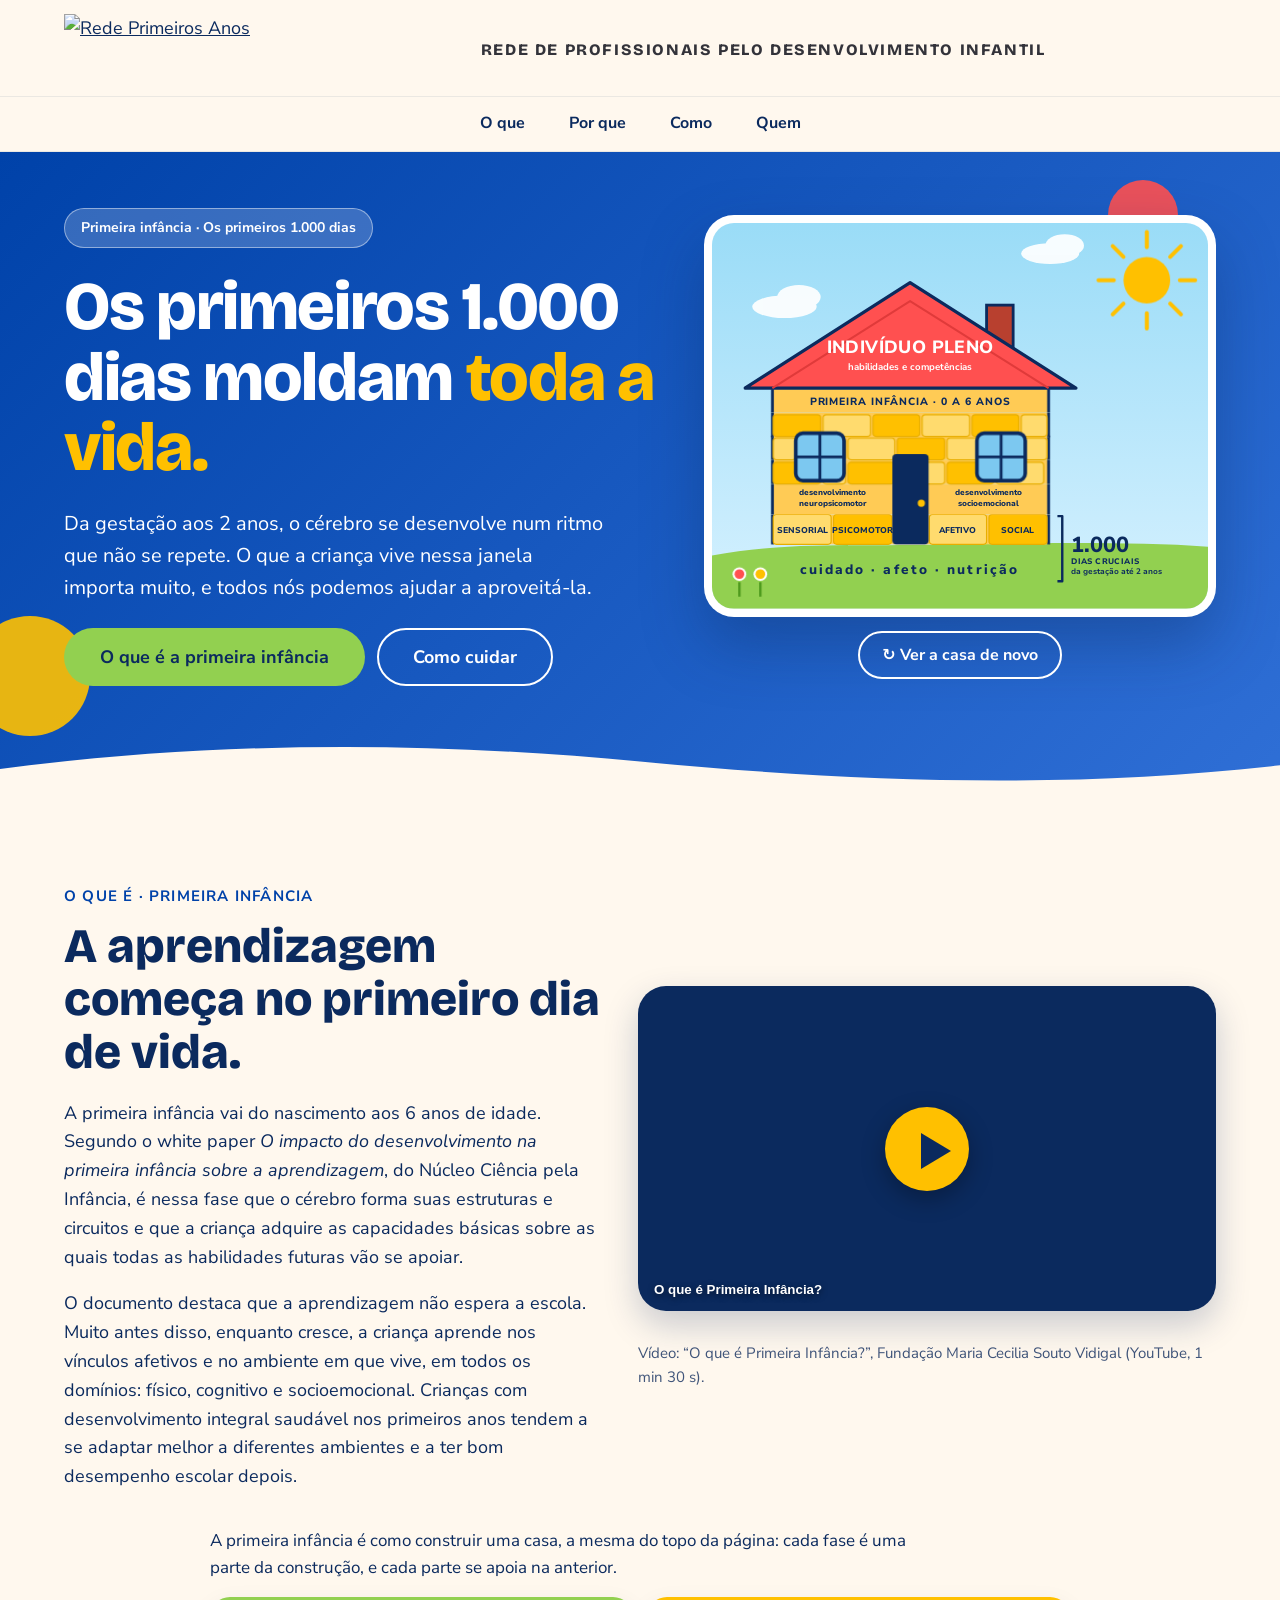
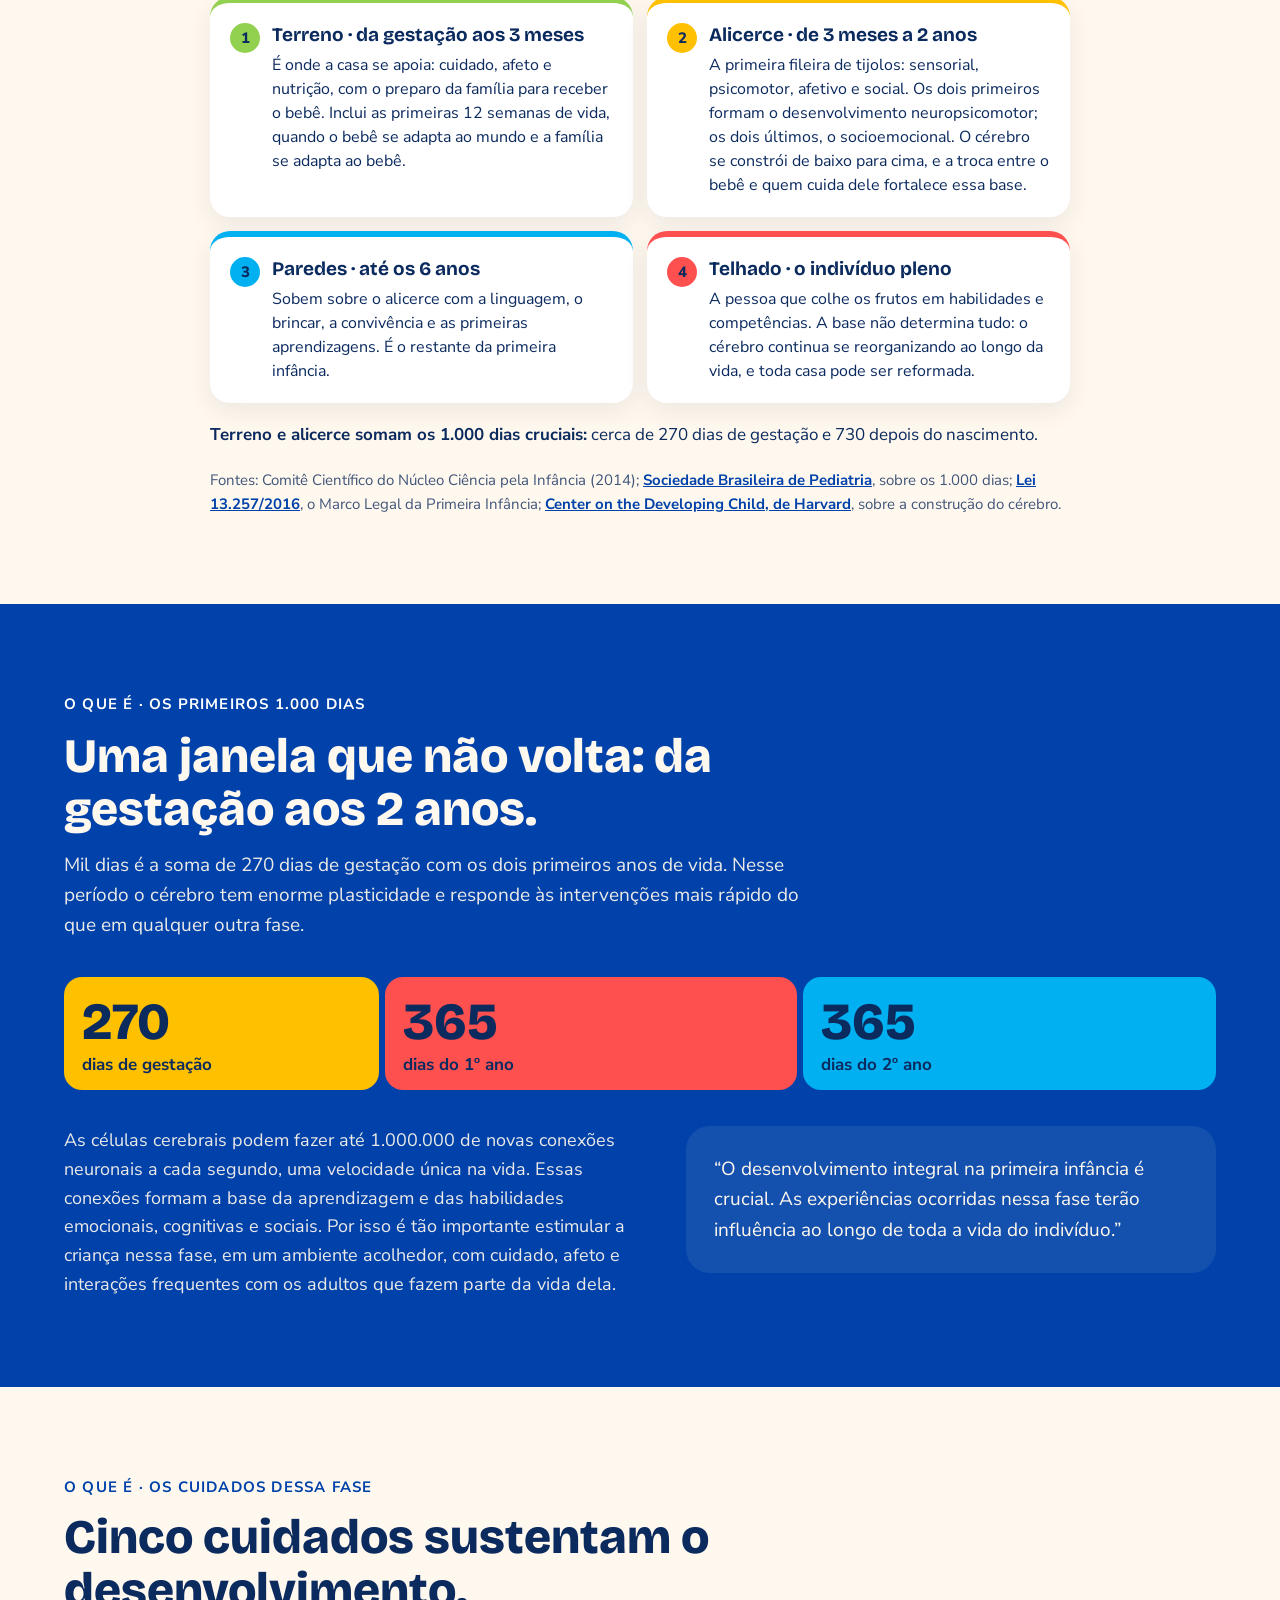
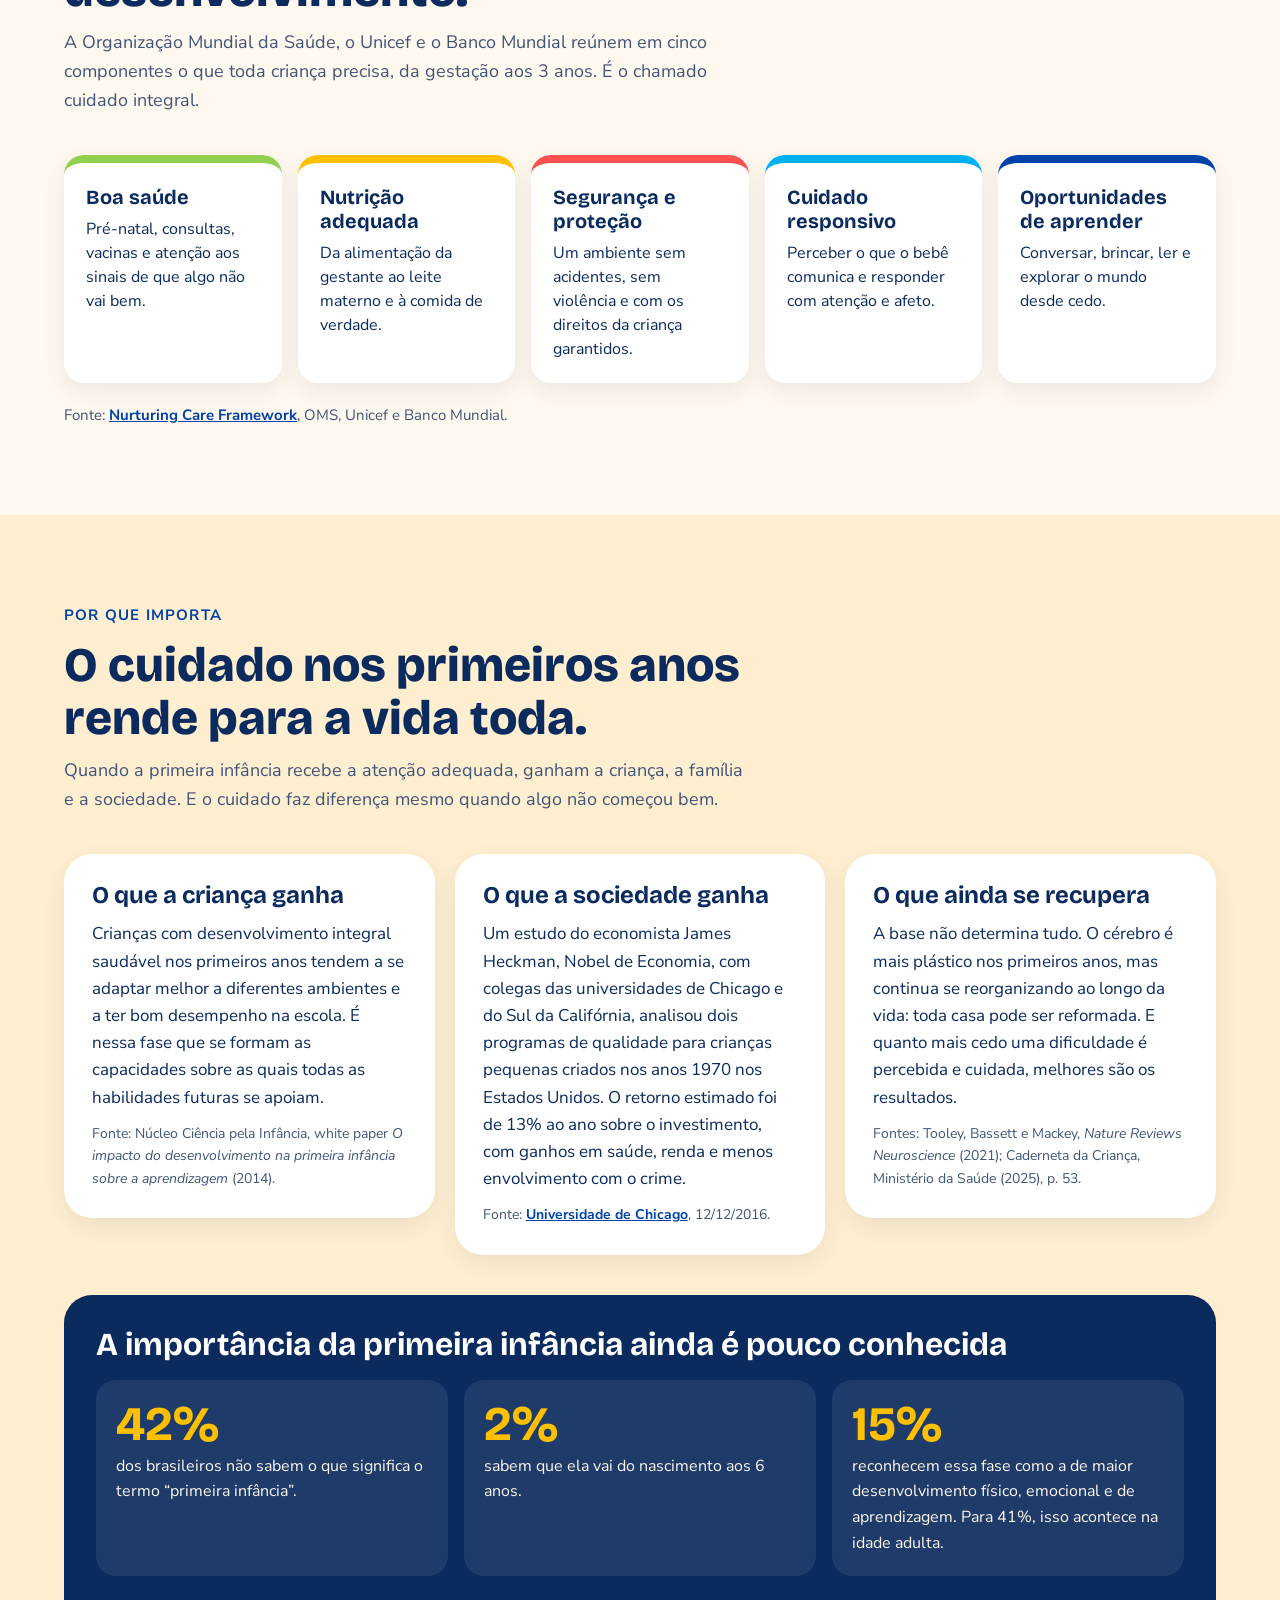
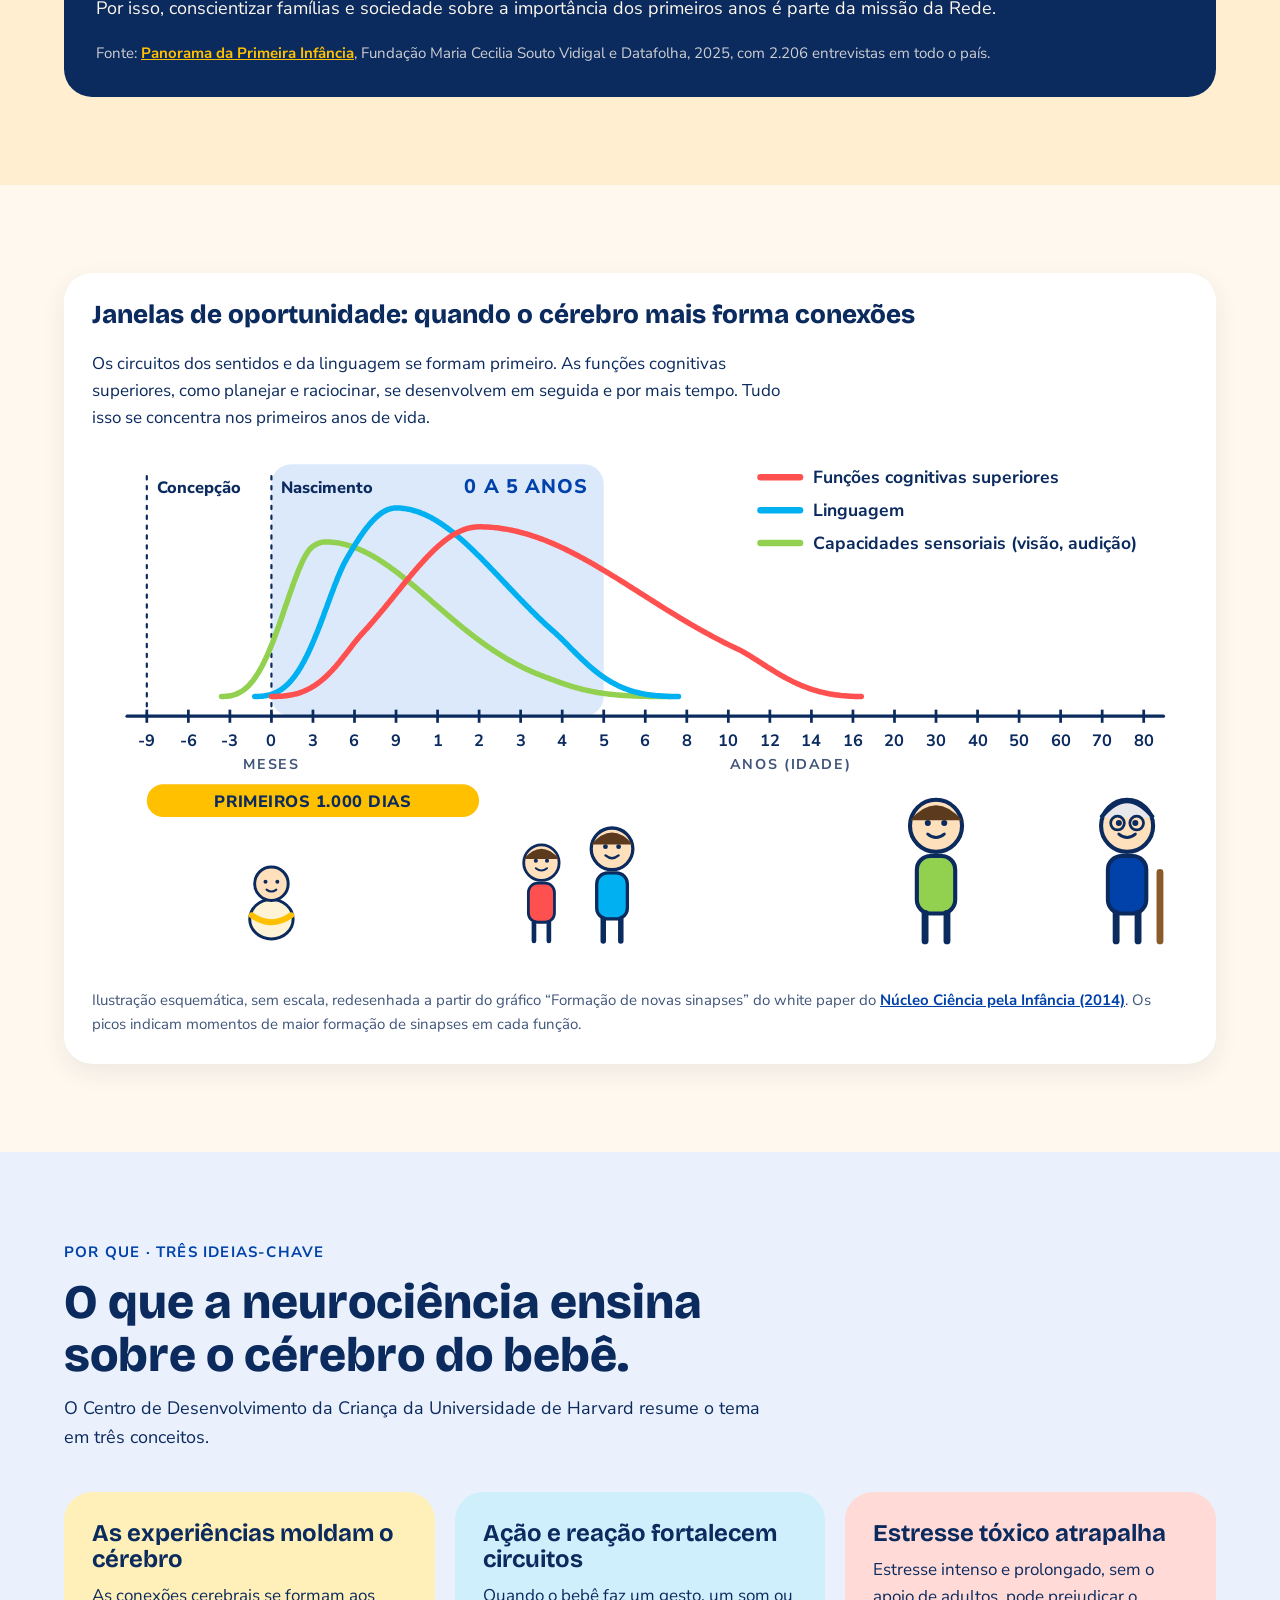
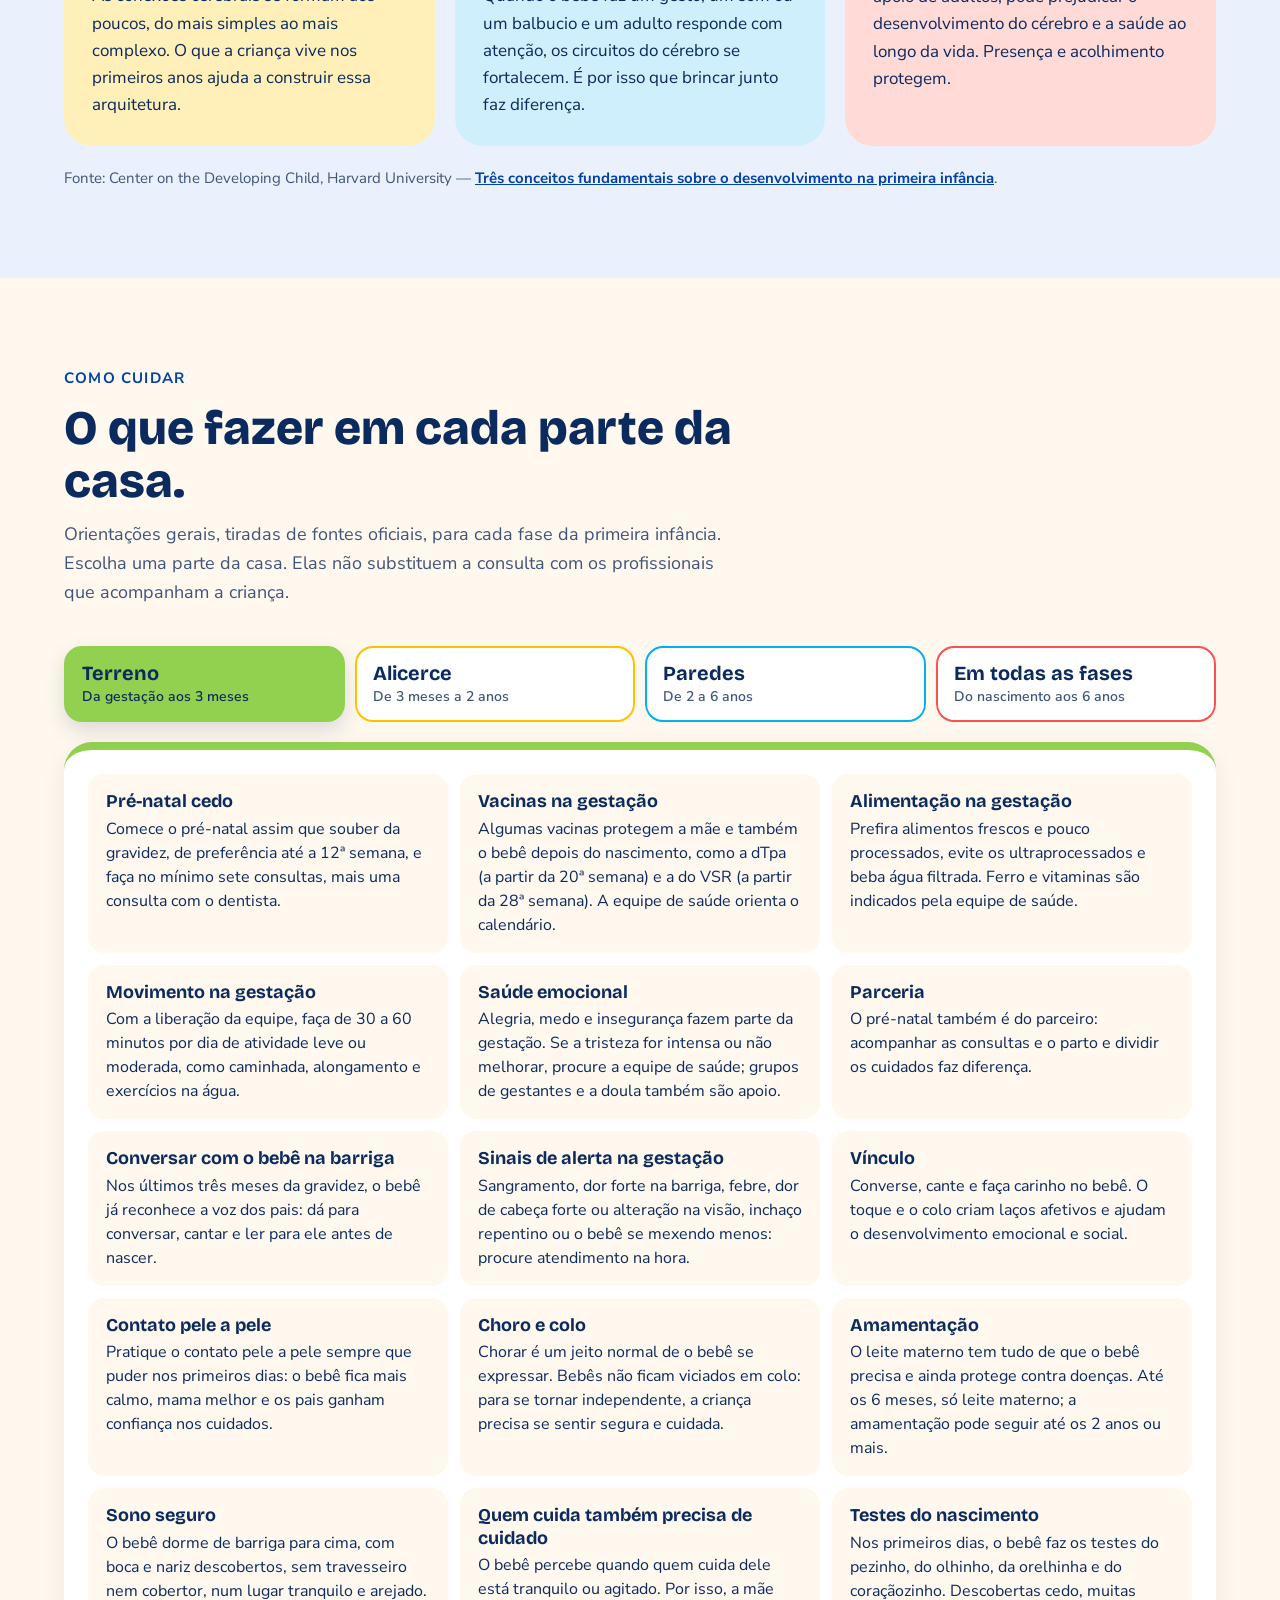
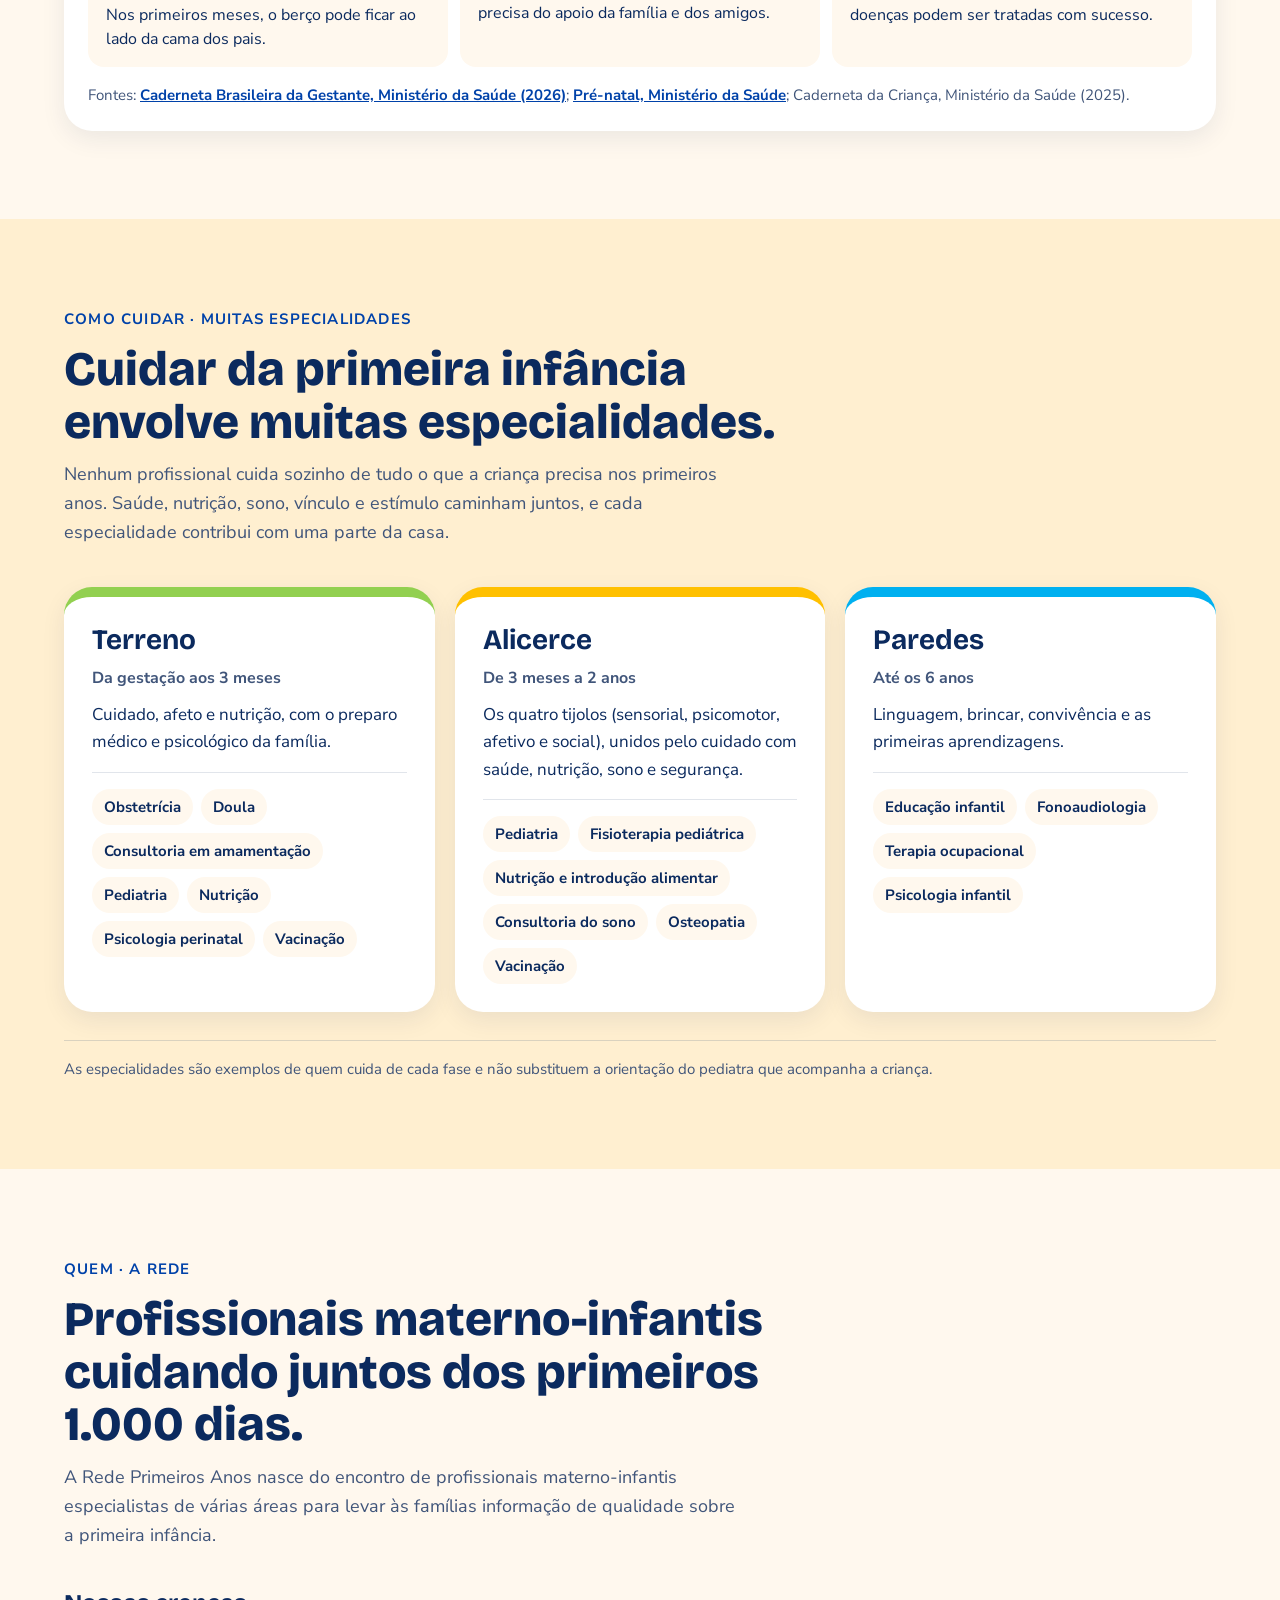
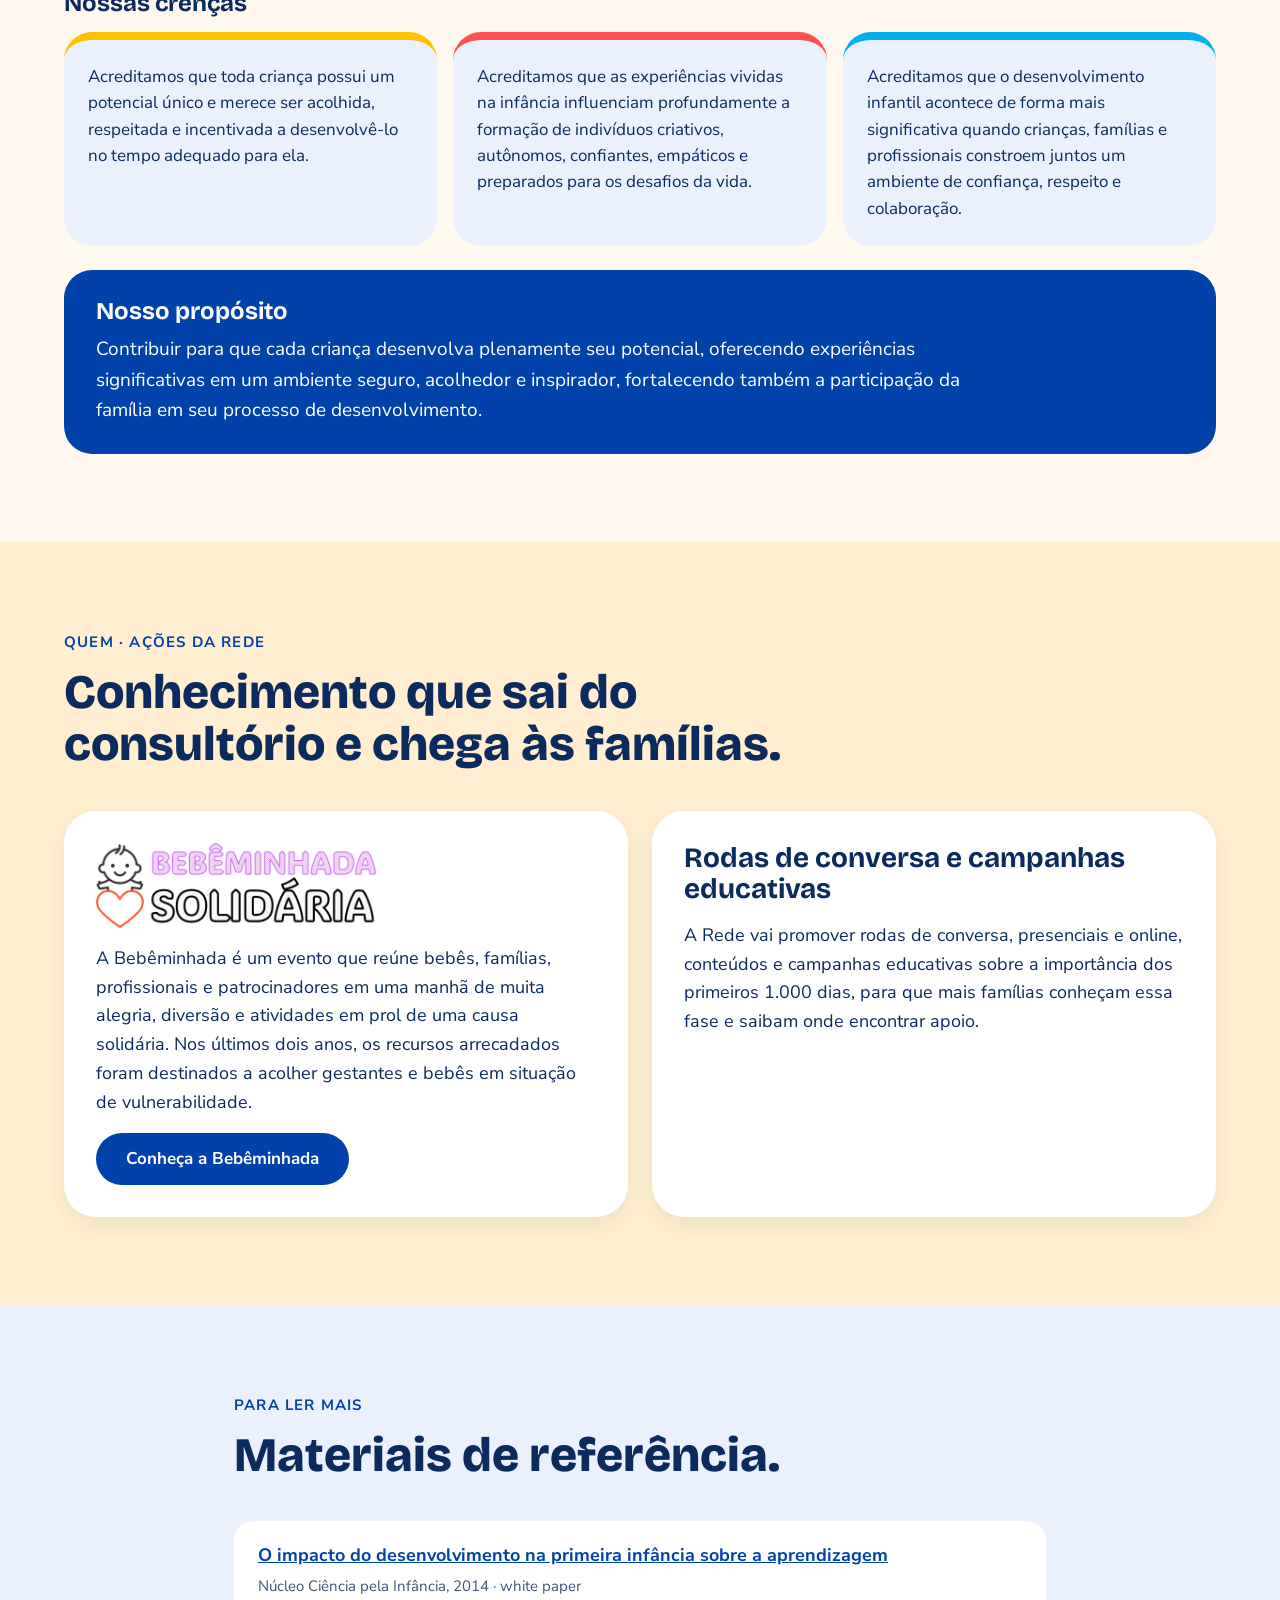
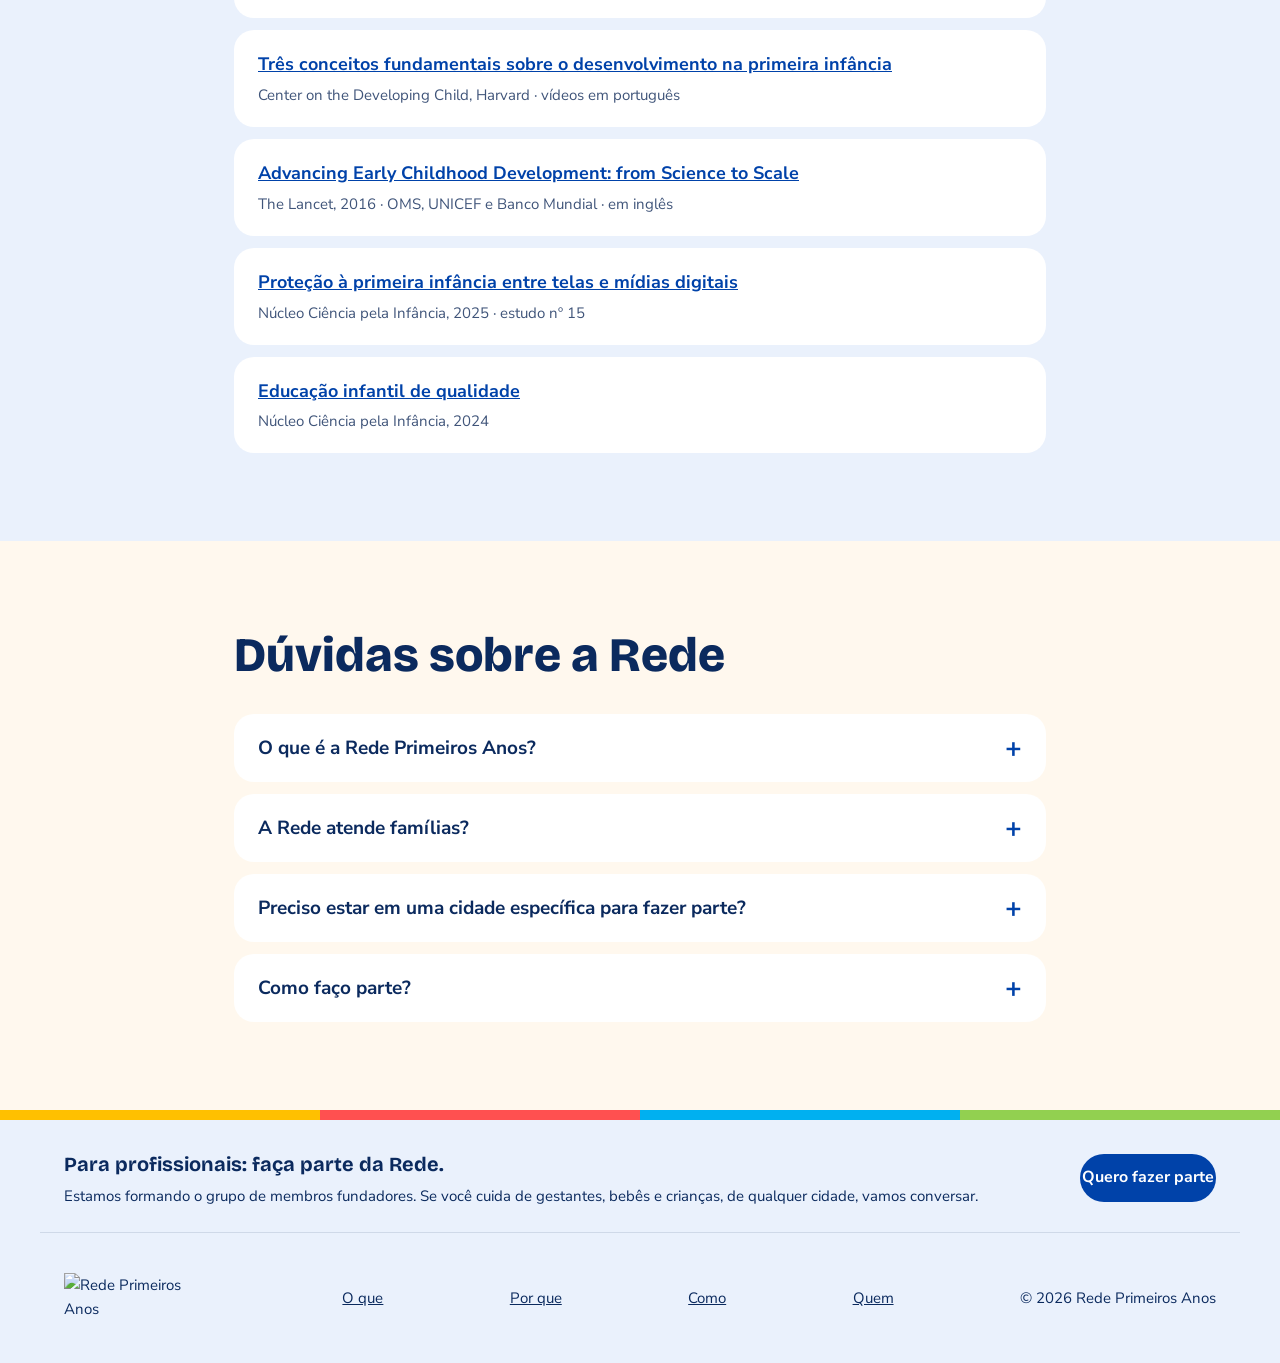
==== index.html @ 76047f55 "Prévia: A Rede sem origem na Bebêminhada nem nomes, crenças lado a lado e propósito abaixo, sem comp" ====
<!doctype html>
<html lang="pt-BR">
<head>
<meta charset="utf-8">
<meta name="viewport" content="width=device-width, initial-scale=1">
<title>Rede Primeiros Anos · Primeira infância e os primeiros 1.000 dias</title>
<meta name="description" content="O que acontece nos primeiros 1.000 dias, da gestação aos 2 anos, muda a vida inteira. A Rede Primeiros Anos reúne profissionais materno-infantis para levar esse conhecimento às famílias.">
<meta name="theme-color" content="#0042A9">
<meta property="og:type" content="website">
<meta property="og:title" content="Rede Primeiros Anos · Primeira infância e os primeiros 1.000 dias">
<meta property="og:description" content="Os primeiros 1.000 dias moldam toda a vida. Entenda por quê e conheça quem cuida de cada fase.">
<meta property="og:image" content="assets/img/favicon-512.png">
<link rel="icon" type="image/png" sizes="32x32" href="assets/img/favicon-32.png">
<link rel="icon" type="image/png" sizes="64x64" href="assets/img/favicon-64.png">
<link rel="apple-touch-icon" href="assets/img/apple-touch-icon.png">
<link rel="preconnect" href="https://fonts.googleapis.com">
<link rel="preconnect" href="https://fonts.gstatic.com" crossorigin>
<link href="https://fonts.googleapis.com/css2?family=Bricolage+Grotesque:opsz,wght@12..96,500;12..96,700;12..96,800&family=Nunito+Sans:wght@400;600;700&display=swap" rel="stylesheet">
<link rel="stylesheet" href="assets/css/style.css?v=4">
<script type="application/ld+json">
{"@context":"https://schema.org","@type":"Organization","name":"Rede Primeiros Anos","url":"https://redeprimeirosanos.com.br","logo":"https://redeprimeirosanos.com.br/assets/img/favicon-512.png"}
</script>
</head>
<body>
<a class="skip" href="#conteudo">Pular para o conteúdo</a>

<header class="site-header">
  <div class="wrap">
    <a class="brand" href="#" aria-label="Rede Primeiros Anos — início"><img src="assets/img/logo-rede.png" width="197" height="65" alt="Rede Primeiros Anos"></a>
    <p class="tagline">Rede de profissionais pelo <br class="tl-br">desenvolvimento infantil</p>
    <button class="menu-toggle" type="button" id="menu-toggle" aria-label="Abrir menu" aria-expanded="false" aria-controls="menu-bar"><span></span><span></span><span></span></button>
  </div>
</header>
<div class="site-bar" id="menu-bar">
  <div class="wrap">
    <nav class="nav" aria-label="Principal">
      <a href="#o-que">O que</a>
      <a href="#por-que">Por que</a>
      <a href="#como">Como</a>
      <a href="#quem">Quem</a>
    </nav>
  </div>
</div>

<main id="conteudo">

<!-- TOPO -->
<section class="hero-top" id="topo">
  <span class="blob b1" aria-hidden="true"></span><span class="blob b2" aria-hidden="true"></span><span class="blob b3" aria-hidden="true"></span>
  <div class="wrap">
    <div class="ht-text">
      <span class="chip-w">Primeira infância · Os primeiros 1.000 dias</span>
      <h1>Os primeiros 1.000 dias moldam <em>toda a vida.</em></h1>
      <p class="lead">Da gestação aos 2 anos, o cérebro se desenvolve num ritmo que não se repete. O que a criança vive nessa janela importa muito, e todos nós podemos ajudar a aproveitá-la.</p>
      <div class="ht-cta">
        <a class="btn btn-green btn-lg" href="#o-que" data-evento="hero_o_que">O que é a primeira infância</a>
        <a class="btn btn-ghost btn-lg" href="#como" data-evento="hero_como">Como cuidar</a>
      </div>
    </div>
    <div class="ht-art">
      <figure class="ht-casa casa-anim" id="casa-anim" aria-label="Animação: a primeira infância como a construção de uma casa">
        <div class="casa-art"><svg viewBox="0 0 616 479" role="img" aria-labelledby="casa-t casa-d"><title id="casa-t">Casa sendo construída sobre um terreno verde</title><desc id="casa-d">Animação: o terreno verde é o alicerce de cuidado, afeto e nutrição. As paredes amarelas são a primeira infância, de 0 a 6 anos, construída pelas experiências sensoriais, psicomotoras, afetivas e sociais, que formam o desenvolvimento neuropsicomotor e socioemocional. O telhado é o indivíduo pleno, com habilidades e competências. Os primeiros 1.000 dias, da gestação até 2 anos, são cruciais.</desc><defs><linearGradient id="ceu" x1="0" y1="0" x2="0" y2="1"><stop offset="0" stop-color="#9ADCF7"/><stop offset="1" stop-color="#D6F1FF"/></linearGradient><clipPath id="casa-clip"><rect width="616" height="479" rx="22"/></clipPath></defs><g clip-path="url(#casa-clip)"><rect width="616" height="479" fill="url(#ceu)"/><g fill="#fff" opacity=".92"><ellipse cx="90" cy="104" rx="40" ry="14"/><ellipse cx="108" cy="92" rx="27" ry="15"/><ellipse cx="420" cy="38" rx="36" ry="13"/><ellipse cx="438" cy="28" rx="24" ry="14"/></g><g class="st sol" style="--d:7.6s"><circle cx="540" cy="71" r="29" fill="#FFC000"/><line x1="581.0" y1="71.0" x2="600.0" y2="71.0" stroke="#FFC000" stroke-width="5" stroke-linecap="round"/><line x1="569.0" y1="100.0" x2="582.4" y2="113.4" stroke="#FFC000" stroke-width="5" stroke-linecap="round"/><line x1="540.0" y1="112.0" x2="540.0" y2="131.0" stroke="#FFC000" stroke-width="5" stroke-linecap="round"/><line x1="511.0" y1="100.0" x2="497.6" y2="113.4" stroke="#FFC000" stroke-width="5" stroke-linecap="round"/><line x1="499.0" y1="71.0" x2="480.0" y2="71.0" stroke="#FFC000" stroke-width="5" stroke-linecap="round"/><line x1="511.0" y1="42.0" x2="497.6" y2="28.6" stroke="#FFC000" stroke-width="5" stroke-linecap="round"/><line x1="540.0" y1="30.0" x2="540.0" y2="11.0" stroke="#FFC000" stroke-width="5" stroke-linecap="round"/><line x1="569.0" y1="42.0" x2="582.4" y2="28.6" stroke="#FFC000" stroke-width="5" stroke-linecap="round"/></g><g class="st fund" style="--d:0.2s"><path d="M0 413C90 397 160 401 250 400S500 394 616 402V479H0z" fill="#92D050"/><text x="245" y="436" text-anchor="middle" font-size="17" font-weight="800" fill="#0B2A5E" letter-spacing="2.6">cuidado · afeto · nutrição</text></g><g class="st tij" style="--d:0.90s"><rect x="75" y="362" width="343" height="37" fill="#FFCB55"/><path d="M75 362 V399 M418 362 V399" stroke="#0B2A5E" stroke-width="3.5" fill="none"/></g><g class="st tij" style="--d:1.00s"><rect x="76" y="362" width="72" height="37" rx="4" fill="#FFDB6E" stroke="#E8AE00" stroke-width="1.5"/><text x="112.0" y="385" text-anchor="middle" font-size="10.5" font-weight="800" fill="#0B2A5E">SENSORIAL</text></g><g class="st tij" style="--d:1.12s"><rect x="151" y="362" width="72" height="37" rx="4" fill="#FFC000" stroke="#E8AE00" stroke-width="1.5"/><text x="187.0" y="385" text-anchor="middle" font-size="10.5" font-weight="800" fill="#0B2A5E">PSICOMOTOR</text></g><g class="st tij" style="--d:1.24s"><rect x="270" y="362" width="71" height="37" rx="4" fill="#FFDB6E" stroke="#E8AE00" stroke-width="1.5"/><text x="305.5" y="385" text-anchor="middle" font-size="10.5" font-weight="800" fill="#0B2A5E">AFETIVO</text></g><g class="st tij" style="--d:1.36s"><rect x="344" y="362" width="72" height="37" rx="4" fill="#FFC000" stroke="#E8AE00" stroke-width="1.5"/><text x="380.0" y="385" text-anchor="middle" font-size="10.5" font-weight="800" fill="#0B2A5E">SOCIAL</text></g><g class="st tij" style="--d:1.80s"><rect x="75" y="324" width="343" height="38" fill="#FFCB55"/><path d="M75 324 V362 M418 324 V362" stroke="#0B2A5E" stroke-width="3.5" fill="none"/></g><g class="st tij" style="--d:2.30s"><rect x="75" y="294" width="343" height="30" fill="#FFCB55"/><path d="M75 294 V324 M418 294 V324" stroke="#0B2A5E" stroke-width="3.5" fill="none"/></g><g class="st tij" style="--d:2.35s"><rect x="76" y="297" width="59" height="27" rx="4" fill="#FFC000" stroke="#E8AE00" stroke-width="1.5"/></g><g class="st tij" style="--d:2.42s"><rect x="138" y="297" width="28" height="27" rx="4" fill="#FFDB6E" stroke="#E8AE00" stroke-width="1.5"/></g><g class="st tij" style="--d:2.49s"><rect x="169" y="297" width="58" height="27" rx="4" fill="#FFC000" stroke="#E8AE00" stroke-width="1.5"/></g><g class="st tij" style="--d:2.56s"><rect x="230" y="297" width="59" height="27" rx="4" fill="#FFDB6E" stroke="#E8AE00" stroke-width="1.5"/></g><g class="st tij" style="--d:2.63s"><rect x="292" y="297" width="58" height="27" rx="4" fill="#FFC000" stroke="#E8AE00" stroke-width="1.5"/></g><g class="st tij" style="--d:2.70s"><rect x="353" y="297" width="59" height="27" rx="4" fill="#FFDB6E" stroke="#E8AE00" stroke-width="1.5"/></g><g class="st tij" style="--d:3.05s"><rect x="75" y="264" width="343" height="30" fill="#FFCB55"/><path d="M75 264 V294 M418 264 V294" stroke="#0B2A5E" stroke-width="3.5" fill="none"/></g><g class="st tij" style="--d:3.10s"><rect x="76" y="267" width="28" height="27" rx="4" fill="#FFDB6E" stroke="#E8AE00" stroke-width="1.5"/></g><g class="st tij" style="--d:3.17s"><rect x="107" y="267" width="59" height="27" rx="4" fill="#FFC000" stroke="#E8AE00" stroke-width="1.5"/></g><g class="st tij" style="--d:3.24s"><rect x="169" y="267" width="58" height="27" rx="4" fill="#FFDB6E" stroke="#E8AE00" stroke-width="1.5"/></g><g class="st tij" style="--d:3.31s"><rect x="230" y="267" width="59" height="27" rx="4" fill="#FFC000" stroke="#E8AE00" stroke-width="1.5"/></g><g class="st tij" style="--d:3.38s"><rect x="292" y="267" width="58" height="27" rx="4" fill="#FFDB6E" stroke="#E8AE00" stroke-width="1.5"/></g><g class="st tij" style="--d:3.45s"><rect x="353" y="267" width="32" height="27" rx="4" fill="#FFC000" stroke="#E8AE00" stroke-width="1.5"/></g><g class="st tij" style="--d:3.52s"><rect x="388" y="267" width="28" height="27" rx="4" fill="#FFDB6E" stroke="#E8AE00" stroke-width="1.5"/></g><g class="st tij" style="--d:3.80s"><rect x="75" y="235" width="343" height="31" fill="#FFCB55"/><path d="M75 235 V266 M418 235 V266" stroke="#0B2A5E" stroke-width="3.5" fill="none"/></g><g class="st tij" style="--d:3.85s"><rect x="76" y="238" width="59" height="27" rx="4" fill="#FFC000" stroke="#E8AE00" stroke-width="1.5"/></g><g class="st tij" style="--d:3.92s"><rect x="138" y="238" width="59" height="27" rx="4" fill="#FFDB6E" stroke="#E8AE00" stroke-width="1.5"/></g><g class="st tij" style="--d:3.99s"><rect x="200" y="238" width="58" height="27" rx="4" fill="#FFC000" stroke="#E8AE00" stroke-width="1.5"/></g><g class="st tij" style="--d:4.06s"><rect x="261" y="238" width="59" height="27" rx="4" fill="#FFDB6E" stroke="#E8AE00" stroke-width="1.5"/></g><g class="st tij" style="--d:4.13s"><rect x="323" y="238" width="58" height="27" rx="4" fill="#FFC000" stroke="#E8AE00" stroke-width="1.5"/></g><g class="st tij" style="--d:4.20s"><rect x="384" y="238" width="32" height="27" rx="4" fill="#FFDB6E" stroke="#E8AE00" stroke-width="1.5"/></g><g class="st tij" style="--d:4.55s"><rect x="75" y="206" width="343" height="29" fill="#FFCB55"/><path d="M75 206 V235 M418 206 V235" stroke="#0B2A5E" stroke-width="3.5" fill="none"/></g><g class="st pop" style="--d:4.7s"><text x="246" y="226" text-anchor="middle" font-size="13" font-weight="800" fill="#0B2A5E" letter-spacing="1.2">PRIMEIRA INFÂNCIA · 0 A 6 ANOS</text></g><g class="st pop" style="--d:5.0s"><rect x="224" y="287" width="45" height="112" rx="5" fill="#0B2A5E"/><circle cx="260" cy="348" r="4.5" fill="#FFC000"/></g><g class="st pop" style="--d:5.3s"><rect x="104" y="261" width="60" height="59" rx="9" fill="#7CC8F0" stroke="#0B2A5E" stroke-width="4.5"/><path d="M134 261v59M104 290.5h60" stroke="#0B2A5E" stroke-width="3.5"/></g><g class="st pop" style="--d:5.5s"><rect x="329" y="261" width="60" height="59" rx="9" fill="#7CC8F0" stroke="#0B2A5E" stroke-width="4.5"/><path d="M359 261v59M329 290.5h60" stroke="#0B2A5E" stroke-width="3.5"/></g><g class="st pop" style="--d:5.7s"><text x="150" y="338" text-anchor="middle" font-size="10" font-weight="800" fill="#0B2A5E">desenvolvimento</text><text x="150" y="352" text-anchor="middle" font-size="10" font-weight="800" fill="#0B2A5E">neuropsicomotor</text></g><g class="st pop" style="--d:5.7s"><text x="343" y="338" text-anchor="middle" font-size="10" font-weight="800" fill="#0B2A5E">desenvolvimento</text><text x="343" y="352" text-anchor="middle" font-size="10" font-weight="800" fill="#0B2A5E">socioemocional</text></g><g class="st telhado" style="--d:6.4s"><rect x="341" y="102" width="33" height="52" fill="#B8402F" stroke="#0B2A5E" stroke-width="3.5"/><path d="M41 205L246 74L452 205z" fill="#FF5050" stroke="#0B2A5E" stroke-width="4" stroke-linejoin="round"/><path d="M75 205L246 97L418 205" fill="none" stroke="#E03A3A" stroke-width="2.5" stroke-linejoin="round"/><text x="246" y="162" text-anchor="middle" font-size="22" font-weight="800" fill="#fff" letter-spacing=".5">INDIVÍDUO PLENO</text><text x="246" y="182" text-anchor="middle" font-size="12" font-weight="700" fill="#fff">habilidades e competências</text></g><g class="st pop" style="--d:7.9s"><path d="M429 364h6v81h-6" fill="none" stroke="#0B2A5E" stroke-width="3" stroke-linejoin="round"/><text x="446" y="409" font-size="27" font-weight="800" fill="#0B2A5E">1.000</text><text x="446" y="423" font-size="10" font-weight="800" fill="#0B2A5E" letter-spacing=".5">DIAS CRUCIAIS</text><text x="446" y="436" font-size="10" font-weight="700" fill="#0B2A5E">da gestação até 2 anos</text></g><g class="st cresce" style="--d:8.4s"><line x1="34" y1="446" x2="34" y2="464" stroke="#4E9A1E" stroke-width="3"/><circle cx="34" cy="436" r="8.5" fill="#fff"/><circle cx="34" cy="436" r="6" fill="#FF5050"/></g><g class="st cresce" style="--d:8.7s"><line x1="60" y1="446" x2="60" y2="464" stroke="#4E9A1E" stroke-width="3"/><circle cx="60" cy="436" r="8.5" fill="#fff"/><circle cx="60" cy="436" r="6" fill="#FFC000"/></g></g></svg></div>
        <button type="button" class="btn btn-ghost btn-sm casa-replay" id="casa-replay">↻ Ver a casa de novo</button>
      </figure>
    </div>
  </div>
  <svg class="ht-wave" viewBox="0 0 1440 60" preserveAspectRatio="none" aria-hidden="true"><path d="M0 60V30C240 0 480 0 720 22s480 30 720 4v34z" fill="#FFF8EE"/></svg>
</section>

<!-- ===== O QUE: conceituar ===== -->
<!-- PRIMEIRA INFÂNCIA -->
<section class="section" id="o-que">
  <div class="wrap">
    <div class="pi-top">
      <div class="pi-text">
        <div class="section-head">
      <span class="eyebrow">O que é · Primeira infância</span>
      <h2>A aprendizagem começa no primeiro dia de vida.</h2>
    </div>
        <div class="prose">
      <p>A primeira infância vai do nascimento aos 6 anos de idade. Segundo o white paper <em>O impacto do desenvolvimento na primeira infância sobre a aprendizagem</em>, do Núcleo Ciência pela Infância, é nessa fase que o cérebro forma suas estruturas e circuitos e que a criança adquire as capacidades básicas sobre as quais todas as habilidades futuras vão se apoiar.</p>
      <p>O documento destaca que a aprendizagem não espera a escola. Muito antes disso, enquanto cresce, a criança aprende nos vínculos afetivos e no ambiente em que vive, em todos os domínios: físico, cognitivo e socioemocional. Crianças com desenvolvimento integral saudável nos primeiros anos tendem a se adaptar melhor a diferentes ambientes e a ter bom desempenho escolar depois.</p>
    </div>
      </div>
      <div class="pi-video">
        <div class="video-box" id="video-pi-box" data-video="primeiraInfancia"></div>
        <p class="fonte">Vídeo: “O que é Primeira Infância?”, Fundação Maria Cecilia Souto Vidigal (YouTube, 1 min 30 s).</p>
      </div>
    </div>
    <div class="pi-more">
    <figure class="foto-banner" data-foto="primeiraInfancia" hidden></figure>
<p class="info-lead casa-intro">A primeira infância é como construir uma casa, a mesma do topo da página: cada fase é uma parte da construção, e cada parte se apoia na anterior.</p>
    <ol class="casa-partes">
      <li style="--c:#92D050"><span class="n" aria-hidden="true">1</span><div><b>Terreno · da gestação aos 3 meses</b><span>É onde a casa se apoia: cuidado, afeto e nutrição, com o preparo da família para receber o bebê. Inclui as primeiras 12 semanas de vida, quando o bebê se adapta ao mundo e a família se adapta ao bebê.</span></div></li>
      <li style="--c:#FFC000"><span class="n" aria-hidden="true">2</span><div><b>Alicerce · de 3 meses a 2 anos</b><span>A primeira fileira de tijolos: sensorial, psicomotor, afetivo e social. Os dois primeiros formam o desenvolvimento neuropsicomotor; os dois últimos, o socioemocional. O cérebro se constrói de baixo para cima, e a troca entre o bebê e quem cuida dele fortalece essa base.</span></div></li>
      <li style="--c:#00B0F0"><span class="n" aria-hidden="true">3</span><div><b>Paredes · até os 6 anos</b><span>Sobem sobre o alicerce com a linguagem, o brincar, a convivência e as primeiras aprendizagens. É o restante da primeira infância.</span></div></li>
      <li style="--c:#FF5050"><span class="n" aria-hidden="true">4</span><div><b>Telhado · o indivíduo pleno</b><span>A pessoa que colhe os frutos em habilidades e competências. A base não determina tudo: o cérebro continua se reorganizando ao longo da vida, e toda casa pode ser reformada.</span></div></li>
    </ol>
    <p class="casa-mil"><strong>Terreno e alicerce somam os 1.000 dias cruciais:</strong> cerca de 270 dias de gestação e 730 depois do nascimento.</p>
    <p class="fonte">Fontes: Comitê Científico do Núcleo Ciência pela Infância (2014); <a href="https://www.sbp.com.br/pediatria-para-familias/primeira-infancia/" target="_blank" rel="noopener">Sociedade Brasileira de Pediatria</a>, sobre os 1.000 dias; <a href="https://www2.camara.leg.br/legin/fed/lei/2016/lei-13257-8-marco-2016-782483-normaatualizada-pl.html" target="_blank" rel="noopener">Lei 13.257/2016</a>, o Marco Legal da Primeira Infância; <a href="https://developingchild.harvard.edu/key-concept/brain-architecture" target="_blank" rel="noopener">Center on the Developing Child, de Harvard</a>, sobre a construção do cérebro.</p>
    </div>
  </div>
</section>

<!-- ATO 1: OS PRIMEIROS 1.000 DIAS -->
<section class="mil on-dark" id="mil-dias">
  <div class="wrap">
    <div class="mil-head">
      <span class="eyebrow">O que é · Os primeiros 1.000 dias</span>
      <h2>Uma janela que não volta: da gestação aos 2 anos.</h2>
      <p>Mil dias é a soma de 270 dias de gestação com os dois primeiros anos de vida. Nesse período o cérebro tem enorme plasticidade e responde às intervenções mais rápido do que em qualquer outra fase.</p>
    </div>
    <div class="timeline" role="img" aria-label="Linha do tempo dos 1.000 dias: 270 dias de gestação, 365 dias do primeiro ano e 365 dias do segundo ano.">
      <div class="seg seg-1" style="flex:270"><strong>270</strong><span>dias de gestação</span></div>
      <div class="seg seg-2" style="flex:365"><strong>365</strong><span>dias do 1º ano</span></div>
      <div class="seg seg-3" style="flex:365"><strong>365</strong><span>dias do 2º ano</span></div>
    </div>
    <div class="mil-body">
      <p>As células cerebrais podem fazer até 1.000.000 de novas conexões neuronais a cada segundo, uma velocidade única na vida. Essas conexões formam a base da aprendizagem e das habilidades emocionais, cognitivas e sociais. Por isso é tão importante estimular a criança nessa fase, em um ambiente acolhedor, com cuidado, afeto e interações frequentes com os adultos que fazem parte da vida dela.</p>
      <blockquote>“O desenvolvimento integral na primeira infância é crucial. As experiências ocorridas nessa fase terão influência ao longo de toda a vida do indivíduo.”</blockquote>
    </div>
  </div>
</section>

<!-- OS CUIDADOS DESSA FASE -->
<section class="section" id="cuidados">
  <div class="wrap">
    <div class="section-head">
      <span class="eyebrow">O que é · Os cuidados dessa fase</span>
      <h2>Cinco cuidados sustentam o desenvolvimento.</h2>
      <p class="sec-intro">A Organização Mundial da Saúde, o Unicef e o Banco Mundial reúnem em cinco componentes o que toda criança precisa, da gestação aos 3 anos. É o chamado cuidado integral.</p>
    </div>
    <ul class="cuidados">
      <li style="--c:#92D050"><b>Boa saúde</b><span>Pré-natal, consultas, vacinas e atenção aos sinais de que algo não vai bem.</span></li>
      <li style="--c:#FFC000"><b>Nutrição adequada</b><span>Da alimentação da gestante ao leite materno e à comida de verdade.</span></li>
      <li style="--c:#FF5050"><b>Segurança e proteção</b><span>Um ambiente sem acidentes, sem violência e com os direitos da criança garantidos.</span></li>
      <li style="--c:#00B0F0"><b>Cuidado responsivo</b><span>Perceber o que o bebê comunica e responder com atenção e afeto.</span></li>
      <li style="--c:#0042A9"><b>Oportunidades de aprender</b><span>Conversar, brincar, ler e explorar o mundo desde cedo.</span></li>
    </ul>
    <p class="fonte">Fonte: <a href="https://nurturing-care.org/about/what-is-the-nurturing-care-framework/" target="_blank" rel="noopener">Nurturing Care Framework</a>, OMS, Unicef e Banco Mundial.</p>
  </div>
</section>

<!-- ===== POR QUE: conscientizar ===== -->
<section class="section bg-sand" id="por-que">
  <div class="wrap">
    <div class="section-head">
      <span class="eyebrow">Por que importa</span>
      <h2>O cuidado nos primeiros anos rende para a vida toda.</h2>
      <p class="sec-intro">Quando a primeira infância recebe a atenção adequada, ganham a criança, a família e a sociedade. E o cuidado faz diferença mesmo quando algo não começou bem.</p>
    </div>
    <div class="ganhos">
      <article class="ganho">
        <h3>O que a criança ganha</h3>
        <p>Crianças com desenvolvimento integral saudável nos primeiros anos tendem a se adaptar melhor a diferentes ambientes e a ter bom desempenho na escola. É nessa fase que se formam as capacidades sobre as quais todas as habilidades futuras se apoiam.</p>
        <p class="fonte">Fonte: Núcleo Ciência pela Infância, white paper <em>O impacto do desenvolvimento na primeira infância sobre a aprendizagem</em> (2014).</p>
      </article>
      <article class="ganho">
        <h3>O que a sociedade ganha</h3>
        <p>Um estudo do economista James Heckman, Nobel de Economia, com colegas das universidades de Chicago e do Sul da Califórnia, analisou dois programas de qualidade para crianças pequenas criados nos anos 1970 nos Estados Unidos. O retorno estimado foi de 13% ao ano sobre o investimento, com ganhos em saúde, renda e menos envolvimento com o crime.</p>
        <p class="fonte">Fonte: <a href="https://news.uchicago.edu/story/investment-early-childhood-programs-yields-robust-returns" target="_blank" rel="noopener">Universidade de Chicago</a>, 12/12/2016.</p>
      </article>
      <article class="ganho">
        <h3>O que ainda se recupera</h3>
        <p>A base não determina tudo. O cérebro é mais plástico nos primeiros anos, mas continua se reorganizando ao longo da vida: toda casa pode ser reformada. E quanto mais cedo uma dificuldade é percebida e cuidada, melhores são os resultados.</p>
        <p class="fonte">Fontes: Tooley, Bassett e Mackey, <em>Nature Reviews Neuroscience</em> (2021); Caderneta da Criança, Ministério da Saúde (2025), p. 53.</p>
      </article>
    </div>
    <div class="por-que">
      <h3>A importância da primeira infância ainda é pouco conhecida</h3>
      <div class="dados">
        <div class="dado"><strong>42%</strong><span>dos brasileiros não sabem o que significa o termo “primeira infância”.</span></div>
        <div class="dado"><strong>2%</strong><span>sabem que ela vai do nascimento aos 6 anos.</span></div>
        <div class="dado"><strong>15%</strong><span>reconhecem essa fase como a de maior desenvolvimento físico, emocional e de aprendizagem. Para 41%, isso acontece na idade adulta.</span></div>
      </div>
      <p>Por isso, conscientizar famílias e sociedade sobre a importância dos primeiros anos é parte da missão da Rede.</p>
      <p class="fonte">Fonte: <a href="https://primeirainfancia.org.br/noticias/panorama-da-primeira-infancia-pesquisa-mostra-o-que-o-brasil-sabe-vive-e-pensa-sobre-os-primeiros-seis-anos-de-vida/" target="_blank" rel="noopener">Panorama da Primeira Infância</a>, Fundação Maria Cecilia Souto Vidigal e Datafolha, 2025, com 2.206 entrevistas em todo o país.</p>
    </div>
  </div>
</section>

<!-- JANELAS DE OPORTUNIDADE -->
<section class="section" id="janelas">
  <div class="wrap">
    <div class="infografico" role="group" aria-label="Formação de novas sinapses ao longo da vida">
      <h3>Janelas de oportunidade: quando o cérebro mais forma conexões</h3>
      <p class="info-lead">Os circuitos dos sentidos e da linguagem se formam primeiro. As funções cognitivas superiores, como planejar e raciocinar, se desenvolvem em seguida e por mais tempo. Tudo isso se concentra nos primeiros anos de vida.</p>
      <div class="chart-scroll">
      <svg class="sinapses-svg" viewBox="0 88 1000 472" role="img" aria-labelledby="sin-t sin-d" xmlns="http://www.w3.org/2000/svg">
<title id="sin-t">Formação de novas sinapses ao longo da vida</title>
<desc id="sin-d">Gráfico esquemático da idade, da concepção aos 80 anos. As capacidades sensoriais atingem o pico logo nos primeiros meses, a linguagem em torno dos 9 meses e as funções cognitivas superiores por volta de 1 a 2 anos, mantendo-se ativas por mais tempo. A faixa destacada vai do nascimento aos 5 anos.</desc>
<rect x="163.7" y="100" width="303.2" height="230" rx="18" fill="#DCE9FB"/>
<text x="452.9" y="126" text-anchor="end" font-size="18" font-weight="800" fill="#0042A9" letter-spacing="1">0 A 5 ANOS</text>
<line x1="50.0" y1="330" x2="50.0" y2="110" stroke="#0B2A5E" stroke-width="2" stroke-dasharray="3 6" stroke-linecap="round"/>
<text x="59.0" y="126" font-size="15" font-weight="800" fill="#0B2A5E">Concepção</text>
<line x1="163.7" y1="330" x2="163.7" y2="110" stroke="#0B2A5E" stroke-width="2" stroke-dasharray="3 6" stroke-linecap="round"/>
<text x="172.7" y="126" font-size="15" font-weight="800" fill="#0B2A5E">Nascimento</text>
<path d="M118.2 312.0 L119.2 312.0 L120.3 312.0 L121.3 311.9 L122.3 311.8 L123.3 311.7 L124.4 311.6 L125.4 311.5 L126.4 311.3 L127.4 311.1 L128.5 310.8 L129.5 310.5 L130.5 310.2 L131.5 309.8 L132.5 309.4 L133.6 308.9 L134.6 308.4 L135.6 307.8 L136.6 307.2 L137.7 306.5 L138.7 305.8 L139.7 305.0 L140.7 304.1 L141.8 303.2 L142.8 302.2 L143.8 301.1 L144.8 299.9 L145.8 298.7 L146.9 297.4 L147.9 296.1 L148.9 294.6 L149.9 293.1 L151.0 291.5 L152.0 289.9 L153.0 288.1 L154.0 286.3 L155.1 284.4 L156.1 282.4 L157.1 280.4 L158.1 278.2 L159.2 276.0 L160.2 273.7 L161.2 271.4 L162.2 269.0 L163.2 266.5 L164.3 263.9 L165.3 261.3 L166.3 258.6 L167.3 255.9 L168.4 253.2 L169.4 250.3 L170.4 247.5 L171.4 244.6 L172.5 241.7 L173.5 238.7 L174.5 235.7 L175.5 232.8 L176.5 229.8 L177.6 226.8 L178.6 223.8 L179.6 220.8 L180.6 217.9 L181.7 215.0 L182.7 212.1 L183.7 209.2 L184.7 206.5 L185.8 203.7 L186.8 201.1 L187.8 198.5 L188.8 196.0 L189.9 193.6 L190.9 191.2 L191.9 189.0 L192.9 186.9 L193.9 185.0 L195.0 183.1 L196.0 181.4 L197.0 179.9 L198.0 178.5 L199.1 177.3 L200.1 176.2 L201.1 175.3 L202.1 174.6 L203.2 174.0 L204.2 173.4 L205.2 172.8 L206.2 172.4 L207.2 172.0 L208.3 171.7 L209.3 171.4 L210.3 171.2 L211.3 171.0 L212.4 171.0 L213.4 171.0 L214.4 171.0 L215.4 171.0 L216.5 171.0 L217.5 171.1 L218.5 171.2 L219.5 171.3 L220.5 171.4 L221.6 171.5 L222.6 171.6 L223.6 171.8 L224.6 171.9 L225.7 172.1 L226.7 172.3 L227.7 172.5 L228.7 172.8 L229.8 173.0 L230.8 173.2 L231.8 173.5 L232.8 173.8 L233.9 174.1 L234.9 174.4 L235.9 174.7 L236.9 175.1 L237.9 175.4 L239.0 175.8 L240.0 176.2 L241.0 176.6 L242.0 177.0 L243.1 177.4 L244.1 177.8 L245.1 178.3 L246.1 178.7 L247.2 179.2 L248.2 179.7 L249.2 180.2 L250.2 180.7 L251.2 181.2 L252.3 181.7 L253.3 182.3 L254.3 182.8 L255.3 183.4 L256.4 184.0 L257.4 184.6 L258.4 185.2 L259.4 185.8 L260.5 186.4 L261.5 187.1 L262.5 187.7 L263.5 188.4 L264.6 189.0 L265.6 189.7 L266.6 190.4 L267.6 191.1 L268.6 191.8 L269.7 192.5 L270.7 193.2 L271.7 193.9 L272.7 194.7 L273.8 195.4 L274.8 196.2 L275.8 196.9 L276.8 197.7 L277.9 198.4 L278.9 199.2 L279.9 200.0 L280.9 200.8 L281.9 201.6 L283.0 202.4 L284.0 203.2 L285.0 204.0 L286.0 204.9 L287.1 205.7 L288.1 206.5 L289.1 207.4 L290.1 208.2 L291.2 209.0 L292.2 209.9 L293.2 210.8 L294.2 211.6 L295.3 212.5 L296.3 213.3 L297.3 214.2 L298.3 215.1 L299.3 215.9 L300.4 216.8 L301.4 217.7 L302.4 218.6 L303.4 219.5 L304.5 220.3 L305.5 221.2 L306.5 222.1 L307.5 223.0 L308.6 223.9 L309.6 224.8 L310.6 225.7 L311.6 226.6 L312.6 227.4 L313.7 228.3 L314.7 229.2 L315.7 230.1 L316.7 231.0 L317.8 231.9 L318.8 232.8 L319.8 233.6 L320.8 234.5 L321.9 235.4 L322.9 236.3 L323.9 237.2 L324.9 238.0 L325.9 238.9 L327.0 239.8 L328.0 240.6 L329.0 241.5 L330.0 242.4 L331.1 243.2 L332.1 244.1 L333.1 244.9 L334.1 245.8 L335.2 246.6 L336.2 247.5 L337.2 248.3 L338.2 249.1 L339.3 250.0 L340.3 250.8 L341.3 251.6 L342.3 252.4 L343.3 253.2 L344.4 254.0 L345.4 254.8 L346.4 255.6 L347.4 256.4 L348.5 257.2 L349.5 258.0 L350.5 258.8 L351.5 259.5 L352.6 260.3 L353.6 261.0 L354.6 261.8 L355.6 262.5 L356.6 263.3 L357.7 264.0 L358.7 264.7 L359.7 265.5 L360.7 266.2 L361.8 266.9 L362.8 267.6 L363.8 268.3 L364.8 269.0 L365.9 269.7 L366.9 270.4 L367.9 271.0 L368.9 271.7 L370.0 272.3 L371.0 273.0 L372.0 273.6 L373.0 274.3 L374.0 274.9 L375.1 275.5 L376.1 276.2 L377.1 276.8 L378.1 277.4 L379.2 278.0 L380.2 278.6 L381.2 279.2 L382.2 279.7 L383.3 280.3 L384.3 280.9 L385.3 281.4 L386.3 282.0 L387.3 282.5 L388.4 283.1 L389.4 283.6 L390.4 284.1 L391.4 284.6 L392.5 285.2 L393.5 285.7 L394.5 286.2 L395.5 286.6 L396.6 287.1 L397.6 287.6 L398.6 288.1 L399.6 288.5 L400.7 289.0 L401.7 289.5 L402.7 289.9 L403.7 290.3 L404.7 290.8 L405.8 291.2 L406.8 291.6 L407.8 292.0 L408.8 292.4 L409.9 292.8 L410.9 293.2 L411.9 293.6 L412.9 294.0 L414.0 294.4 L415.0 294.8 L416.0 295.1 L417.0 295.5 L418.0 295.9 L419.1 296.3 L420.1 296.6 L421.1 297.0 L422.1 297.4 L423.2 297.8 L424.2 298.2 L425.2 298.5 L426.2 298.9 L427.3 299.3 L428.3 299.6 L429.3 300.0 L430.3 300.3 L431.3 300.7 L432.4 301.0 L433.4 301.4 L434.4 301.7 L435.4 302.0 L436.5 302.3 L437.5 302.7 L438.5 303.0 L439.5 303.3 L440.6 303.6 L441.6 303.9 L442.6 304.2 L443.6 304.4 L444.7 304.7 L445.7 305.0 L446.7 305.2 L447.7 305.5 L448.7 305.8 L449.8 306.0 L450.8 306.2 L451.8 306.5 L452.8 306.7 L453.9 306.9 L454.9 307.1 L455.9 307.3 L456.9 307.5 L458.0 307.7 L459.0 307.9 L460.0 308.1 L461.0 308.3 L462.0 308.5 L463.1 308.6 L464.1 308.8 L465.1 308.9 L466.1 309.1 L467.2 309.2 L468.2 309.4 L469.2 309.5 L470.2 309.6 L471.3 309.8 L472.3 309.9 L473.3 310.0 L474.3 310.1 L475.4 310.2 L476.4 310.3 L477.4 310.4 L478.4 310.5 L479.4 310.6 L480.5 310.7 L481.5 310.8 L482.5 310.8 L483.5 310.9 L484.6 311.0 L485.6 311.1 L486.6 311.1 L487.6 311.2 L488.7 311.2 L489.7 311.3 L490.7 311.3 L491.7 311.4 L492.7 311.4 L493.8 311.5 L494.8 311.5 L495.8 311.6 L496.8 311.6 L497.9 311.6 L498.9 311.7 L499.9 311.7 L500.9 311.7 L502.0 311.8 L503.0 311.8 L504.0 311.8 L505.0 311.8 L506.1 311.8 L507.1 311.9 L508.1 311.9 L509.1 311.9 L510.1 311.9 L511.2 311.9 L512.2 311.9 L513.2 311.9 L514.2 312.0 L515.3 312.0 L516.3 312.0 L517.3 312.0 L518.3 312.0 L519.4 312.0 L520.4 312.0 L521.4 312.0 L522.4 312.0 L523.4 312.0 L524.5 312.0 L525.5 312.0 L526.5 312.0 L527.5 312.0" fill="none" stroke="#92D050" stroke-width="5" stroke-linecap="round" stroke-linejoin="round"/>
<path d="M148.5 312.0 L149.5 312.0 L150.5 312.0 L151.4 311.9 L152.4 311.9 L153.4 311.8 L154.3 311.8 L155.3 311.7 L156.3 311.6 L157.2 311.4 L158.2 311.3 L159.2 311.1 L160.1 310.9 L161.1 310.7 L162.1 310.5 L163.0 310.2 L164.0 309.9 L165.0 309.5 L165.9 309.2 L166.9 308.8 L167.9 308.3 L168.8 307.9 L169.8 307.4 L170.8 306.8 L171.7 306.2 L172.7 305.6 L173.7 304.9 L174.6 304.2 L175.6 303.4 L176.6 302.6 L177.5 301.8 L178.5 300.8 L179.5 299.9 L180.4 298.9 L181.4 297.8 L182.4 296.7 L183.3 295.5 L184.3 294.3 L185.3 293.0 L186.2 291.6 L187.2 290.2 L188.2 288.8 L189.1 287.3 L190.1 285.7 L191.1 284.0 L192.0 282.3 L193.0 280.6 L194.0 278.8 L194.9 276.9 L195.9 275.0 L196.9 273.0 L197.8 271.0 L198.8 268.9 L199.8 266.7 L200.7 264.6 L201.7 262.3 L202.7 260.0 L203.6 257.7 L204.6 255.3 L205.6 252.9 L206.5 250.5 L207.5 248.0 L208.5 245.5 L209.4 242.9 L210.4 240.3 L211.4 237.8 L212.3 235.1 L213.3 232.5 L214.3 229.9 L215.2 227.3 L216.2 224.7 L217.2 222.0 L218.1 219.4 L219.1 216.8 L220.1 214.3 L221.0 211.7 L222.0 209.2 L223.0 206.8 L223.9 204.3 L224.9 202.0 L225.9 199.7 L226.8 197.5 L227.8 195.3 L228.8 193.2 L229.7 191.2 L230.7 189.4 L231.7 187.6 L232.6 185.9 L233.6 184.2 L234.6 182.5 L235.5 180.9 L236.5 179.2 L237.5 177.6 L238.4 176.0 L239.4 174.5 L240.4 172.9 L241.3 171.4 L242.3 169.9 L243.3 168.4 L244.2 166.9 L245.2 165.5 L246.2 164.1 L247.1 162.7 L248.1 161.4 L249.1 160.1 L250.0 158.8 L251.0 157.6 L252.0 156.4 L252.9 155.2 L253.9 154.1 L254.8 153.0 L255.8 152.0 L256.8 150.9 L257.7 150.0 L258.7 149.0 L259.7 148.2 L260.6 147.3 L261.6 146.5 L262.6 145.7 L263.5 145.0 L264.5 144.4 L265.5 143.7 L266.4 143.2 L267.4 142.6 L268.4 142.2 L269.3 141.7 L270.3 141.3 L271.3 141.0 L272.2 140.7 L273.2 140.5 L274.2 140.3 L275.1 140.1 L276.1 140.0 L277.1 140.0 L278.0 140.0 L279.0 140.0 L280.0 140.1 L280.9 140.1 L281.9 140.2 L282.9 140.3 L283.8 140.4 L284.8 140.5 L285.8 140.6 L286.7 140.8 L287.7 140.9 L288.7 141.1 L289.6 141.3 L290.6 141.5 L291.6 141.8 L292.5 142.0 L293.5 142.3 L294.5 142.6 L295.4 142.9 L296.4 143.2 L297.4 143.5 L298.3 143.8 L299.3 144.2 L300.3 144.6 L301.2 145.0 L302.2 145.4 L303.2 145.8 L304.1 146.2 L305.1 146.7 L306.1 147.1 L307.0 147.6 L308.0 148.1 L309.0 148.6 L309.9 149.1 L310.9 149.7 L311.9 150.2 L312.8 150.8 L313.8 151.3 L314.8 151.9 L315.7 152.5 L316.7 153.2 L317.7 153.8 L318.6 154.4 L319.6 155.1 L320.6 155.7 L321.5 156.4 L322.5 157.1 L323.5 157.8 L324.4 158.5 L325.4 159.2 L326.4 160.0 L327.3 160.7 L328.3 161.5 L329.3 162.2 L330.2 163.0 L331.2 163.8 L332.2 164.6 L333.1 165.4 L334.1 166.2 L335.1 167.1 L336.0 167.9 L337.0 168.7 L338.0 169.6 L338.9 170.5 L339.9 171.3 L340.9 172.2 L341.8 173.1 L342.8 174.0 L343.8 174.9 L344.7 175.8 L345.7 176.7 L346.7 177.6 L347.6 178.6 L348.6 179.5 L349.6 180.5 L350.5 181.4 L351.5 182.4 L352.5 183.3 L353.4 184.3 L354.4 185.2 L355.4 186.2 L356.3 187.2 L357.3 188.2 L358.3 189.2 L359.2 190.2 L360.2 191.2 L361.2 192.1 L362.1 193.2 L363.1 194.2 L364.1 195.2 L365.0 196.2 L366.0 197.2 L367.0 198.2 L367.9 199.2 L368.9 200.2 L369.9 201.2 L370.8 202.3 L371.8 203.3 L372.8 204.3 L373.7 205.3 L374.7 206.4 L375.7 207.4 L376.6 208.4 L377.6 209.4 L378.6 210.4 L379.5 211.5 L380.5 212.5 L381.5 213.5 L382.4 214.5 L383.4 215.5 L384.4 216.6 L385.3 217.6 L386.3 218.6 L387.3 219.6 L388.2 220.6 L389.2 221.6 L390.2 222.6 L391.1 223.6 L392.1 224.6 L393.1 225.6 L394.0 226.6 L395.0 227.6 L396.0 228.6 L396.9 229.6 L397.9 230.5 L398.9 231.5 L399.8 232.5 L400.8 233.5 L401.7 234.4 L402.7 235.4 L403.7 236.3 L404.6 237.3 L405.6 238.2 L406.6 239.2 L407.5 240.1 L408.5 241.0 L409.5 242.0 L410.4 242.9 L411.4 243.8 L412.4 244.7 L413.3 245.6 L414.3 246.5 L415.3 247.4 L416.2 248.3 L417.2 249.1 L418.2 250.0 L419.1 250.9 L420.1 251.7 L421.1 252.6 L422.0 253.4 L423.0 254.3 L424.0 255.2 L424.9 256.1 L425.9 257.0 L426.9 257.9 L427.8 258.9 L428.8 259.8 L429.8 260.8 L430.7 261.7 L431.7 262.7 L432.7 263.7 L433.6 264.6 L434.6 265.6 L435.6 266.6 L436.5 267.6 L437.5 268.6 L438.5 269.5 L439.4 270.5 L440.4 271.5 L441.4 272.4 L442.3 273.4 L443.3 274.4 L444.3 275.3 L445.2 276.2 L446.2 277.2 L447.2 278.1 L448.1 279.0 L449.1 279.9 L450.1 280.8 L451.0 281.7 L452.0 282.6 L453.0 283.5 L453.9 284.3 L454.9 285.1 L455.9 286.0 L456.8 286.8 L457.8 287.6 L458.8 288.4 L459.7 289.2 L460.7 289.9 L461.7 290.7 L462.6 291.4 L463.6 292.1 L464.6 292.8 L465.5 293.5 L466.5 294.2 L467.5 294.8 L468.4 295.5 L469.4 296.1 L470.4 296.7 L471.3 297.3 L472.3 297.9 L473.3 298.5 L474.2 299.1 L475.2 299.6 L476.2 300.1 L477.1 300.6 L478.1 301.1 L479.1 301.6 L480.0 302.1 L481.0 302.6 L482.0 303.0 L482.9 303.4 L483.9 303.8 L484.9 304.2 L485.8 304.6 L486.8 305.0 L487.8 305.4 L488.7 305.7 L489.7 306.1 L490.7 306.4 L491.6 306.7 L492.6 307.0 L493.6 307.3 L494.5 307.6 L495.5 307.8 L496.5 308.1 L497.4 308.3 L498.4 308.6 L499.4 308.8 L500.3 309.0 L501.3 309.2 L502.3 309.4 L503.2 309.6 L504.2 309.8 L505.2 310.0 L506.1 310.1 L507.1 310.3 L508.1 310.4 L509.0 310.5 L510.0 310.7 L511.0 310.8 L511.9 310.9 L512.9 311.0 L513.9 311.1 L514.8 311.2 L515.8 311.3 L516.8 311.4 L517.7 311.4 L518.7 311.5 L519.7 311.6 L520.6 311.6 L521.6 311.7 L522.6 311.7 L523.5 311.8 L524.5 311.8 L525.5 311.9 L526.4 311.9 L527.4 311.9 L528.4 311.9 L529.3 312.0 L530.3 312.0 L531.3 312.0 L532.2 312.0 L533.2 312.0 L534.2 312.0 L535.1 312.0" fill="none" stroke="#00B0F0" stroke-width="5" stroke-linecap="round" stroke-linejoin="round"/>
<path d="M163.7 312.0 L165.0 312.0 L166.4 312.0 L167.7 311.9 L169.1 311.9 L170.4 311.8 L171.8 311.8 L173.1 311.7 L174.5 311.6 L175.8 311.4 L177.2 311.3 L178.5 311.1 L179.8 310.9 L181.2 310.7 L182.5 310.4 L183.9 310.1 L185.2 309.8 L186.6 309.5 L187.9 309.1 L189.3 308.7 L190.6 308.2 L192.0 307.7 L193.3 307.2 L194.6 306.6 L196.0 306.0 L197.3 305.3 L198.7 304.6 L200.0 303.9 L201.4 303.1 L202.7 302.2 L204.1 301.4 L205.4 300.4 L206.8 299.4 L208.1 298.4 L209.4 297.3 L210.8 296.2 L212.1 295.0 L213.5 293.8 L214.8 292.5 L216.2 291.2 L217.5 289.8 L218.9 288.4 L220.2 286.9 L221.6 285.4 L222.9 283.9 L224.2 282.3 L225.6 280.7 L226.9 279.0 L228.3 277.3 L229.6 275.6 L231.0 273.9 L232.3 272.2 L233.7 270.5 L235.0 268.7 L236.4 267.0 L237.7 265.2 L239.0 263.5 L240.4 261.8 L241.7 260.1 L243.1 258.5 L244.4 256.9 L245.8 255.3 L247.1 253.9 L248.5 252.4 L249.8 250.9 L251.2 249.5 L252.5 247.9 L253.8 246.4 L255.2 244.9 L256.5 243.4 L257.9 241.8 L259.2 240.2 L260.6 238.6 L261.9 237.0 L263.3 235.4 L264.6 233.8 L266.0 232.2 L267.3 230.5 L268.6 228.9 L270.0 227.3 L271.3 225.6 L272.7 223.9 L274.0 222.3 L275.4 220.6 L276.7 219.0 L278.1 217.3 L279.4 215.6 L280.8 214.0 L282.1 212.3 L283.4 210.6 L284.8 209.0 L286.1 207.3 L287.5 205.7 L288.8 204.1 L290.2 202.4 L291.5 200.8 L292.9 199.2 L294.2 197.6 L295.6 196.1 L296.9 194.5 L298.2 193.0 L299.6 191.5 L300.9 190.0 L302.3 188.5 L303.6 187.0 L305.0 185.6 L306.3 184.1 L307.7 182.8 L309.0 181.4 L310.4 180.1 L311.7 178.7 L313.0 177.5 L314.4 176.2 L315.7 175.0 L317.1 173.8 L318.4 172.7 L319.8 171.5 L321.1 170.5 L322.5 169.4 L323.8 168.4 L325.2 167.4 L326.5 166.5 L327.8 165.6 L329.2 164.8 L330.5 164.0 L331.9 163.2 L333.2 162.5 L334.6 161.8 L335.9 161.2 L337.3 160.6 L338.6 160.0 L340.0 159.5 L341.3 159.1 L342.6 158.7 L344.0 158.3 L345.3 158.0 L346.7 157.8 L348.0 157.6 L349.4 157.4 L350.7 157.3 L352.1 157.2 L353.4 157.2 L354.8 157.2 L356.1 157.2 L357.4 157.3 L358.8 157.3 L360.1 157.4 L361.5 157.4 L362.8 157.5 L364.2 157.6 L365.5 157.7 L366.9 157.9 L368.2 158.0 L369.6 158.1 L370.9 158.3 L372.2 158.5 L373.6 158.7 L374.9 158.9 L376.3 159.1 L377.6 159.3 L379.0 159.5 L380.3 159.8 L381.7 160.0 L383.0 160.3 L384.4 160.6 L385.7 160.9 L387.0 161.2 L388.4 161.5 L389.7 161.9 L391.1 162.2 L392.4 162.6 L393.8 162.9 L395.1 163.3 L396.5 163.7 L397.8 164.1 L399.2 164.5 L400.5 164.9 L401.8 165.4 L403.2 165.8 L404.5 166.3 L405.9 166.7 L407.2 167.2 L408.6 167.7 L409.9 168.2 L411.3 168.7 L412.6 169.2 L414.0 169.7 L415.3 170.3 L416.6 170.8 L418.0 171.4 L419.3 171.9 L420.7 172.5 L422.0 173.1 L423.4 173.7 L424.7 174.3 L426.1 174.9 L427.4 175.5 L428.8 176.2 L430.1 176.8 L431.4 177.4 L432.8 178.1 L434.1 178.8 L435.5 179.4 L436.8 180.1 L438.2 180.8 L439.5 181.5 L440.9 182.2 L442.2 182.9 L443.6 183.6 L444.9 184.3 L446.2 185.0 L447.6 185.8 L448.9 186.5 L450.3 187.2 L451.6 188.0 L453.0 188.7 L454.3 189.5 L455.7 190.3 L457.0 191.0 L458.4 191.8 L459.7 192.6 L461.0 193.4 L462.4 194.2 L463.7 195.0 L465.1 195.8 L466.4 196.6 L467.8 197.4 L469.1 198.2 L470.5 199.0 L471.8 199.8 L473.2 200.6 L474.5 201.5 L475.8 202.3 L477.2 203.1 L478.5 203.9 L479.9 204.8 L481.2 205.6 L482.6 206.5 L483.9 207.3 L485.3 208.1 L486.6 209.0 L488.0 209.8 L489.3 210.7 L490.6 211.5 L492.0 212.4 L493.3 213.2 L494.7 214.1 L496.0 214.9 L497.4 215.8 L498.7 216.7 L500.1 217.5 L501.4 218.4 L502.8 219.2 L504.1 220.1 L505.4 220.9 L506.8 221.8 L508.1 222.6 L509.5 223.5 L510.8 224.3 L512.2 225.2 L513.5 226.0 L514.9 226.9 L516.2 227.7 L517.6 228.6 L518.9 229.4 L520.2 230.3 L521.6 231.1 L522.9 231.9 L524.3 232.8 L525.6 233.6 L527.0 234.4 L528.3 235.3 L529.7 236.1 L531.0 236.9 L532.4 237.7 L533.7 238.6 L535.0 239.4 L536.4 240.2 L537.7 241.0 L539.1 241.8 L540.4 242.6 L541.8 243.4 L543.1 244.2 L544.5 245.0 L545.8 245.8 L547.2 246.6 L548.5 247.3 L549.8 248.1 L551.2 248.9 L552.5 249.6 L553.9 250.4 L555.2 251.2 L556.6 251.9 L557.9 252.7 L559.3 253.4 L560.6 254.2 L562.0 254.9 L563.3 255.6 L564.6 256.4 L566.0 257.1 L567.3 257.8 L568.7 258.5 L570.0 259.2 L571.4 259.9 L572.7 260.6 L574.1 261.3 L575.4 262.0 L576.8 262.7 L578.1 263.4 L579.4 264.0 L580.8 264.7 L582.1 265.4 L583.5 266.0 L584.8 266.7 L586.2 267.3 L587.5 267.9 L588.9 268.6 L590.2 269.2 L591.6 269.9 L592.9 270.6 L594.2 271.4 L595.6 272.1 L596.9 272.9 L598.3 273.7 L599.6 274.5 L601.0 275.3 L602.3 276.2 L603.7 277.0 L605.0 277.9 L606.4 278.7 L607.7 279.6 L609.0 280.5 L610.4 281.3 L611.7 282.2 L613.1 283.1 L614.4 283.9 L615.8 284.8 L617.1 285.6 L618.5 286.5 L619.8 287.3 L621.2 288.2 L622.5 289.0 L623.8 289.8 L625.2 290.6 L626.5 291.4 L627.9 292.2 L629.2 293.0 L630.6 293.7 L631.9 294.5 L633.3 295.2 L634.6 295.9 L636.0 296.6 L637.3 297.3 L638.6 298.0 L640.0 298.7 L641.3 299.3 L642.7 299.9 L644.0 300.5 L645.4 301.1 L646.7 301.7 L648.1 302.3 L649.4 302.8 L650.8 303.3 L652.1 303.8 L653.4 304.3 L654.8 304.8 L656.1 305.3 L657.5 305.7 L658.8 306.1 L660.2 306.5 L661.5 306.9 L662.9 307.3 L664.2 307.7 L665.6 308.0 L666.9 308.3 L668.2 308.6 L669.6 308.9 L670.9 309.2 L672.3 309.5 L673.6 309.7 L675.0 310.0 L676.3 310.2 L677.7 310.4 L679.0 310.6 L680.4 310.7 L681.7 310.9 L683.0 311.1 L684.4 311.2 L685.7 311.3 L687.1 311.4 L688.4 311.5 L689.8 311.6 L691.1 311.7 L692.5 311.8 L693.8 311.8 L695.2 311.9 L696.5 311.9 L697.8 312.0 L699.2 312.0 L700.5 312.0 L701.9 312.0" fill="none" stroke="#FF5050" stroke-width="5" stroke-linecap="round" stroke-linejoin="round"/>
<line x1="32.0" y1="330" x2="977.6" y2="330" stroke="#0B2A5E" stroke-width="3" stroke-linecap="round"/>
<line x1="50.0" y1="324" x2="50.0" y2="336" stroke="#0B2A5E" stroke-width="2.5"/>
<text x="50.0" y="357" text-anchor="middle" font-size="15" font-weight="700" fill="#0B2A5E">-9</text>
<line x1="87.9" y1="324" x2="87.9" y2="336" stroke="#0B2A5E" stroke-width="2.5"/>
<text x="87.9" y="357" text-anchor="middle" font-size="15" font-weight="700" fill="#0B2A5E">-6</text>
<line x1="125.8" y1="324" x2="125.8" y2="336" stroke="#0B2A5E" stroke-width="2.5"/>
<text x="125.8" y="357" text-anchor="middle" font-size="15" font-weight="700" fill="#0B2A5E">-3</text>
<line x1="163.7" y1="324" x2="163.7" y2="336" stroke="#0B2A5E" stroke-width="2.5"/>
<text x="163.7" y="357" text-anchor="middle" font-size="15" font-weight="700" fill="#0B2A5E">0</text>
<line x1="201.6" y1="324" x2="201.6" y2="336" stroke="#0B2A5E" stroke-width="2.5"/>
<text x="201.6" y="357" text-anchor="middle" font-size="15" font-weight="700" fill="#0B2A5E">3</text>
<line x1="239.5" y1="324" x2="239.5" y2="336" stroke="#0B2A5E" stroke-width="2.5"/>
<text x="239.5" y="357" text-anchor="middle" font-size="15" font-weight="700" fill="#0B2A5E">6</text>
<line x1="277.4" y1="324" x2="277.4" y2="336" stroke="#0B2A5E" stroke-width="2.5"/>
<text x="277.4" y="357" text-anchor="middle" font-size="15" font-weight="700" fill="#0B2A5E">9</text>
<line x1="315.3" y1="324" x2="315.3" y2="336" stroke="#0B2A5E" stroke-width="2.5"/>
<text x="315.3" y="357" text-anchor="middle" font-size="15" font-weight="700" fill="#0B2A5E">1</text>
<line x1="353.2" y1="324" x2="353.2" y2="336" stroke="#0B2A5E" stroke-width="2.5"/>
<text x="353.2" y="357" text-anchor="middle" font-size="15" font-weight="700" fill="#0B2A5E">2</text>
<line x1="391.1" y1="324" x2="391.1" y2="336" stroke="#0B2A5E" stroke-width="2.5"/>
<text x="391.1" y="357" text-anchor="middle" font-size="15" font-weight="700" fill="#0B2A5E">3</text>
<line x1="429.0" y1="324" x2="429.0" y2="336" stroke="#0B2A5E" stroke-width="2.5"/>
<text x="429.0" y="357" text-anchor="middle" font-size="15" font-weight="700" fill="#0B2A5E">4</text>
<line x1="466.9" y1="324" x2="466.9" y2="336" stroke="#0B2A5E" stroke-width="2.5"/>
<text x="466.9" y="357" text-anchor="middle" font-size="15" font-weight="700" fill="#0B2A5E">5</text>
<line x1="504.8" y1="324" x2="504.8" y2="336" stroke="#0B2A5E" stroke-width="2.5"/>
<text x="504.8" y="357" text-anchor="middle" font-size="15" font-weight="700" fill="#0B2A5E">6</text>
<line x1="542.7" y1="324" x2="542.7" y2="336" stroke="#0B2A5E" stroke-width="2.5"/>
<text x="542.7" y="357" text-anchor="middle" font-size="15" font-weight="700" fill="#0B2A5E">8</text>
<line x1="580.6" y1="324" x2="580.6" y2="336" stroke="#0B2A5E" stroke-width="2.5"/>
<text x="580.6" y="357" text-anchor="middle" font-size="15" font-weight="700" fill="#0B2A5E">10</text>
<line x1="618.5" y1="324" x2="618.5" y2="336" stroke="#0B2A5E" stroke-width="2.5"/>
<text x="618.5" y="357" text-anchor="middle" font-size="15" font-weight="700" fill="#0B2A5E">12</text>
<line x1="656.4" y1="324" x2="656.4" y2="336" stroke="#0B2A5E" stroke-width="2.5"/>
<text x="656.4" y="357" text-anchor="middle" font-size="15" font-weight="700" fill="#0B2A5E">14</text>
<line x1="694.3" y1="324" x2="694.3" y2="336" stroke="#0B2A5E" stroke-width="2.5"/>
<text x="694.3" y="357" text-anchor="middle" font-size="15" font-weight="700" fill="#0B2A5E">16</text>
<line x1="732.2" y1="324" x2="732.2" y2="336" stroke="#0B2A5E" stroke-width="2.5"/>
<text x="732.2" y="357" text-anchor="middle" font-size="15" font-weight="700" fill="#0B2A5E">20</text>
<line x1="770.1" y1="324" x2="770.1" y2="336" stroke="#0B2A5E" stroke-width="2.5"/>
<text x="770.1" y="357" text-anchor="middle" font-size="15" font-weight="700" fill="#0B2A5E">30</text>
<line x1="808.0" y1="324" x2="808.0" y2="336" stroke="#0B2A5E" stroke-width="2.5"/>
<text x="808.0" y="357" text-anchor="middle" font-size="15" font-weight="700" fill="#0B2A5E">40</text>
<line x1="845.9" y1="324" x2="845.9" y2="336" stroke="#0B2A5E" stroke-width="2.5"/>
<text x="845.9" y="357" text-anchor="middle" font-size="15" font-weight="700" fill="#0B2A5E">50</text>
<line x1="883.8" y1="324" x2="883.8" y2="336" stroke="#0B2A5E" stroke-width="2.5"/>
<text x="883.8" y="357" text-anchor="middle" font-size="15" font-weight="700" fill="#0B2A5E">60</text>
<line x1="921.7" y1="324" x2="921.7" y2="336" stroke="#0B2A5E" stroke-width="2.5"/>
<text x="921.7" y="357" text-anchor="middle" font-size="15" font-weight="700" fill="#0B2A5E">70</text>
<line x1="959.6" y1="324" x2="959.6" y2="336" stroke="#0B2A5E" stroke-width="2.5"/>
<text x="959.6" y="357" text-anchor="middle" font-size="15" font-weight="700" fill="#0B2A5E">80</text>
<text x="163.7" y="378" text-anchor="middle" font-size="13" font-weight="700" fill="#40557A" letter-spacing="1.5">MESES</text>
<text x="637.4" y="378" text-anchor="middle" font-size="13" font-weight="700" fill="#40557A" letter-spacing="1.5">ANOS (IDADE)</text>
<rect x="50.0" y="392" width="303.2" height="30" rx="15" fill="#FFC000"/><text x="201.6" y="413" text-anchor="middle" font-size="15" font-weight="800" fill="#0B2A5E" letter-spacing=".5">PRIMEIROS 1.000 DIAS</text>
<line x1="610" y1="112" x2="646" y2="112" stroke="#FF5050" stroke-width="6" stroke-linecap="round"/><text x="658" y="117" font-size="16" font-weight="700" fill="#0B2A5E">Funções cognitivas superiores</text>
<line x1="610" y1="142" x2="646" y2="142" stroke="#00B0F0" stroke-width="6" stroke-linecap="round"/><text x="658" y="147" font-size="16" font-weight="700" fill="#0B2A5E">Linguagem</text>
<line x1="610" y1="172" x2="646" y2="172" stroke="#92D050" stroke-width="6" stroke-linecap="round"/><text x="658" y="177" font-size="16" font-weight="700" fill="#0B2A5E">Capacidades sensoriais (visão, audição)</text>
<g transform="translate(163.7 535) scale(0.9)"><ellipse cx="0" cy="-22" rx="22" ry="20" fill="#FFF3D6" stroke="#0B2A5E" stroke-width="3"/><circle cx="0" cy="-58" r="17" fill="#FFE0BD" stroke="#0B2A5E" stroke-width="3"/><circle cx="-6" cy="-60" r="2" fill="#0B2A5E"/><circle cx="6" cy="-60" r="2" fill="#0B2A5E"/><path d="M-5 -52q5 4 10 0" stroke="#0B2A5E" stroke-width="2" fill="none" stroke-linecap="round"/><path d="M-20 -26q20 14 40 0" stroke="#FFC000" stroke-width="6" fill="none" stroke-linecap="round"/></g>
<g transform="translate(410.05 535) scale(0.85)"><rect x="-14" y="-62" width="28" height="42" rx="10" fill="#FF5050" stroke="#0B2A5E" stroke-width="3"/><path d="M-8 -20v20M8 -20v20" stroke="#0B2A5E" stroke-width="5" stroke-linecap="round"/><circle cx="0" cy="-84" r="19" fill="#FFE0BD" stroke="#0B2A5E" stroke-width="3"/><circle cx="-6" cy="-86" r="2.2" fill="#0B2A5E"/><circle cx="6" cy="-86" r="2.2" fill="#0B2A5E"/><path d="M-6 -78q6 5 12 0" stroke="#0B2A5E" stroke-width="2.2" fill="none" stroke-linecap="round"/><path d="M-19 -88q19 -22 38 0" fill="#5B3A1E"/></g>
<g transform="translate(474.47999999999996 535) scale(1.0)"><rect x="-14" y="-62" width="28" height="42" rx="10" fill="#00B0F0" stroke="#0B2A5E" stroke-width="3"/><path d="M-8 -20v20M8 -20v20" stroke="#0B2A5E" stroke-width="5" stroke-linecap="round"/><circle cx="0" cy="-84" r="19" fill="#FFE0BD" stroke="#0B2A5E" stroke-width="3"/><circle cx="-6" cy="-86" r="2.2" fill="#0B2A5E"/><circle cx="6" cy="-86" r="2.2" fill="#0B2A5E"/><path d="M-6 -78q6 5 12 0" stroke="#0B2A5E" stroke-width="2.2" fill="none" stroke-linecap="round"/><path d="M-19 -88q19 -22 38 0" fill="#5B3A1E"/></g>
<g transform="translate(770.1 535) scale(1.25)"><rect x="-14" y="-62" width="28" height="42" rx="10" fill="#92D050" stroke="#0B2A5E" stroke-width="3"/><path d="M-8 -20v20M8 -20v20" stroke="#0B2A5E" stroke-width="5" stroke-linecap="round"/><circle cx="0" cy="-84" r="19" fill="#FFE0BD" stroke="#0B2A5E" stroke-width="3"/><circle cx="-6" cy="-86" r="2.2" fill="#0B2A5E"/><circle cx="6" cy="-86" r="2.2" fill="#0B2A5E"/><path d="M-6 -78q6 5 12 0" stroke="#0B2A5E" stroke-width="2.2" fill="none" stroke-linecap="round"/><path d="M-19 -88q19 -22 38 0" fill="#5B3A1E"/></g>
<g transform="translate(944.44 535) scale(1.25)"><rect x="-14" y="-62" width="28" height="42" rx="10" fill="#0042A9" stroke="#0B2A5E" stroke-width="3"/><path d="M-8 -20v20M8 -20v20" stroke="#0B2A5E" stroke-width="5" stroke-linecap="round"/><circle cx="0" cy="-84" r="19" fill="#FFE0BD" stroke="#0B2A5E" stroke-width="3"/><circle cx="-6" cy="-86" r="2.2" fill="#0B2A5E"/><circle cx="6" cy="-86" r="2.2" fill="#0B2A5E"/><path d="M-6 -78q6 5 12 0" stroke="#0B2A5E" stroke-width="2.2" fill="none" stroke-linecap="round"/><path d="M-19 -90q19 -24 38 0" fill="#E7E7EC" stroke="#0B2A5E" stroke-width="3"/><circle cx="-7" cy="-86" r="5" fill="none" stroke="#0B2A5E" stroke-width="2"/><circle cx="7" cy="-86" r="5" fill="none" stroke="#0B2A5E" stroke-width="2"/><path d="M24 -50v50" stroke="#8A5A2B" stroke-width="5" stroke-linecap="round"/></g>
</svg>
      </div>
      <p class="swipe-hint" aria-hidden="true">Deslize para o lado para ver o gráfico completo →</p>
      <p class="fonte">Ilustração esquemática, sem escala, redesenhada a partir do gráfico “Formação de novas sinapses” do white paper do <a href="https://portaldeboaspraticas.iff.fiocruz.br/biblioteca/o-impacto-do-desenvolvimento-na-primeira-infancia-sobre-a-aprendizagem" target="_blank" rel="noopener">Núcleo Ciência pela Infância (2014)</a>. Os picos indicam momentos de maior formação de sinapses em cada função.</p>
    </div>
  </div>
</section>

<section class="section bg-lilac" id="tres-ideias">
  <div class="wrap">
    <div class="section-head">
      <span class="eyebrow">Por que · Três ideias-chave</span>
      <h2>O que a neurociência ensina sobre o cérebro do bebê.</h2>
      <p>O Centro de Desenvolvimento da Criança da Universidade de Harvard resume o tema em três conceitos.</p>
    </div>
    <div class="cards">
      <article class="card-pilar pilar-1">
        <h3>As experiências moldam o cérebro</h3>
        <p>As conexões cerebrais se formam aos poucos, do mais simples ao mais complexo. O que a criança vive nos primeiros anos ajuda a construir essa arquitetura.</p>
      </article>
      <article class="card-pilar pilar-3">
        <h3>Ação e reação fortalecem circuitos</h3>
        <p>Quando o bebê faz um gesto, um som ou um balbucio e um adulto responde com atenção, os circuitos do cérebro se fortalecem. É por isso que brincar junto faz diferença.</p>
      </article>
      <article class="card-pilar pilar-2">
        <h3>Estresse tóxico atrapalha</h3>
        <p>Estresse intenso e prolongado, sem o apoio de adultos, pode prejudicar o desenvolvimento do cérebro e a saúde ao longo da vida. Presença e acolhimento protegem.</p>
      </article>
    </div>
    <p class="fonte">Fonte: Center on the Developing Child, Harvard University — <a href="https://developingchild.harvard.edu/resources/tres-conceitos-fundamentais-sobre-o-desenvolvimento-na-primeira-infancia/" target="_blank" rel="noopener">Três conceitos fundamentais sobre o desenvolvimento na primeira infância</a>.</p>
  </div>
</section>

<!-- ===== COMO: orientar ===== -->
<section class="section" id="como">
  <div class="wrap">
    <div class="section-head">
      <span class="eyebrow">Como cuidar</span>
      <h2>O que fazer em cada parte da casa.</h2>
      <p class="sec-intro">Orientações gerais, tiradas de fontes oficiais, para cada fase da primeira infância. Escolha uma parte da casa. Elas não substituem a consulta com os profissionais que acompanham a criança.</p>
    </div>
    <div class="como" id="como-orientacoes"></div>
  </div>
</section>

<!-- MUITAS ESPECIALIDADES -->
<section class="section bg-sand" id="quem-cuida">
  <div class="wrap">
    <div class="section-head">
      <span class="eyebrow">Como cuidar · Muitas especialidades</span>
      <h2>Cuidar da primeira infância envolve muitas especialidades.</h2>
      <p class="sec-intro">Nenhum profissional cuida sozinho de tudo o que a criança precisa nos primeiros anos. Saúde, nutrição, sono, vínculo e estímulo caminham juntos, e cada especialidade contribui com uma parte da casa.</p>
    </div>
    <div class="quem-grid">
      <article class="quem" style="--c:#92D050">
        <h3>Terreno</h3>
        <p class="quem-fase">Da gestação aos 3 meses</p>
        <p>Cuidado, afeto e nutrição, com o preparo médico e psicológico da família.</p>
        <ul><li>Obstetrícia</li><li>Doula</li><li>Consultoria em amamentação</li><li>Pediatria</li><li>Nutrição</li><li>Psicologia perinatal</li><li>Vacinação</li></ul>
      </article>
      <article class="quem" style="--c:#FFC000">
        <h3>Alicerce</h3>
        <p class="quem-fase">De 3 meses a 2 anos</p>
        <p>Os quatro tijolos (sensorial, psicomotor, afetivo e social), unidos pelo cuidado com saúde, nutrição, sono e segurança.</p>
        <ul><li>Pediatria</li><li>Fisioterapia pediátrica</li><li>Nutrição e introdução alimentar</li><li>Consultoria do sono</li><li>Osteopatia</li><li>Vacinação</li></ul>
      </article>
      <article class="quem" style="--c:#00B0F0">
        <h3>Paredes</h3>
        <p class="quem-fase">Até os 6 anos</p>
        <p>Linguagem, brincar, convivência e as primeiras aprendizagens.</p>
        <ul><li>Educação infantil</li><li>Fonoaudiologia</li><li>Terapia ocupacional</li><li>Psicologia infantil</li></ul>
      </article>
    </div>
    <p class="aviso">As especialidades são exemplos de quem cuida de cada fase e não substituem a orientação do pediatra que acompanha a criança.</p>
  </div>
</section>

<!-- ===== QUEM: divulgar ===== -->
<span class="ancora" id="quem" aria-hidden="true"></span>
<section class="section bg-lilac" id="noticias" hidden>
  <div class="wrap">
    <div class="section-head">
      <span class="eyebrow">Quem está cuidando · Boas notícias</span>
      <h2>Boas notícias sobre a primeira infância.</h2>
      <p class="sec-intro">Iniciativas de instituições, governos e entidades que estão colocando em prática o cuidado com os primeiros anos.</p>
    </div>
    <div class="mural" id="noticias-lista"></div>
  </div>
</section>

<!-- A REDE: CRENÇAS, PROPÓSITO E COMPROMISSO -->
<section class="section" id="a-rede">
  <div class="wrap">
    <div class="section-head">
      <span class="eyebrow">Quem · A Rede</span>
      <h2>Profissionais materno-infantis cuidando juntos dos primeiros 1.000 dias.</h2>
      <p class="sec-intro">A Rede Primeiros Anos nasce do encontro de profissionais materno-infantis especialistas de várias áreas para levar às famílias informação de qualidade sobre a primeira infância.</p>
    </div>
    <h3 class="ess-tit">Nossas crenças</h3>
    <ul class="crencas">
      <li>Acreditamos que toda criança possui um potencial único e merece ser acolhida, respeitada e incentivada a desenvolvê-lo no tempo adequado para ela.</li>
      <li>Acreditamos que as experiências vividas na infância influenciam profundamente a formação de indivíduos criativos, autônomos, confiantes, empáticos e preparados para os desafios da vida.</li>
      <li>Acreditamos que o desenvolvimento infantil acontece de forma mais significativa quando crianças, famílias e profissionais constroem juntos um ambiente de confiança, respeito e colaboração.</li>
    </ul>
    <div class="proposito">
      <h3>Nosso propósito</h3>
      <p>Contribuir para que cada criança desenvolva plenamente seu potencial, oferecendo experiências significativas em um ambiente seguro, acolhedor e inspirador, fortalecendo também a participação da família em seu processo de desenvolvimento.</p>
    </div>
  </div>
</section>

<!-- AÇÕES DA REDE -->
<section class="section bg-sand" id="acoes">
  <div class="wrap">
    <div class="section-head">
      <span class="eyebrow">Quem · Ações da Rede</span>
      <h2>Conhecimento que sai do consultório e chega às famílias.</h2>
    </div>
    <div class="acoes-grid">
      <article class="acao">
        <img src="assets/img/logo-bebeminhada.png" width="596" height="180" alt="Bebêminhada Solidária" loading="lazy">
        <p>A Bebêminhada é um evento que reúne bebês, famílias, profissionais e patrocinadores em uma manhã de muita alegria, diversão e atividades em prol de uma causa solidária. Nos últimos dois anos, os recursos arrecadados foram destinados a acolher gestantes e bebês em situação de vulnerabilidade.</p>
        <a class="btn btn-primary" href="#" data-bebeminhada hidden target="_blank" rel="noopener" data-evento="cta_bebeminhada">Conheça a Bebêminhada</a>
      </article>
      <article class="acao">
        <h3>Rodas de conversa e campanhas educativas</h3>
        <p>A Rede vai promover rodas de conversa, presenciais e online, conteúdos e campanhas educativas sobre a importância dos primeiros 1.000 dias, para que mais famílias conheçam essa fase e saibam onde encontrar apoio.</p>
      </article>
    </div>
  </div>
</section>


<!-- QUEM FAZ PARTE DA REDE (aparece quando houver membros em config.js) -->
<section class="section" id="diretorio" hidden>
  <div class="wrap">
    <div class="section-head"><span class="eyebrow">Quem · Quem faz parte da Rede</span><h2>Profissionais da Rede Primeiros Anos.</h2></div>
    <div class="partners-list"><div class="names" id="parceiros-lista"></div></div>
  </div>
</section>

<!-- MATERIAIS DE REFERÊNCIA -->
<section class="section bg-lilac" id="leia-mais">
  <div class="wrap article">
    <div class="section-head">
      <span class="eyebrow">Para ler mais</span>
      <h2>Materiais de referência.</h2>
    </div>
    <ul class="refs">
      <li>
        <a href="https://portaldeboaspraticas.iff.fiocruz.br/biblioteca/o-impacto-do-desenvolvimento-na-primeira-infancia-sobre-a-aprendizagem" target="_blank" rel="noopener">O impacto do desenvolvimento na primeira infância sobre a aprendizagem</a>
        <span>Núcleo Ciência pela Infância, 2014 · white paper</span>
      </li>
      <li>
        <a href="https://developingchild.harvard.edu/resources/tres-conceitos-fundamentais-sobre-o-desenvolvimento-na-primeira-infancia/" target="_blank" rel="noopener">Três conceitos fundamentais sobre o desenvolvimento na primeira infância</a>
        <span>Center on the Developing Child, Harvard · vídeos em português</span>
      </li>
      <li>
        <a href="https://www.who.int/publications/m/item/advancing-early-childhood-development-from-science-to-scale" target="_blank" rel="noopener">Advancing Early Childhood Development: from Science to Scale</a>
        <span>The Lancet, 2016 · OMS, UNICEF e Banco Mundial · em inglês</span>
      </li>
      <li>
        <a href="https://ncpi.org.br/wp-content/uploads/2025/12/protecao-a-primeira-infancia-entre-telas-e-midias-digitais-1.pdf" target="_blank" rel="noopener">Proteção à primeira infância entre telas e mídias digitais</a>
        <span>Núcleo Ciência pela Infância, 2025 · estudo nº 15</span>
      </li>
      <li>
        <a href="https://ncpi.org.br/wp-content/uploads/2024/08/Educacao-infantil-de-qualidade.pdf" target="_blank" rel="noopener">Educação infantil de qualidade</a>
        <span>Núcleo Ciência pela Infância, 2024</span>
      </li>
    </ul>
  </div>
</section>

<!-- DÚVIDAS SOBRE A REDE -->
<section class="section" id="duvidas">
  <div class="wrap faq">
    <h2>Dúvidas sobre a Rede</h2>
    <div class="faq-list">
      <details><summary>O que é a Rede Primeiros Anos?</summary><p>É uma rede de profissionais materno-infantis com foco nos primeiros 1.000 dias, da gestação aos 2 anos. Cada membro cuida da sua especialidade, indica os colegas com critério e ajuda a levar às famílias informação de qualidade sobre a primeira infância.</p></details>
      <details><summary>A Rede atende famílias?</summary><p>A Rede não faz atendimentos. Ela informa e reúne profissionais, e cada membro atende no próprio consultório ou serviço. Quando o grupo de membros estiver formado, o site vai ter a página “Quem faz parte da Rede”, com o link de cada profissional.</p></details>
      <details><summary>Preciso estar em uma cidade específica para fazer parte?</summary><p>Não. A Rede não tem limite geográfico, e os encontros podem ser presenciais, online ou híbridos.</p></details>
      <details><summary>Como faço parte?</summary><p>Fale com a gente pelo botão “Quero fazer parte”. Estamos conversando com profissionais para formar o grupo de membros fundadores.</p></details>
    </div>
  </div>
</section>


</main>

<div class="stripe" aria-hidden="true"></div>
<footer class="site-footer">
  <div class="wrap ft-parte" id="faca-parte">
    <div>
      <strong>Para profissionais: faça parte da Rede.</strong>
      <span>Estamos formando o grupo de membros fundadores. Se você cuida de gestantes, bebês e crianças, de qualquer cidade, vamos conversar.</span>
    </div>
    <a class="btn btn-primary btn-sm" id="parceiro-cta" href="#faca-parte" data-evento="cta_parceiro">Quero fazer parte</a>
  </div>
  <div class="wrap">
    <img src="assets/img/logo-rede-sm.png" width="152" height="50" alt="Rede Primeiros Anos">
    <a href="#o-que">O que</a>
    <a href="#por-que">Por que</a>
    <a href="#como">Como</a>
    <a href="#quem">Quem</a>
    <a href="#" data-instagram hidden target="_blank" rel="noopener">Instagram</a>
    <span>© <span id="ano">2026</span> Rede Primeiros Anos</span>
  </div>
</footer>

<script src="assets/js/config.js?v=3"></script>
<script src="assets/js/app.js?v=3"></script>
</body>
</html>
---- assets/css/style.css ----
/* Rede DesenvolVi — estilos */
:root{
  --cream:#FFF8EE;
  --plum:#0B2A5E;
  --purple:#0042A9;       /* azul primário #0042A9 */
  --purple-brand:#0042A9; /* azul da marca */
  --lilac:#EAF1FC;
  --yellow:#FFC000;
  --coral:#FF5050;
  --sky:#00B0F0;
  --green:#92D050;
  --yellow-soft:#FFEFB8;
  --coral-soft:#FFDAD6;
  --sky-soft:#CFEFFC;
  --green-soft:#E1F4C9;
  --muted:#40557A;
  --radius:28px;
  --font-display:'Bricolage Grotesque',system-ui,sans-serif;
  --font-body:'Nunito Sans',system-ui,sans-serif;
}
*,*::before,*::after{box-sizing:border-box}
html{scroll-behavior:smooth;-webkit-text-size-adjust:100%}
body{margin:0;background:var(--cream);color:var(--plum);font-family:var(--font-body);font-size:18px;line-height:1.6;overflow-x:hidden}
img{max-width:100%;height:auto;display:block}
a{color:inherit}
h1,h2,h3{font-family:var(--font-display);margin:0;line-height:1.1}
h2{font-weight:800;font-size:clamp(32px,4vw,48px)}
p{margin:0}
:focus-visible{outline:3px solid var(--sky);outline-offset:3px;border-radius:6px}
section[id]{scroll-margin-top:64px}
.skip{position:absolute;left:-999px;top:8px;background:var(--plum);color:#fff;padding:10px 16px;border-radius:8px;z-index:100}
.skip:focus{left:8px}
.wrap{max-width:1200px;margin:0 auto;padding:0 24px}
.eyebrow{font-weight:700;font-size:15px;letter-spacing:.08em;text-transform:uppercase;color:var(--purple)}
.on-dark .eyebrow{color:var(--yellow)}

/* botões */
.btn{display:inline-flex;align-items:center;justify-content:center;gap:8px;min-height:52px;padding:0 28px;border-radius:999px;font-family:inherit;font-weight:700;font-size:17px;text-decoration:none;border:2px solid transparent;cursor:pointer;transition:transform .15s,box-shadow .15s}
.btn:hover{transform:translateY(-2px);box-shadow:0 8px 20px rgba(11,42,94,.18)}
.btn-primary{background:var(--purple);color:#fff}
.btn-outline{border-color:var(--plum);color:var(--plum);background:transparent}
.btn-light{background:#fff;color:var(--purple)}
.btn-yellow{background:var(--yellow);color:var(--plum)}
.btn-green{background:var(--green);color:var(--plum)}
.btn-dark{background:var(--plum);color:#fff}
.btn-lg{min-height:58px;font-size:18px;padding:0 34px}
.btn-sm{min-height:48px;padding:0 22px;font-size:16px}
.btn-dashed{border:2px dashed var(--purple);color:var(--purple);background:transparent}

/* header */
.site-header{background:var(--cream)}
.site-header .wrap{display:flex;flex-wrap:wrap;align-items:center;gap:8px 28px;padding-top:14px;padding-bottom:10px}
.site-bar{position:sticky;top:0;z-index:50;background:rgba(255,248,238,.94);backdrop-filter:blur(10px);border-top:1px solid rgba(11,42,94,.08);border-bottom:1px solid rgba(11,42,94,.08)}
.site-bar .wrap{display:flex;flex-wrap:wrap;align-items:center;justify-content:space-between;gap:4px 24px;padding-top:4px;padding-bottom:4px}
.brand img{height:72px;width:auto}
.nav{display:flex;flex-wrap:wrap;gap:6px 8px;font-weight:700;font-size:16px}
.nav a{text-decoration:none;padding:10px 18px;border-radius:999px;transition:background .15s,color .15s}
.nav a:hover,.nav a:focus-visible{background:var(--purple);color:#fff}

.tagline{margin:0;flex:1 1 280px;text-align:center;font-family:var(--font-display);font-weight:800;font-size:clamp(13px,1.5vw,16px);line-height:1.3;letter-spacing:.1em;text-transform:uppercase;color:#33333A}
@media (max-width:900px){.head-cta{display:none}.site-bar .nav{gap:4px 6px}.site-bar .nav a{padding:8px 14px}}

/* hero */
.hero{padding:48px 0 80px;overflow-x:clip}
.hero .wrap{display:flex;flex-wrap:wrap;align-items:center;gap:48px}
.hero-text{flex:1 1 480px;min-width:0;display:flex;flex-direction:column;gap:24px}
.chip{align-self:flex-start;background:var(--lilac);color:#3F1C8A;font-weight:700;font-size:15px;padding:8px 16px;border-radius:999px}
.hero h1{font-weight:800;font-size:clamp(38px,5.4vw,64px);letter-spacing:-.02em}
.hero h1 em{font-style:normal;color:var(--purple)}
.hero .lead{font-size:20px;max-width:560px}
.finder{background:#fff;border-radius:24px;padding:20px 24px;box-shadow:0 8px 24px rgba(11,42,94,.08);max-width:580px;display:flex;flex-direction:column;gap:12px}
.finder strong{font-size:16px}
.finder-row{display:flex;flex-wrap:wrap;gap:10px}
.ticks{list-style:none;margin:0;padding:0;display:flex;flex-wrap:wrap;gap:10px 28px;font-weight:700;font-size:16px}
.ticks li{display:flex;align-items:center;gap:8px}
.ticks li::before{content:"";width:12px;height:12px;border-radius:50%;background:var(--c,var(--yellow))}
.hero-art{flex:1 1 380px;min-width:0;position:relative;display:flex;justify-content:center}
.hero-art .disc{width:min(440px,100%);aspect-ratio:1;border-radius:50%;background:var(--purple-brand);position:relative;box-shadow:0 24px 60px rgba(0,66,169,.35)}
.hero-art .disc>img:not(.pill){width:100%;height:100%;object-fit:cover;border-radius:50%}
.pill{position:absolute;width:clamp(140px,38%,190px);filter:drop-shadow(0 8px 14px rgba(11,42,94,.2))}
.pill.p1{left:-4%;top:6%;transform:rotate(-6deg)}
.pill.p2{right:-6%;top:20%;transform:rotate(5deg)}
.pill.p3{left:-10%;top:44%;transform:rotate(4deg)}
.pill.p4{right:-2%;bottom:4%;transform:rotate(-5deg)}

/* faixa neurociência */
.on-dark{background:var(--plum);color:var(--cream)}
.science .wrap{padding-top:80px;padding-bottom:80px;display:flex;flex-wrap:wrap;gap:48px;align-items:center}
.science .col{flex:1 1 420px;min-width:0;display:flex;flex-direction:column;gap:14px}
.science p{font-size:18px;opacity:.92}
.science blockquote{margin:0;background:rgba(255,248,238,.08);border-radius:24px;padding:28px;font-size:19px}
.science a.more{font-weight:700;color:var(--yellow);padding:8px 0}

/* seções */
.section{padding:88px 0}
.section-head{max-width:720px;margin-bottom:40px;display:flex;flex-direction:column;gap:12px}
.bg-lilac{background:var(--lilac)}
.bg-sand{background:#FFEFD0}

/* pilares */
.cards{display:flex;flex-wrap:wrap;gap:20px}
.card-pilar{flex:1 1 250px;min-width:0;border-radius:var(--radius);padding:28px;display:flex;flex-direction:column;gap:10px}
.card-pilar svg{width:44px;height:44px}
.card-pilar h3{font-size:24px}
.card-pilar p{font-size:17px}
.pilar-1{background:var(--yellow-soft)}
.pilar-2{background:var(--coral-soft)}
.pilar-3{background:var(--sky-soft)}
.pilar-4{background:var(--green-soft)}

/* serviços */
.services{display:flex;flex-wrap:wrap;gap:24px}
.service{flex:1 1 420px;min-width:0;border-radius:32px;padding:40px;display:flex;flex-direction:column;gap:16px}
.service h3{font-size:34px}
.service .tag{align-self:flex-start;font-weight:700;font-size:14px;padding:6px 14px;border-radius:999px}
.service .btn{align-self:flex-start;margin-top:8px}
.service-a{background:var(--purple);color:#fff}
.service-a .tag{background:var(--yellow);color:var(--plum)}
.service-b{background:#fff;border:2px solid var(--plum)}
.service-b .tag{background:var(--sky-soft)}

/* passos */
.steps{list-style:none;margin:0;padding:0;display:flex;flex-wrap:wrap;gap:24px}
.steps li{flex:1 1 280px;min-width:0;background:#fff;border-radius:var(--radius);padding:32px;display:flex;flex-direction:column;gap:10px}
.steps .n{width:48px;height:48px;border-radius:50%;background:var(--purple);color:#fff;display:flex;align-items:center;justify-content:center;font-family:var(--font-display);font-weight:800;font-size:22px}
.steps h3{font-size:24px}

/* cidades */
.cities{display:flex;flex-wrap:wrap;gap:24px}
.city{flex:1 1 340px;min-width:0;background:#fff;border-radius:32px;padding:32px;box-shadow:0 8px 24px rgba(11,42,94,.08);display:flex;flex-direction:column;gap:6px;position:relative;overflow:hidden}
.city::before{content:"";position:absolute;left:0;right:0;top:0;height:10px;background:linear-gradient(90deg,var(--yellow) 0 25%,var(--coral) 0 50%,var(--sky) 0 75%,var(--green) 0)}
.city h3{font-size:28px;margin-top:8px}
.city .actions{display:flex;flex-wrap:wrap;gap:10px;margin-top:14px}
.city.soon{background:#FBF6FF;border:2px dashed var(--purple);box-shadow:none;justify-content:center}
.city.soon::before{display:none}

/* equipe */
.team{display:flex;flex-wrap:wrap;gap:24px}
.person{flex:1 1 440px;min-width:0;background:#fff;border-radius:32px;padding:28px;display:flex;flex-wrap:wrap;gap:24px;align-items:center}
.avatar{flex:0 0 140px;width:140px;height:140px;border-radius:50%;background:var(--purple-brand);color:#fff;display:flex;align-items:center;justify-content:center;font-family:var(--font-display);font-weight:800;font-size:44px;overflow:hidden}
.avatar img{width:100%;height:100%;object-fit:cover}
.person .info{flex:1 1 220px;min-width:0;display:flex;flex-direction:column;gap:6px}
.person h3{font-size:26px}
.person .role{font-size:16px;font-weight:700;color:#3F1C8A}
.person p{font-size:16px}

/* depoimentos */
.quotes{display:flex;flex-wrap:wrap;gap:20px}
.quote{flex:1 1 300px;margin:0;background:#fff;border-radius:var(--radius);padding:32px;display:flex;flex-direction:column;gap:16px;box-shadow:0 8px 24px rgba(11,42,94,.08)}
.quote blockquote{margin:0;font-size:18px}
.quote figcaption{font-weight:700;font-size:15px;color:#3F1C8A}

/* parceiros */
.partner .wrap{padding-top:88px;padding-bottom:88px;display:flex;flex-direction:column;gap:36px}
.partner .intro{max-width:780px;display:flex;flex-direction:column;gap:14px}
.partner .intro p{font-size:19px;opacity:.92}
.partners-list{border-top:1px solid rgba(255,248,238,.2);padding-top:28px;display:flex;flex-direction:column;gap:12px}
.partners-list .names{display:flex;flex-wrap:wrap;gap:6px 24px;font-weight:600;font-size:16px}
.partners-list a{padding:8px 0}
.partners-list a:hover{color:var(--yellow)}

/* faq */
.faq{max-width:860px}
.faq h2{margin-bottom:32px}
.faq-list{display:flex;flex-direction:column;gap:12px}
details{background:#fff;border-radius:20px;padding:6px 24px}
summary{cursor:pointer;list-style:none;font-weight:700;font-size:19px;min-height:56px;display:flex;align-items:center;justify-content:space-between;gap:16px}
summary::-webkit-details-marker{display:none}
summary::after{content:"+";font-size:28px;color:var(--purple);line-height:1}
details[open] summary::after{content:"–"}
details p{padding:0 0 18px;font-size:17px}

/* CTA final */
.cta{padding:72px 0}
.cta-box{background:var(--purple);color:#fff;border-radius:40px;padding:56px 40px;display:flex;flex-wrap:wrap;gap:40px;align-items:center}
.cta-box .l{flex:1 1 380px;min-width:0;display:flex;flex-direction:column;gap:12px}
.cta-box .l p{font-size:19px}
.cta-box .r{flex:1 1 380px;min-width:0;background:#fff;color:var(--plum);border-radius:28px;padding:28px;display:flex;flex-direction:column;gap:16px}
.cta-box .r .note{font-size:14px;color:var(--muted)}
.opt{min-height:48px;padding:0 20px;border-radius:999px;border:2px solid #CDB8F2;background:#fff;color:var(--plum);font-weight:700;font-size:16px;font-family:inherit;cursor:pointer}
.opt[aria-pressed="true"]{background:var(--purple);border-color:var(--purple);color:#fff}

/* página de conteúdo (primeira infância) */
.nav a[aria-current="page"]{color:var(--purple);box-shadow:inset 0 -3px 0 var(--yellow)}
.nav a[aria-current="page"]:hover{color:#fff}
.page-hero{padding:56px 0 48px;background:var(--lilac)}
.page-hero .wrap{display:flex;flex-direction:column;gap:20px}
.page-hero h1{font-weight:800;font-size:clamp(36px,5vw,58px);letter-spacing:-.02em;max-width:860px}
.page-hero h1 em{font-style:normal;color:var(--purple)}
.page-hero .lead{font-size:20px;max-width:700px}
.toc{display:flex;flex-wrap:wrap;gap:10px;margin-top:8px}
.toc a{display:inline-flex;align-items:center;min-height:44px;padding:0 18px;border-radius:999px;background:#fff;font-weight:700;font-size:15px;text-decoration:none}
.toc a:hover{background:var(--purple);color:#fff}
.wrap.article{max-width:860px}
.prose{display:flex;flex-direction:column;gap:18px;font-size:19px;max-width:68ch}
.callout{margin:28px 0 8px;background:var(--yellow-soft);border-radius:var(--radius);padding:28px;display:flex;flex-direction:column;gap:8px}
.callout strong{font-family:var(--font-display);font-size:24px}
.fonte{margin-top:20px;font-size:15px;color:var(--muted)}
.fonte a{color:var(--purple);font-weight:700}
.checks{list-style:none;margin:24px 0 0;padding:0;display:flex;flex-direction:column;gap:12px;font-weight:600}
.checks li{display:flex;gap:12px;align-items:flex-start}
.checks li::before{content:"";flex:0 0 14px;height:14px;margin-top:8px;border-radius:50%;background:var(--green)}
.screens{display:flex;flex-wrap:wrap;gap:16px;margin-bottom:28px}
.screen-card{flex:1 1 260px;min-width:0;background:#fff;border-radius:var(--radius);padding:28px;display:flex;flex-direction:column;gap:6px}
.screen-card .age{align-self:flex-start;background:var(--sky-soft);font-weight:700;font-size:14px;padding:6px 14px;border-radius:999px}
.screen-card strong{font-family:var(--font-display);font-size:28px;line-height:1.15}
.cta-row{display:flex;flex-wrap:wrap;gap:12px;margin-top:28px}
.aviso{margin-top:28px;font-size:15px;color:var(--muted);border-top:1px solid rgba(11,42,94,.15);padding-top:16px}
.refs{list-style:none;margin:0;padding:0;display:flex;flex-direction:column;gap:12px}
.refs li{background:#fff;border-radius:20px;padding:20px 24px;display:flex;flex-direction:column;gap:4px}
.refs a{font-weight:700;font-size:18px;color:var(--purple)}
.refs span{font-size:15px;color:var(--muted)}

/* 1.000 dias */
.mil .wrap{padding-top:88px;padding-bottom:88px;display:flex;flex-direction:column;gap:36px}
.mil-head{max-width:760px;display:flex;flex-direction:column;gap:14px}
.mil-head p{font-size:19px;opacity:.92}
.timeline{display:flex;gap:6px;width:100%}
.seg{min-width:0;border-radius:18px;padding:16px 18px;color:var(--plum);display:flex;flex-direction:column;gap:2px;line-height:1.15}
.seg strong{font-family:var(--font-display);font-size:clamp(26px,5vw,52px);font-weight:800}
.seg span{font-weight:700;font-size:clamp(12px,1.6vw,17px)}
.seg-1{background:var(--yellow)}
.seg-2{background:var(--coral)}
.seg-3{background:var(--sky)}
.mil-body{display:flex;flex-wrap:wrap;gap:32px;align-items:flex-start}
.mil-body p{flex:1 1 420px;min-width:0;font-size:18px;opacity:.92}
.mil-body blockquote{flex:1 1 360px;min-width:0;margin:0;background:rgba(255,248,238,.08);border-radius:24px;padding:28px;font-size:19px}
.mil-hook{display:flex;flex-wrap:wrap;align-items:center;gap:12px 20px}
.mil-hook p{flex:1 1 100%;font-size:19px}
.mil-hook .more{font-weight:700;color:var(--yellow);padding:8px 0}
.mil-hook.dark-on-light{margin-top:40px;background:var(--lilac);border-radius:var(--radius);padding:28px}
.tips{list-style:none;margin:6px 0 0;padding:14px 0 0;border-top:1px solid rgba(11,42,94,.2);display:flex;flex-direction:column;gap:8px;font-size:16px}
.tips li{padding-left:18px;position:relative}
.tips li::before{content:"";position:absolute;left:0;top:.65em;width:8px;height:8px;border-radius:50%;background:var(--plum)}
.screens-inline{margin-top:28px;background:var(--sky-soft);border-radius:var(--radius);padding:24px 28px;display:flex;flex-wrap:wrap;align-items:center;justify-content:space-between;gap:16px}
.screens-text{flex:1 1 360px;min-width:0}
.screens-text strong{font-family:var(--font-display);font-size:22px}
.pillars-list{list-style:none;margin:0;padding:0;display:flex;flex-wrap:wrap;gap:8px 18px;font-weight:700;font-size:16px}
.pillars-list li{display:flex;align-items:center;gap:8px}
.pillars-list li::before{content:"";width:12px;height:12px;border-radius:50%;background:var(--c)}
.tasting{margin-top:24px;background:#fff;border:2px dashed var(--purple);border-radius:32px;padding:32px 40px;display:flex;flex-wrap:wrap;gap:20px 32px;align-items:center;justify-content:space-between}
.tasting-text{flex:1 1 380px;min-width:0;display:flex;flex-direction:column;gap:8px}
.tasting h3{font-size:30px}
.tasting .tag{align-self:flex-start;font-weight:700;font-size:14px;padding:6px 14px;border-radius:999px;background:var(--yellow-soft)}
@media (max-width:640px){.tasting{padding:24px 22px}.seg{padding:12px 10px}}

/* footer */
.site-footer{background:var(--lilac)}
.site-footer .wrap{padding-top:40px;padding-bottom:40px;display:flex;flex-wrap:wrap;gap:20px 32px;justify-content:space-between;align-items:center;font-size:15px}
.site-footer img{height:50px;width:auto}
.site-footer a{padding:8px 0}
.stripe{height:10px;background:linear-gradient(90deg,var(--yellow) 0 25%,var(--coral) 0 50%,var(--sky) 0 75%,var(--green) 0)}

@media (max-width:640px){
  body{font-size:17px}
  .section{padding:64px 0}
  .hero{padding:28px 0 56px}
  .service,.cta-box{padding:28px 22px}
  .pill{width:clamp(110px,36%,150px)}
  .pill.p1{left:0}.pill.p2{right:0}.pill.p3{left:0}.pill.p4{right:0}
  .nav{gap:0 18px;font-size:15px}
  .tagline{letter-spacing:.06em}
}
@media (prefers-reduced-motion:reduce){html{scroll-behavior:auto}.btn{transition:none}}
.mil.on-dark{background:#0042A9}
.mil.on-dark .eyebrow{color:#fff}

.telas-bloco{margin-top:36px;background:var(--sky-soft);border-radius:var(--radius);padding:28px;display:flex;flex-direction:column;gap:20px}
.telas-bloco h3{font-size:clamp(22px,3vw,28px);font-weight:800}
.telas-bloco .screens{margin-bottom:0}
.telas-bloco .fonte{margin-top:0}

/* topo */
.hero-top{position:relative;overflow:hidden;color:#fff;background:linear-gradient(135deg,#0042A9 0%,#2F6FD6 100%);padding:56px 0 110px}
.hero-top .wrap{position:relative;z-index:1;display:flex;flex-wrap:wrap;align-items:center;gap:48px}
.ht-text{flex:1 1 460px;min-width:0;display:flex;flex-direction:column;gap:24px}
.chip-w{align-self:flex-start;background:rgba(255,255,255,.2);border:1px solid rgba(255,255,255,.45);border-radius:999px;padding:8px 16px;font-weight:700;font-size:14px}
.hero-top h1{font-weight:800;font-size:clamp(38px,5.6vw,68px);line-height:1.04;letter-spacing:-.02em;color:#fff}
.hero-top h1 em{font-style:normal;color:var(--yellow)}
.hero-top .lead{font-size:20px;max-width:540px;color:#fff}
.ht-cta{display:flex;flex-wrap:wrap;gap:12px}
.btn-ghost{background:transparent;color:#fff;border:2px solid #fff}
.btn-ghost:hover{background:#fff;color:var(--plum)}
.ht-art{flex:1 1 380px;min-width:0;position:relative;display:flex;justify-content:center}
.ht-frame{width:min(460px,100%);aspect-ratio:1;border-radius:46% 54% 50% 50%/52% 46% 54% 48%;background:#fff;overflow:hidden;box-shadow:0 28px 60px rgba(11,42,94,.35);border:8px solid rgba(255,255,255,.55);display:flex;align-items:center;justify-content:center}
.ht-frame img{width:100%;height:100%;object-fit:cover}
.ht-art .pill.p1{left:0;top:4%}.ht-art .pill.p2{right:0;top:16%}.ht-art .pill.p3{left:-2%;top:46%}.ht-art .pill.p4{right:2%;bottom:6%}
.blob{position:absolute;border-radius:50%;opacity:.9}
.blob.b1{width:120px;height:120px;background:var(--yellow);left:-30px;bottom:60px}
.blob.b2{width:70px;height:70px;background:var(--coral);right:8%;top:28px}
.blob.b3{display:none}
.ht-wave{position:absolute;left:0;bottom:-1px;width:100%;height:56px;display:block}
.foto-banner{margin:0 0 32px;border-radius:var(--radius);overflow:hidden;max-height:420px}
.foto-banner img{width:100%;height:100%;max-height:420px;object-fit:cover;display:block}
@media (max-width:700px){.hero-top{padding:36px 0 90px}.ht-art .pill{width:34%}.ht-art .pill.p1{left:0}.ht-art .pill.p3{left:0}}
@media (max-width:700px){.blob.b2{display:none}.blob.b1{width:80px;height:80px;left:-24px;bottom:50px}}

/* infográficos */
.infografico{margin:36px 0 8px;background:#fff;border-radius:var(--radius);padding:28px;display:flex;flex-direction:column;gap:20px;box-shadow:0 8px 24px rgba(11,42,94,.08)}
.infografico h3{font-size:clamp(20px,2.6vw,26px);font-weight:800}
.infografico .fonte{margin-top:0}
.brain-steps{display:flex;flex-wrap:wrap;align-items:center;justify-content:center;gap:12px}
.brain-step{flex:1 1 180px;max-width:240px;margin:0;display:flex;flex-direction:column;gap:10px;align-items:center;text-align:center}
.brain-step svg{width:100%;height:auto;background:var(--lilac);border-radius:20px}
.brain-step figcaption{display:flex;flex-direction:column;gap:2px;font-size:15px}
.brain-step figcaption strong{font-family:var(--font-display);font-size:18px}
.brain-steps .arrow{font-size:32px;font-weight:800;color:var(--purple)}
.loop{list-style:none;margin:0;padding:0;display:grid;grid-template-columns:repeat(auto-fit,minmax(200px,1fr));gap:16px;counter-reset:l}
.loop li{position:relative;background:var(--cream);border-radius:20px;padding:20px;display:flex;flex-direction:column;gap:10px;border-top:6px solid var(--c);color:var(--c)}
.loop li svg{width:48px;height:48px}
.loop li b{color:var(--plum);font-size:17px;line-height:1.3}
.loop .n{position:absolute;top:14px;right:16px;width:30px;height:30px;border-radius:50%;background:var(--c);color:var(--plum);font-weight:800;display:grid;place-items:center;font-size:15px}
.loop-note{margin:0;text-align:center;font-weight:700;color:var(--purple)}
.bases{list-style:none;margin:28px 0 0;padding:0;display:grid;grid-template-columns:repeat(auto-fit,minmax(200px,1fr));gap:16px}
.bases li{background:#fff;border-radius:20px;padding:22px;display:flex;flex-direction:column;gap:12px;align-items:flex-start;color:var(--c);box-shadow:0 8px 24px rgba(11,42,94,.08);border-bottom:6px solid var(--c)}
.bases svg{width:56px;height:56px}
.bases span{color:var(--plum);font-weight:700;font-size:17px;line-height:1.3}
.sc-ico{width:64px;height:64px;margin-bottom:4px}
@media (max-width:700px){.brain-steps .arrow{transform:rotate(90deg)}.infografico{padding:20px}}
.ht-frame img{object-position:58% 50%}
.article .bases{grid-template-columns:repeat(2,1fr)}@media (max-width:520px){.article .bases{grid-template-columns:1fr}}
.site-bar .wrap{justify-content:center}.site-bar .nav{justify-content:center}
.tl-br{display:none}
@media (max-width:700px){
  .site-header .wrap{flex-wrap:nowrap;gap:10px;padding-top:10px;padding-bottom:8px}
  .brand{flex:0 0 auto}
  .brand img{height:46px}
  .tagline{flex:1 1 auto;min-width:0;text-align:center;font-size:clamp(9.5px,2.9vw,12px);letter-spacing:.03em;line-height:1.35}
  .tl-br{display:inline}
}
@media (max-width:400px){.brand img{height:40px}.site-header .wrap{gap:8px}.tagline{font-size:clamp(9px,2.65vw,11px);letter-spacing:.02em}}

.menu-toggle{display:none}
@media (max-width:700px){
  .site-header{position:sticky;top:0;z-index:60;box-shadow:0 1px 0 rgba(11,42,94,.1)}
  .site-header .wrap{padding-left:14px;padding-right:10px}
  .menu-toggle{display:flex;flex:0 0 auto;flex-direction:column;justify-content:center;align-items:center;gap:5px;width:44px;height:44px;border:0;border-radius:12px;background:var(--lilac);cursor:pointer}
  .menu-toggle span{display:block;width:22px;height:3px;border-radius:3px;background:var(--plum);transition:transform .2s,opacity .2s}
  .menu-toggle[aria-expanded="true"] span:nth-child(1){transform:translateY(8px) rotate(45deg)}
  .menu-toggle[aria-expanded="true"] span:nth-child(2){opacity:0}
  .menu-toggle[aria-expanded="true"] span:nth-child(3){transform:translateY(-8px) rotate(-45deg)}
  .site-bar{display:none;position:fixed;left:0;right:0;top:var(--hh,64px);z-index:55;box-shadow:0 12px 24px rgba(11,42,94,.18);border-top:0}
  .site-bar.open{display:block}
  .site-bar .wrap{padding-top:8px;padding-bottom:12px}
  .site-bar .nav{flex-direction:column;align-items:stretch;gap:2px;width:100%}
  .site-bar .nav a{padding:14px 16px;font-size:17px;text-align:left}
  section[id]{scroll-margin-top:84px}
}
@media (max-width:400px){.tagline{font-size:clamp(8.5px,2.5vw,10.5px)}}

/* topo fixo (desktop): logo + frase + menu */
@media (min-width:701px){
  .site-header{position:sticky;top:0;z-index:60}
  .site-bar{top:var(--hh,97px)}
  .site-header.compacto .brand img{height:48px}
  .site-header.compacto .wrap{padding-top:6px;padding-bottom:4px}
  section[id]{scroll-margin-top:120px}
}
.site-bar{background:var(--cream)}

/* gráfico de sinapses */
.info-lead{margin:0;max-width:70ch;font-size:17px}
.chart-scroll{overflow-x:auto;-webkit-overflow-scrolling:touch;margin:0 -8px;padding:0 8px}
.sinapses-svg{display:block;width:100%;height:auto;min-width:760px}
.swipe-hint{display:none;margin:0;font-size:14px;color:var(--muted);text-align:center}
@media (min-width:1100px){.infografico.wide{margin-left:-110px;margin-right:-110px}}
@media (max-width:820px){.swipe-hint{display:block}}

/* vídeo + resumo */
.video-grid{display:flex;flex-wrap:wrap;gap:32px;align-items:flex-start}
.video-col{flex:1 1 460px;min-width:0;display:flex;flex-direction:column;gap:10px}
.video-box{position:relative;aspect-ratio:16/9;border-radius:var(--radius);overflow:hidden;background:var(--plum);box-shadow:0 14px 34px rgba(11,42,94,.22)}
.video-box iframe,.video-box img{position:absolute;inset:0;width:100%;height:100%;border:0;object-fit:cover}
.video-play{position:absolute;inset:0;width:100%;height:100%;border:0;padding:0;background:none;cursor:pointer}
.video-play::after{content:"";position:absolute;left:50%;top:50%;width:84px;height:84px;margin:-42px 0 0 -42px;border-radius:50%;background:var(--yellow);box-shadow:0 8px 24px rgba(0,0,0,.3)}
.video-play::before{content:"";position:absolute;left:50%;top:50%;margin:-16px 0 0 -10px;border-left:30px solid var(--plum);border-top:18px solid transparent;border-bottom:18px solid transparent;z-index:1;transform:translateX(4px)}
.video-play:hover::after{transform:scale(1.07)}
.video-play span{position:absolute;left:16px;bottom:14px;right:16px;color:#fff;font-weight:800;text-align:left;text-shadow:0 2px 6px rgba(0,0,0,.6)}
.video-points{flex:1 1 400px;min-width:0;list-style:none;margin:0;padding:0;display:flex;flex-direction:column;gap:14px}
.video-points li{display:flex;gap:16px;background:#fff;border-radius:20px;padding:18px 20px;border-left:8px solid var(--c);align-items:flex-start}
.vi-ico{flex:0 0 44px;color:var(--c)}
.vi-ico svg{width:44px;height:44px}
.video-points b{display:block;font-family:var(--font-display);font-size:19px;line-height:1.25}
.video-points li span:not(.vi-ico){display:block;font-size:16px;line-height:1.5;margin-top:2px}
.casa-row{margin-top:32px;display:flex;justify-content:center}

/* casa animada */
.casa{margin:0;display:flex;flex-wrap:wrap;gap:28px;align-items:center;background:#fff;border-radius:var(--radius);padding:24px;max-width:980px;width:100%}
.casa-art{flex:1 1 360px;min-width:0;max-width:560px;margin:0 auto}
.casa-art svg{display:block;width:100%;height:auto}
.casa-text{flex:1 1 320px;min-width:0;display:flex;flex-direction:column;gap:14px}
.casa-text h3{font-size:clamp(22px,2.8vw,28px);font-weight:800}
.casa-steps{list-style:none;margin:0;padding:0;display:flex;flex-direction:column;gap:10px}
.casa-steps li{display:flex;gap:12px;align-items:flex-start;padding:12px 14px;border-radius:16px;background:var(--cream);border-left:6px solid var(--c)}
.casa-steps .n{flex:0 0 28px;height:28px;border-radius:50%;background:var(--c);color:var(--plum);font-weight:800;display:grid;place-items:center;font-size:14px}
.casa-steps b{display:block;font-family:var(--font-display);font-size:18px}
.casa-steps div span{font-size:16px;line-height:1.45;display:block}
.casa-replay{align-self:flex-start}
@keyframes c-queda{from{opacity:0;transform:translateY(-70px)}to{opacity:1;transform:none}}
@keyframes c-sobe{from{opacity:0;transform:translateY(40px)}to{opacity:1;transform:none}}
@keyframes c-pop{0%{opacity:0;transform:scale(.4)}70%{transform:scale(1.08)}100%{opacity:1;transform:none}}
@keyframes c-telhado{0%{opacity:0;transform:translateY(-120px)}70%{opacity:1;transform:translateY(6px)}100%{opacity:1;transform:none}}
@keyframes c-luz{from{opacity:.3;transform:translateX(0)}to{opacity:1;transform:none}}
.casa-anim.rodando .tij{animation:c-queda .5s var(--d) cubic-bezier(.3,1.3,.5,1) both}
.casa-anim.rodando .fund{animation:c-sobe .5s var(--d) ease-out both}
.casa-anim.rodando .pop{animation:c-pop .45s var(--d) ease-out both;transform-box:fill-box;transform-origin:center bottom}
.casa-anim.rodando .telhado{animation:c-telhado .9s var(--d) cubic-bezier(.3,1,.4,1) both}
.casa-anim.rodando .sol{animation:c-pop .8s var(--d) ease-out both;transform-box:fill-box;transform-origin:center}
.casa-anim.rodando .st-step{animation:c-luz .5s var(--d) ease-out both}
.casa-anim.rodando .st-step{opacity:.3}
.casa-anim.rodando .st-step{animation-fill-mode:both}
@media (prefers-reduced-motion:reduce){.casa-replay{display:none}.casa-anim.rodando *{animation:none!important}}

@keyframes c-cresce{0%{opacity:0;transform:scaleY(0)}60%{opacity:1;transform:scaleY(1.12)}100%{opacity:1;transform:scaleY(1)}}
@keyframes c-gota{0%{opacity:0;transform:translate(0,0)}15%{opacity:1}85%{opacity:1}100%{opacity:0;transform:translate(var(--dx,0),42px)}}
.gota{opacity:0}
.casa-anim.rodando .cresce{animation:c-cresce .9s var(--d) cubic-bezier(.3,1.2,.5,1) both;transform-box:fill-box;transform-origin:center bottom}
.casa-anim.rodando .gota{animation:c-gota .8s var(--d) linear 6 both}
.casa-anim:not(.rodando) .gota{display:none}
@media (prefers-reduced-motion:reduce){.gota{display:none}}

/* primeira infância: texto + vídeo lado a lado */
.pi-top{display:flex;flex-wrap:wrap;gap:36px;align-items:center}
.pi-text{flex:1 1 420px;min-width:0;display:flex;flex-direction:column;gap:20px}
.pi-text .prose{font-size:18px}
.pi-video{flex:1 1 460px;min-width:0;display:flex;flex-direction:column;gap:10px}
.pi-more{max-width:860px;margin:36px auto 0}
.pi-text .section-head{margin-bottom:0}
.casa-art{display:flex;flex-direction:column;align-items:center;gap:14px}.casa-art .casa-replay{align-self:center}

.loop-pill{width:auto;height:44px;align-self:flex-start;filter:none}
.loop li{color:inherit}
.loop li:not(:last-child)::after{content:"→";position:absolute;right:-14px;top:50%;transform:translateY(-50%);font-size:22px;font-weight:800;color:var(--purple);z-index:1;background:#fff;border-radius:50%;width:26px;height:26px;display:grid;place-items:center;line-height:1}
@media (max-width:760px){.loop li:not(:last-child)::after{content:"↓";right:auto;left:50%;top:auto;bottom:-16px;transform:translateX(-50%)}}
.loop .n{display:none}.loop li{padding-top:22px}
.casa-intro{margin:0 0 16px}.pi-more .casa-row{margin-top:8px}#janelas .infografico{margin:0}

/* armadilhas e riscos */
.riscos{margin-top:40px;background:#fff;border-radius:var(--radius);padding:32px;display:flex;flex-direction:column;gap:22px;border-top:8px solid var(--coral);box-shadow:0 8px 24px rgba(11,42,94,.08)}
.riscos-head{display:flex;flex-direction:column;gap:6px;max-width:70ch}
.eyebrow-risco{color:#D63030}
.riscos h3{font-size:clamp(24px,3vw,32px);font-weight:800}
.riscos-head p{margin:0}
.riscos-grid{display:grid;grid-template-columns:repeat(auto-fit,minmax(260px,1fr));gap:16px}
.card-risco{background:var(--cream);border-radius:20px;padding:22px;display:flex;flex-direction:column;gap:10px}
.risco-ico svg{width:46px;height:46px}
.card-risco h4{font-family:var(--font-display);font-size:21px;line-height:1.2}
.card-risco p{margin:0;font-size:16px;line-height:1.55}
.card-risco .faca{margin-top:auto;padding-top:10px;border-top:2px dashed rgba(11,42,94,.2)}
.riscos .fonte{margin:0}
.hook-cta{margin-top:40px;background:var(--purple);color:#fff;border-radius:var(--radius);padding:36px;display:flex;flex-wrap:wrap;gap:20px 32px;align-items:center;justify-content:space-between}
.hook-text{flex:1 1 420px;min-width:0;display:flex;flex-direction:column;gap:10px}
.hook-text h3{font-size:clamp(24px,3.2vw,34px);font-weight:800;color:#fff}
.hook-text p{margin:0;font-size:18px;color:#fff;max-width:62ch}
.hook-cta .btn{flex:0 1 auto;text-align:center;white-space:normal}
@media (max-width:700px){.riscos{padding:22px}.hook-cta{padding:26px}}
.card-risco h4,.card-risco p{margin:0}.risco-ico{display:block;line-height:0}.card-risco .faca{margin-top:auto}

.sec-intro{font-size:18px;line-height:1.6;color:var(--muted);margin:0;max-width:680px}
.pilar-foto{display:block;width:calc(100% + 56px);max-width:none;margin:-28px -28px 8px;aspect-ratio:16/10;object-fit:cover;border-radius:var(--radius) var(--radius) 0 0}

/* ABERTURA EM VÍDEO: tela cheia -> encolhe até a foto do topo */
.abertura{display:none;position:fixed;inset:0;z-index:9999;background:#000;overflow:hidden}
.intro-on .abertura{display:block}
html.intro-lock{overflow:hidden}
.intro-bg{position:absolute;inset:-6%;background:center/cover no-repeat;filter:blur(26px) brightness(.65);transition:opacity .6s}
.intro-clip{position:fixed;left:0;top:0;width:100vw;height:100vh;height:100dvh;overflow:hidden;box-sizing:border-box;border:0 solid rgba(255,255,255,.55);background:#000}
.intro-video{display:block;width:100%;height:100%;object-fit:cover;object-position:50% 50%}
@media (max-aspect-ratio:1/1){.intro-video{object-fit:contain}.intro-clip{background:transparent}}
.intro-ctrl{position:absolute;right:16px;bottom:16px;display:flex;gap:10px;z-index:2;transition:opacity .3s}
.intro-btn{display:inline-flex;align-items:center;gap:8px;min-height:44px;min-width:44px;justify-content:center;padding:0 18px;border:1px solid rgba(255,255,255,.55);border-radius:999px;background:rgba(0,0,0,.45);color:#fff;font:700 15px var(--font-body,inherit);cursor:pointer;backdrop-filter:blur(6px)}
.intro-btn:hover,.intro-btn:focus-visible{background:rgba(255,255,255,.22)}
#intro-som{padding:0}
#intro-som .som-on{display:none}
#intro-som[aria-pressed="true"] .som-on{display:inline}
#intro-som[aria-pressed="true"] .som-off{display:none}
.abertura.saindo{background:transparent;transition:background .9s ease}
.abertura.saindo .intro-bg{opacity:0}
.abertura.saindo .intro-ctrl{opacity:0;pointer-events:none}
.intro-clip.fade{transition:transform .8s ease,opacity .8s ease;transform:scale(1.06);opacity:0}
/* o site "monta" enquanto a abertura sai */
@keyframes sTop{from{opacity:0;transform:translateY(-24px)}to{opacity:1;transform:none}}
@keyframes sUp{from{opacity:0;transform:translateY(28px)}to{opacity:1;transform:none}}
@keyframes sFade{from{opacity:0}to{opacity:1}}
.site-entra .site-header,.site-entra .site-bar{animation:sTop .8s ease both .15s}
.site-entra .ht-text>*{animation:sUp .8s cubic-bezier(.2,.7,.2,1) both}
.site-entra .ht-text>*:nth-child(1){animation-delay:.3s}.site-entra .ht-text>*:nth-child(2){animation-delay:.42s}.site-entra .ht-text>*:nth-child(3){animation-delay:.54s}.site-entra .ht-text>*:nth-child(4){animation-delay:.66s}
.site-entra .ht-art .pill{animation:sFade .7s ease both 1s}
.site-entra .ht-wave{animation:sFade .8s ease both .5s}
@media (prefers-reduced-motion:reduce){.abertura:not(.manual){display:none!important}}

/* aviso de som na abertura (quando o navegador bloqueia o áudio automático) */
.intro-btn .som-txt{display:none;font-weight:700;font-size:.95rem}
.intro-btn.pede-som .som-txt{display:inline}
#intro-som.pede-som{padding:0 16px 0 12px}
.intro-btn.pede-som{animation:somPulso 1.6s ease-in-out infinite}
@keyframes somPulso{0%,100%{box-shadow:0 0 0 0 rgba(255,192,0,.0)}50%{box-shadow:0 0 0 6px rgba(255,192,0,.45)}}

/* foto do topo: clicar reabre o vídeo em tela cheia */
.ht-frame.ht-play{cursor:pointer}
.ht-frame.ht-play:focus-visible{outline:4px solid var(--yellow,#FFC000);outline-offset:6px}
.abertura.abrindo{transition:background .9s ease}

/* ==========================================================================
   Site da Rede sem o conteúdo da DesenvolVi (proposta dos dois sites, 17 e 18/11/2026)
   ========================================================================== */
/* o atributo hidden sempre esconde, mesmo em elementos com display próprio */
[hidden]{display:none!important}
/* topo: a casa animada no lugar da foto */
.ht-casa{margin:0;width:min(520px,100%);display:flex;flex-direction:column;align-items:center;gap:14px}
.ht-casa .casa-art{flex:none;display:block;width:100%;max-width:none;margin:0;border-radius:30px;border:8px solid rgba(255,255,255,.55);box-shadow:0 28px 60px rgba(11,42,94,.35);overflow:hidden;background:#fff}
.ht-casa .casa-art svg{display:block;width:100%;height:auto}
.ht-casa .casa-replay{align-self:center}

/* primeira infância: a casa, parte por parte */
.casa-partes{list-style:none;margin:0;padding:0;display:grid;grid-template-columns:repeat(2,minmax(0,1fr));gap:14px}
@media (max-width:640px){.casa-partes{grid-template-columns:1fr}}
.casa-partes li{display:flex;gap:12px;align-items:flex-start;padding:20px;border-radius:20px;background:#fff;border-top:6px solid var(--c);box-shadow:0 8px 24px rgba(11,42,94,.08)}
.casa-partes .n{flex:0 0 30px;height:30px;border-radius:50%;background:var(--c);color:var(--plum);font-weight:800;display:grid;place-items:center;font-size:15px}
.casa-partes b{display:block;font-family:var(--font-display);font-size:19px;line-height:1.25;margin-bottom:6px}
.casa-partes li div>span{display:block;font-size:16px;line-height:1.5}
.casa-mil{margin:18px 0 0;font-size:17px}

/* quem cuida de cada parte da casa */
.quem-grid{display:grid;grid-template-columns:repeat(auto-fit,minmax(260px,1fr));gap:20px}
.quem{background:#fff;border-radius:var(--radius);padding:28px;border-top:10px solid var(--c);display:flex;flex-direction:column;gap:10px;box-shadow:0 8px 24px rgba(11,42,94,.08)}
.quem h3{font-size:28px}
.quem p{font-size:17px}
.quem .quem-fase{font-weight:700;color:var(--muted);font-size:16px}
.quem-tag{align-self:flex-start;font-weight:700;font-size:14px;padding:6px 14px;border-radius:999px;background:var(--c);color:var(--plum)}
.quem-tag.indica{background:transparent;box-shadow:inset 0 0 0 2px var(--c)}
.quem ul{list-style:none;margin:6px 0 0;padding:16px 0 0;border-top:1px solid rgba(11,42,94,.12);display:flex;flex-wrap:wrap;gap:8px}
.quem li{font-size:15px;font-weight:700;background:var(--cream);border-radius:999px;padding:6px 12px}

/* a Rede: crenças, propósito e compromisso */
.essencia{display:grid;grid-template-columns:repeat(auto-fit,minmax(280px,1fr));gap:20px;align-items:start}
.ess{background:var(--lilac);border-radius:var(--radius);padding:28px;display:flex;flex-direction:column;gap:12px}
.ess h3{font-size:24px}
.ess ul{margin:0;padding-left:20px;display:flex;flex-direction:column;gap:10px;font-size:17px}
.ess p{font-size:17px}
.por-que{margin-top:40px;background:var(--plum);color:var(--cream);border-radius:var(--radius);padding:32px;display:flex;flex-direction:column;gap:18px}
.por-que h3{font-size:clamp(24px,3vw,32px);color:#fff}
.dados{display:grid;grid-template-columns:repeat(auto-fit,minmax(200px,1fr));gap:16px}
.dado{background:rgba(255,248,238,.08);border-radius:20px;padding:20px;display:flex;flex-direction:column;gap:6px}
.dado strong{font-family:var(--font-display);font-size:48px;line-height:1;color:var(--yellow)}
.dado span{font-size:16px}
.por-que .fonte{margin:0;color:rgba(255,248,238,.8)}
.por-que .fonte a{color:var(--yellow)}

/* ações da Rede */
.acoes-grid{display:grid;grid-template-columns:repeat(auto-fit,minmax(300px,1fr));gap:24px}
.acao{background:#fff;border-radius:32px;padding:32px;display:flex;flex-direction:column;gap:16px;box-shadow:0 8px 24px rgba(11,42,94,.08)}
.acao img{height:auto;width:min(280px,100%);align-self:flex-start}
.acao h3{font-size:28px}
.acao .btn{align-self:flex-start;margin-top:auto}

/* faça parte: o que a Rede oferece */
.beneficios{list-style:none;margin:0;padding:0;display:grid;grid-template-columns:repeat(auto-fit,minmax(240px,1fr));gap:16px}
.beneficios li{background:rgba(255,248,238,.08);border-radius:20px;padding:22px;display:flex;flex-direction:column;gap:6px}
.beneficios strong{font-family:var(--font-display);font-size:22px;color:var(--yellow)}
.beneficios span{font-size:17px;opacity:.92}
@media (max-width:640px){.quem,.ess,.acao,.por-que{padding:22px}.dado strong{font-size:40px}}

/* ==========================================================================
   Página única pelo roteiro: o que, por que, como e quem (26/11/2026)
   ========================================================================== */
.ancora{display:block;height:0;scroll-margin-top:120px}
@media (max-width:700px){.ancora{scroll-margin-top:84px}}

/* o que: os cinco cuidados */
.cuidados{list-style:none;margin:0;padding:0;display:grid;grid-template-columns:repeat(auto-fit,minmax(200px,1fr));gap:16px}
.cuidados li{background:#fff;border-radius:20px;padding:22px;border-top:8px solid var(--c);display:flex;flex-direction:column;gap:8px;box-shadow:0 8px 24px rgba(11,42,94,.08)}
.cuidados b{font-family:var(--font-display);font-size:20px;line-height:1.2}
.cuidados span{font-size:16px;line-height:1.5}

/* por que: ganhos */
.ganhos{display:grid;grid-template-columns:repeat(auto-fit,minmax(280px,1fr));gap:20px;align-items:start}
.ganho{background:#fff;border-radius:var(--radius);padding:28px;display:flex;flex-direction:column;gap:12px;box-shadow:0 8px 24px rgba(11,42,94,.08)}
.ganho h3{font-size:24px}
.ganho p{font-size:17px;margin:0}
.ganho .fonte{font-size:14px}

/* como: abas por parte da casa */
.como-abas{display:grid;grid-template-columns:repeat(4,minmax(0,1fr));gap:10px;margin-bottom:20px}
.como-aba{display:flex;flex-direction:column;align-items:flex-start;gap:2px;text-align:left;padding:14px 16px;border-radius:18px;border:2px solid var(--c);background:#fff;color:var(--plum);font-family:inherit;cursor:pointer;min-height:64px}
.como-aba b{font-family:var(--font-display);font-size:20px;line-height:1.15}
.como-aba span{font-size:14px;font-weight:600;color:var(--muted)}
.como-aba[aria-selected="true"]{background:var(--c);box-shadow:0 8px 20px rgba(11,42,94,.15)}
.como-aba[aria-selected="true"] span{color:var(--plum)}
.como-painel{background:#fff;border-radius:var(--radius);padding:24px;border-top:8px solid var(--c);box-shadow:0 8px 24px rgba(11,42,94,.08)}
.como-lista{list-style:none;margin:0;padding:0;display:grid;grid-template-columns:repeat(auto-fit,minmax(280px,1fr));gap:12px}
.como-lista li{background:var(--cream);border-radius:16px;padding:16px 18px;display:flex;flex-direction:column;gap:4px}
.como-lista b{font-family:var(--font-display);font-size:18px;line-height:1.25}
.como-lista span{font-size:16px;line-height:1.5}
.como-painel .fonte{margin:16px 0 0}
@media (max-width:760px){.como-abas{grid-template-columns:repeat(2,minmax(0,1fr))}.como-painel{padding:16px}}

/* quem: mural de boas notícias */
.mural{display:grid;grid-template-columns:repeat(auto-fit,minmax(280px,1fr));gap:20px}
.noticia{background:#fff;border-radius:24px;padding:24px;display:flex;flex-direction:column;gap:8px;box-shadow:0 8px 24px rgba(11,42,94,.08)}
.noticia time{font-size:14px;font-weight:700;color:var(--muted)}
.noticia h3{font-size:21px;line-height:1.25}
.noticia h3 a{color:var(--purple)}
.noticia p{margin:0;font-size:16px}

/* rodapé: faça parte (para profissionais) */
.site-footer .ft-parte{padding-top:28px;padding-bottom:24px;border-bottom:1px solid rgba(11,42,94,.12);flex-wrap:wrap;gap:12px 24px}
.ft-parte div{flex:1 1 420px;display:flex;flex-direction:column;gap:4px}
.ft-parte strong{font-family:var(--font-display);font-size:20px}
.ft-parte span{font-size:15px}
#diretorio .partners-list{border:0;padding:0}

/* a Rede: crenças lado a lado e o propósito logo abaixo */
.ess-tit{font-size:24px;margin:0 0 16px}
.crencas{list-style:none;margin:0;padding:0;display:grid;grid-template-columns:repeat(3,minmax(0,1fr));gap:16px}
.crencas li{background:var(--lilac);border-radius:var(--radius);padding:24px;font-size:17px;line-height:1.55;border-top:8px solid var(--purple)}
.crencas li:nth-child(1){border-top-color:var(--yellow)}.crencas li:nth-child(2){border-top-color:var(--coral)}.crencas li:nth-child(3){border-top-color:var(--sky)}
.proposito{margin-top:24px;background:var(--purple);color:#fff;border-radius:var(--radius);padding:28px 32px;display:flex;flex-direction:column;gap:10px}
.proposito h3{font-size:24px;color:#fff}
.proposito p{font-size:19px;margin:0;max-width:900px}
@media (max-width:820px){.crencas{grid-template-columns:1fr}.proposito{padding:22px}}
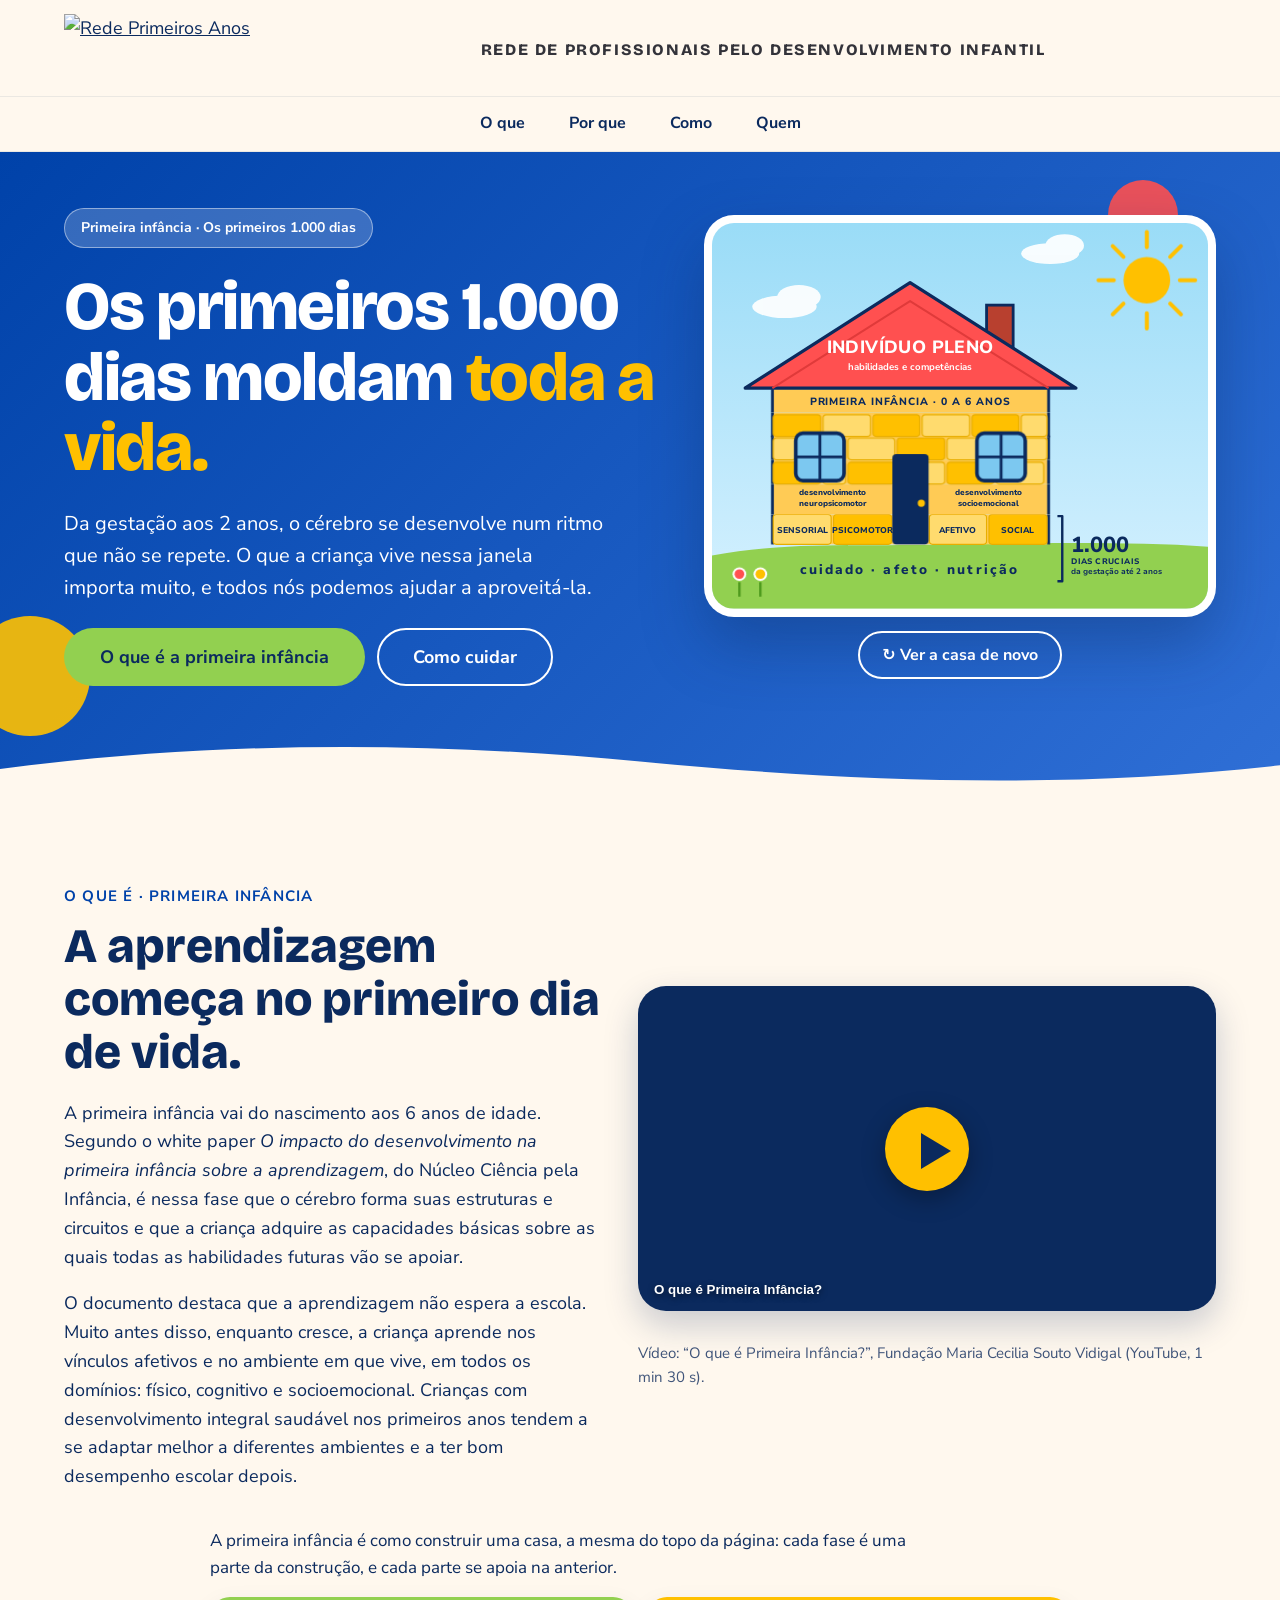
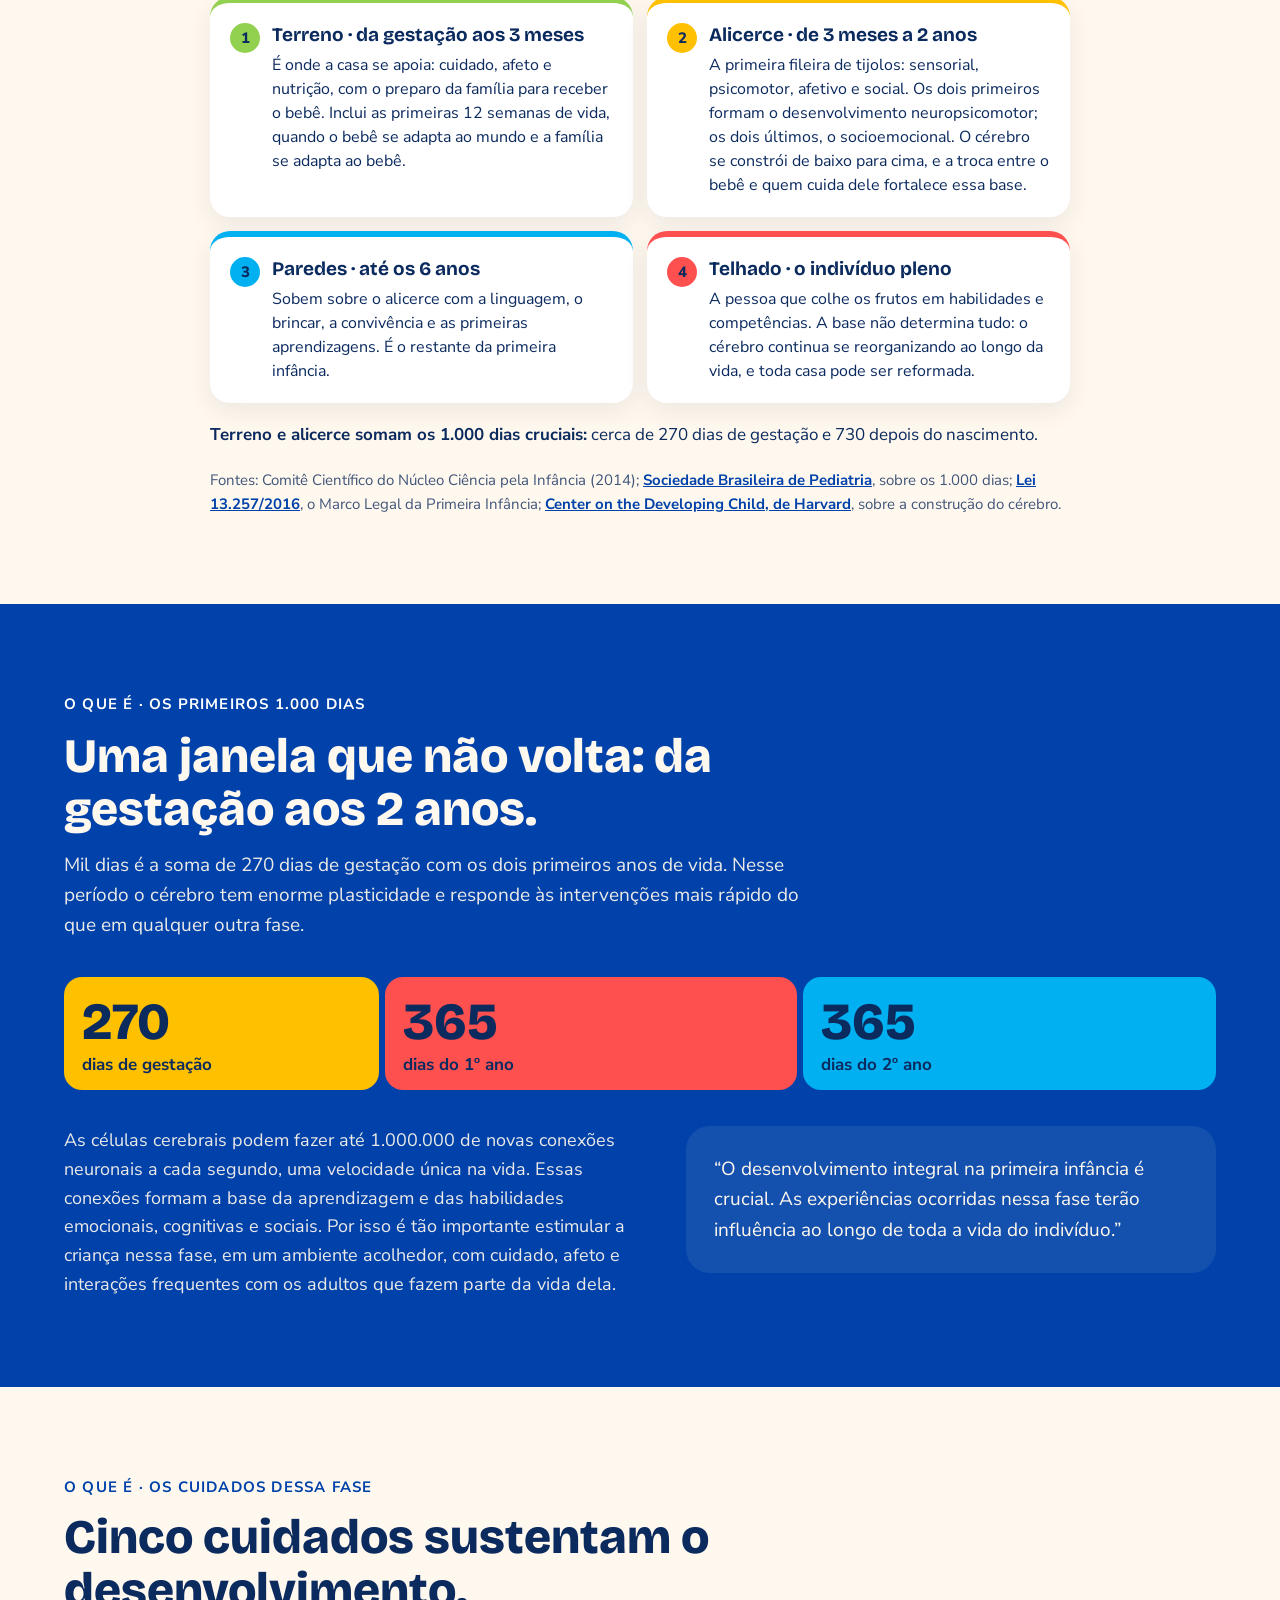
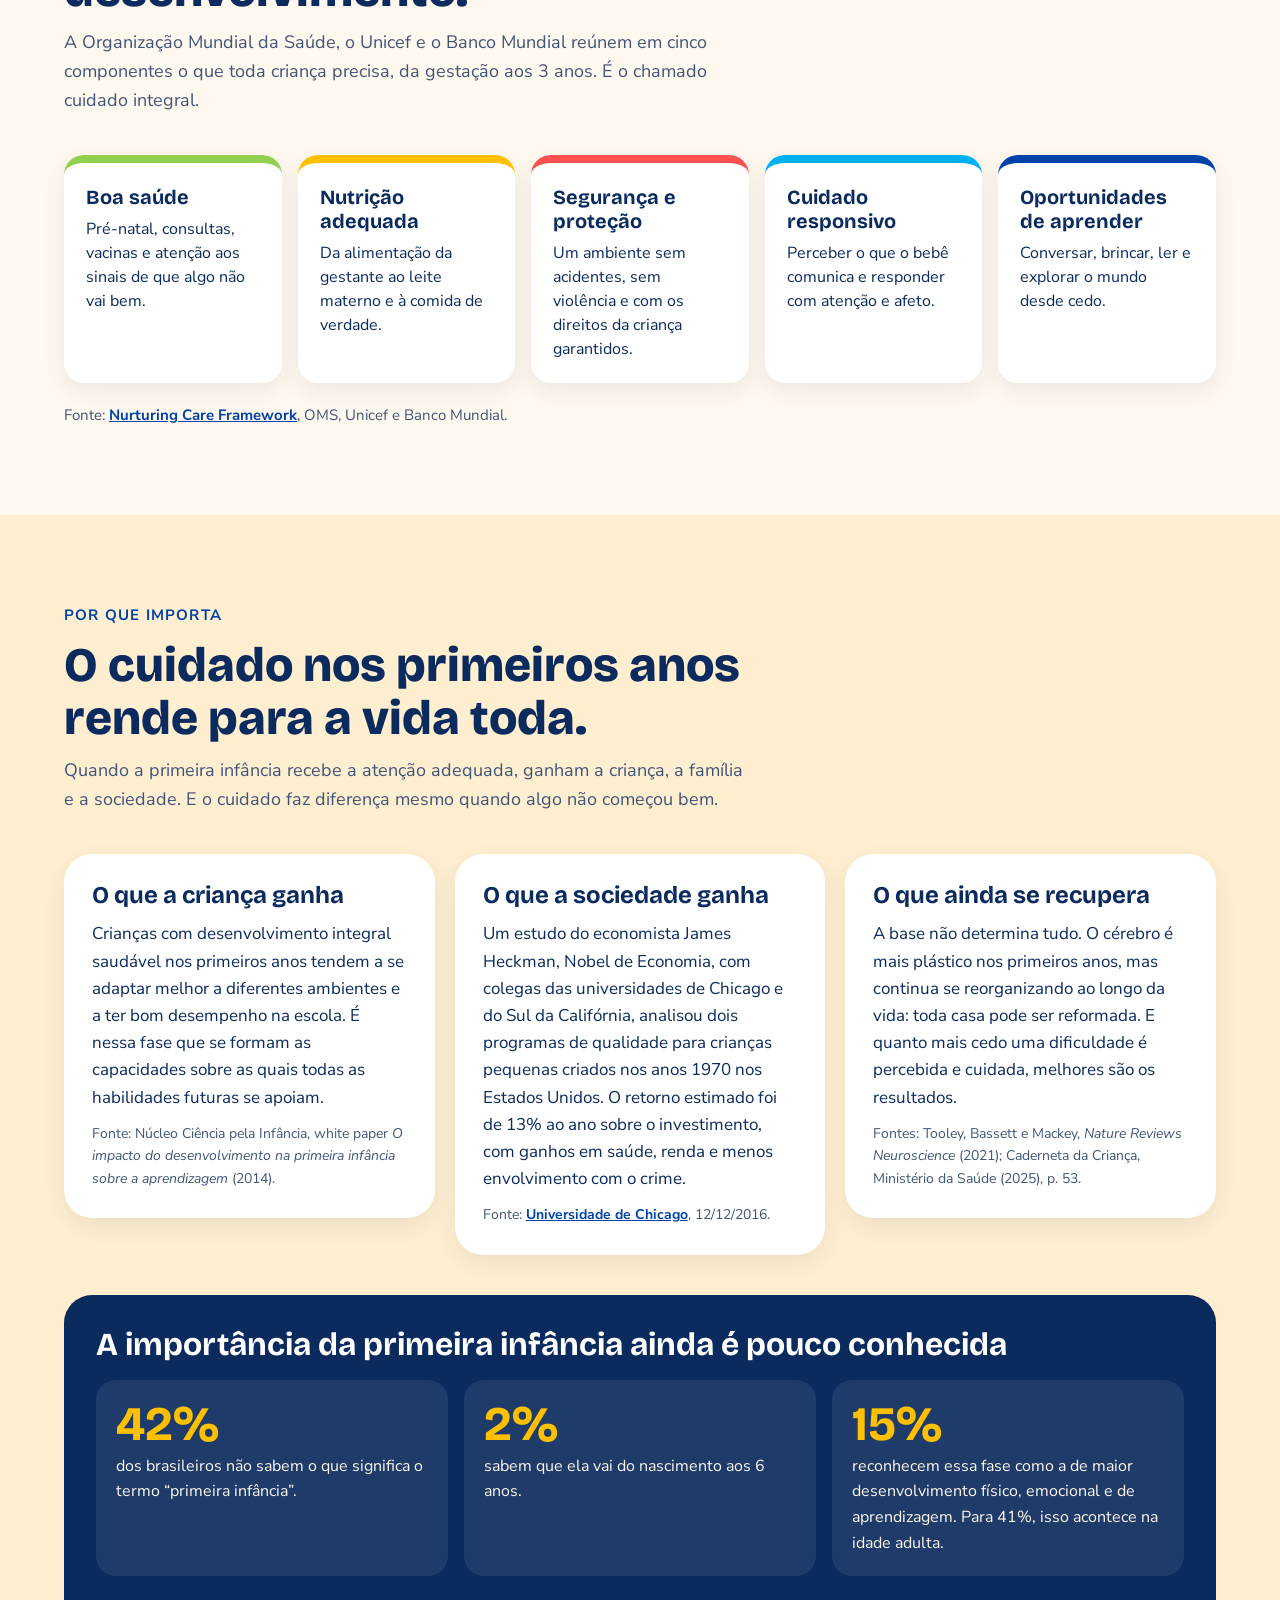
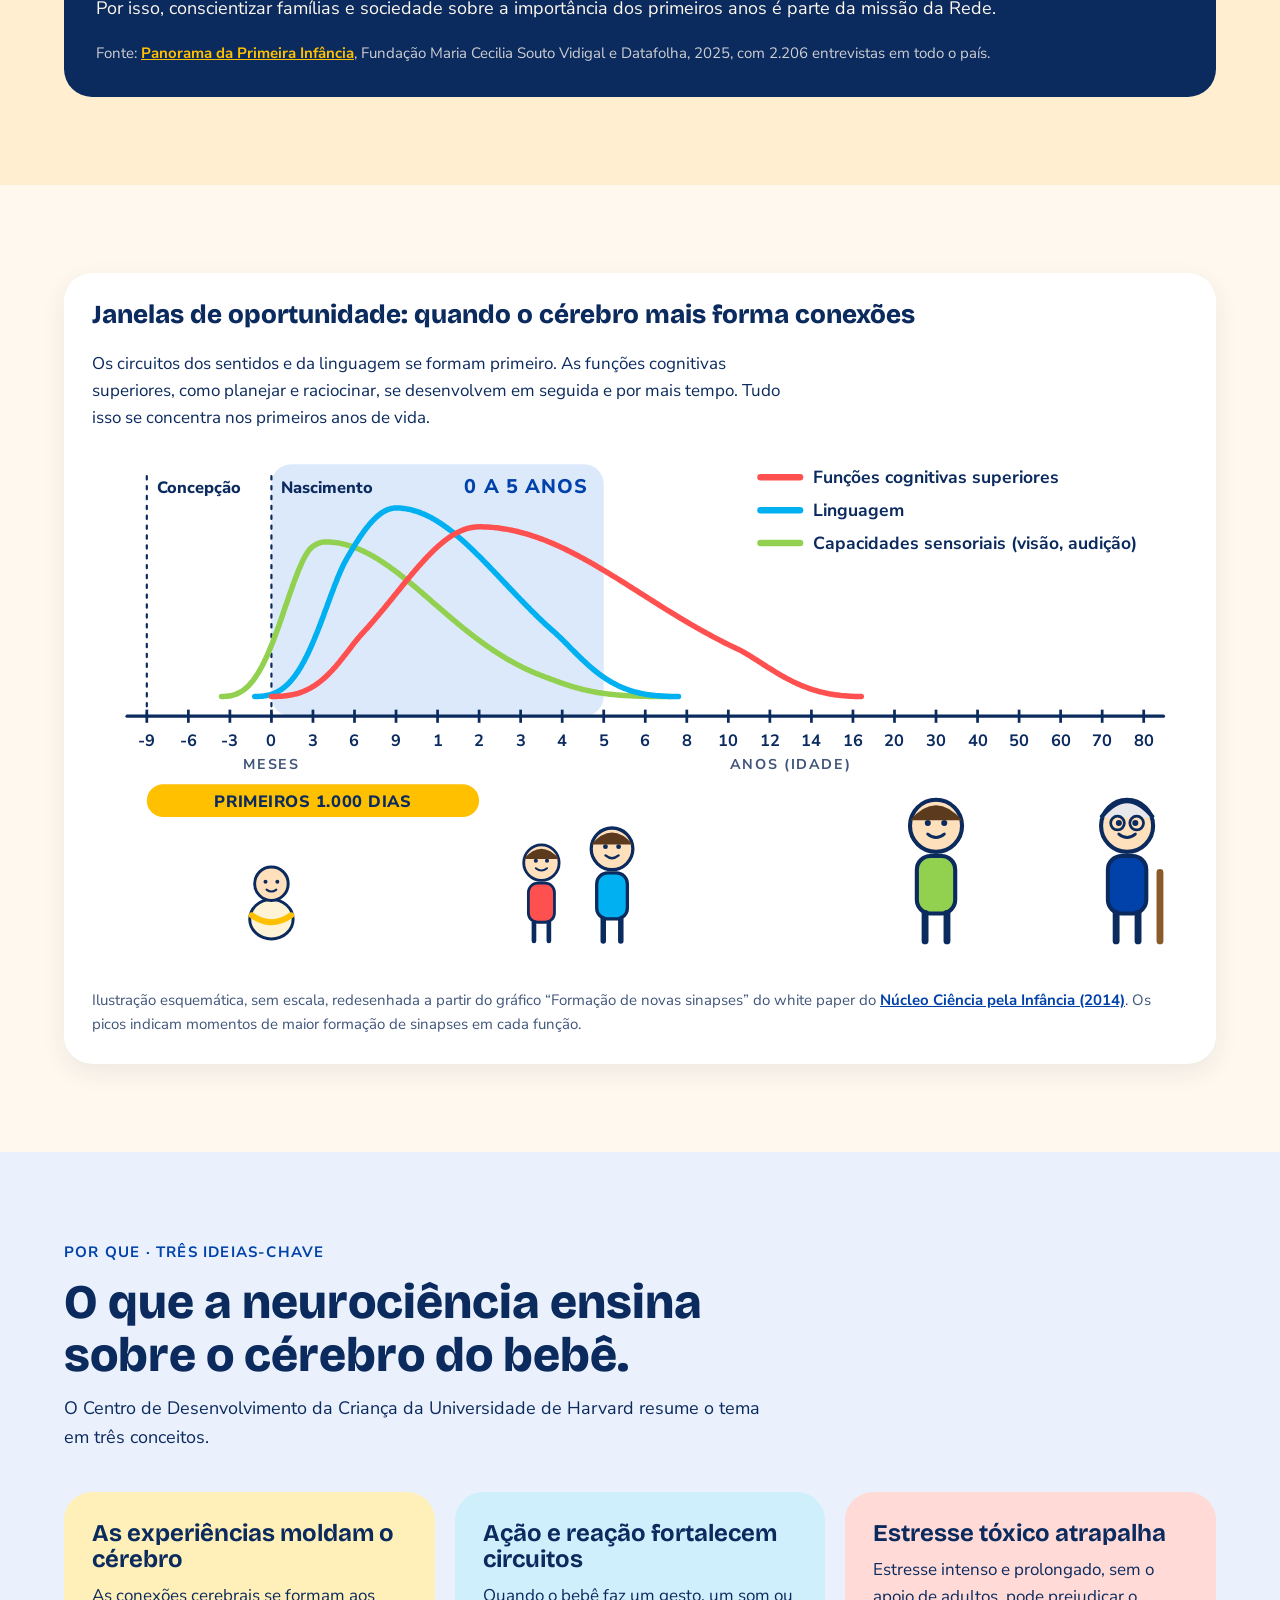
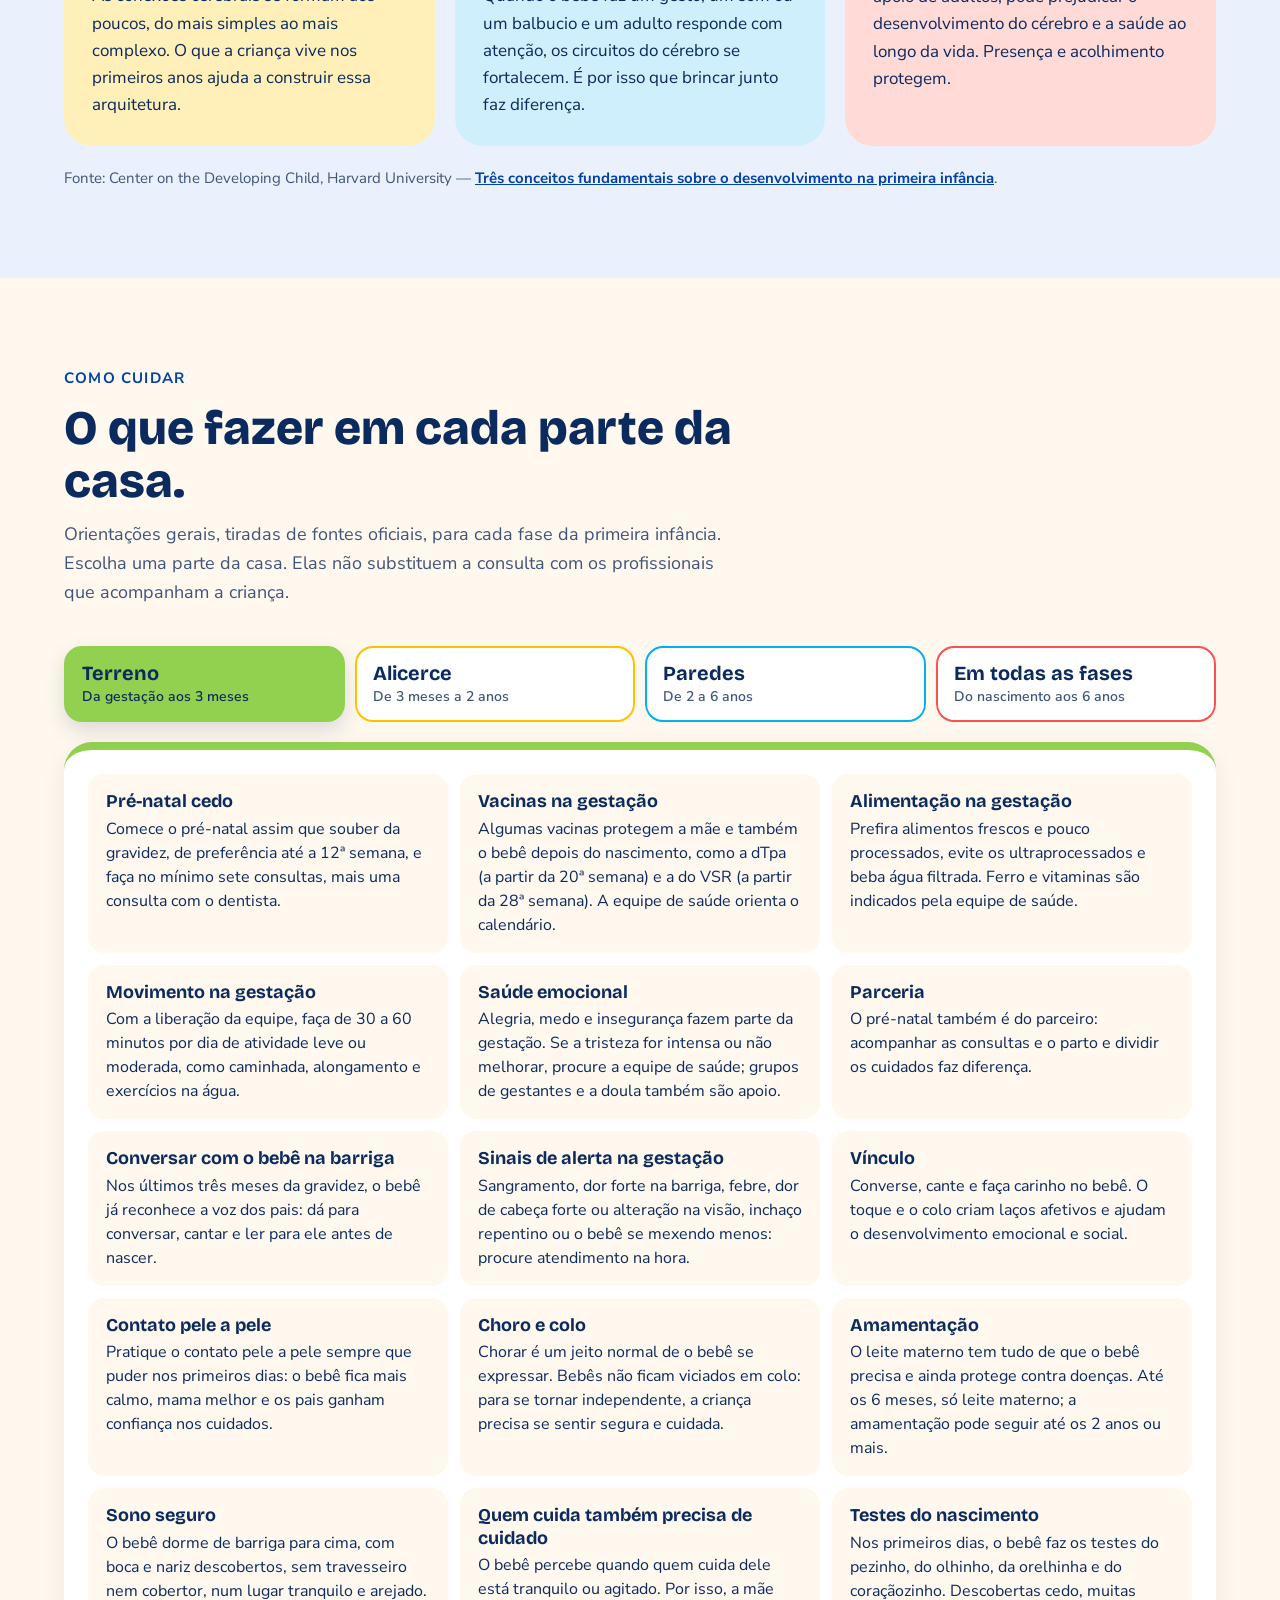
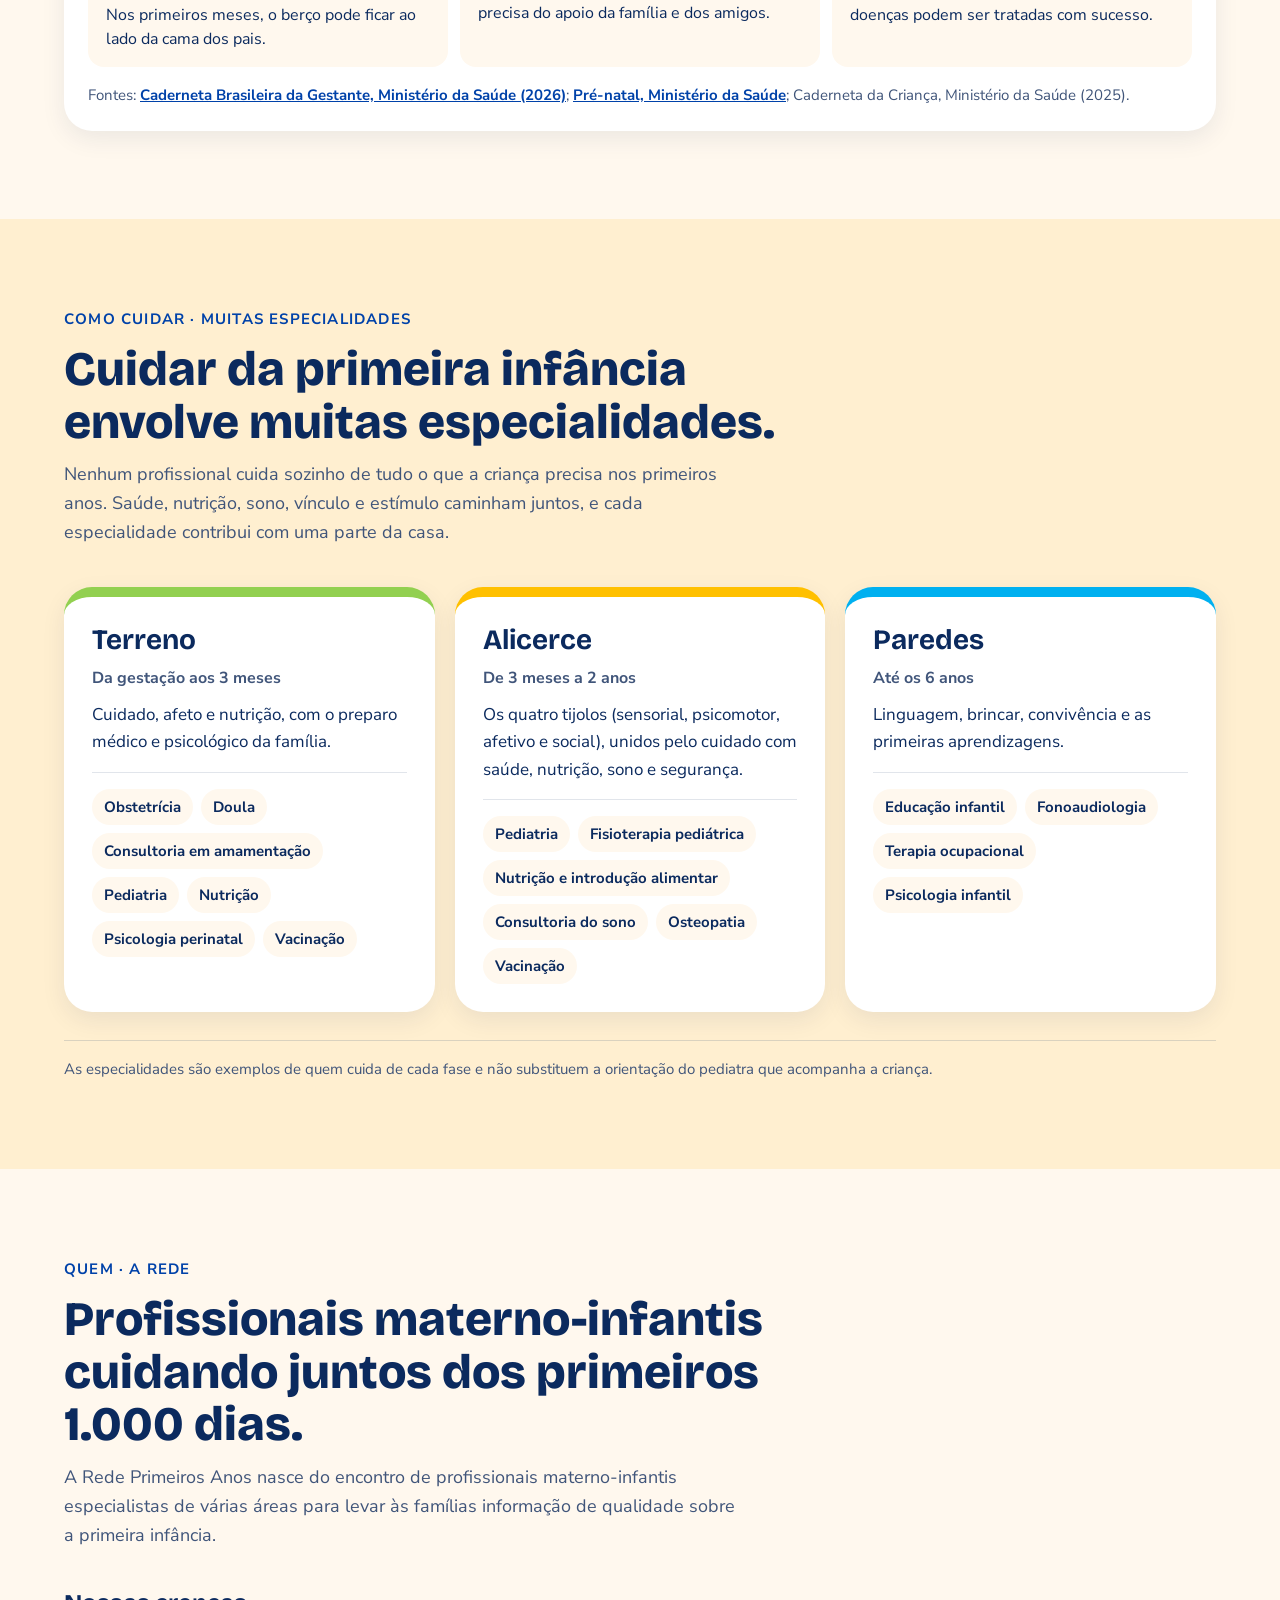
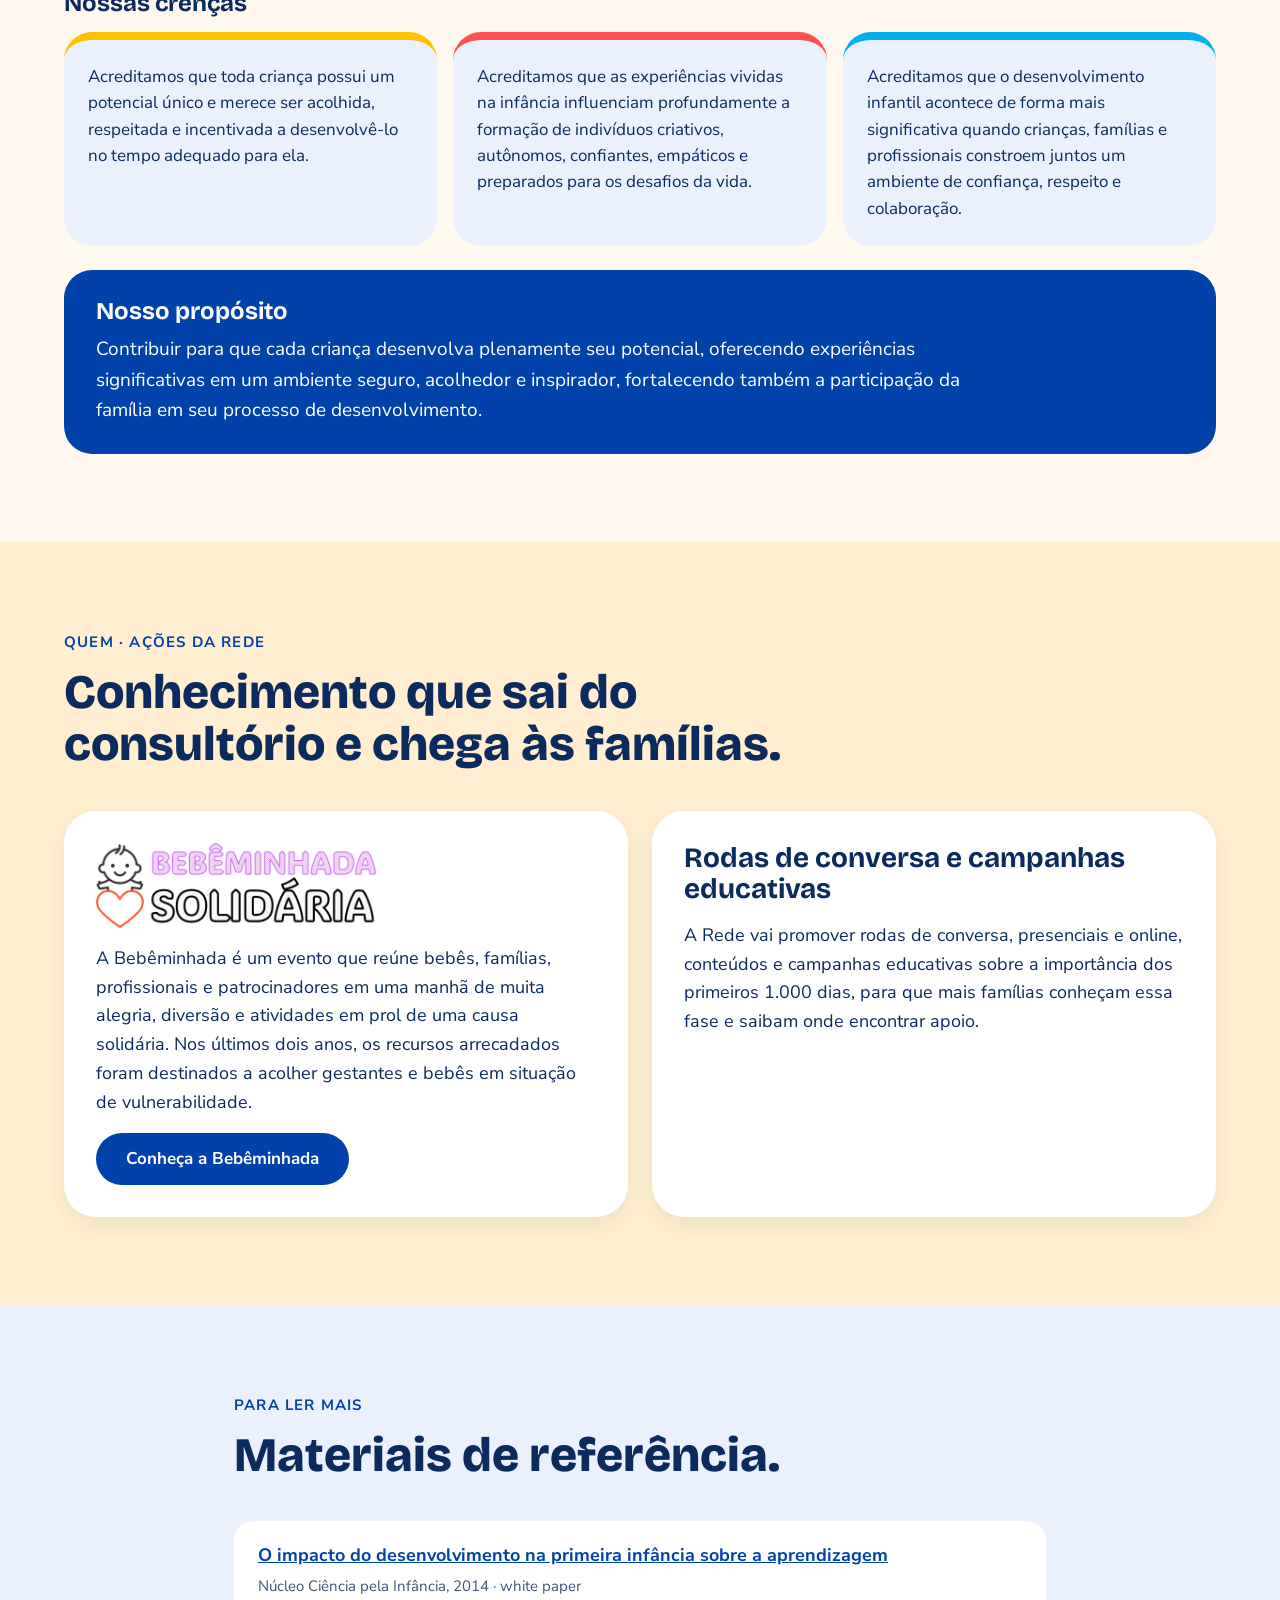
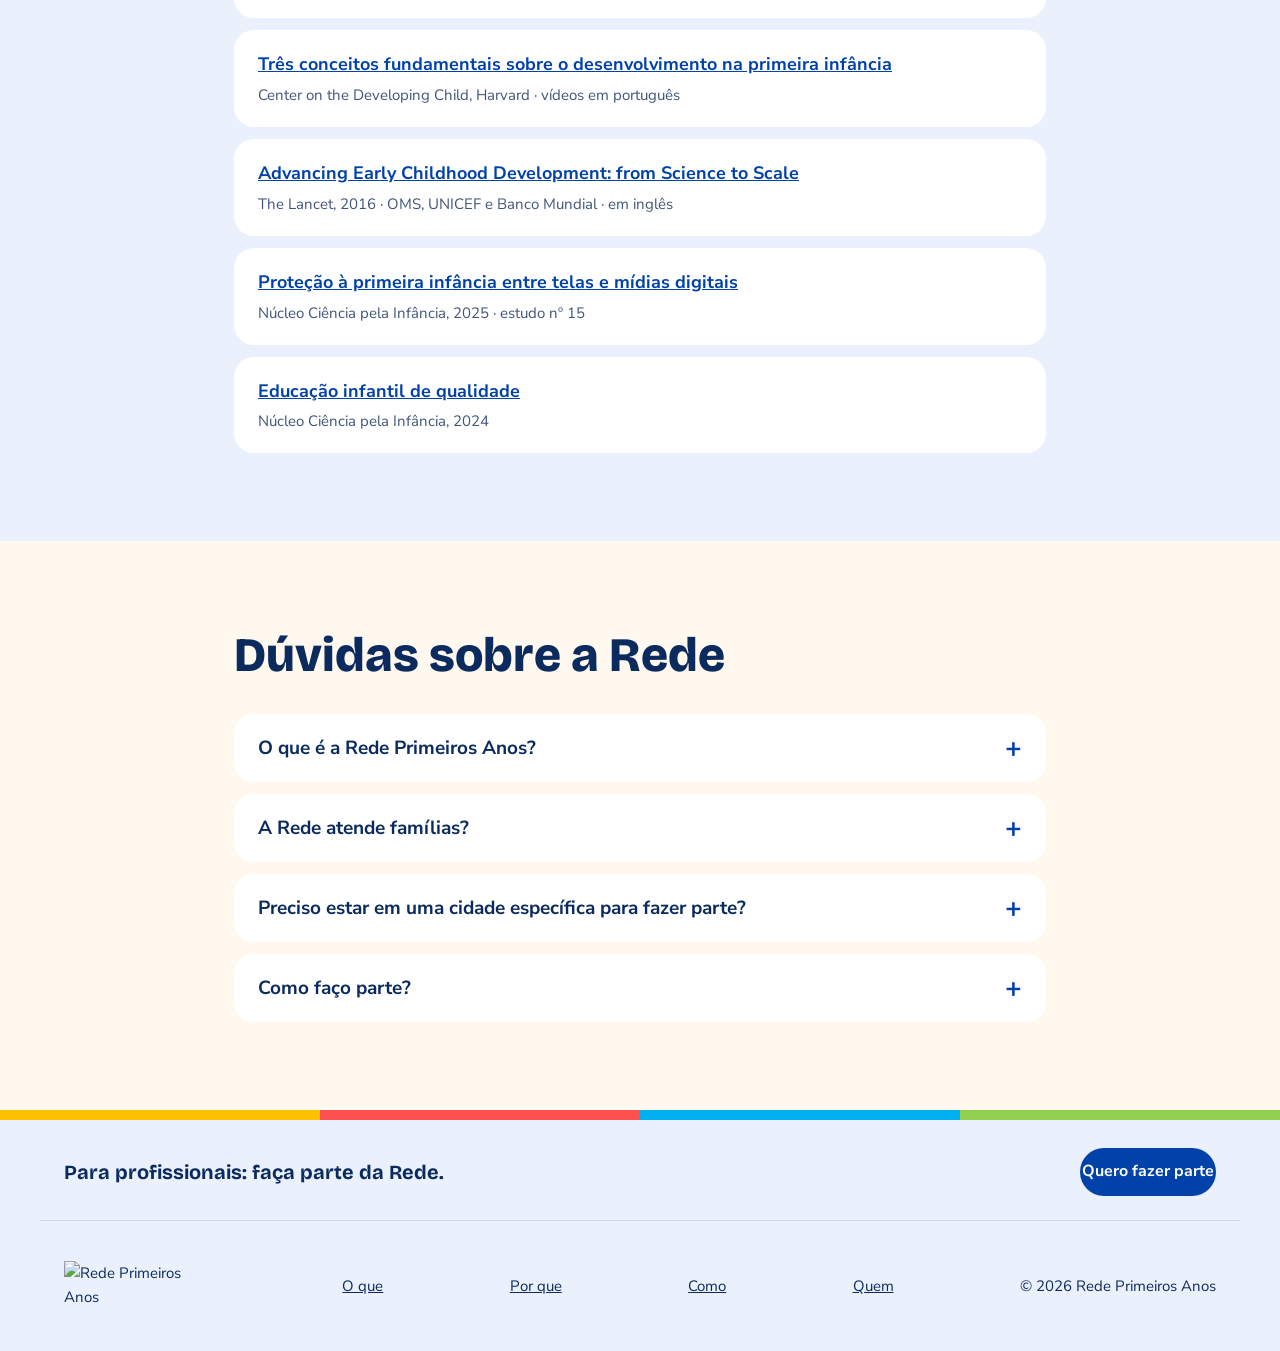
==== commit ea6f00a1: "Prévia: rodapé sem a frase dos membros fundadores (não publicada) Co-Authored-By: Claude Opus 5.5 <n" ====
--- a/index.html
+++ b/index.html
@@ -454,7 +454,6 @@
   <div class="wrap ft-parte" id="faca-parte">
     <div>
       <strong>Para profissionais: faça parte da Rede.</strong>
-      <span>Estamos formando o grupo de membros fundadores. Se você cuida de gestantes, bebês e crianças, de qualquer cidade, vamos conversar.</span>
     </div>
     <a class="btn btn-primary btn-sm" id="parceiro-cta" href="#faca-parte" data-evento="cta_parceiro">Quero fazer parte</a>
   </div>
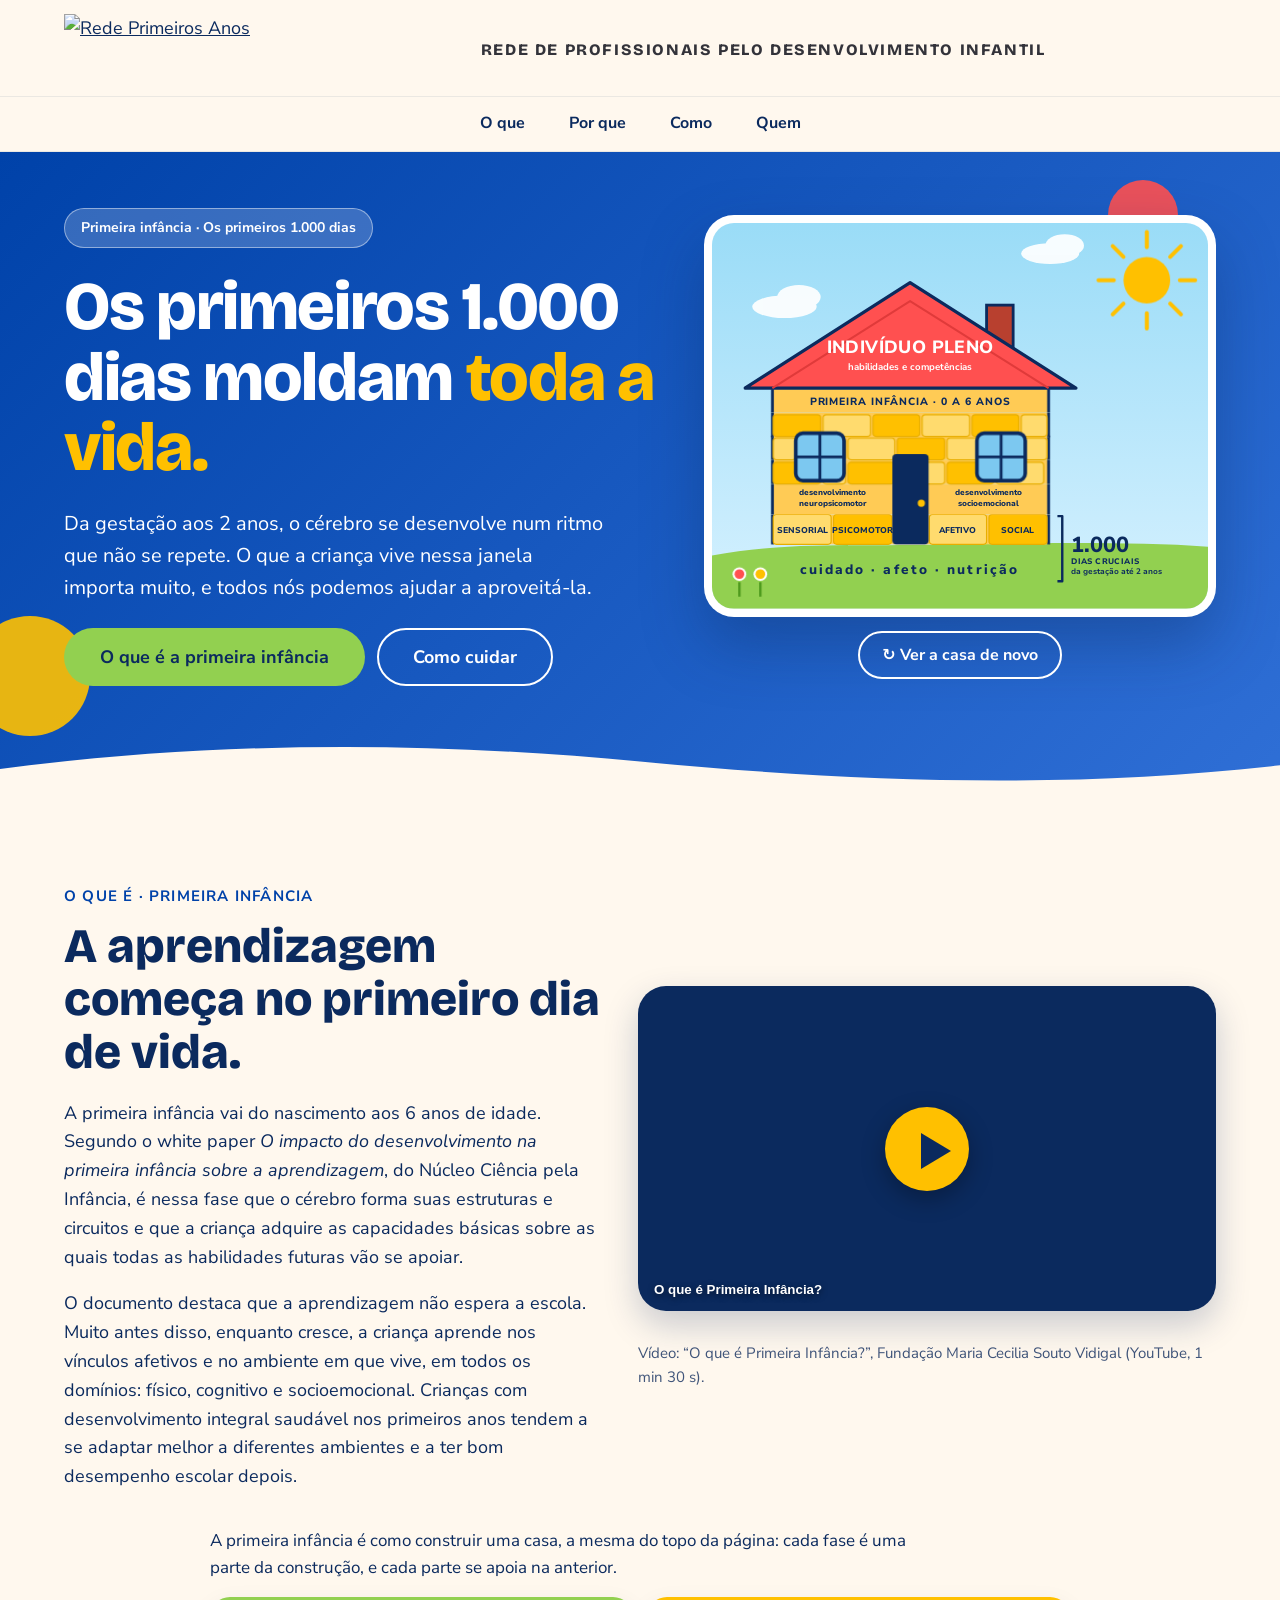
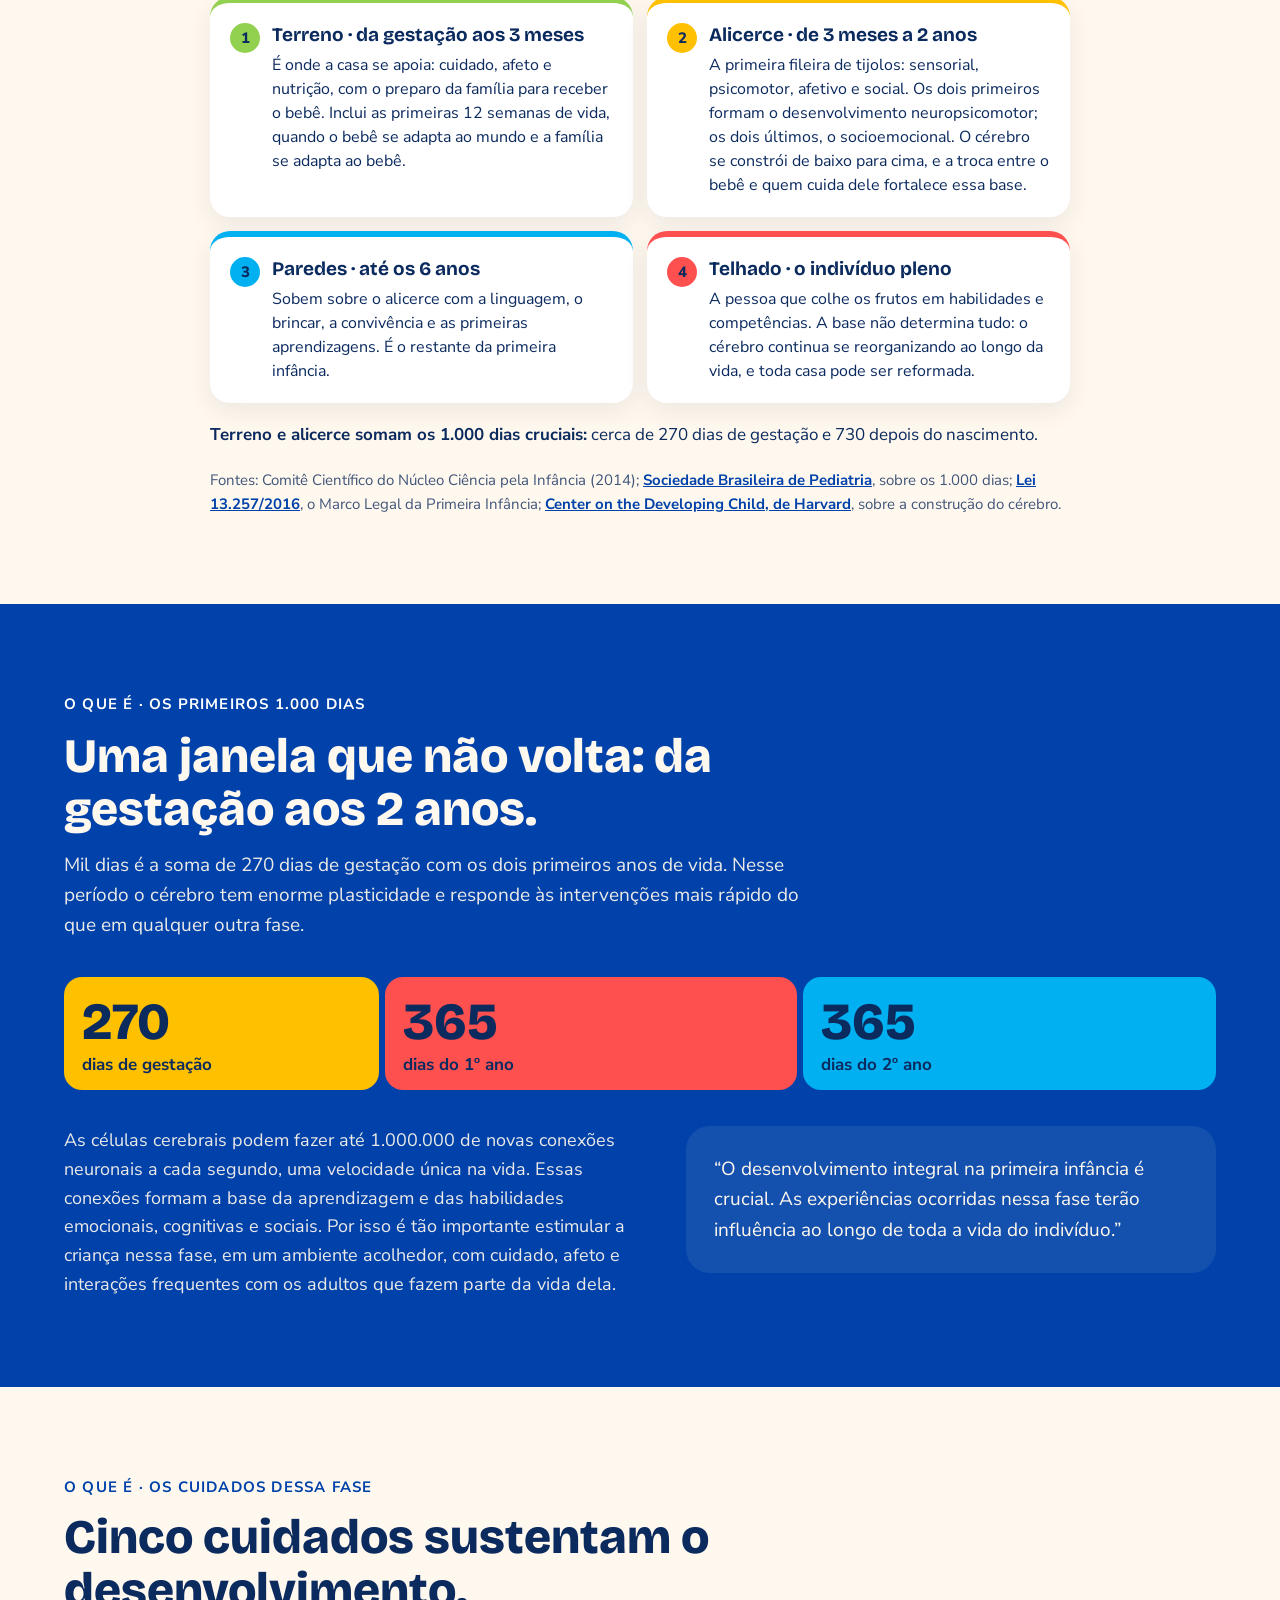
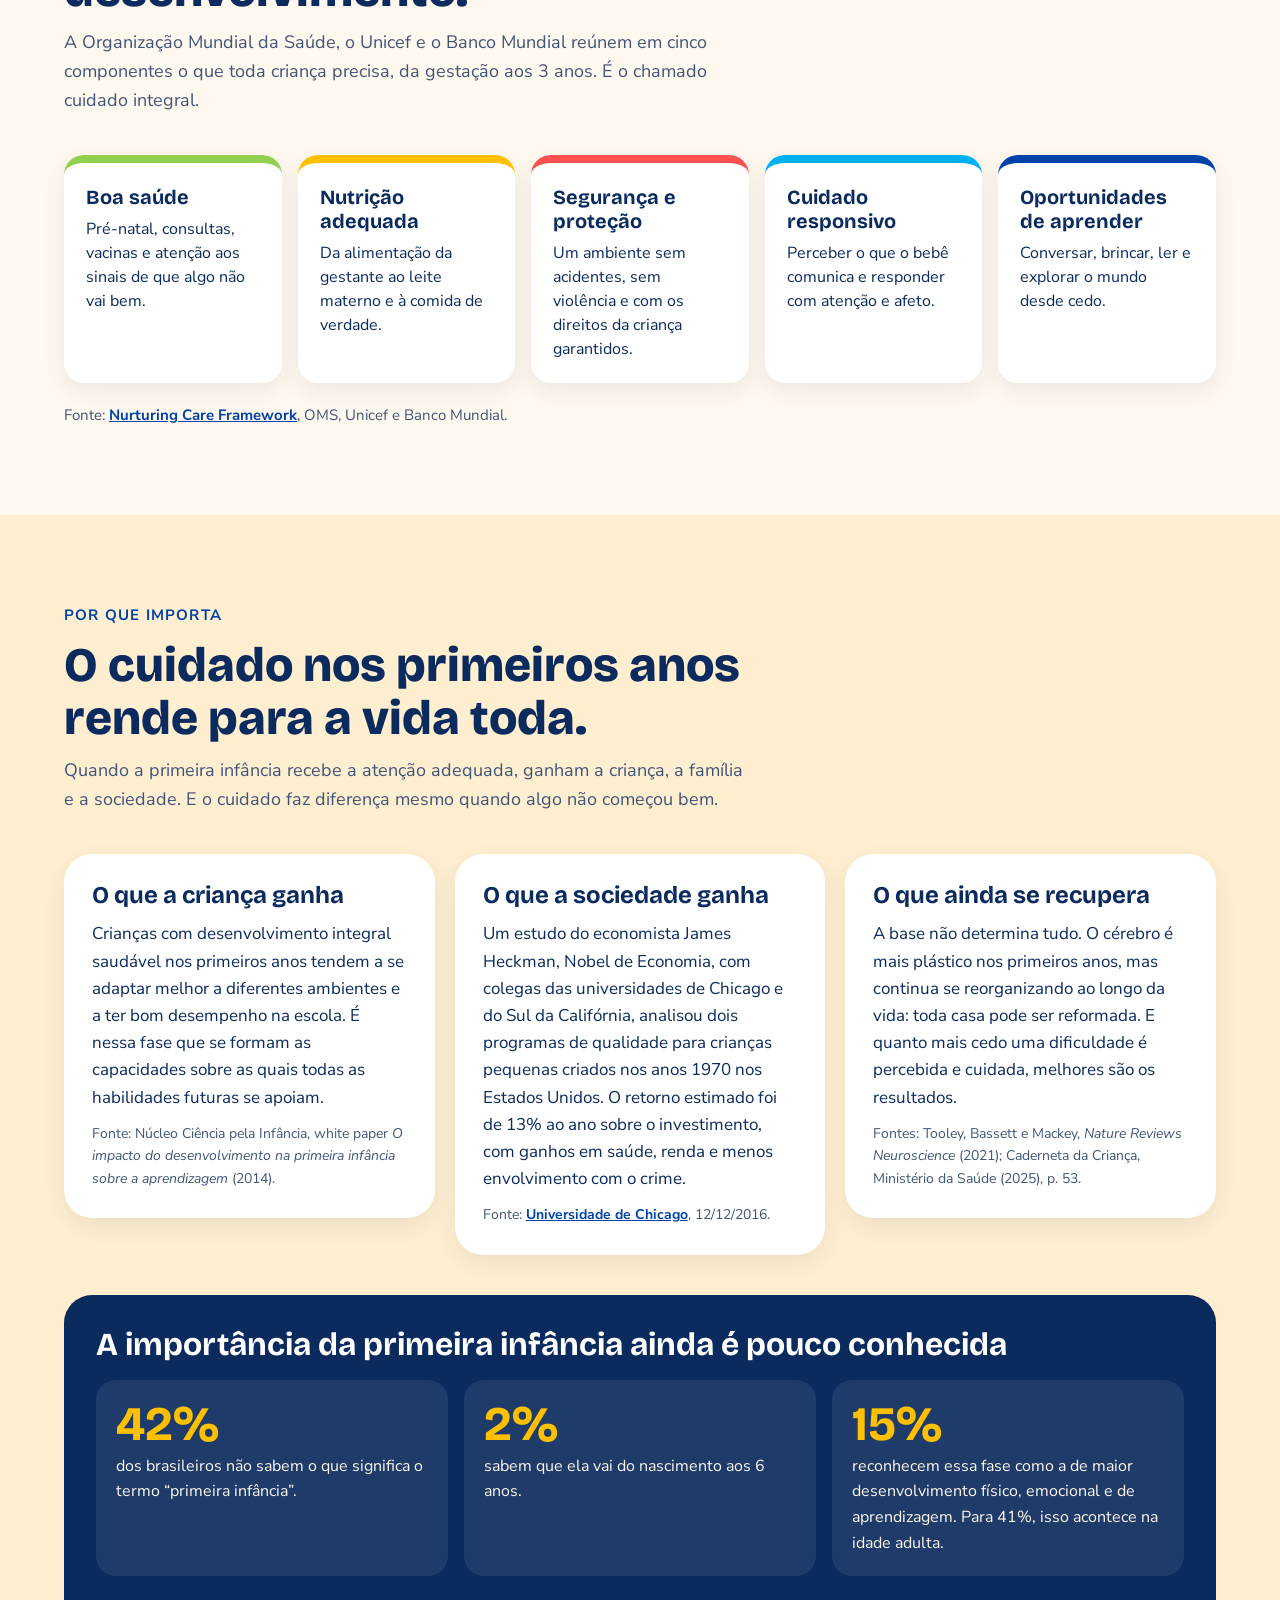
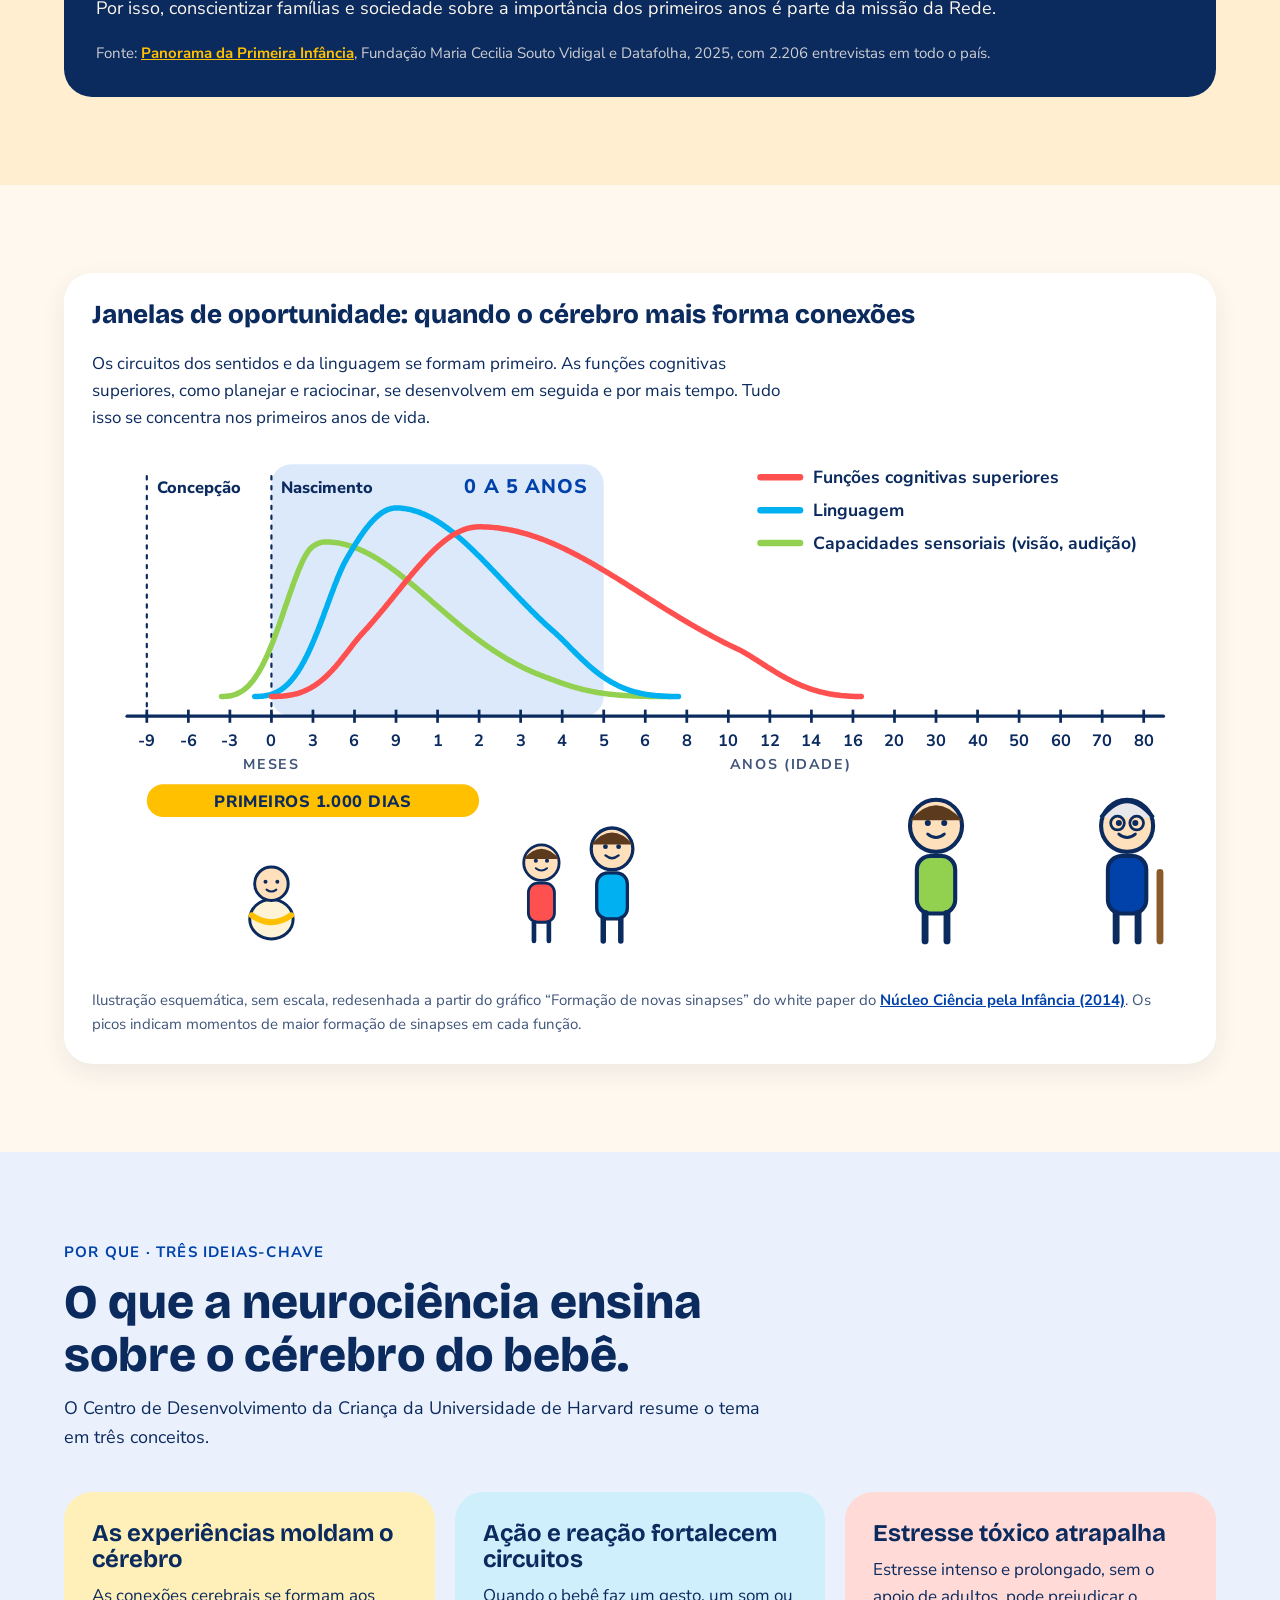
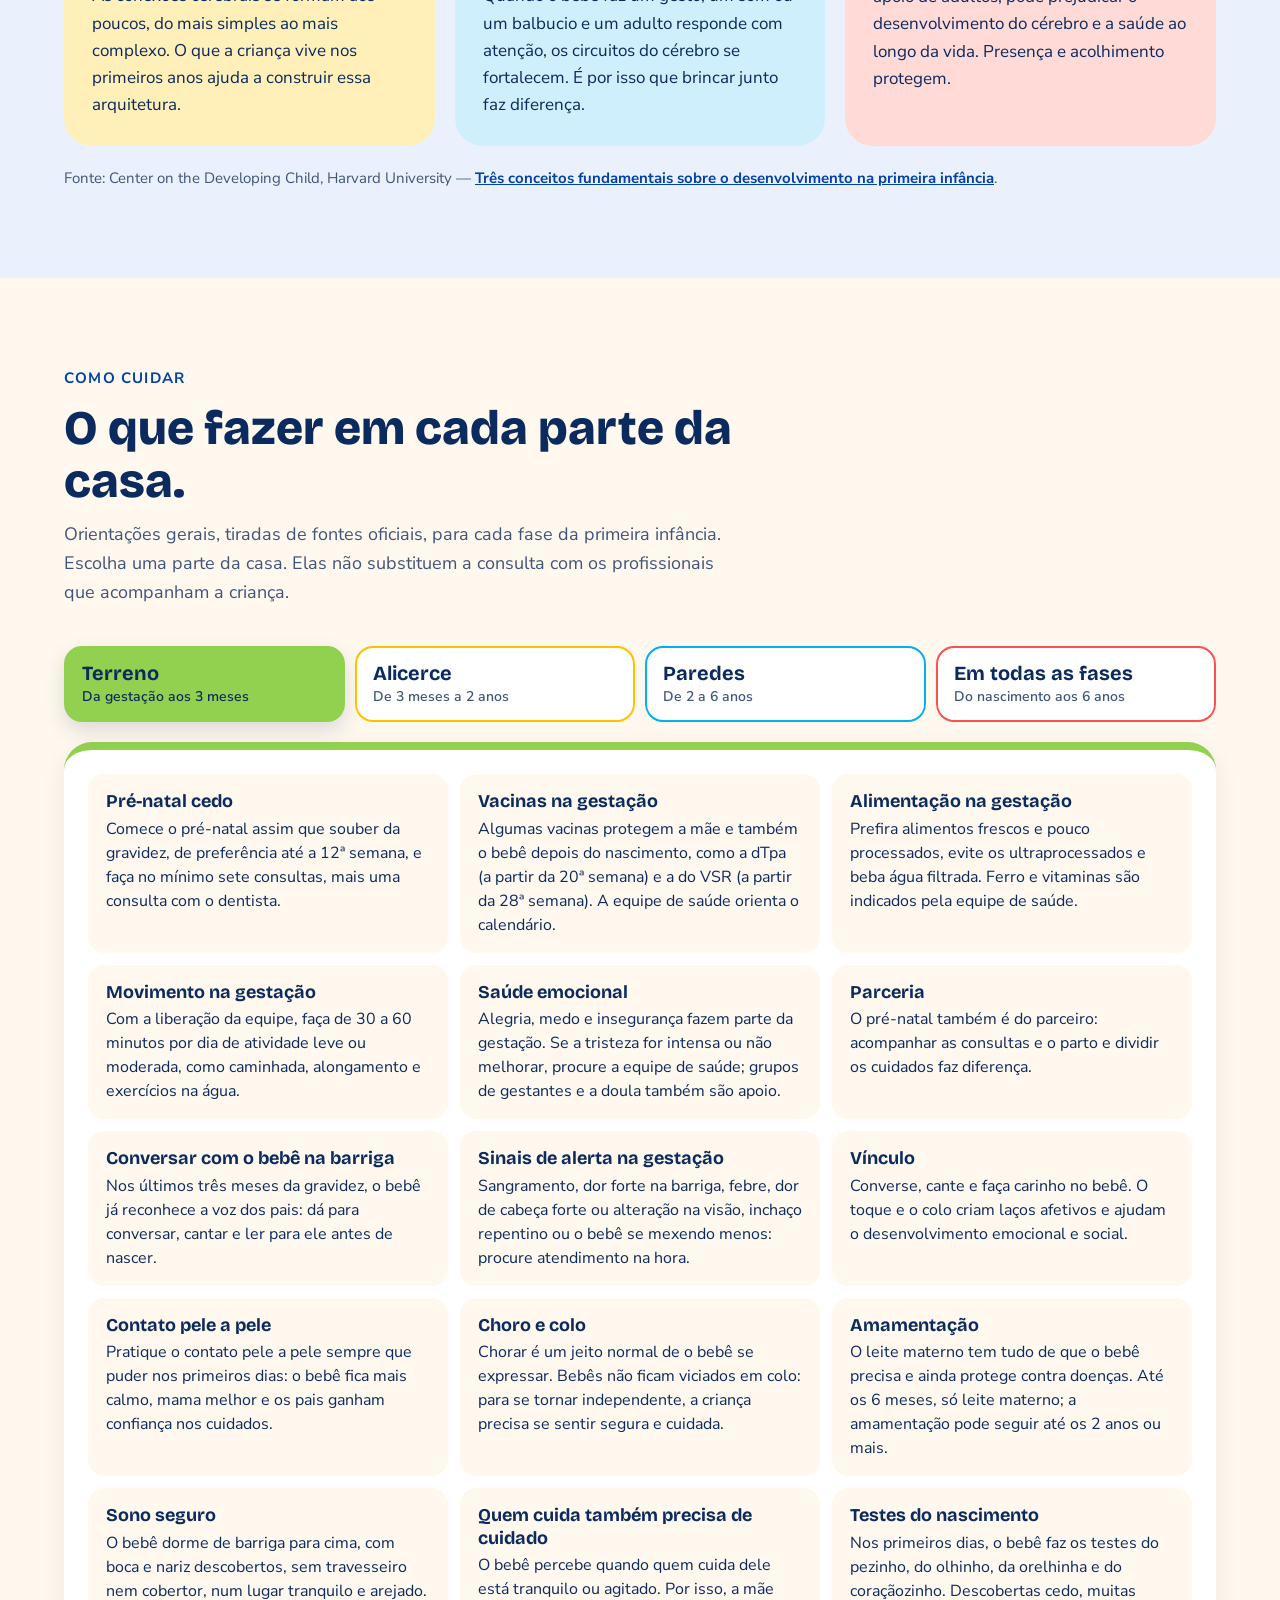
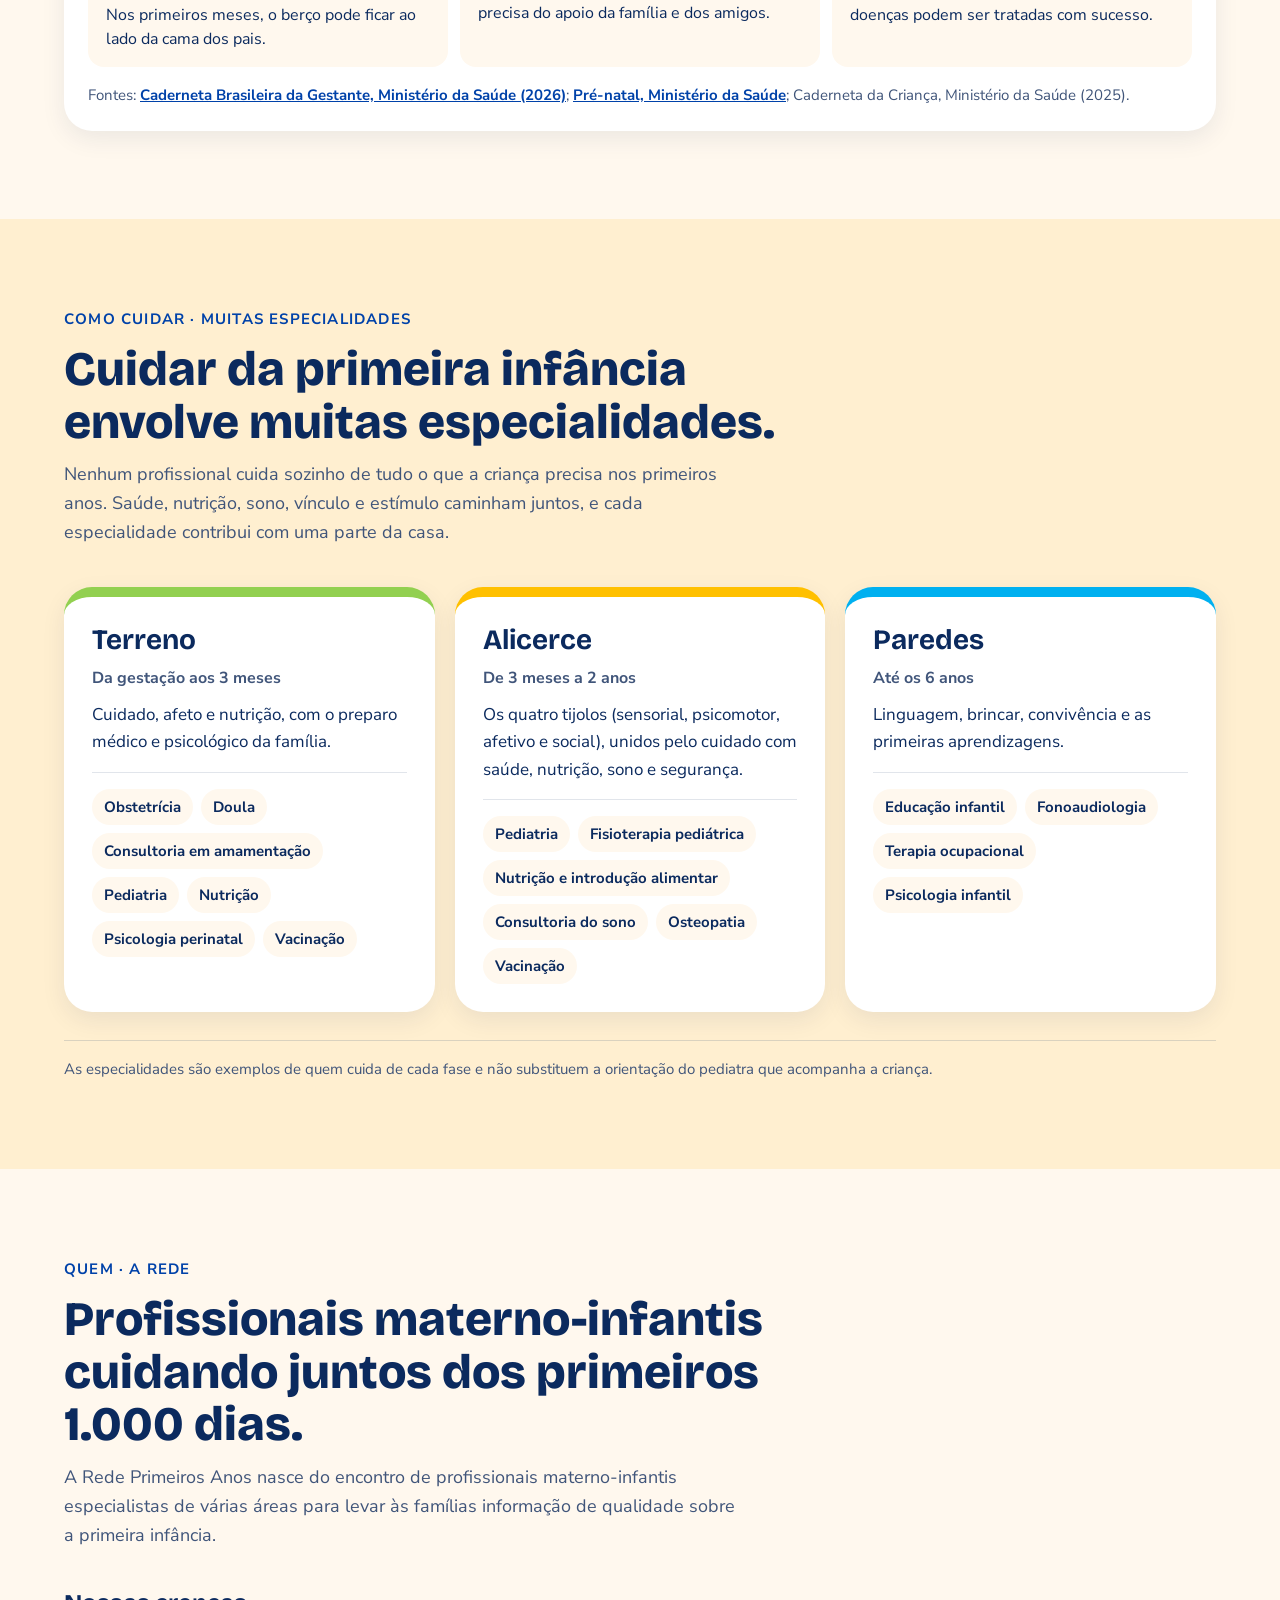
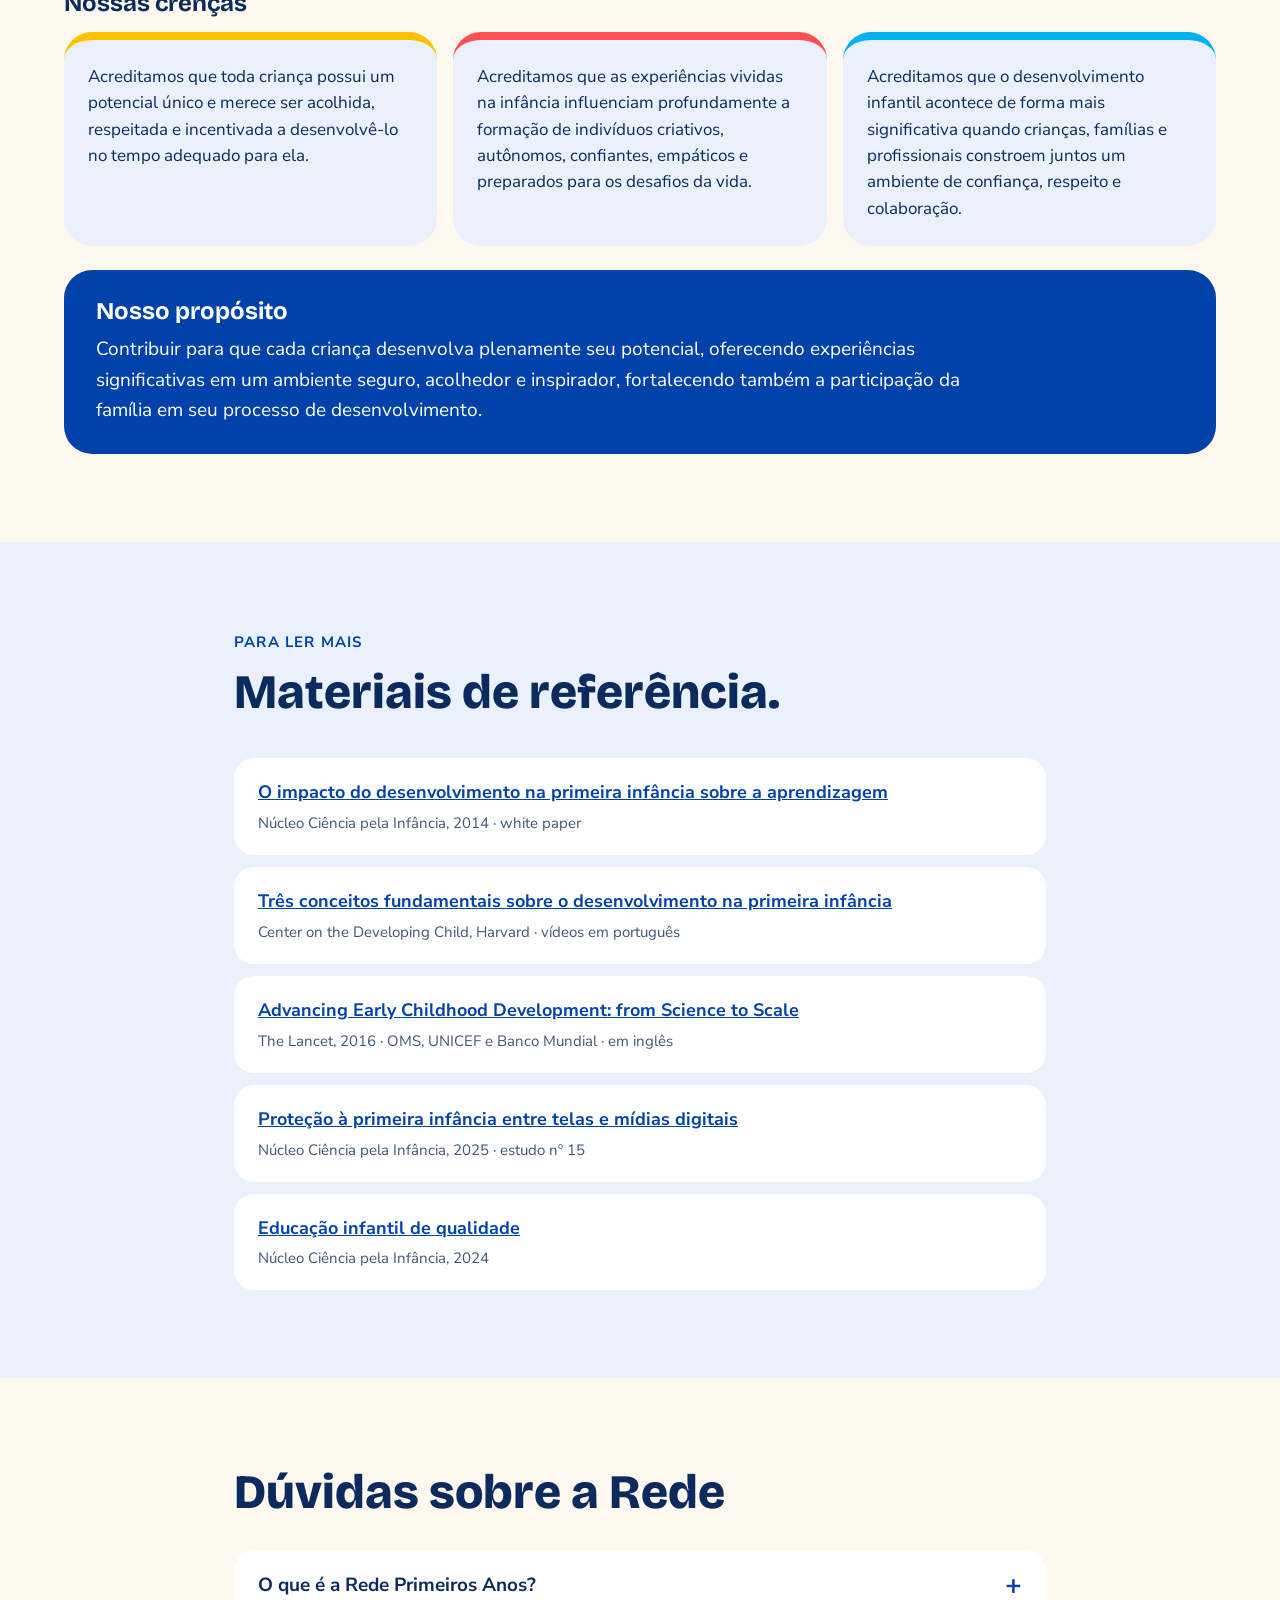
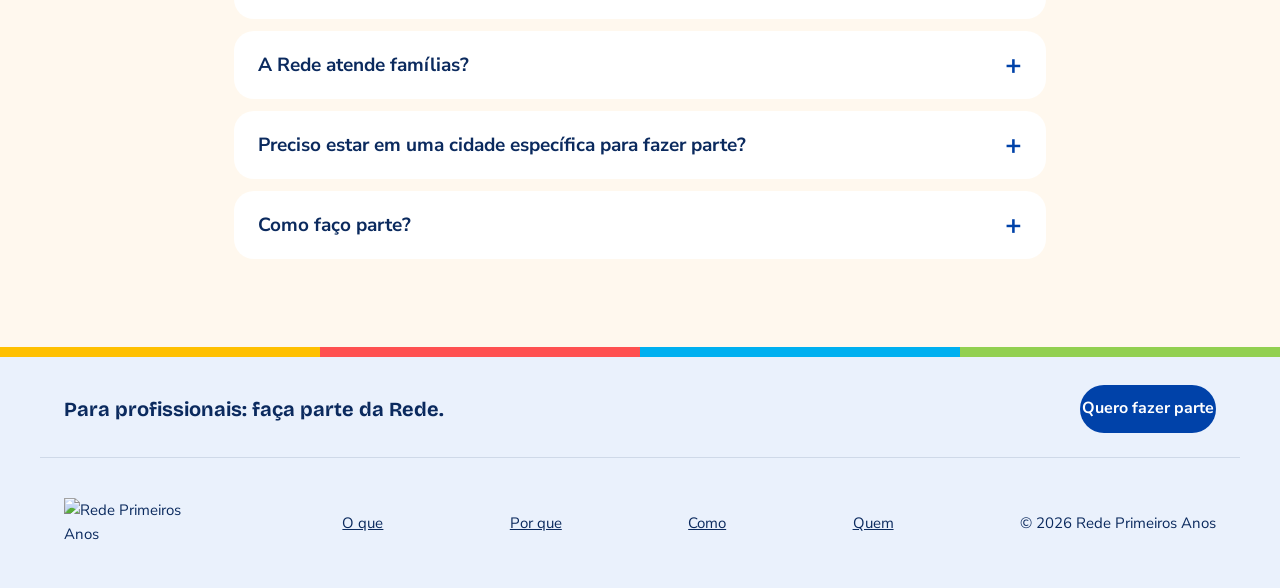
==== commit 36605ed4: "Prévia: sem a seção Ações da Rede por enquanto (não publicada) Co-Authored-By: Claude Opus 5.5 <nore" ====
--- a/index.html
+++ b/index.html
@@ -371,28 +371,6 @@
   </div>
 </section>
 
-<!-- AÇÕES DA REDE -->
-<section class="section bg-sand" id="acoes">
-  <div class="wrap">
-    <div class="section-head">
-      <span class="eyebrow">Quem · Ações da Rede</span>
-      <h2>Conhecimento que sai do consultório e chega às famílias.</h2>
-    </div>
-    <div class="acoes-grid">
-      <article class="acao">
-        <img src="assets/img/logo-bebeminhada.png" width="596" height="180" alt="Bebêminhada Solidária" loading="lazy">
-        <p>A Bebêminhada é um evento que reúne bebês, famílias, profissionais e patrocinadores em uma manhã de muita alegria, diversão e atividades em prol de uma causa solidária. Nos últimos dois anos, os recursos arrecadados foram destinados a acolher gestantes e bebês em situação de vulnerabilidade.</p>
-        <a class="btn btn-primary" href="#" data-bebeminhada hidden target="_blank" rel="noopener" data-evento="cta_bebeminhada">Conheça a Bebêminhada</a>
-      </article>
-      <article class="acao">
-        <h3>Rodas de conversa e campanhas educativas</h3>
-        <p>A Rede vai promover rodas de conversa, presenciais e online, conteúdos e campanhas educativas sobre a importância dos primeiros 1.000 dias, para que mais famílias conheçam essa fase e saibam onde encontrar apoio.</p>
-      </article>
-    </div>
-  </div>
-</section>
-
-
 <!-- QUEM FAZ PARTE DA REDE (aparece quando houver membros em config.js) -->
 <section class="section" id="diretorio" hidden>
   <div class="wrap">
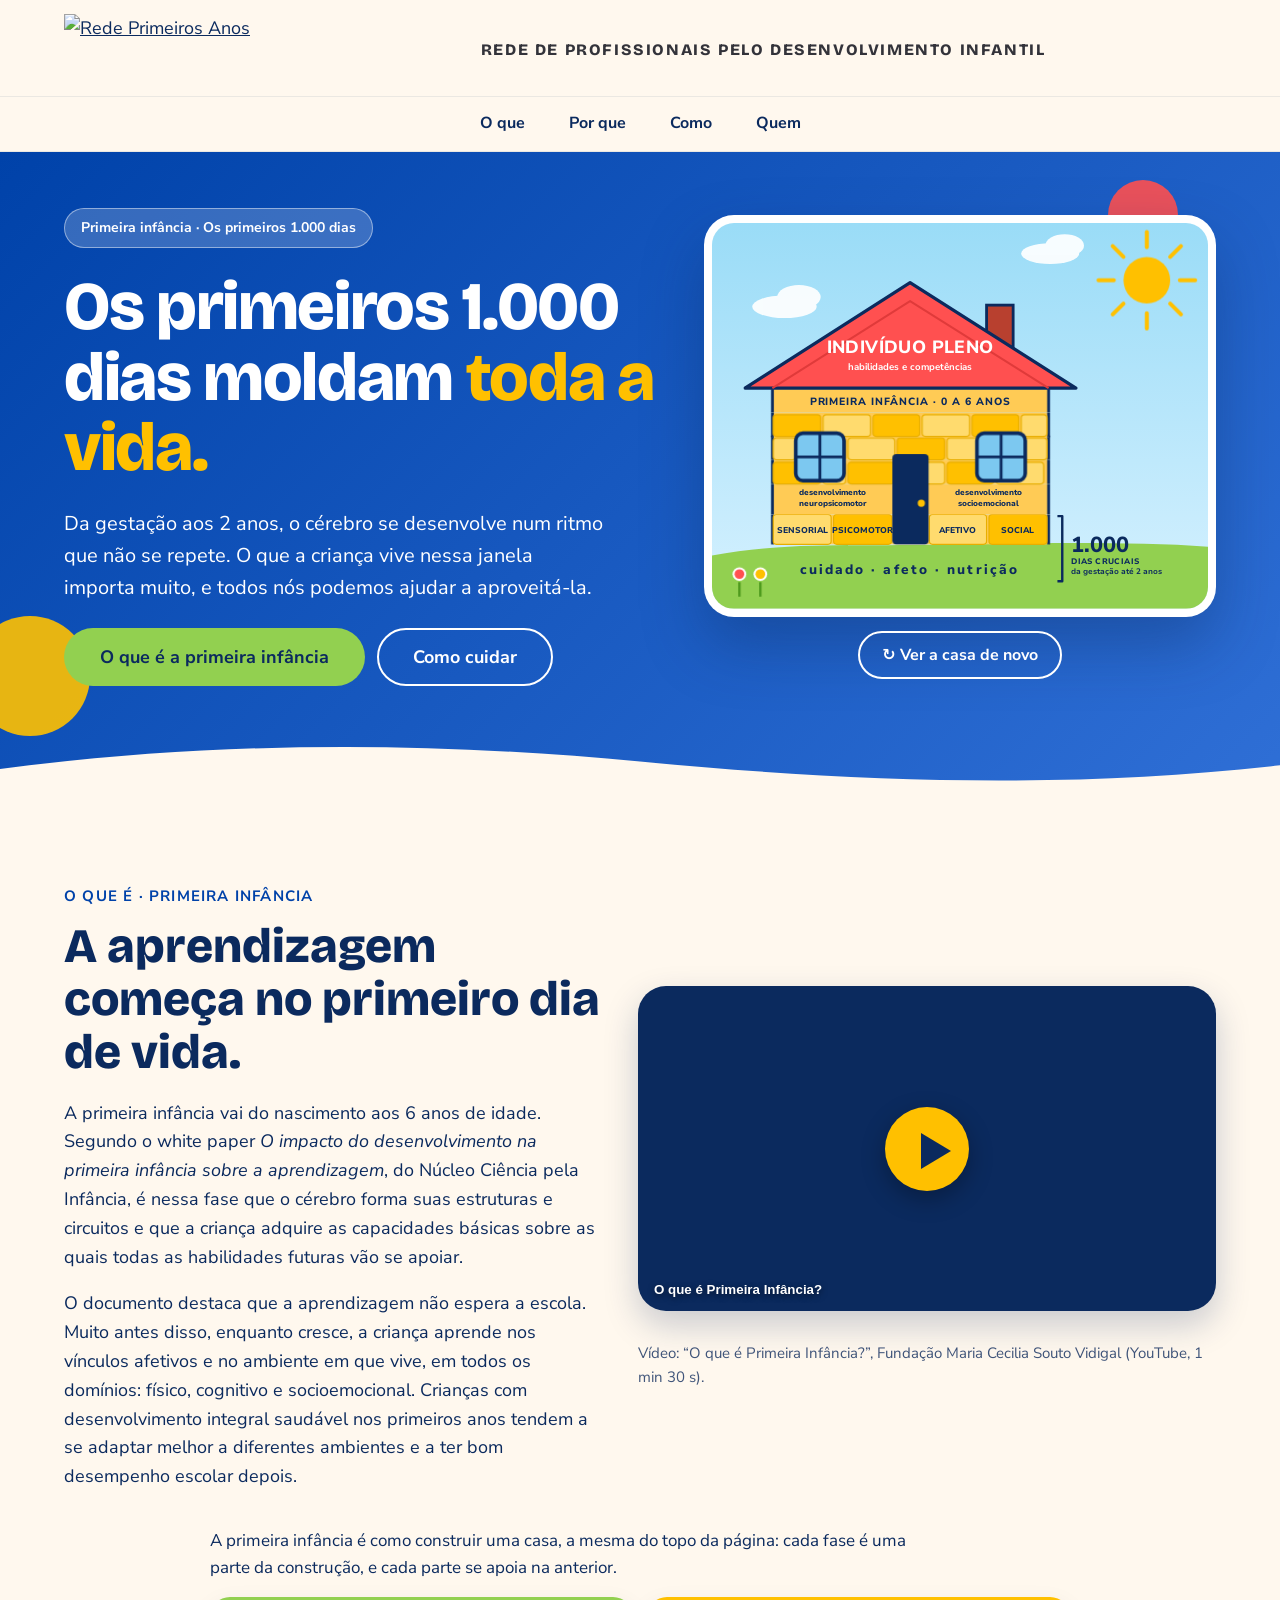
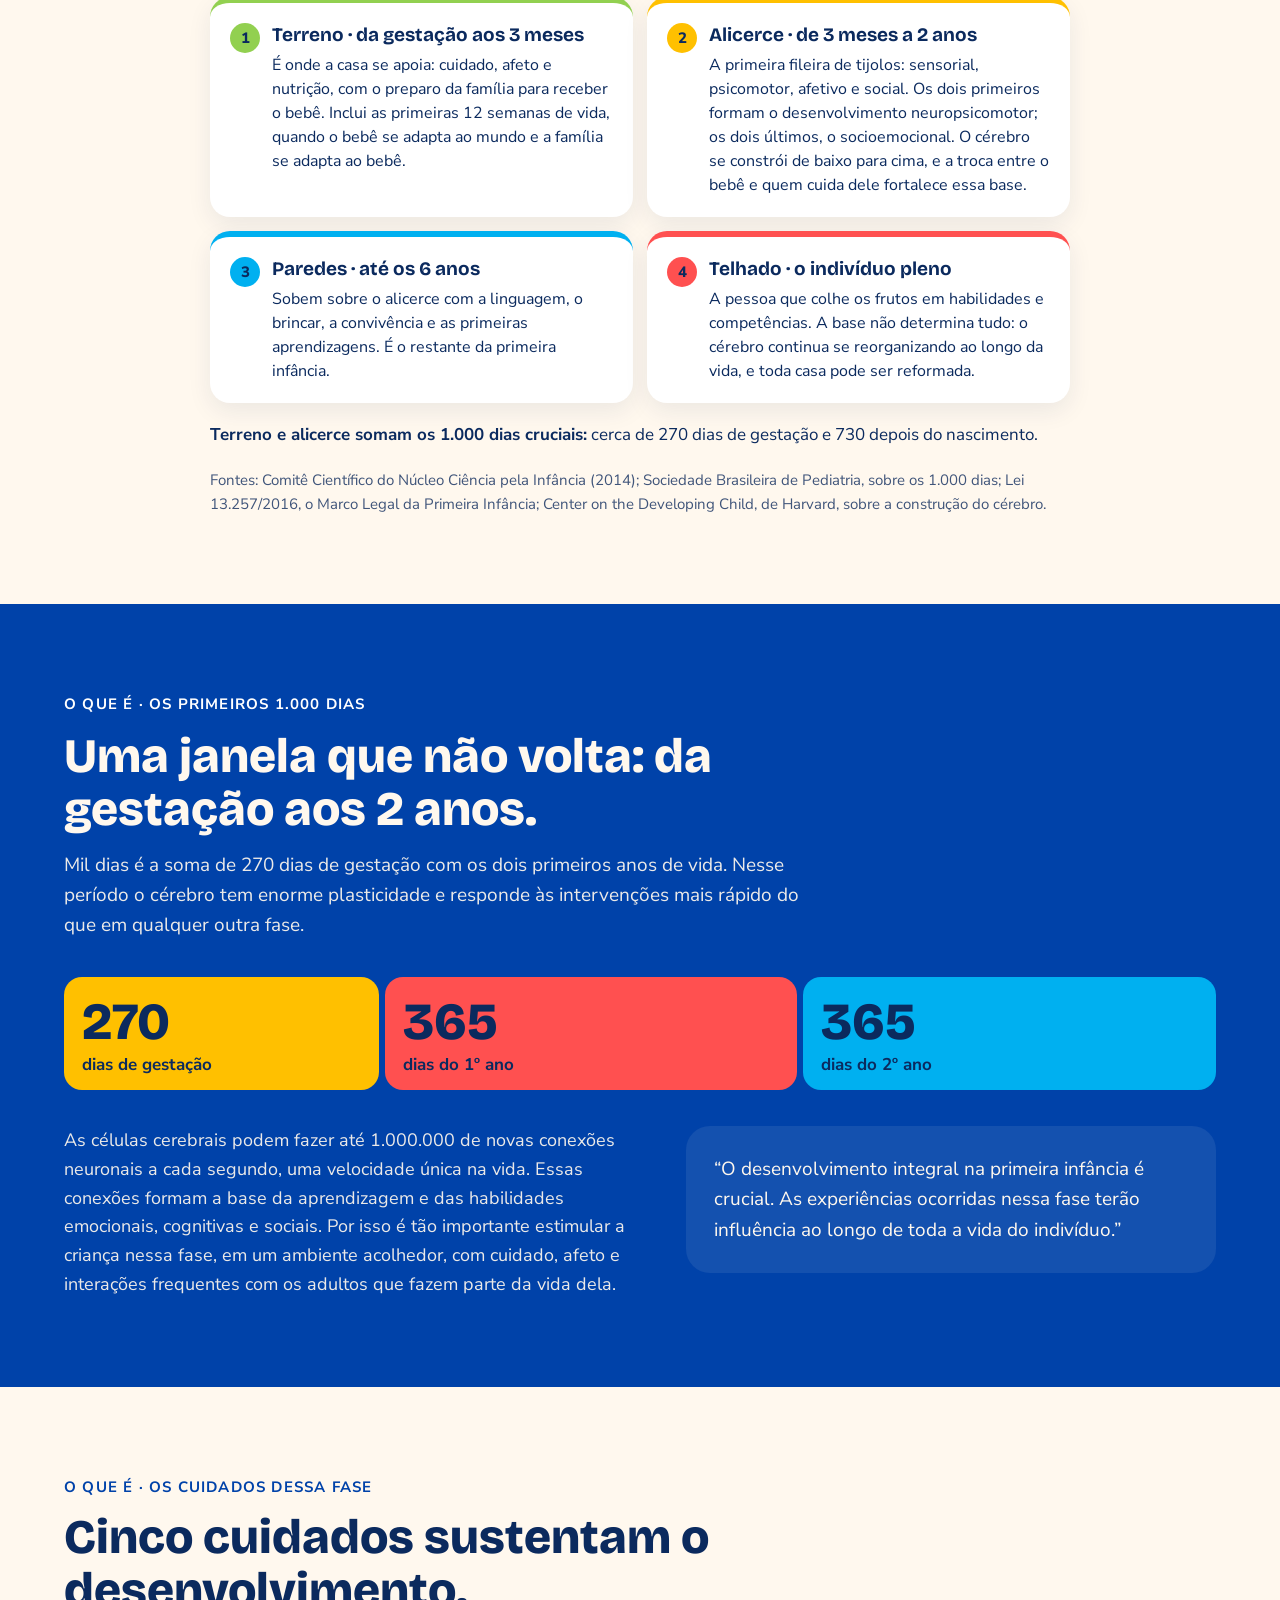
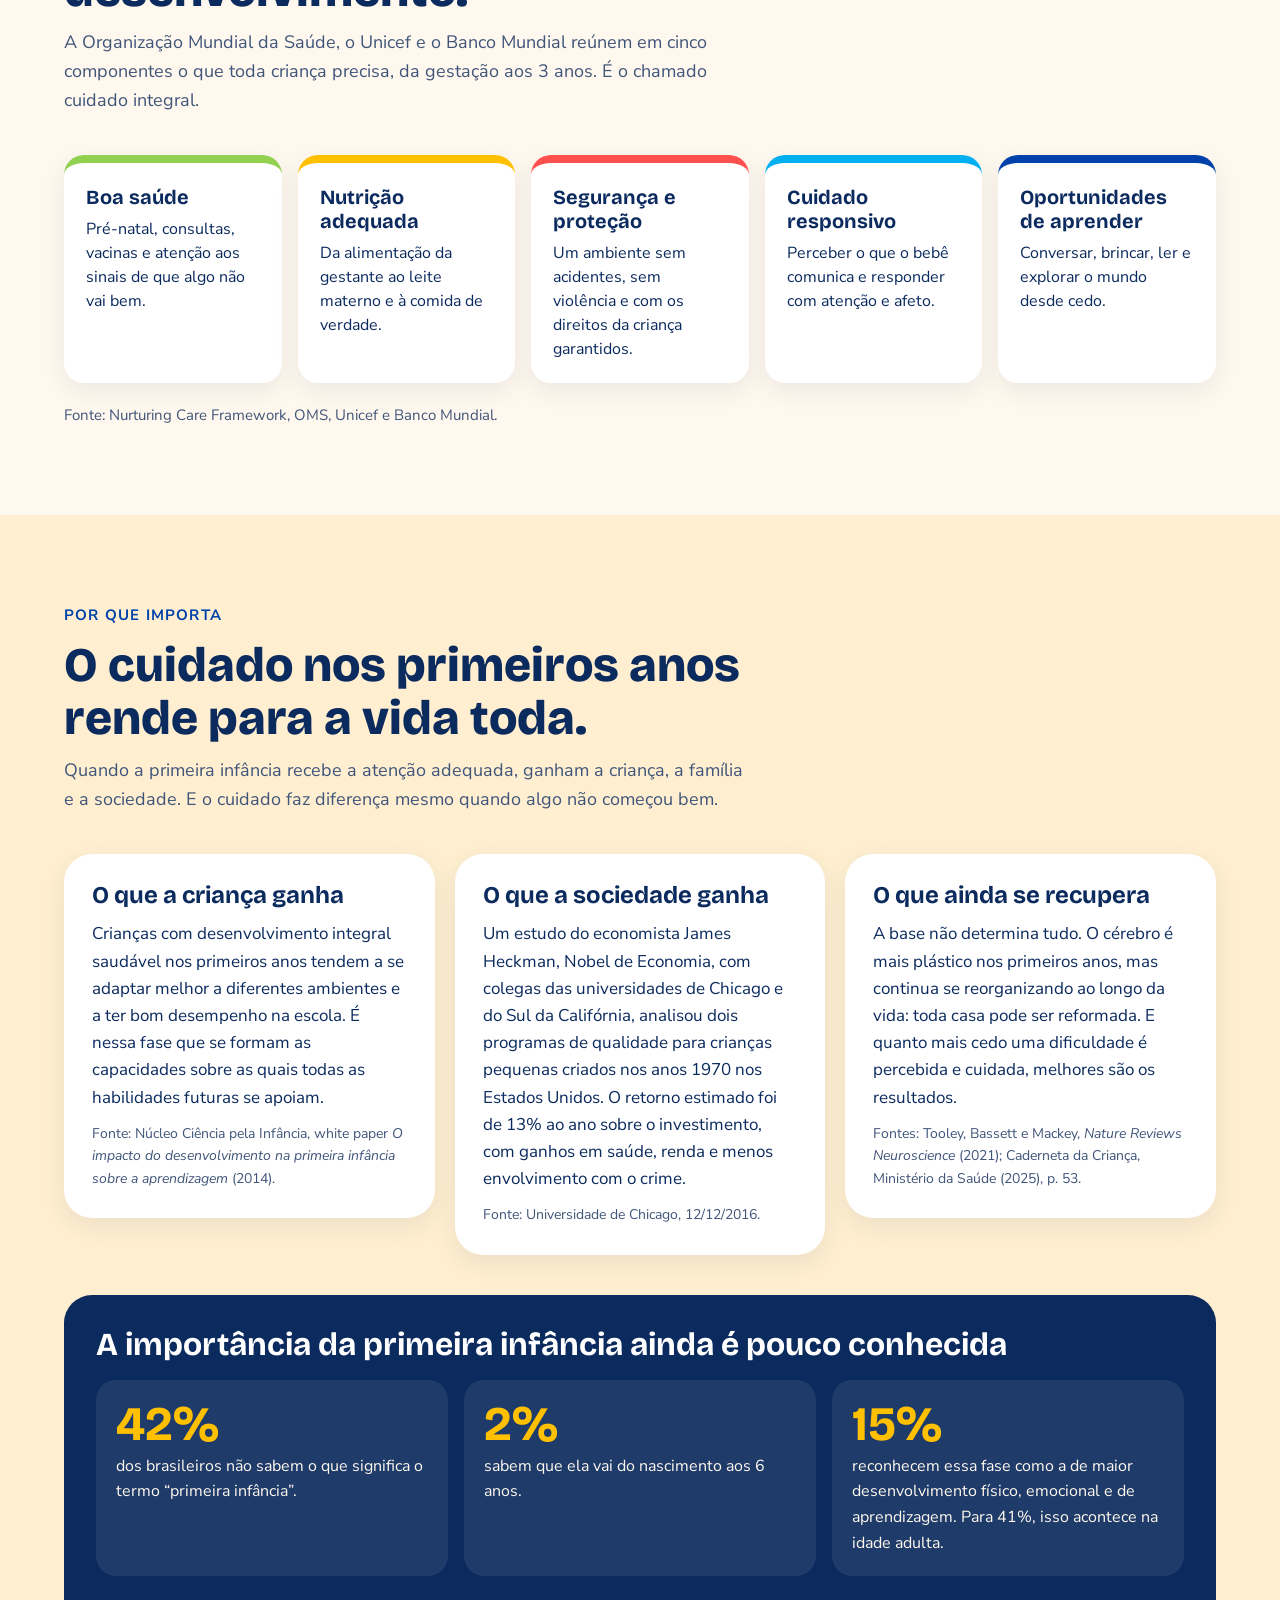
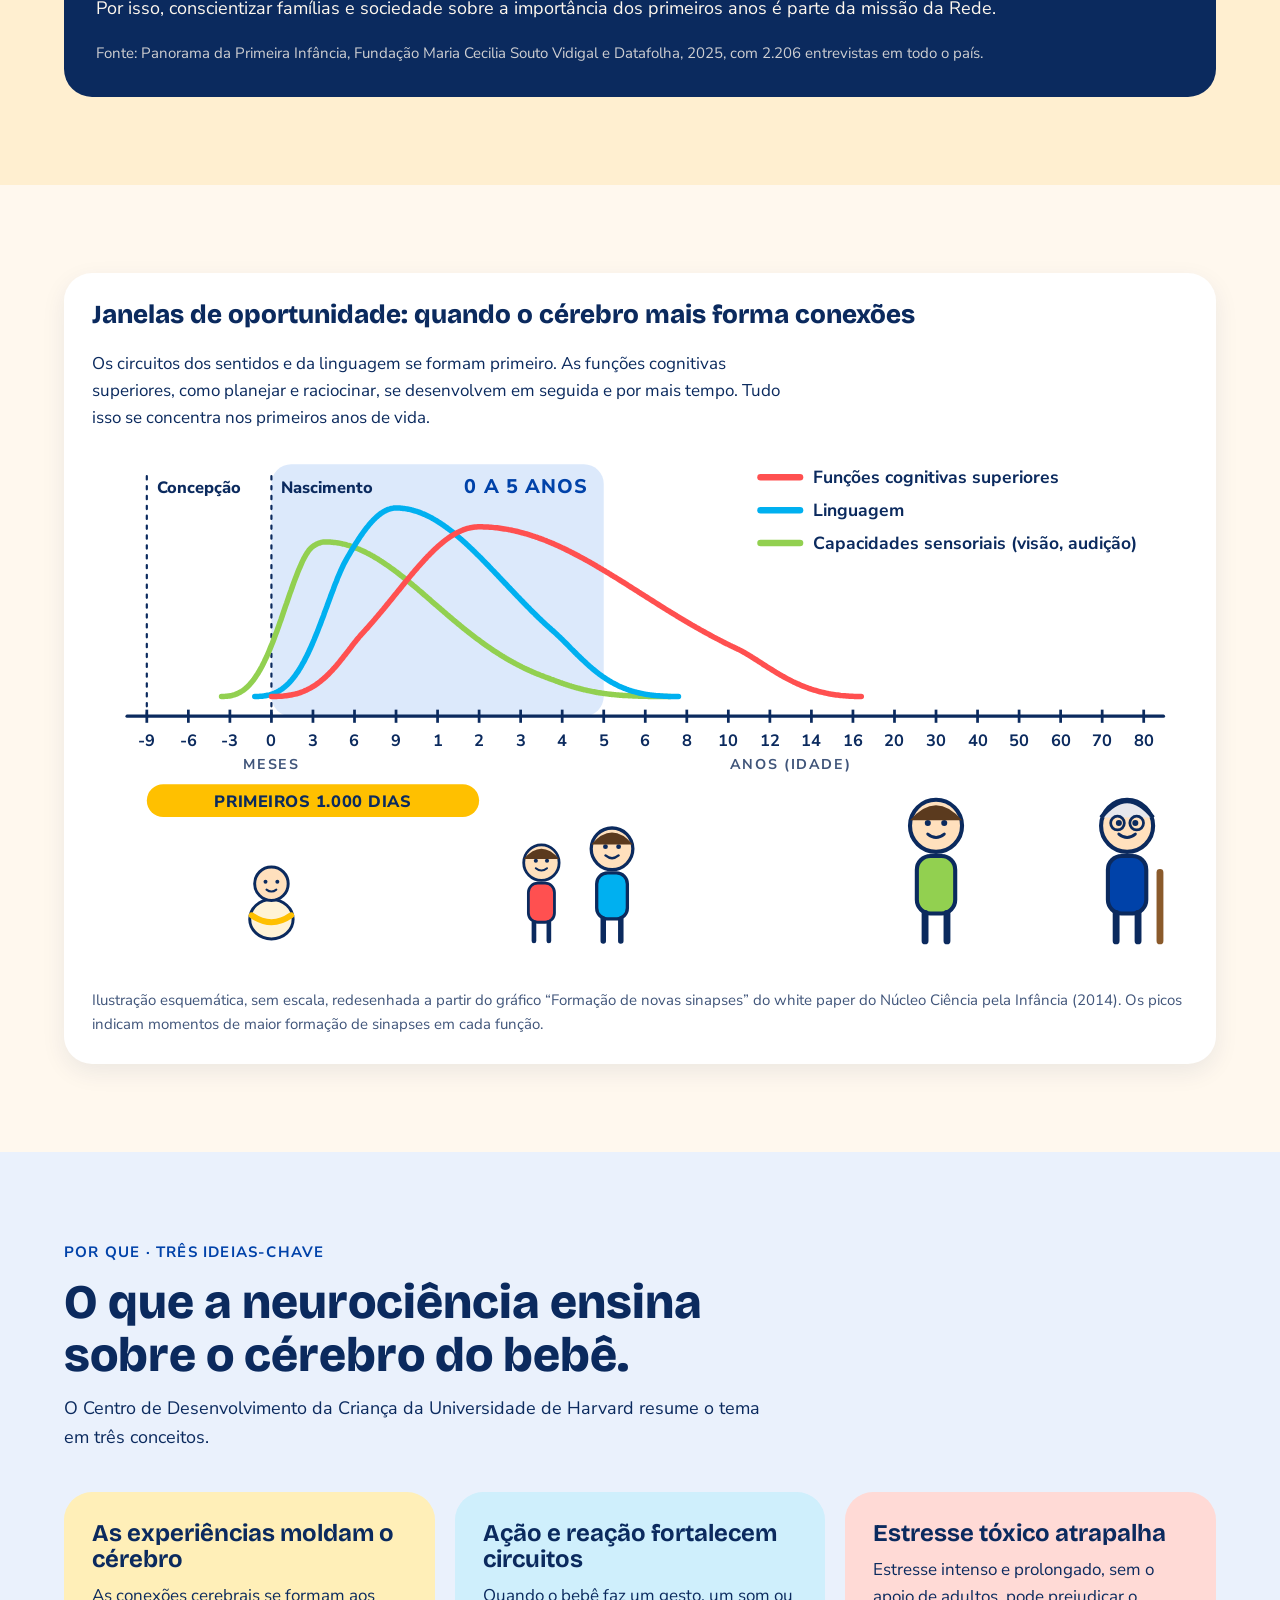
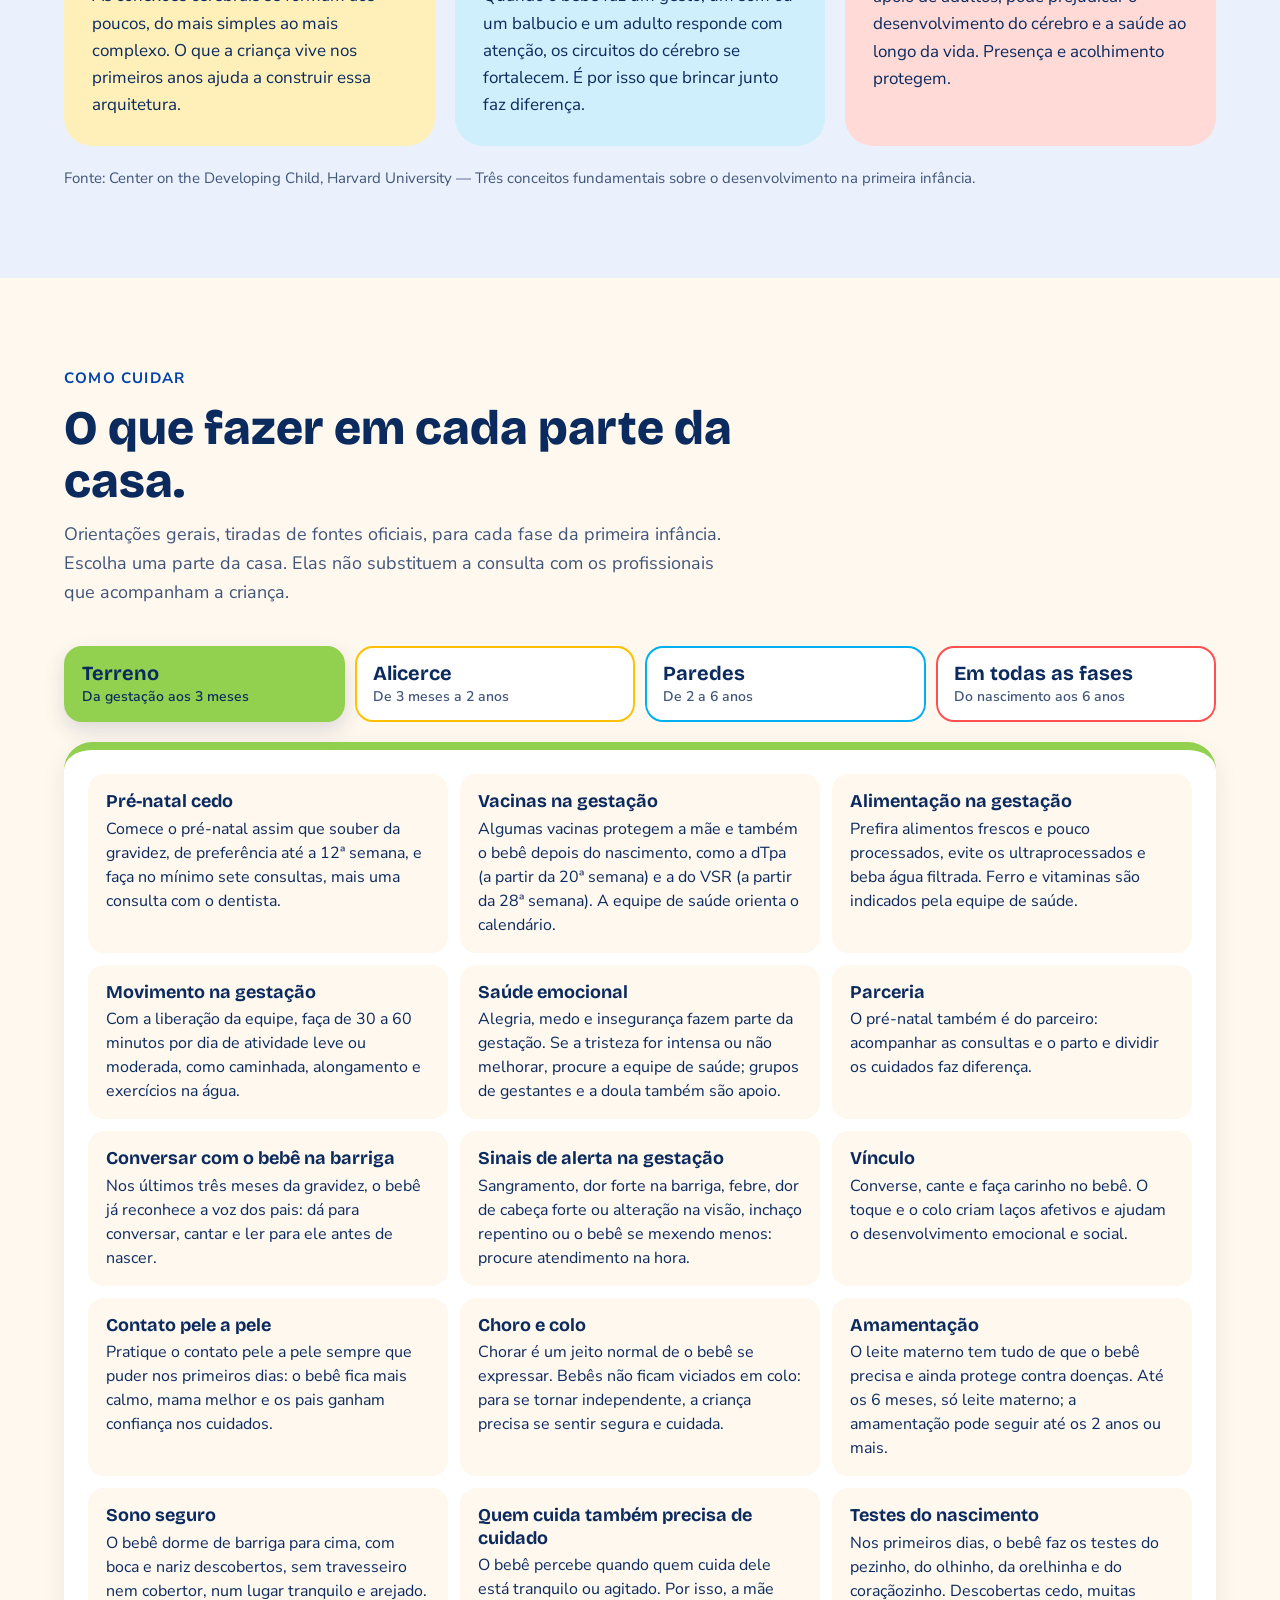
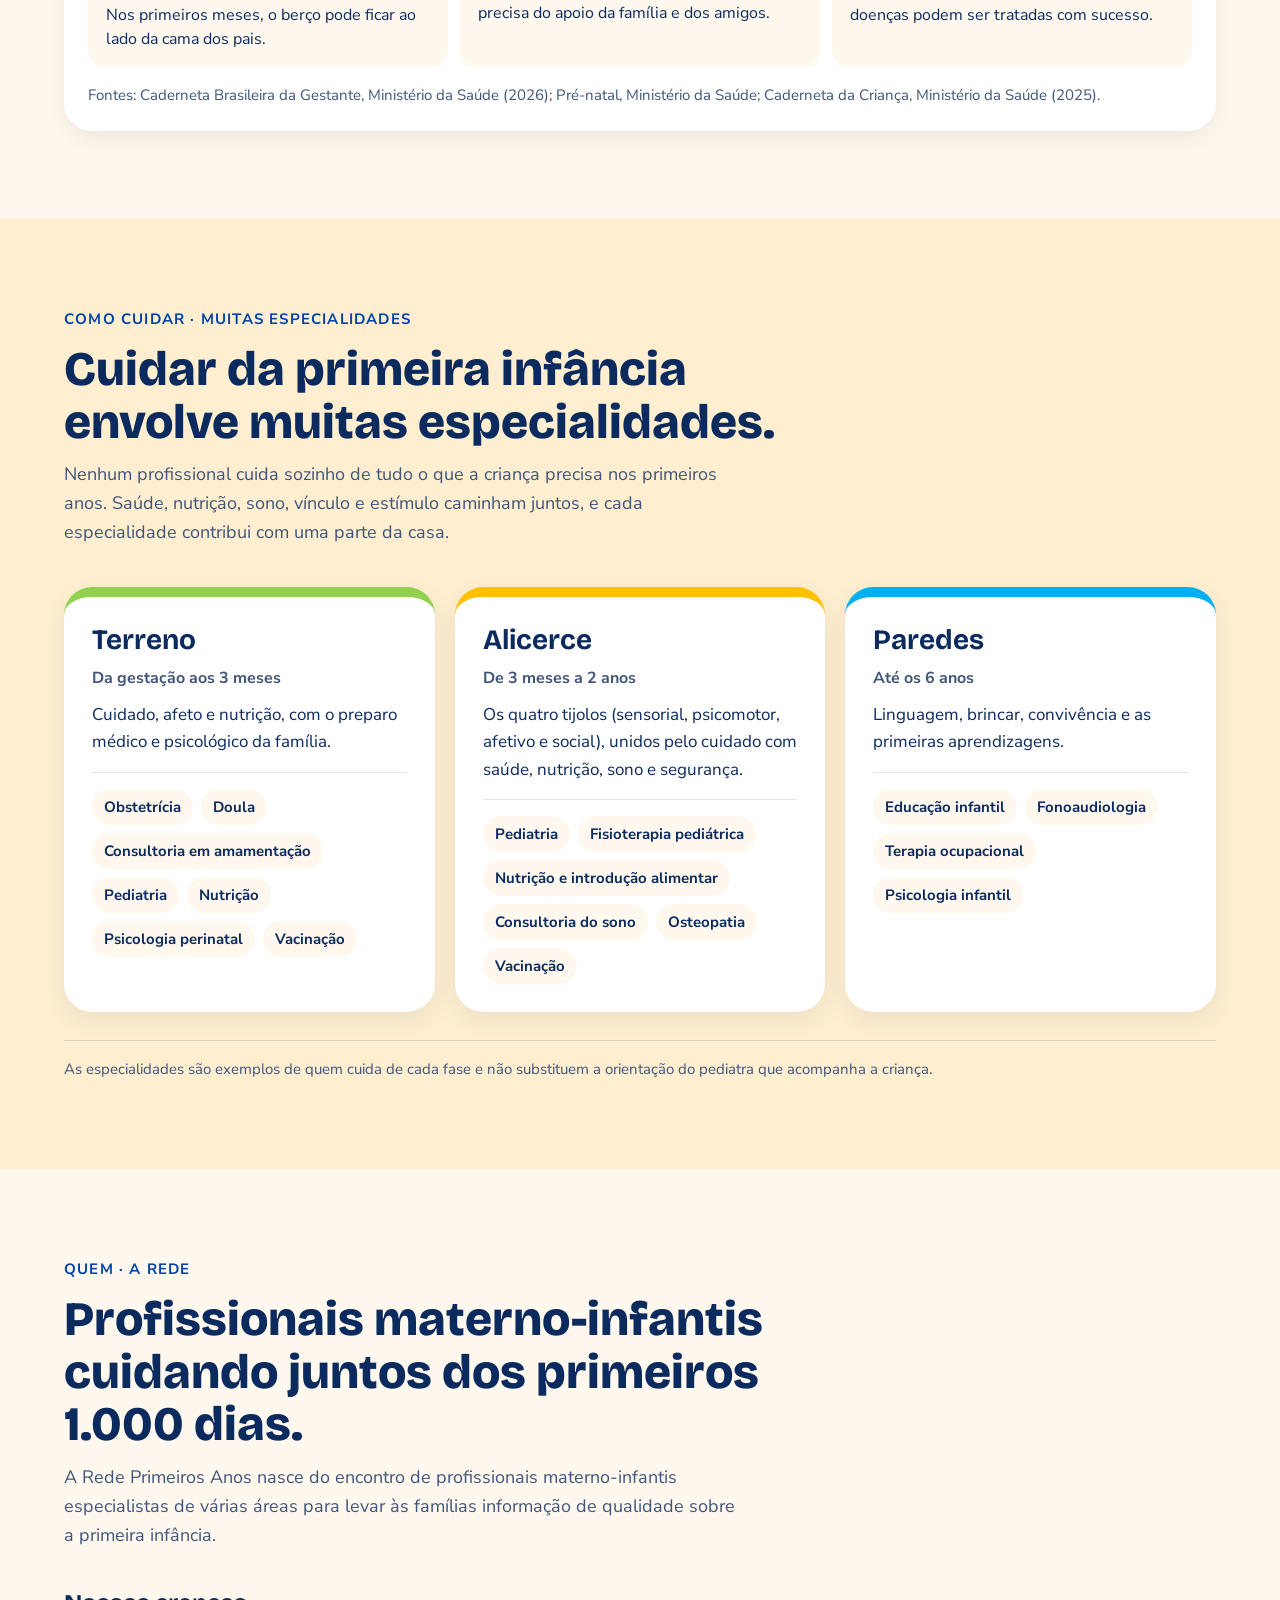
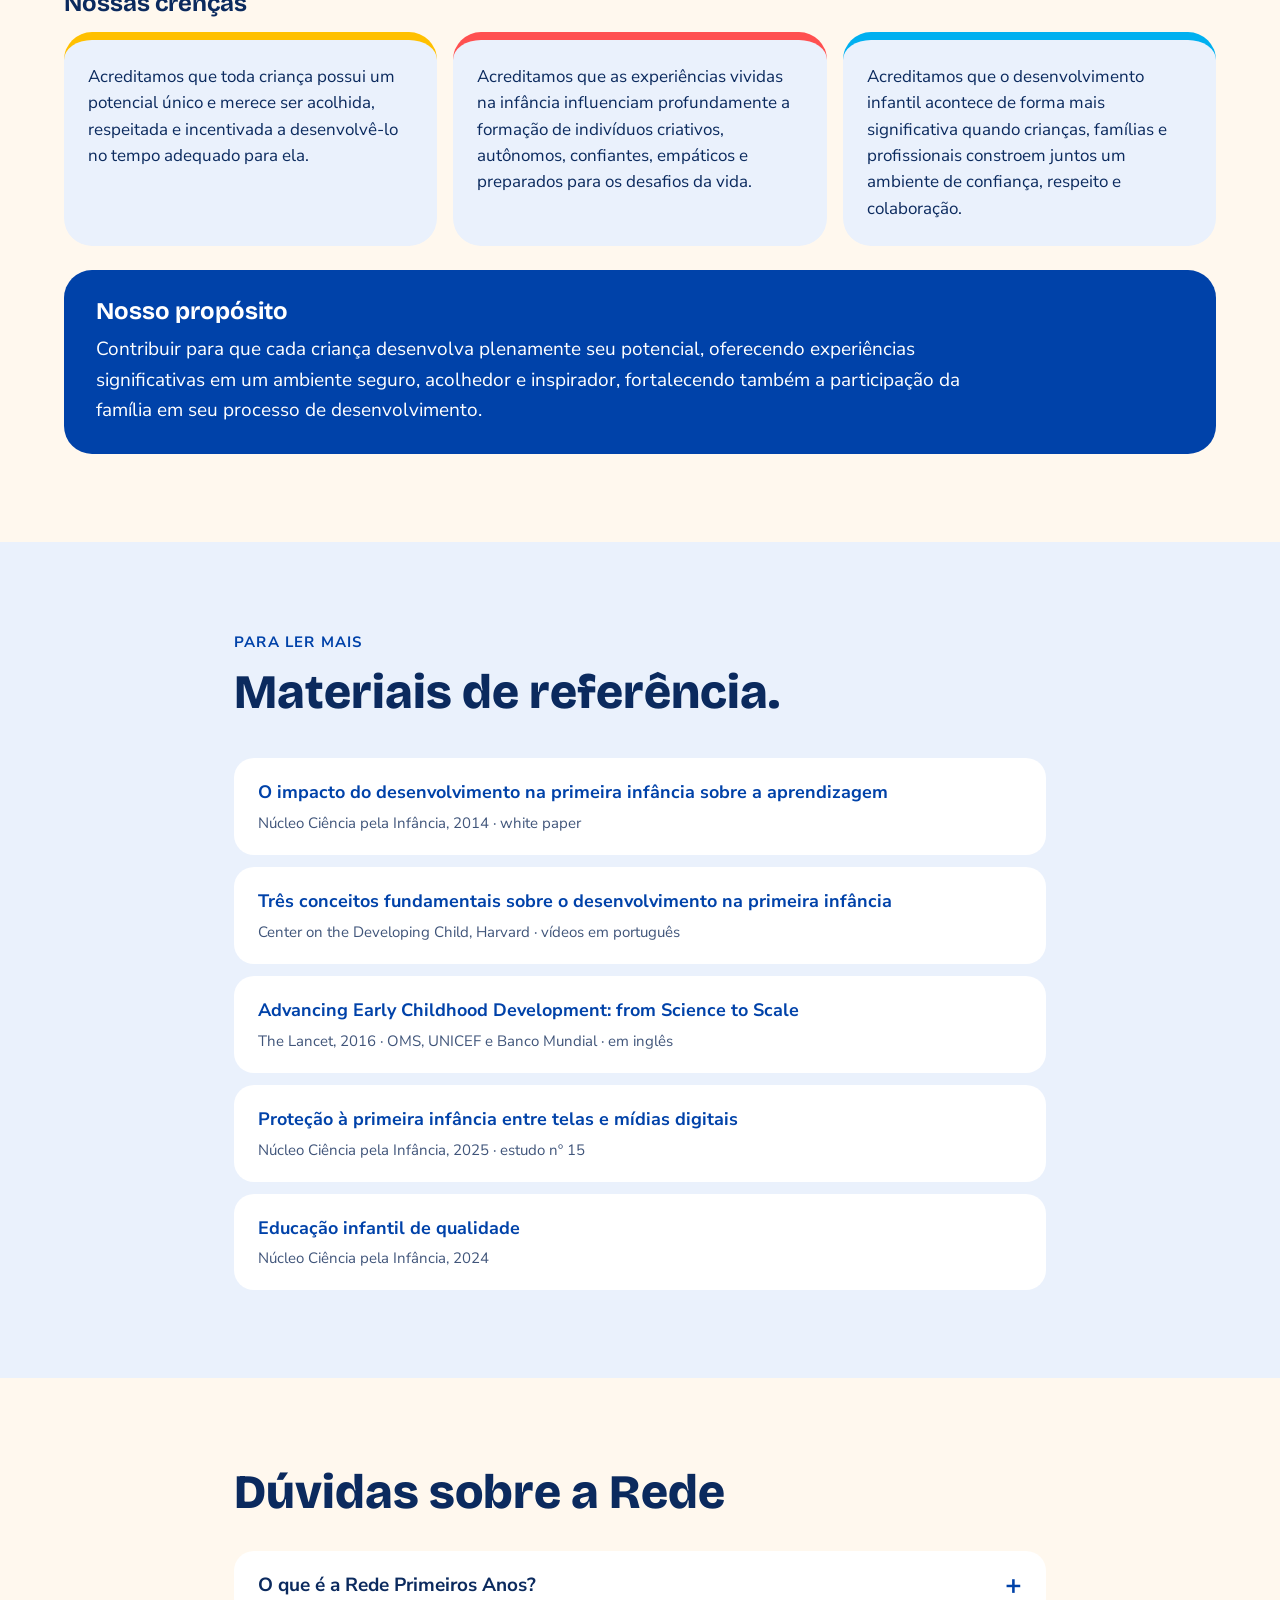
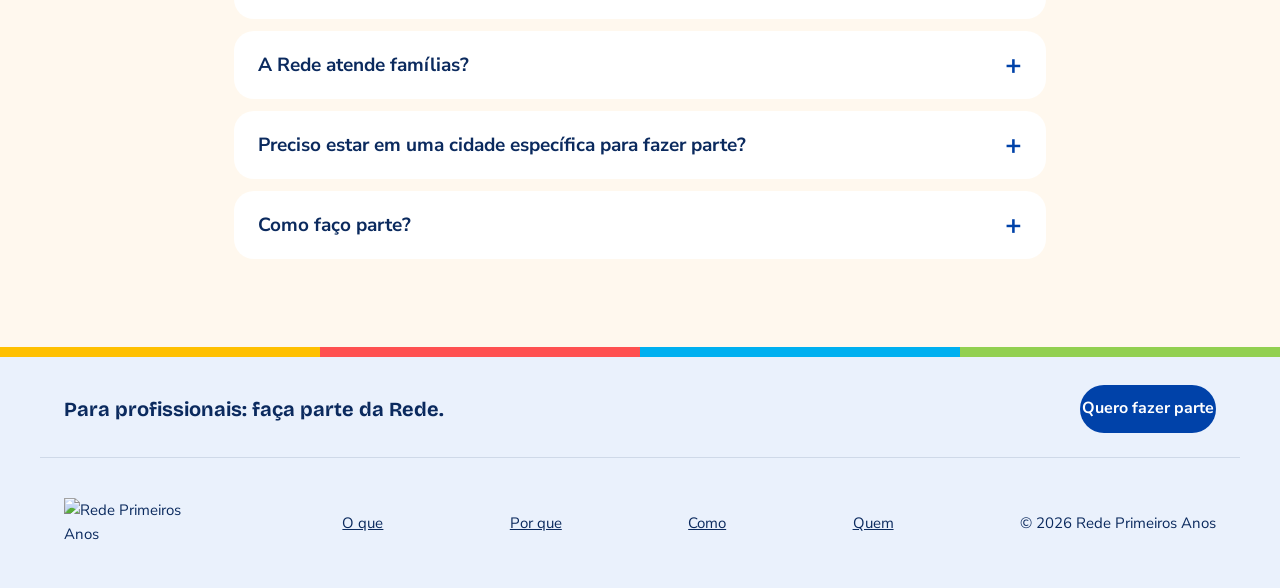
==== commit fcad44bb: "Prévia: fontes só como citação, sem links (não publicada) Co-Authored-By: Claude Opus 5.5 <noreply@a" ====
--- a/index.html
+++ b/index.html
@@ -16,7 +16,7 @@
 <link rel="preconnect" href="https://fonts.googleapis.com">
 <link rel="preconnect" href="https://fonts.gstatic.com" crossorigin>
 <link href="https://fonts.googleapis.com/css2?family=Bricolage+Grotesque:opsz,wght@12..96,500;12..96,700;12..96,800&family=Nunito+Sans:wght@400;600;700&display=swap" rel="stylesheet">
-<link rel="stylesheet" href="assets/css/style.css?v=4">
+<link rel="stylesheet" href="assets/css/style.css?v=5">
 <script type="application/ld+json">
 {"@context":"https://schema.org","@type":"Organization","name":"Rede Primeiros Anos","url":"https://redeprimeirosanos.com.br","logo":"https://redeprimeirosanos.com.br/assets/img/favicon-512.png"}
 </script>
@@ -97,7 +97,7 @@
       <li style="--c:#FF5050"><span class="n" aria-hidden="true">4</span><div><b>Telhado · o indivíduo pleno</b><span>A pessoa que colhe os frutos em habilidades e competências. A base não determina tudo: o cérebro continua se reorganizando ao longo da vida, e toda casa pode ser reformada.</span></div></li>
     </ol>
     <p class="casa-mil"><strong>Terreno e alicerce somam os 1.000 dias cruciais:</strong> cerca de 270 dias de gestação e 730 depois do nascimento.</p>
-    <p class="fonte">Fontes: Comitê Científico do Núcleo Ciência pela Infância (2014); <a href="https://www.sbp.com.br/pediatria-para-familias/primeira-infancia/" target="_blank" rel="noopener">Sociedade Brasileira de Pediatria</a>, sobre os 1.000 dias; <a href="https://www2.camara.leg.br/legin/fed/lei/2016/lei-13257-8-marco-2016-782483-normaatualizada-pl.html" target="_blank" rel="noopener">Lei 13.257/2016</a>, o Marco Legal da Primeira Infância; <a href="https://developingchild.harvard.edu/key-concept/brain-architecture" target="_blank" rel="noopener">Center on the Developing Child, de Harvard</a>, sobre a construção do cérebro.</p>
+    <p class="fonte">Fontes: Comitê Científico do Núcleo Ciência pela Infância (2014); Sociedade Brasileira de Pediatria, sobre os 1.000 dias; Lei 13.257/2016, o Marco Legal da Primeira Infância; Center on the Developing Child, de Harvard, sobre a construção do cérebro.</p>
     </div>
   </div>
 </section>
@@ -137,7 +137,7 @@
       <li style="--c:#00B0F0"><b>Cuidado responsivo</b><span>Perceber o que o bebê comunica e responder com atenção e afeto.</span></li>
       <li style="--c:#0042A9"><b>Oportunidades de aprender</b><span>Conversar, brincar, ler e explorar o mundo desde cedo.</span></li>
     </ul>
-    <p class="fonte">Fonte: <a href="https://nurturing-care.org/about/what-is-the-nurturing-care-framework/" target="_blank" rel="noopener">Nurturing Care Framework</a>, OMS, Unicef e Banco Mundial.</p>
+    <p class="fonte">Fonte: Nurturing Care Framework, OMS, Unicef e Banco Mundial.</p>
   </div>
 </section>
 
@@ -158,7 +158,7 @@
       <article class="ganho">
         <h3>O que a sociedade ganha</h3>
         <p>Um estudo do economista James Heckman, Nobel de Economia, com colegas das universidades de Chicago e do Sul da Califórnia, analisou dois programas de qualidade para crianças pequenas criados nos anos 1970 nos Estados Unidos. O retorno estimado foi de 13% ao ano sobre o investimento, com ganhos em saúde, renda e menos envolvimento com o crime.</p>
-        <p class="fonte">Fonte: <a href="https://news.uchicago.edu/story/investment-early-childhood-programs-yields-robust-returns" target="_blank" rel="noopener">Universidade de Chicago</a>, 12/12/2016.</p>
+        <p class="fonte">Fonte: Universidade de Chicago, 12/12/2016.</p>
       </article>
       <article class="ganho">
         <h3>O que ainda se recupera</h3>
@@ -174,7 +174,7 @@
         <div class="dado"><strong>15%</strong><span>reconhecem essa fase como a de maior desenvolvimento físico, emocional e de aprendizagem. Para 41%, isso acontece na idade adulta.</span></div>
       </div>
       <p>Por isso, conscientizar famílias e sociedade sobre a importância dos primeiros anos é parte da missão da Rede.</p>
-      <p class="fonte">Fonte: <a href="https://primeirainfancia.org.br/noticias/panorama-da-primeira-infancia-pesquisa-mostra-o-que-o-brasil-sabe-vive-e-pensa-sobre-os-primeiros-seis-anos-de-vida/" target="_blank" rel="noopener">Panorama da Primeira Infância</a>, Fundação Maria Cecilia Souto Vidigal e Datafolha, 2025, com 2.206 entrevistas em todo o país.</p>
+      <p class="fonte">Fonte: Panorama da Primeira Infância, Fundação Maria Cecilia Souto Vidigal e Datafolha, 2025, com 2.206 entrevistas em todo o país.</p>
     </div>
   </div>
 </section>
@@ -263,7 +263,7 @@
 </svg>
       </div>
       <p class="swipe-hint" aria-hidden="true">Deslize para o lado para ver o gráfico completo →</p>
-      <p class="fonte">Ilustração esquemática, sem escala, redesenhada a partir do gráfico “Formação de novas sinapses” do white paper do <a href="https://portaldeboaspraticas.iff.fiocruz.br/biblioteca/o-impacto-do-desenvolvimento-na-primeira-infancia-sobre-a-aprendizagem" target="_blank" rel="noopener">Núcleo Ciência pela Infância (2014)</a>. Os picos indicam momentos de maior formação de sinapses em cada função.</p>
+      <p class="fonte">Ilustração esquemática, sem escala, redesenhada a partir do gráfico “Formação de novas sinapses” do white paper do Núcleo Ciência pela Infância (2014). Os picos indicam momentos de maior formação de sinapses em cada função.</p>
     </div>
   </div>
 </section>
@@ -289,7 +289,7 @@
         <p>Estresse intenso e prolongado, sem o apoio de adultos, pode prejudicar o desenvolvimento do cérebro e a saúde ao longo da vida. Presença e acolhimento protegem.</p>
       </article>
     </div>
-    <p class="fonte">Fonte: Center on the Developing Child, Harvard University — <a href="https://developingchild.harvard.edu/resources/tres-conceitos-fundamentais-sobre-o-desenvolvimento-na-primeira-infancia/" target="_blank" rel="noopener">Três conceitos fundamentais sobre o desenvolvimento na primeira infância</a>.</p>
+    <p class="fonte">Fonte: Center on the Developing Child, Harvard University — Três conceitos fundamentais sobre o desenvolvimento na primeira infância.</p>
   </div>
 </section>
 
@@ -388,23 +388,23 @@
     </div>
     <ul class="refs">
       <li>
-        <a href="https://portaldeboaspraticas.iff.fiocruz.br/biblioteca/o-impacto-do-desenvolvimento-na-primeira-infancia-sobre-a-aprendizagem" target="_blank" rel="noopener">O impacto do desenvolvimento na primeira infância sobre a aprendizagem</a>
+        <strong>O impacto do desenvolvimento na primeira infância sobre a aprendizagem</strong>
         <span>Núcleo Ciência pela Infância, 2014 · white paper</span>
       </li>
       <li>
-        <a href="https://developingchild.harvard.edu/resources/tres-conceitos-fundamentais-sobre-o-desenvolvimento-na-primeira-infancia/" target="_blank" rel="noopener">Três conceitos fundamentais sobre o desenvolvimento na primeira infância</a>
+        <strong>Três conceitos fundamentais sobre o desenvolvimento na primeira infância</strong>
         <span>Center on the Developing Child, Harvard · vídeos em português</span>
       </li>
       <li>
-        <a href="https://www.who.int/publications/m/item/advancing-early-childhood-development-from-science-to-scale" target="_blank" rel="noopener">Advancing Early Childhood Development: from Science to Scale</a>
+        <strong>Advancing Early Childhood Development: from Science to Scale</strong>
         <span>The Lancet, 2016 · OMS, UNICEF e Banco Mundial · em inglês</span>
       </li>
       <li>
-        <a href="https://ncpi.org.br/wp-content/uploads/2025/12/protecao-a-primeira-infancia-entre-telas-e-midias-digitais-1.pdf" target="_blank" rel="noopener">Proteção à primeira infância entre telas e mídias digitais</a>
+        <strong>Proteção à primeira infância entre telas e mídias digitais</strong>
         <span>Núcleo Ciência pela Infância, 2025 · estudo nº 15</span>
       </li>
       <li>
-        <a href="https://ncpi.org.br/wp-content/uploads/2024/08/Educacao-infantil-de-qualidade.pdf" target="_blank" rel="noopener">Educação infantil de qualidade</a>
+        <strong>Educação infantil de qualidade</strong>
         <span>Núcleo Ciência pela Infância, 2024</span>
       </li>
     </ul>
@@ -446,7 +446,7 @@
   </div>
 </footer>
 
-<script src="assets/js/config.js?v=3"></script>
-<script src="assets/js/app.js?v=3"></script>
+<script src="assets/js/config.js?v=4"></script>
+<script src="assets/js/app.js?v=4"></script>
 </body>
 </html>
--- a/assets/css/style.css
+++ b/assets/css/style.css
@@ -619,3 +619,4 @@
 .proposito h3{font-size:24px;color:#fff}
 .proposito p{font-size:19px;margin:0;max-width:900px}
 @media (max-width:820px){.crencas{grid-template-columns:1fr}.proposito{padding:22px}}
+.refs strong{font-weight:700;font-size:18px;color:var(--purple)}
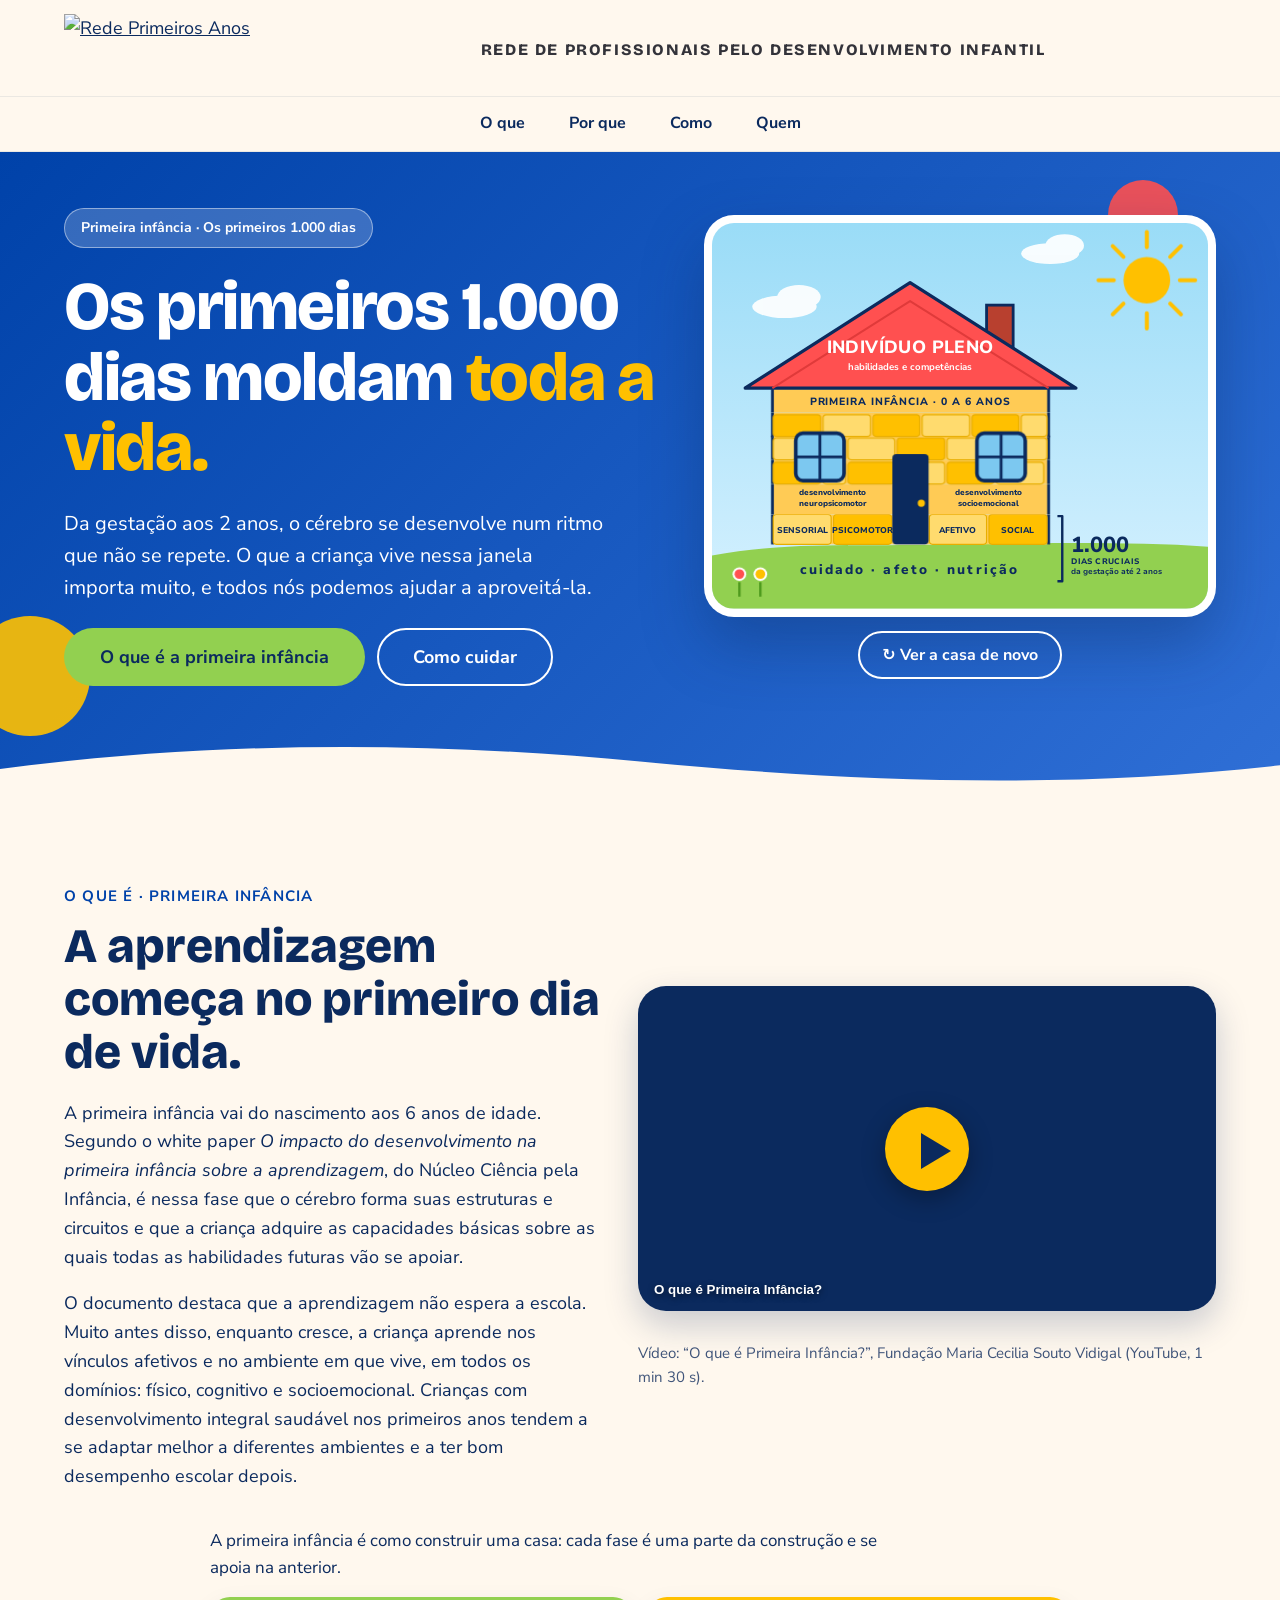
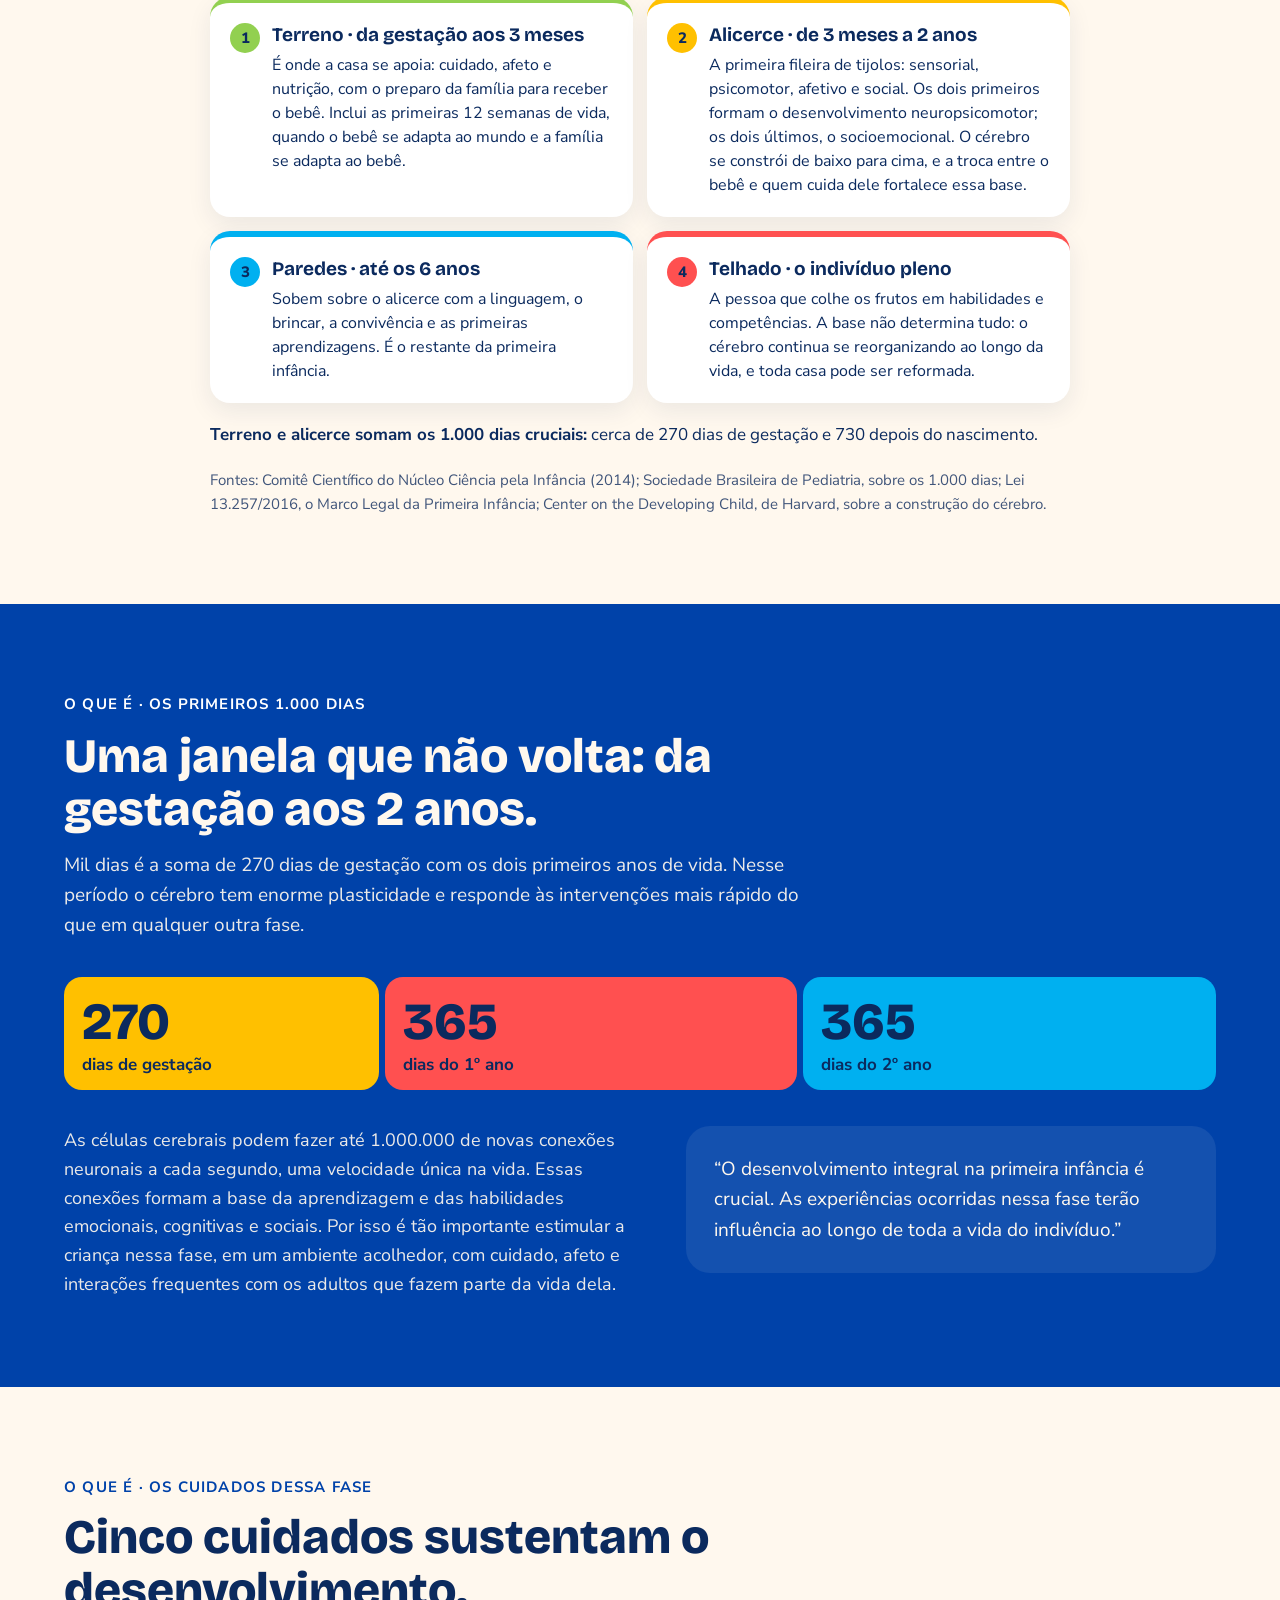
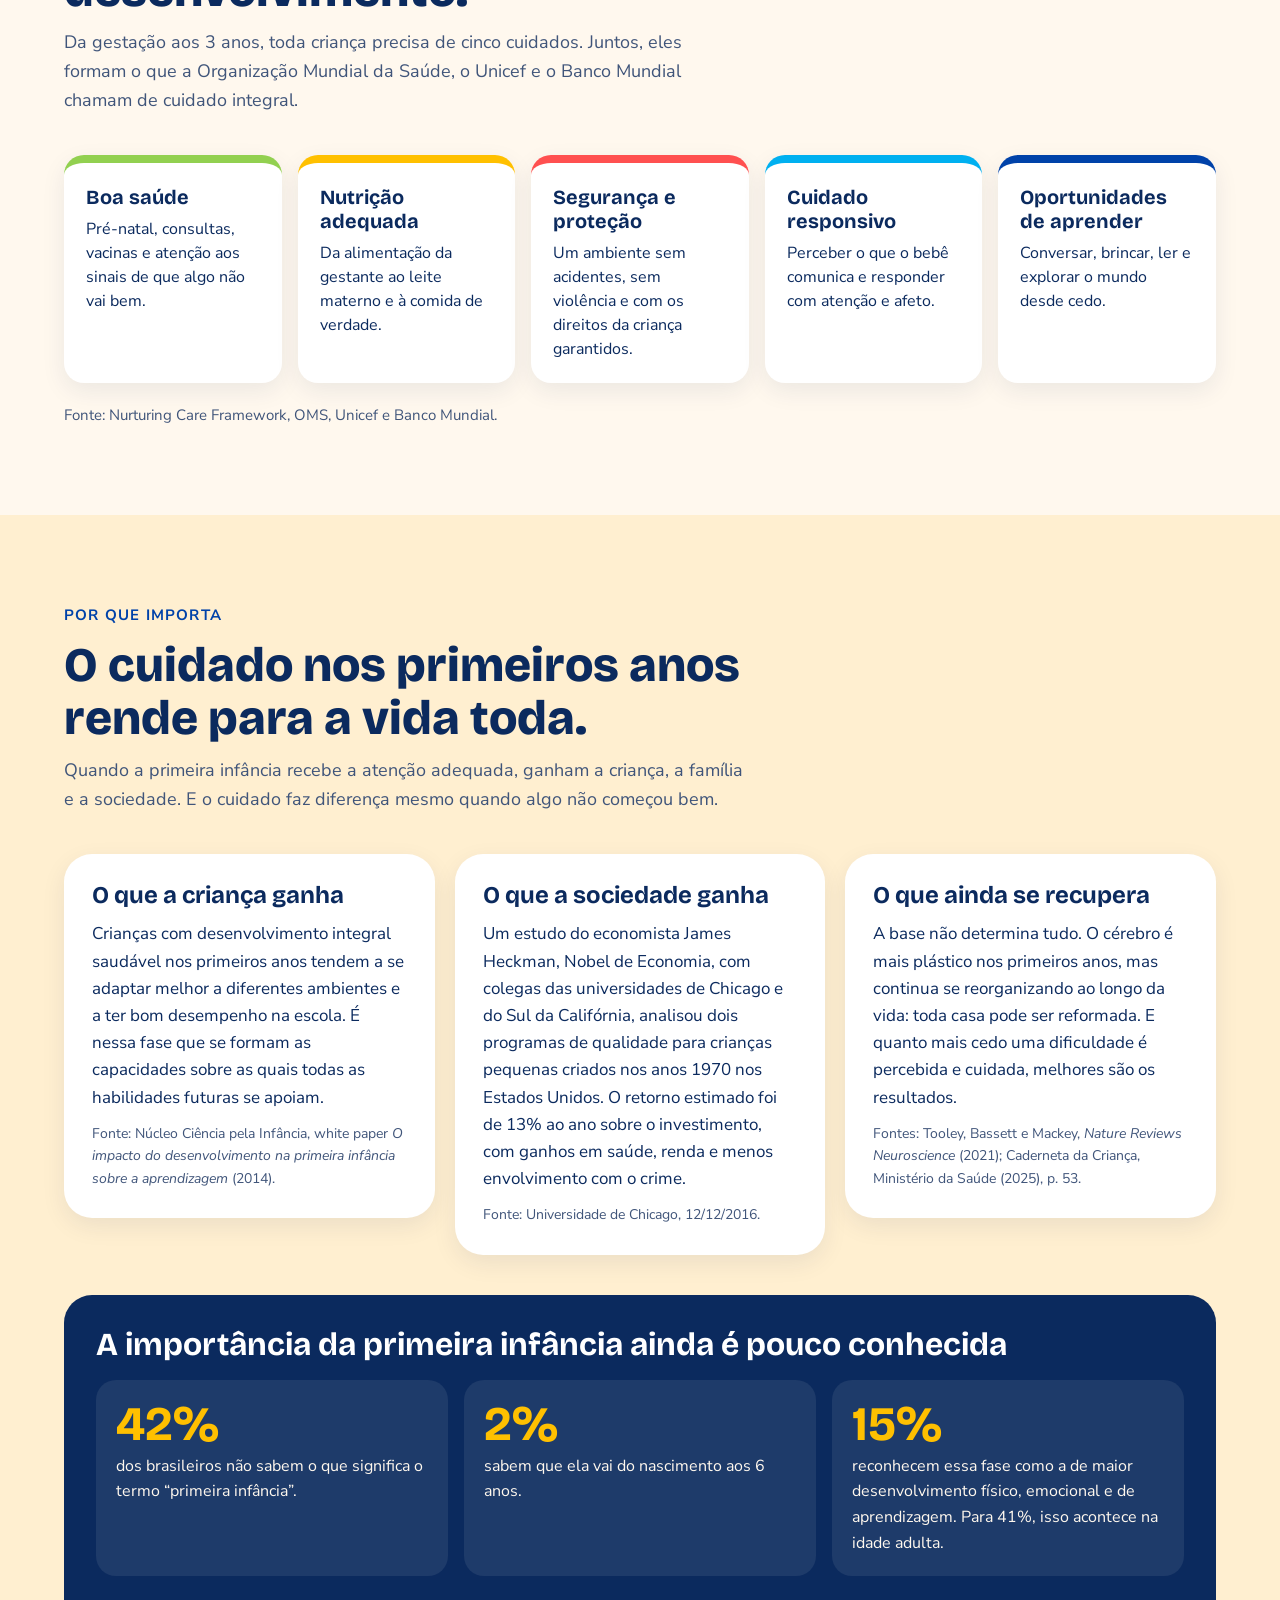
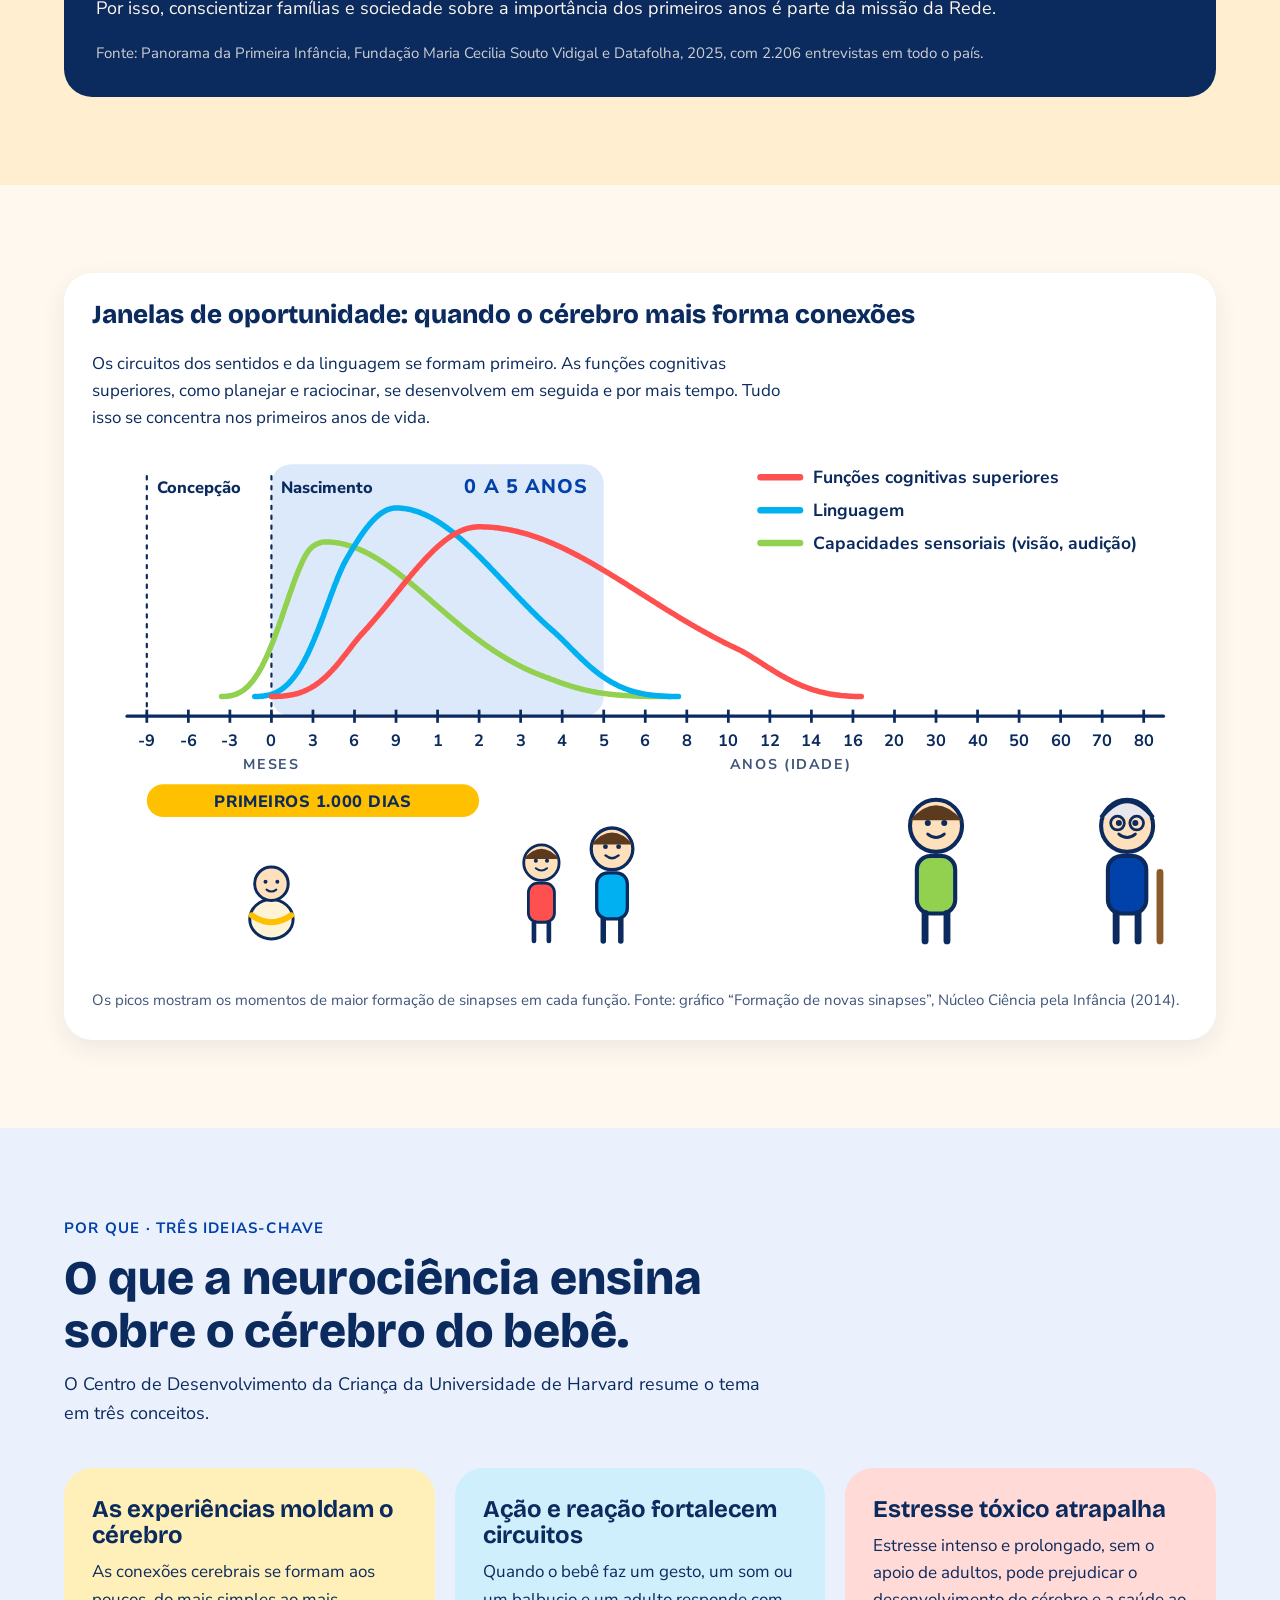
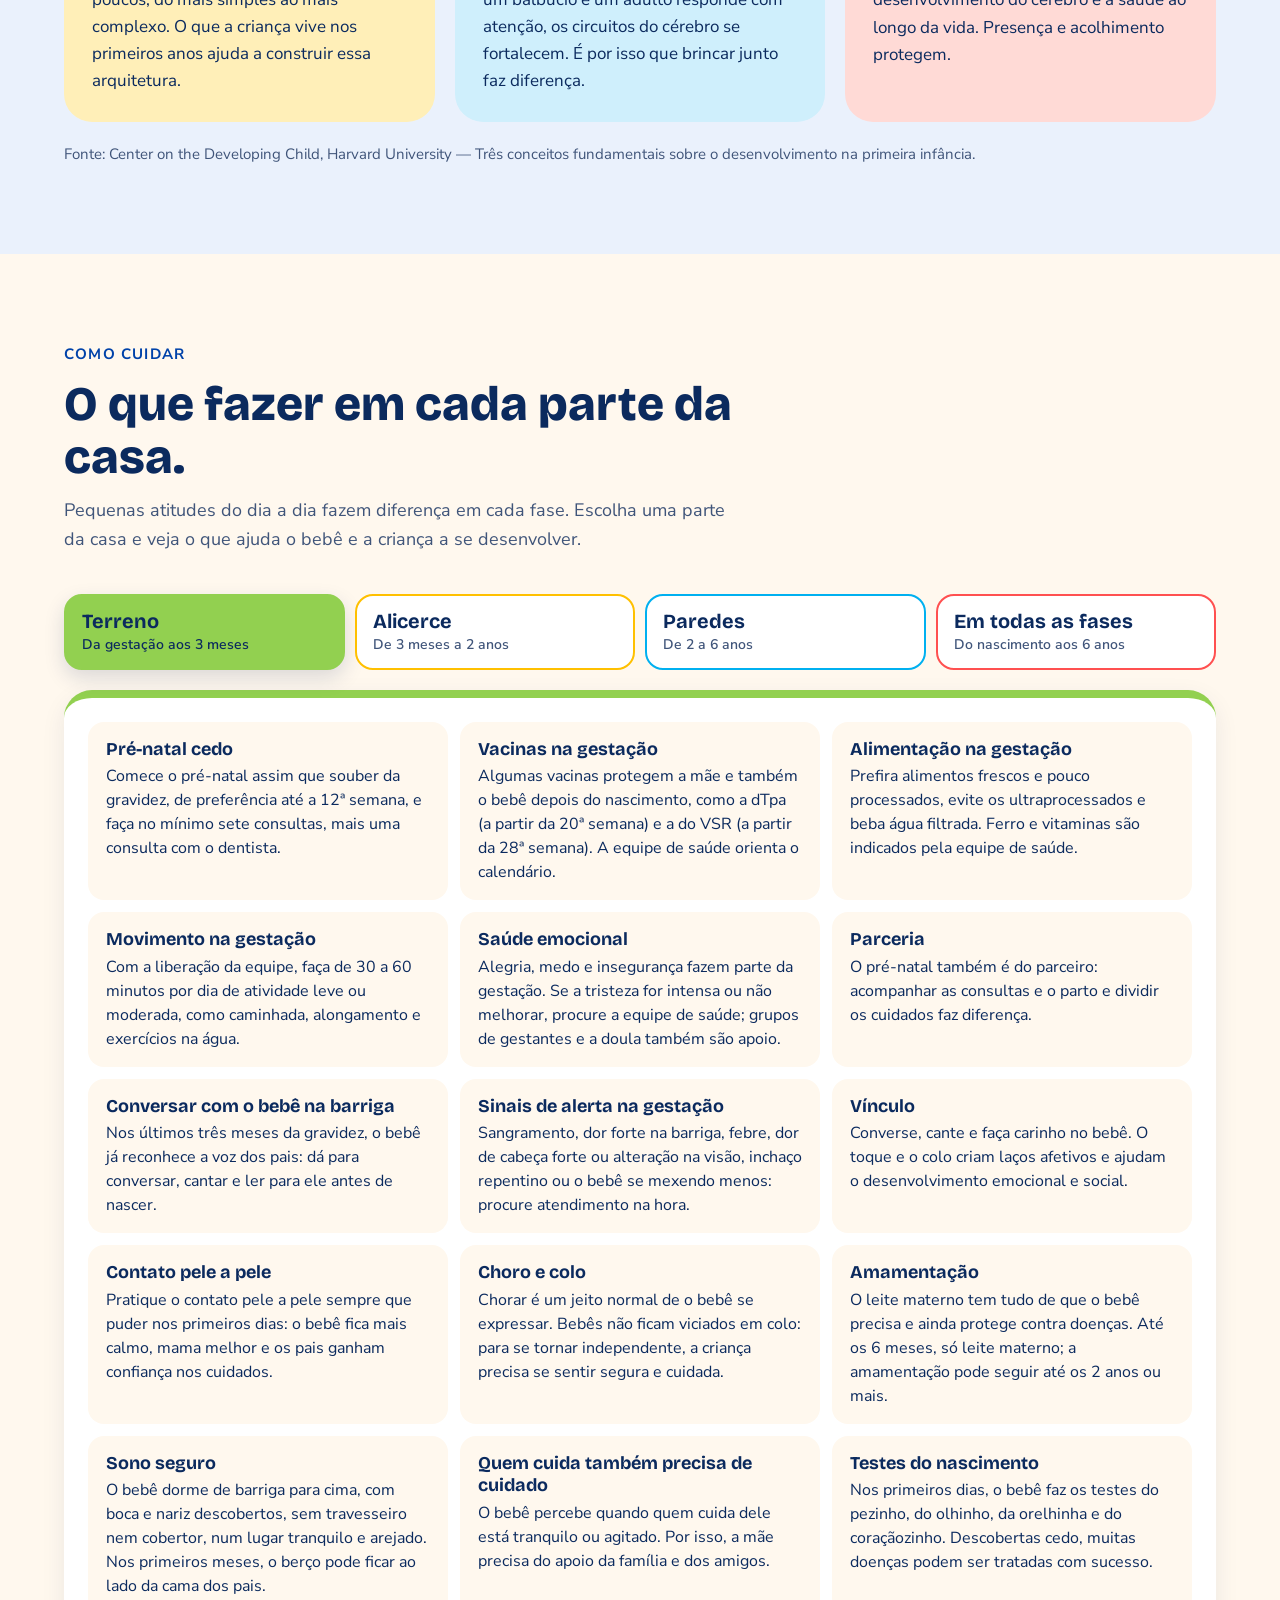
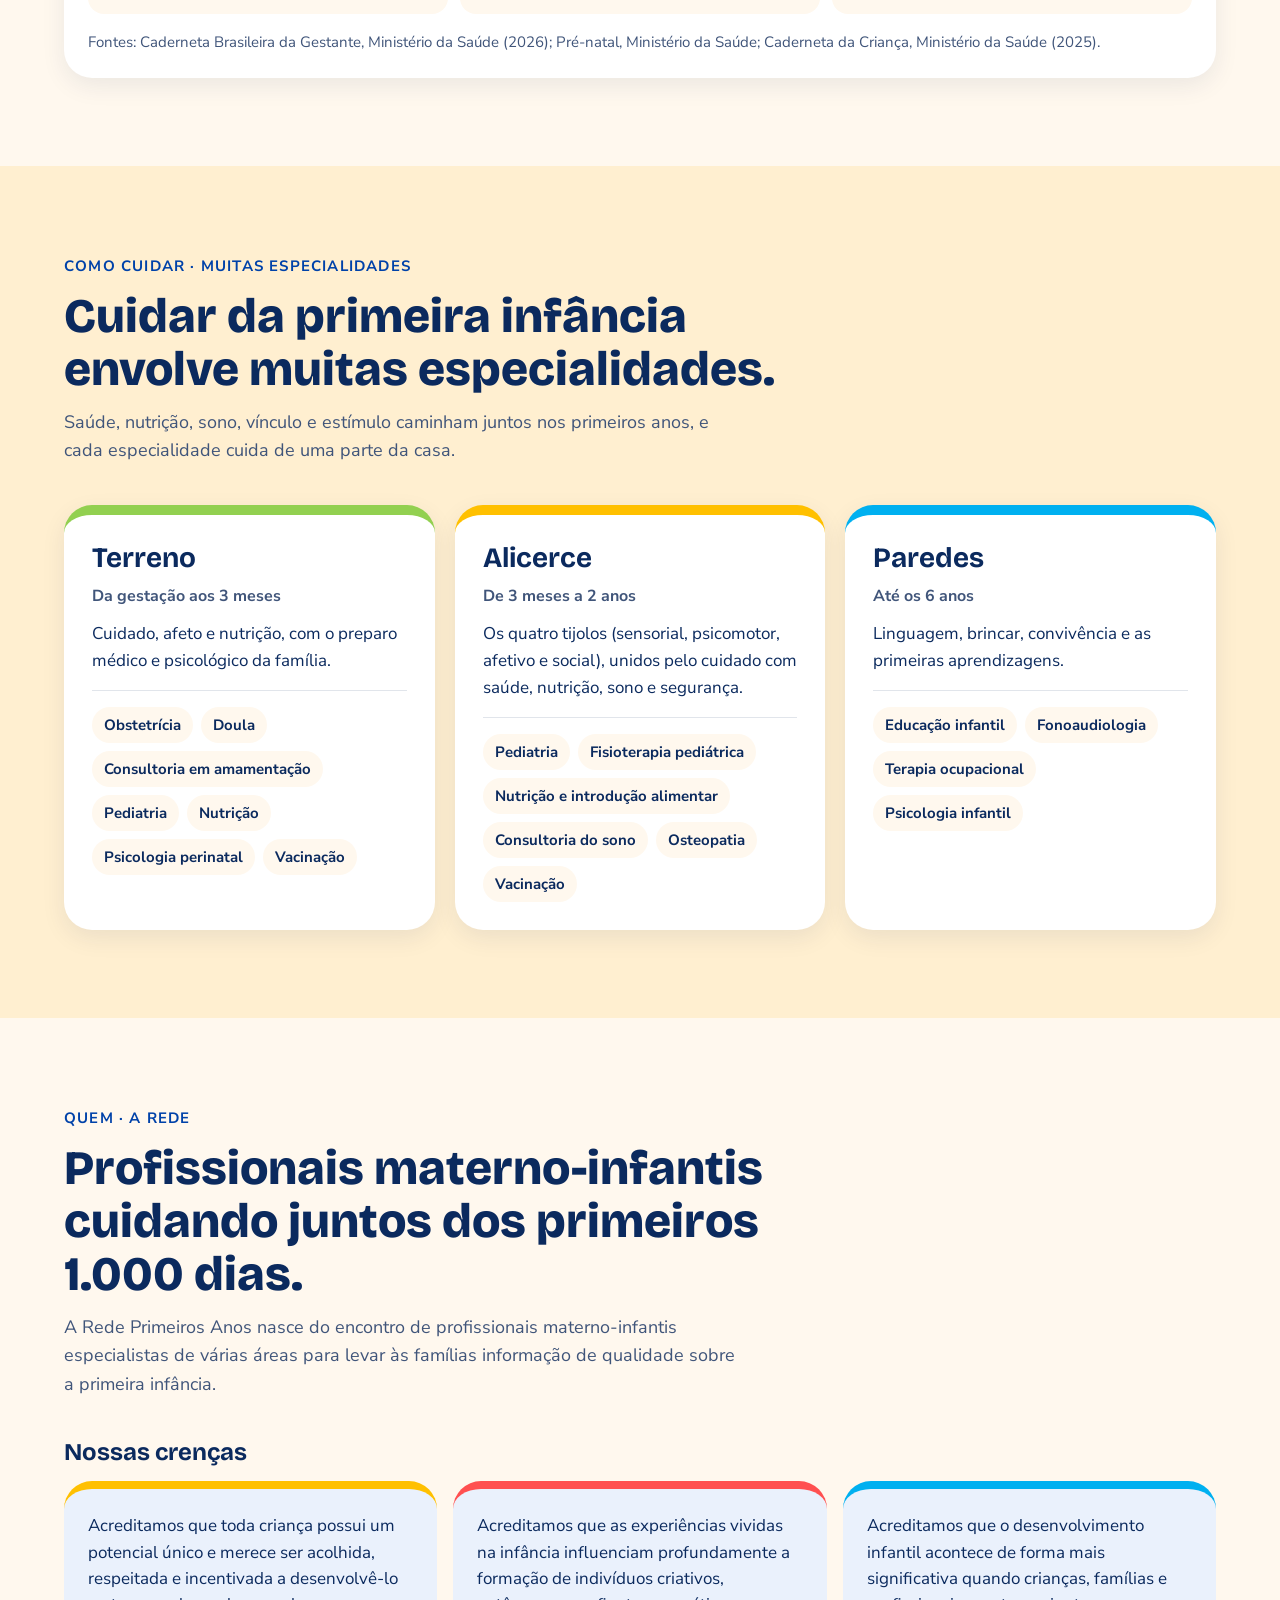
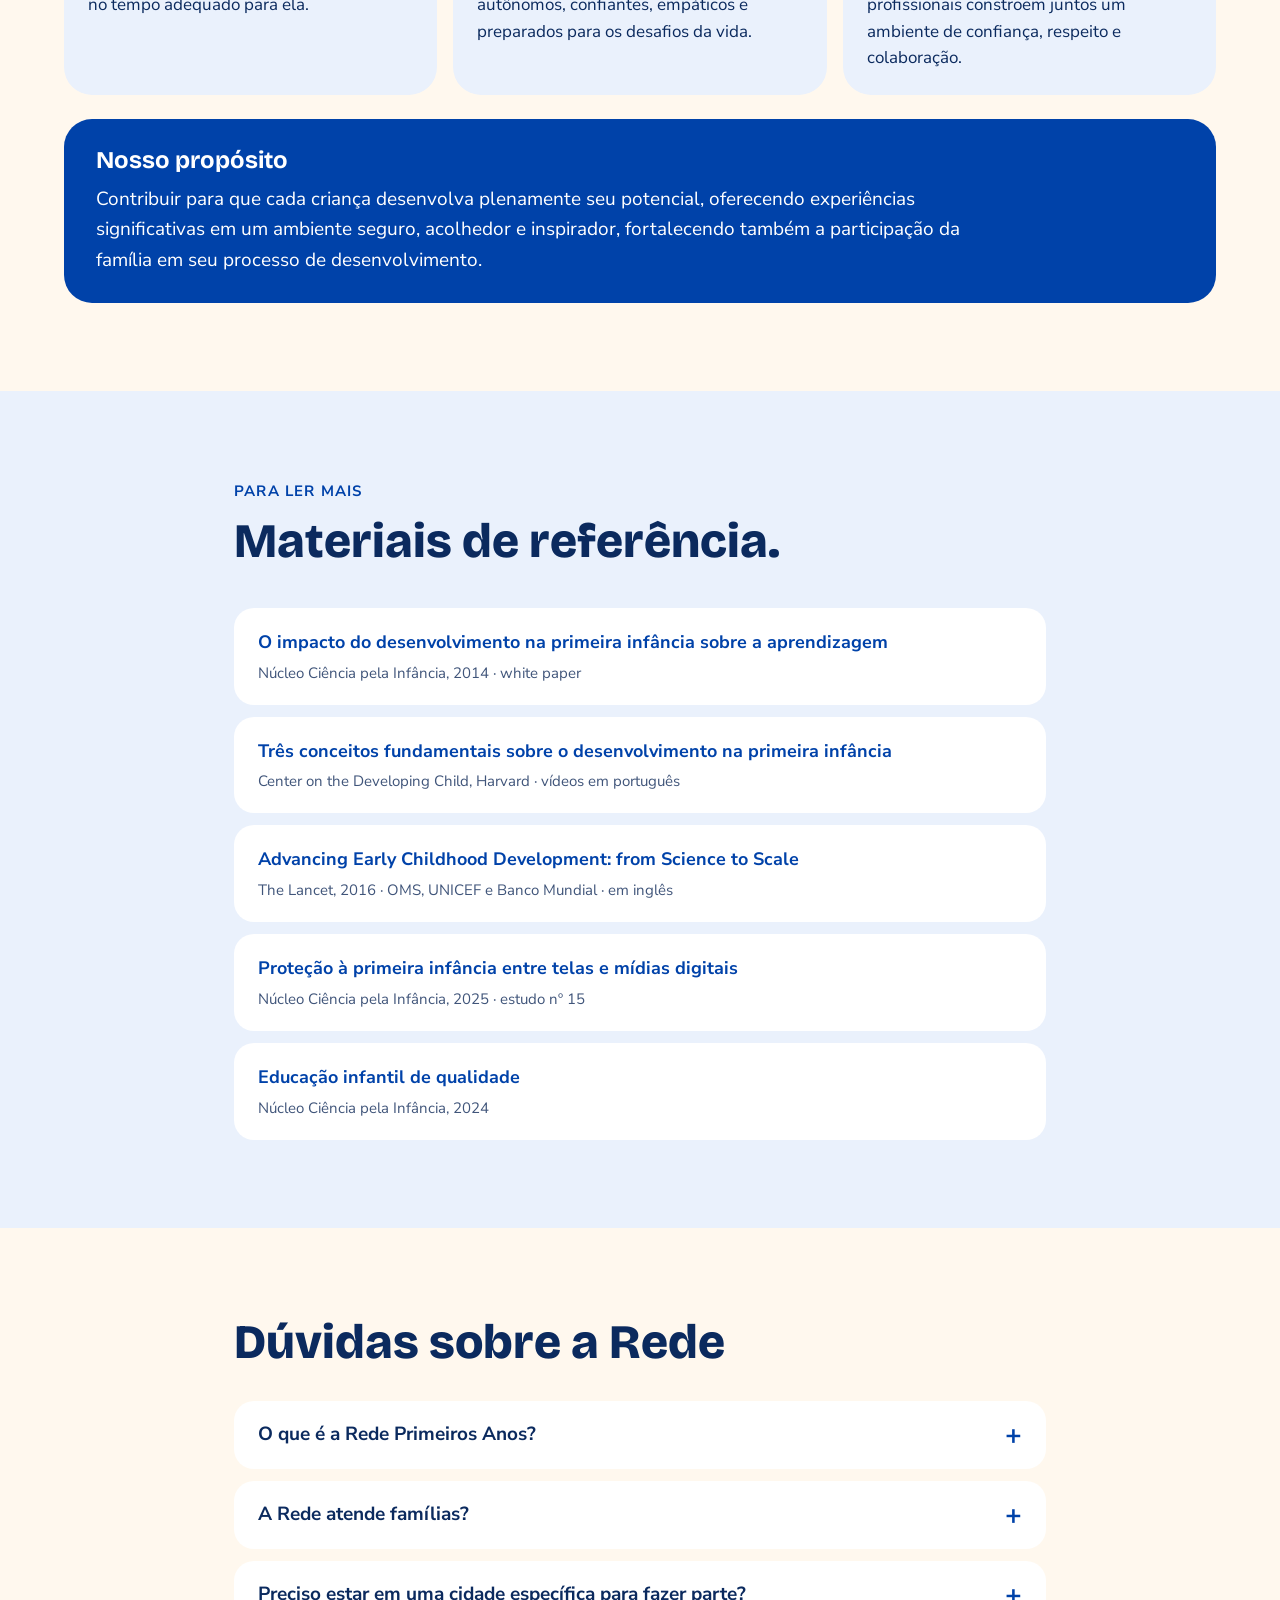
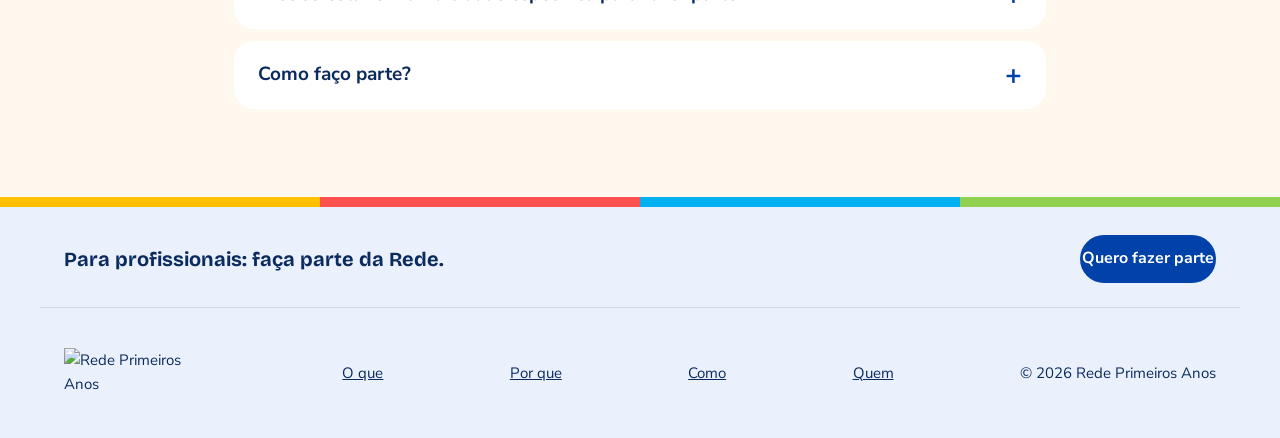
==== commit 46d9e3c2: "Prévia: textos em tom informativo, sem avisos e justificativas (não publicada) Co-Authored-By: Claud" ====
--- a/index.html
+++ b/index.html
@@ -89,7 +89,7 @@
     </div>
     <div class="pi-more">
     <figure class="foto-banner" data-foto="primeiraInfancia" hidden></figure>
-<p class="info-lead casa-intro">A primeira infância é como construir uma casa, a mesma do topo da página: cada fase é uma parte da construção, e cada parte se apoia na anterior.</p>
+<p class="info-lead casa-intro">A primeira infância é como construir uma casa: cada fase é uma parte da construção e se apoia na anterior.</p>
     <ol class="casa-partes">
       <li style="--c:#92D050"><span class="n" aria-hidden="true">1</span><div><b>Terreno · da gestação aos 3 meses</b><span>É onde a casa se apoia: cuidado, afeto e nutrição, com o preparo da família para receber o bebê. Inclui as primeiras 12 semanas de vida, quando o bebê se adapta ao mundo e a família se adapta ao bebê.</span></div></li>
       <li style="--c:#FFC000"><span class="n" aria-hidden="true">2</span><div><b>Alicerce · de 3 meses a 2 anos</b><span>A primeira fileira de tijolos: sensorial, psicomotor, afetivo e social. Os dois primeiros formam o desenvolvimento neuropsicomotor; os dois últimos, o socioemocional. O cérebro se constrói de baixo para cima, e a troca entre o bebê e quem cuida dele fortalece essa base.</span></div></li>
@@ -128,7 +128,7 @@
     <div class="section-head">
       <span class="eyebrow">O que é · Os cuidados dessa fase</span>
       <h2>Cinco cuidados sustentam o desenvolvimento.</h2>
-      <p class="sec-intro">A Organização Mundial da Saúde, o Unicef e o Banco Mundial reúnem em cinco componentes o que toda criança precisa, da gestação aos 3 anos. É o chamado cuidado integral.</p>
+      <p class="sec-intro">Da gestação aos 3 anos, toda criança precisa de cinco cuidados. Juntos, eles formam o que a Organização Mundial da Saúde, o Unicef e o Banco Mundial chamam de cuidado integral.</p>
     </div>
     <ul class="cuidados">
       <li style="--c:#92D050"><b>Boa saúde</b><span>Pré-natal, consultas, vacinas e atenção aos sinais de que algo não vai bem.</span></li>
@@ -263,7 +263,7 @@
 </svg>
       </div>
       <p class="swipe-hint" aria-hidden="true">Deslize para o lado para ver o gráfico completo →</p>
-      <p class="fonte">Ilustração esquemática, sem escala, redesenhada a partir do gráfico “Formação de novas sinapses” do white paper do Núcleo Ciência pela Infância (2014). Os picos indicam momentos de maior formação de sinapses em cada função.</p>
+      <p class="fonte">Os picos mostram os momentos de maior formação de sinapses em cada função. Fonte: gráfico “Formação de novas sinapses”, Núcleo Ciência pela Infância (2014).</p>
     </div>
   </div>
 </section>
@@ -299,7 +299,7 @@
     <div class="section-head">
       <span class="eyebrow">Como cuidar</span>
       <h2>O que fazer em cada parte da casa.</h2>
-      <p class="sec-intro">Orientações gerais, tiradas de fontes oficiais, para cada fase da primeira infância. Escolha uma parte da casa. Elas não substituem a consulta com os profissionais que acompanham a criança.</p>
+      <p class="sec-intro">Pequenas atitudes do dia a dia fazem diferença em cada fase. Escolha uma parte da casa e veja o que ajuda o bebê e a criança a se desenvolver.</p>
     </div>
     <div class="como" id="como-orientacoes"></div>
   </div>
@@ -311,7 +311,7 @@
     <div class="section-head">
       <span class="eyebrow">Como cuidar · Muitas especialidades</span>
       <h2>Cuidar da primeira infância envolve muitas especialidades.</h2>
-      <p class="sec-intro">Nenhum profissional cuida sozinho de tudo o que a criança precisa nos primeiros anos. Saúde, nutrição, sono, vínculo e estímulo caminham juntos, e cada especialidade contribui com uma parte da casa.</p>
+      <p class="sec-intro">Saúde, nutrição, sono, vínculo e estímulo caminham juntos nos primeiros anos, e cada especialidade cuida de uma parte da casa.</p>
     </div>
     <div class="quem-grid">
       <article class="quem" style="--c:#92D050">
@@ -333,7 +333,6 @@
         <ul><li>Educação infantil</li><li>Fonoaudiologia</li><li>Terapia ocupacional</li><li>Psicologia infantil</li></ul>
       </article>
     </div>
-    <p class="aviso">As especialidades são exemplos de quem cuida de cada fase e não substituem a orientação do pediatra que acompanha a criança.</p>
   </div>
 </section>
 
@@ -419,7 +418,7 @@
       <details><summary>O que é a Rede Primeiros Anos?</summary><p>É uma rede de profissionais materno-infantis com foco nos primeiros 1.000 dias, da gestação aos 2 anos. Cada membro cuida da sua especialidade, indica os colegas com critério e ajuda a levar às famílias informação de qualidade sobre a primeira infância.</p></details>
       <details><summary>A Rede atende famílias?</summary><p>A Rede não faz atendimentos. Ela informa e reúne profissionais, e cada membro atende no próprio consultório ou serviço. Quando o grupo de membros estiver formado, o site vai ter a página “Quem faz parte da Rede”, com o link de cada profissional.</p></details>
       <details><summary>Preciso estar em uma cidade específica para fazer parte?</summary><p>Não. A Rede não tem limite geográfico, e os encontros podem ser presenciais, online ou híbridos.</p></details>
-      <details><summary>Como faço parte?</summary><p>Fale com a gente pelo botão “Quero fazer parte”. Estamos conversando com profissionais para formar o grupo de membros fundadores.</p></details>
+      <details><summary>Como faço parte?</summary><p>Fale com a gente pelo botão “Quero fazer parte”.</p></details>
     </div>
   </div>
 </section>
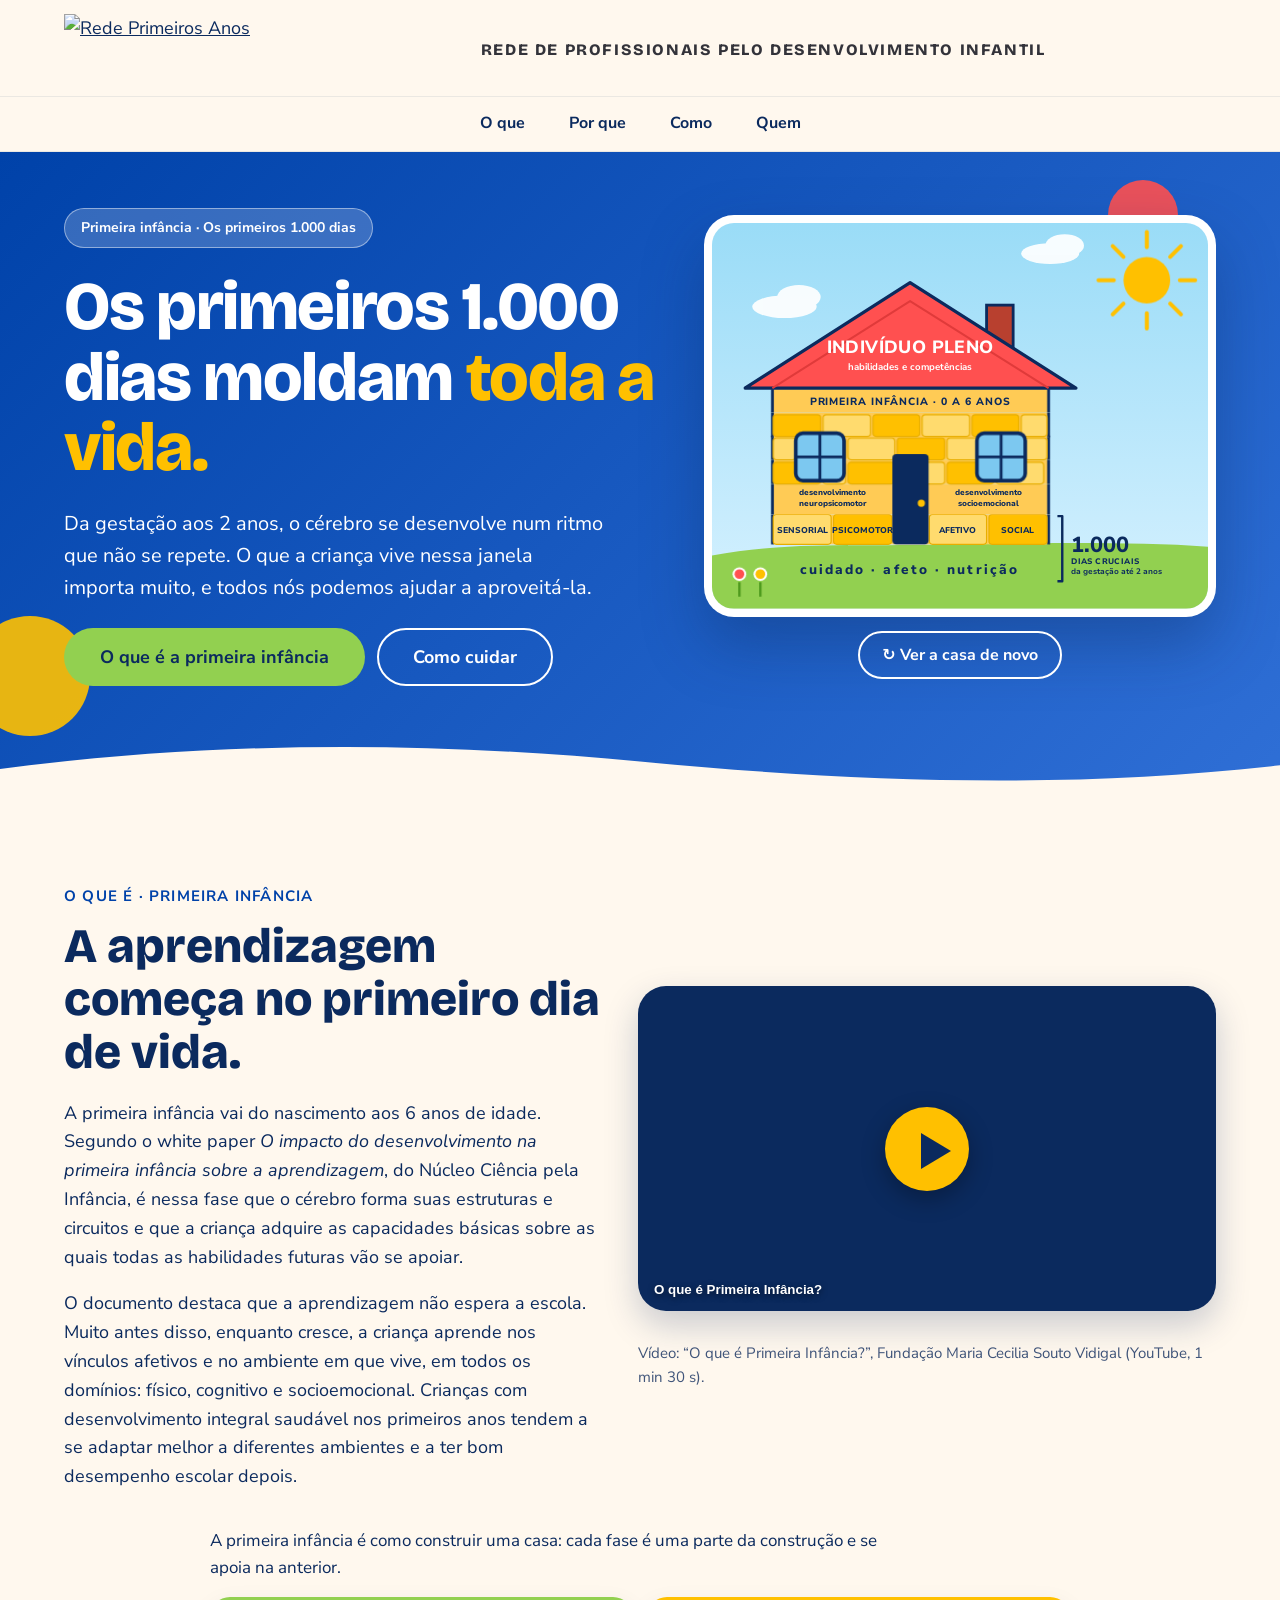
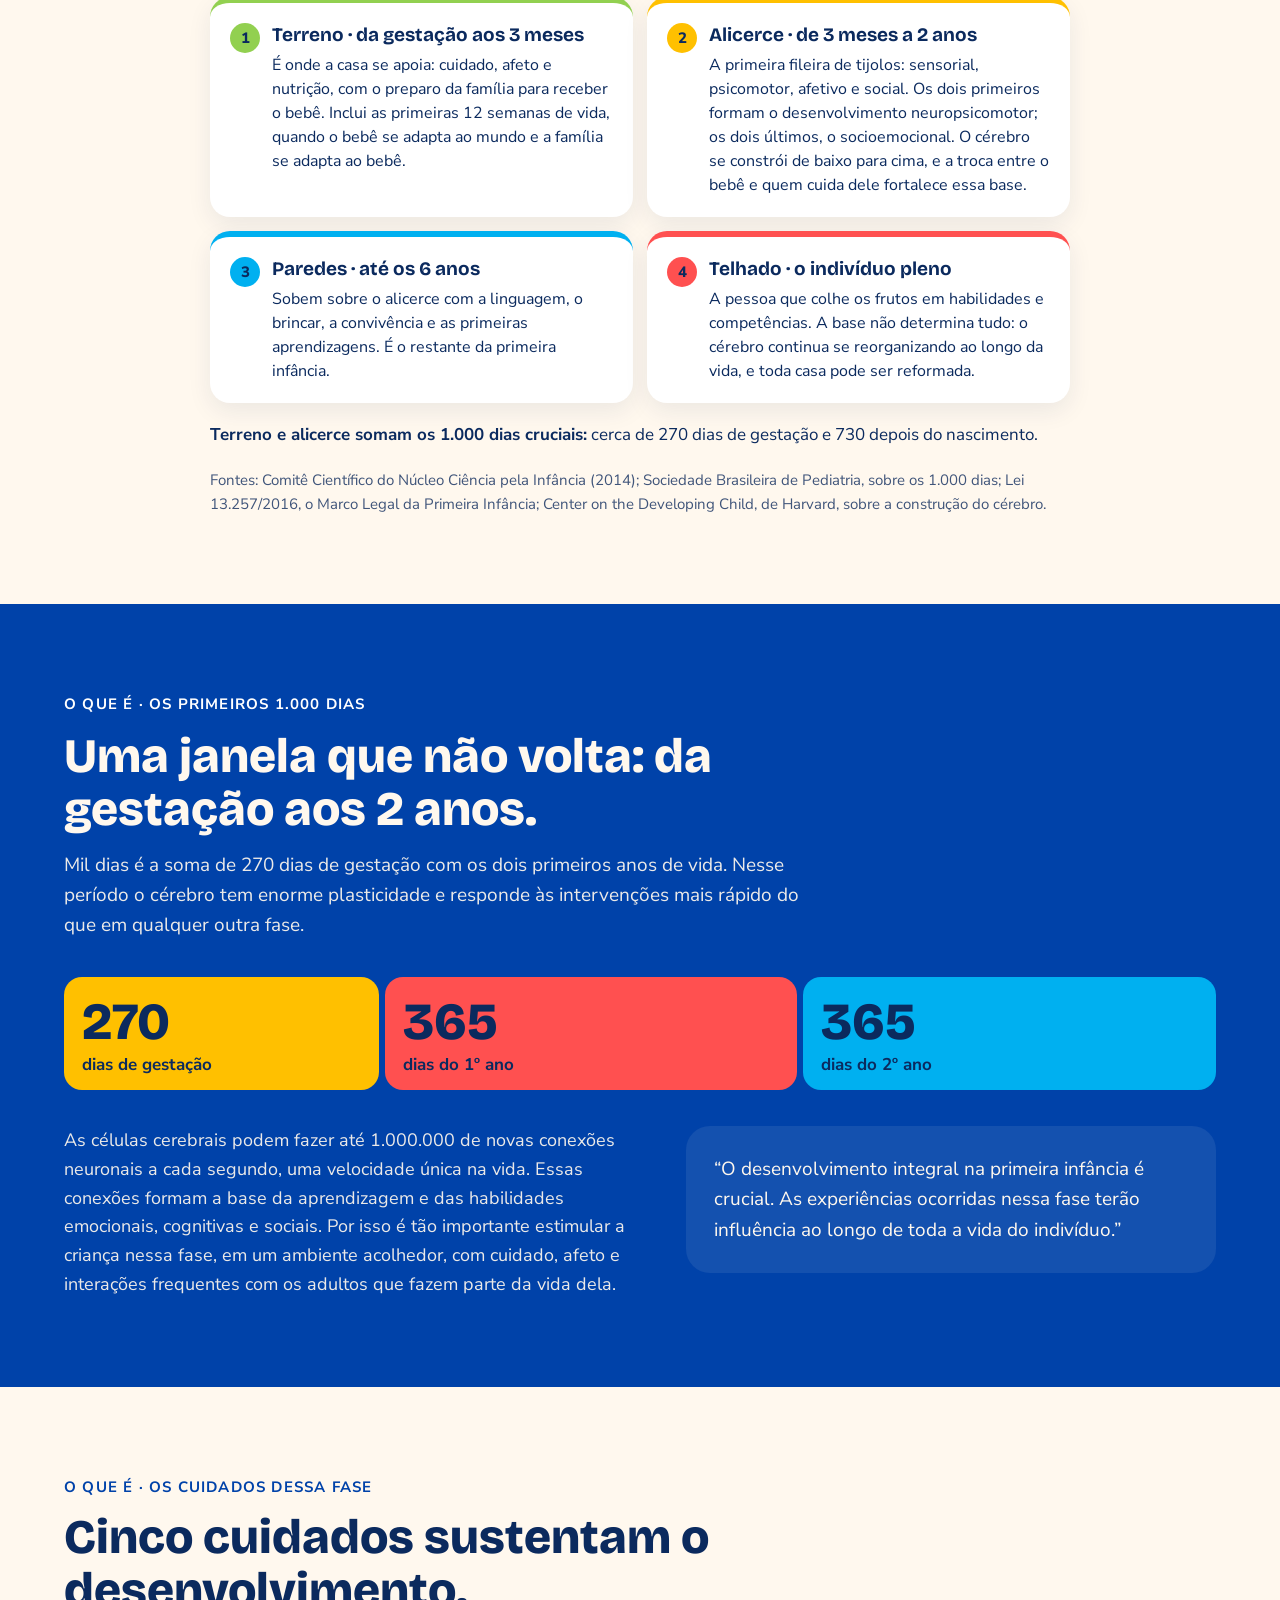
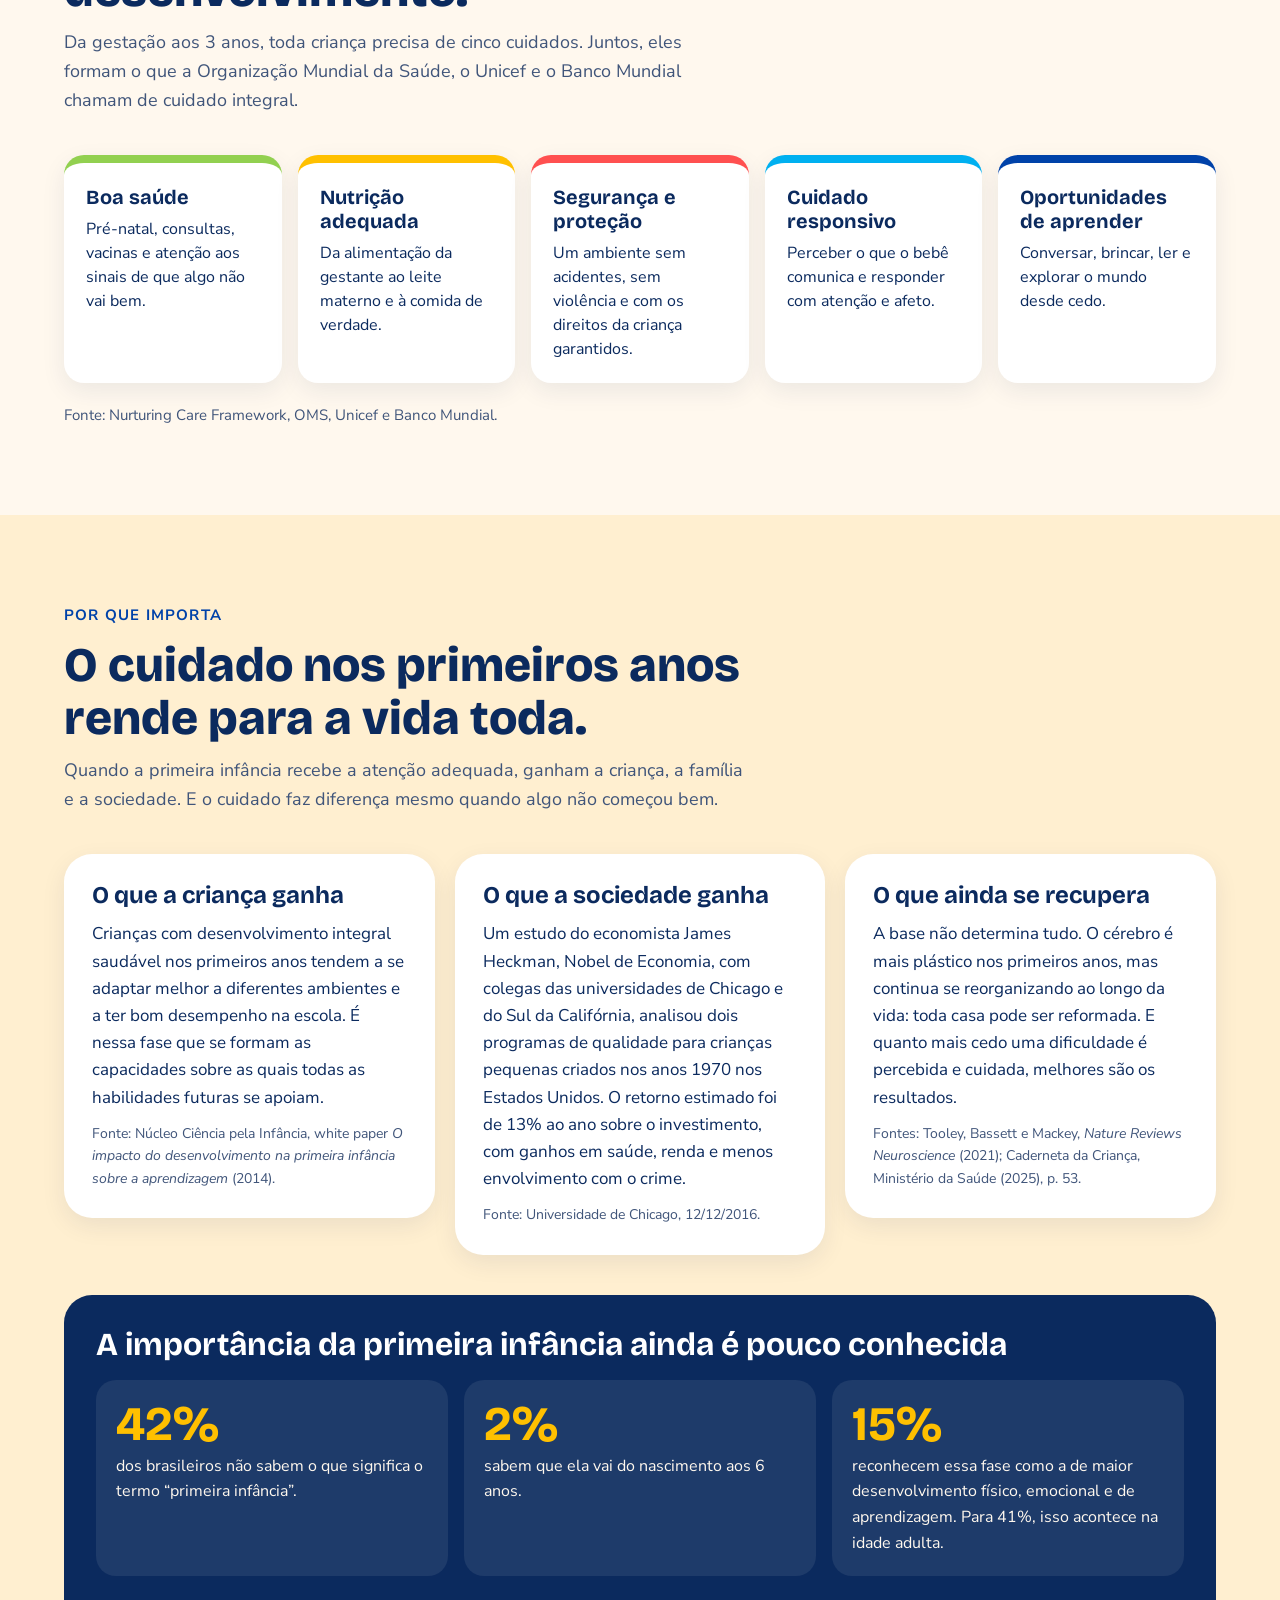
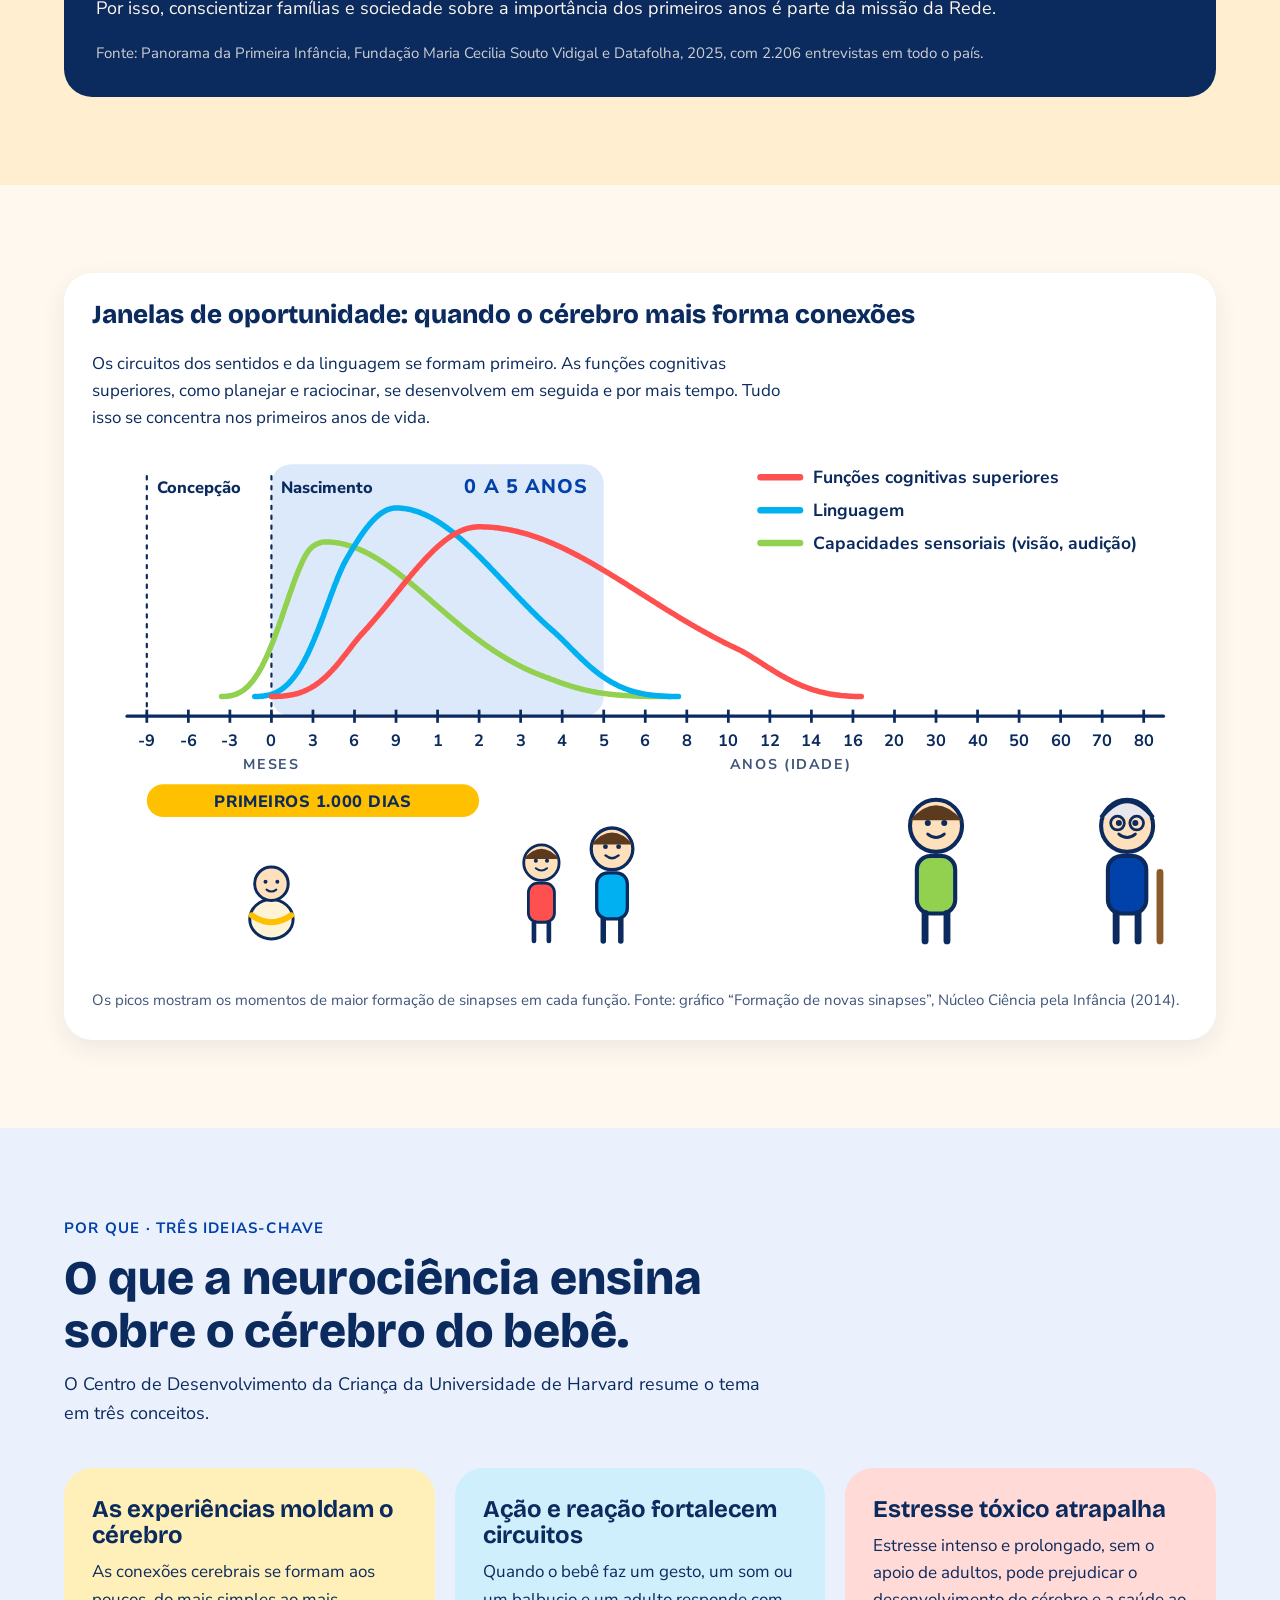
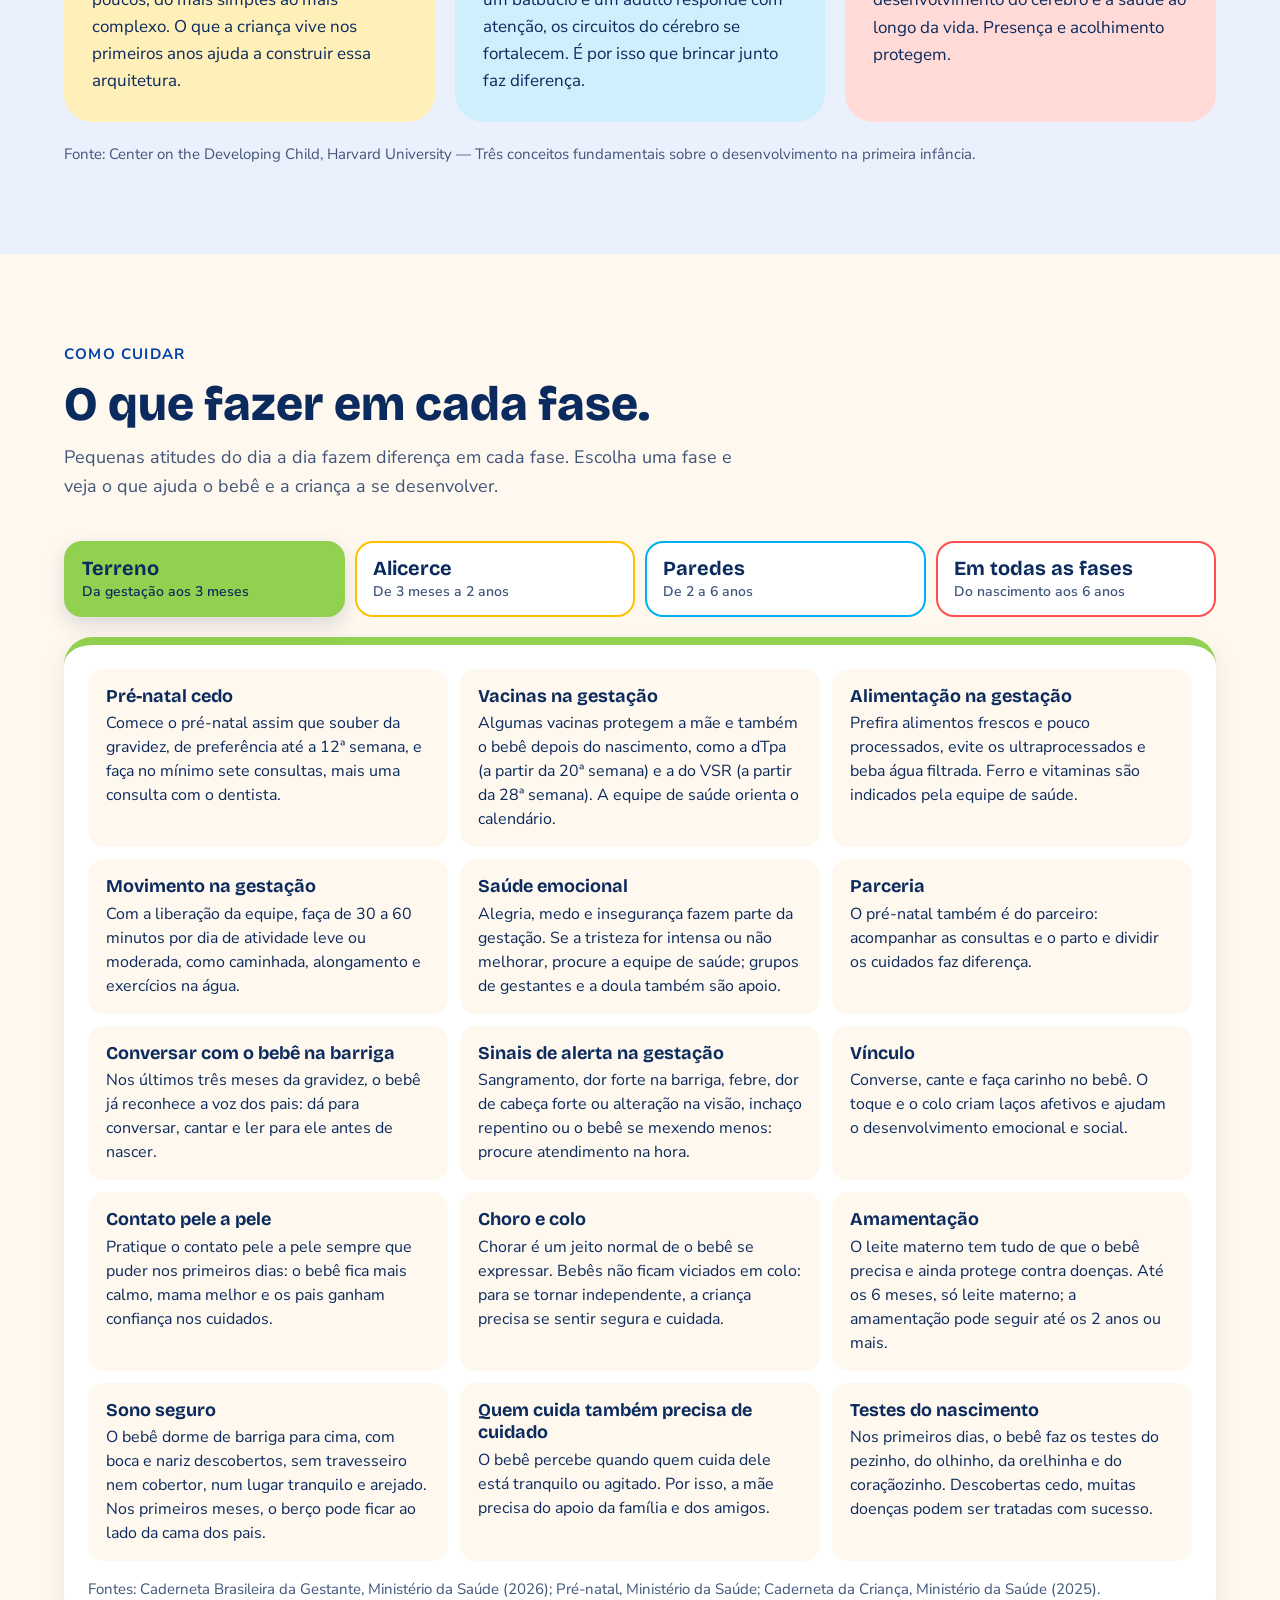
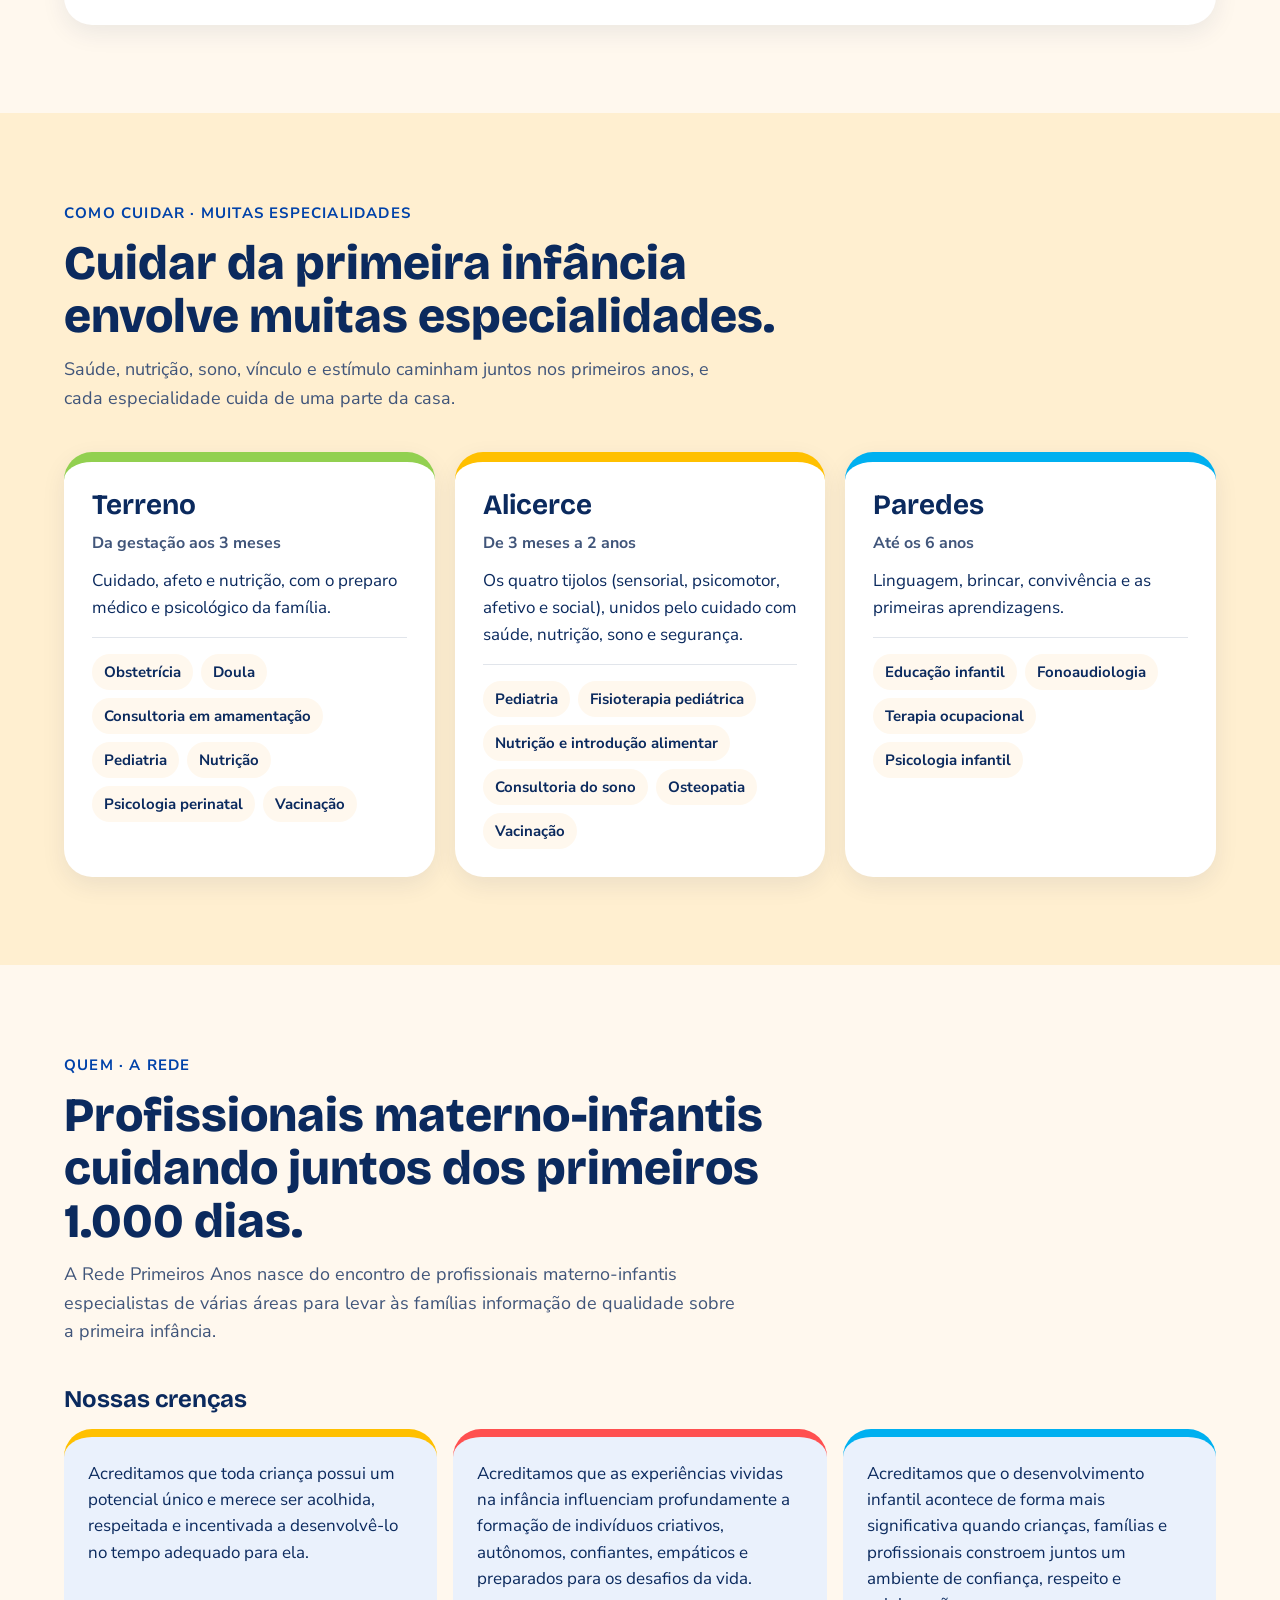
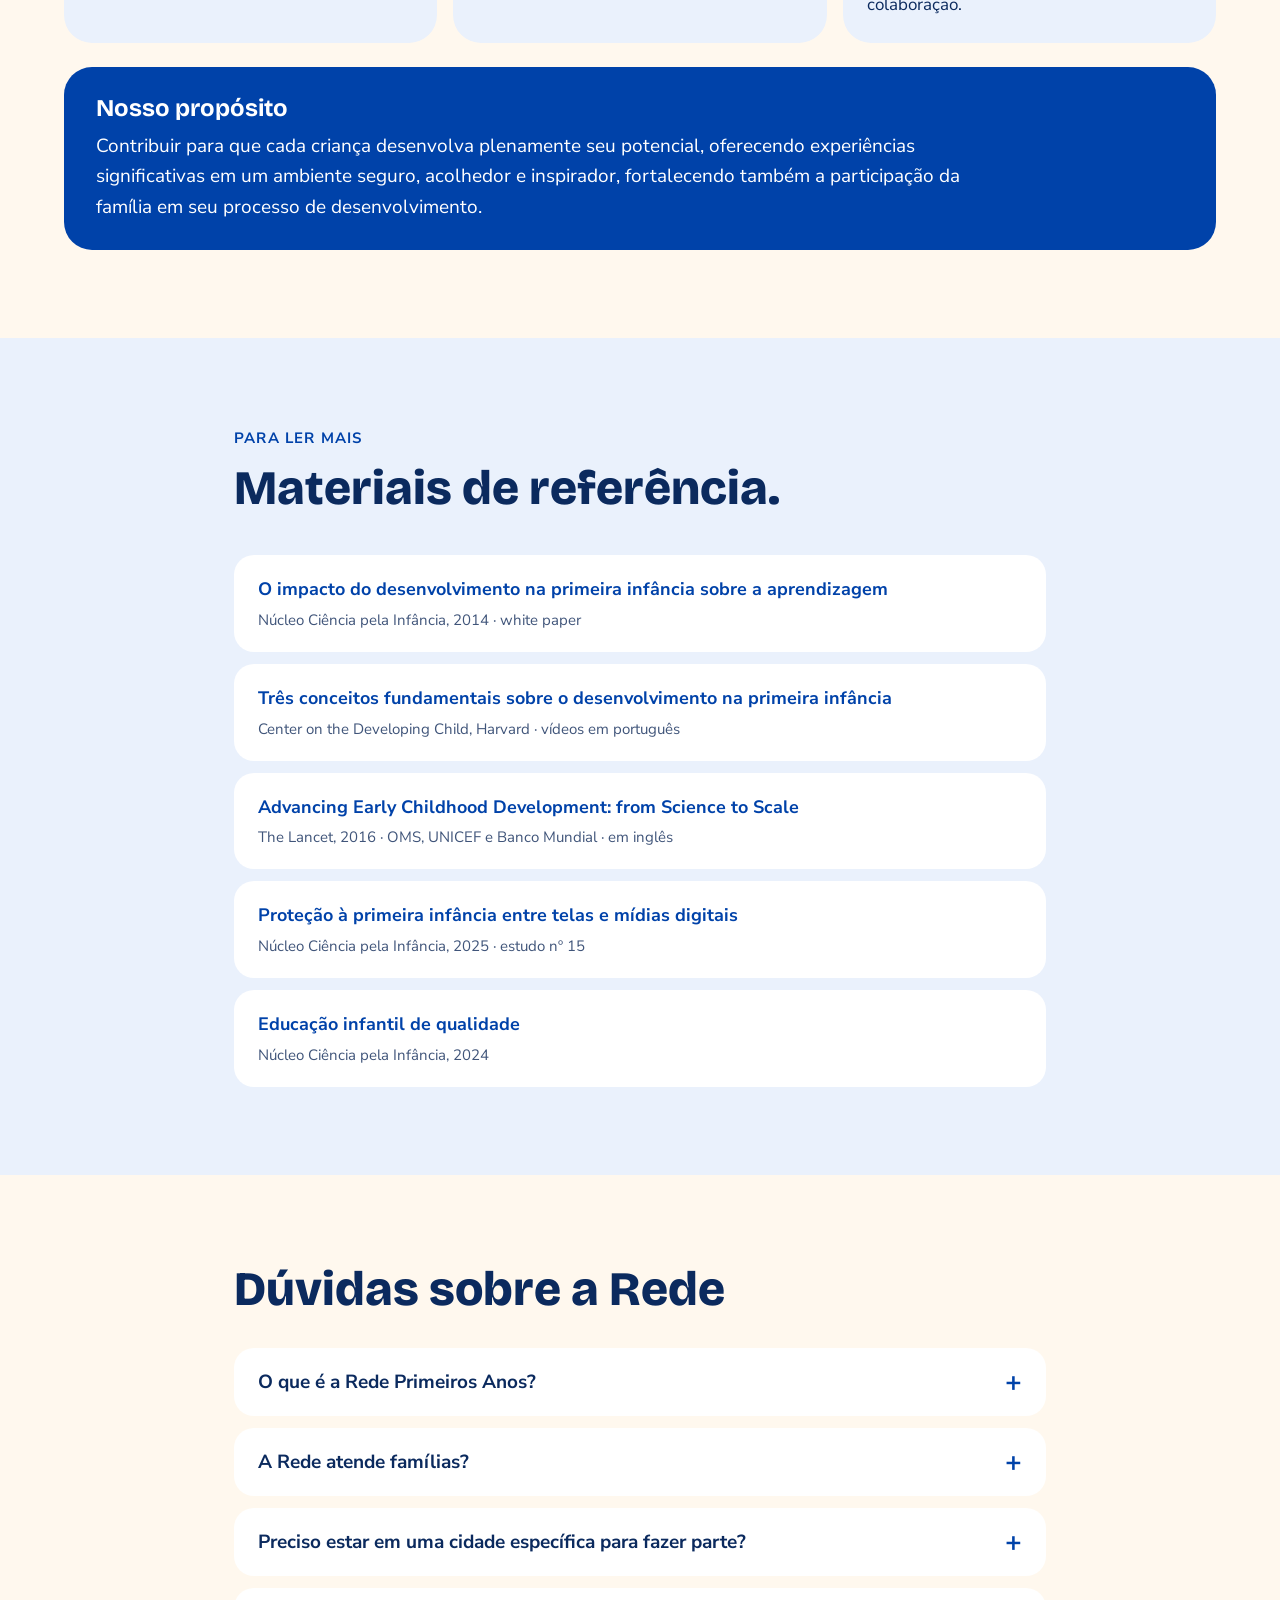
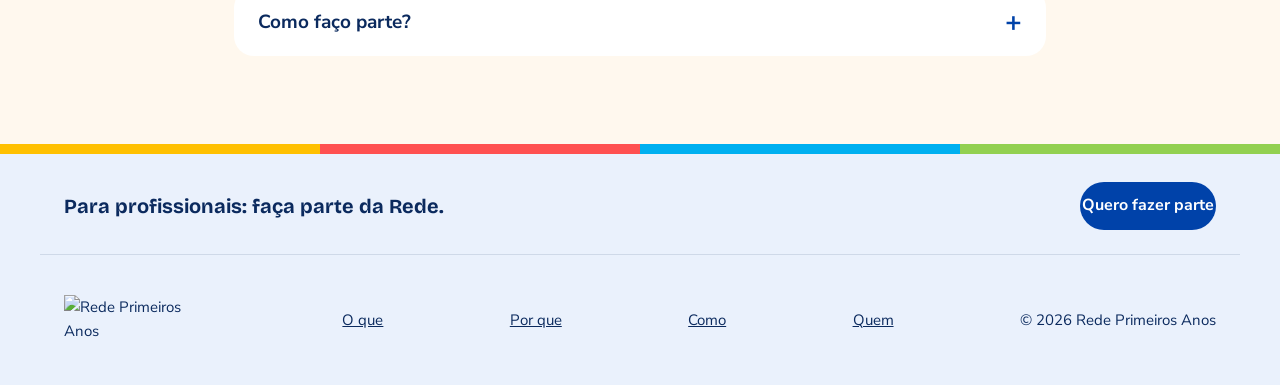
==== commit 411b2489: "Prévia: título 'O que fazer em cada fase' (não publicada) Co-Authored-By: Claude Opus 5.5 <noreply@a" ====
--- a/index.html
+++ b/index.html
@@ -298,8 +298,8 @@
   <div class="wrap">
     <div class="section-head">
       <span class="eyebrow">Como cuidar</span>
-      <h2>O que fazer em cada parte da casa.</h2>
-      <p class="sec-intro">Pequenas atitudes do dia a dia fazem diferença em cada fase. Escolha uma parte da casa e veja o que ajuda o bebê e a criança a se desenvolver.</p>
+      <h2>O que fazer em cada fase.</h2>
+      <p class="sec-intro">Pequenas atitudes do dia a dia fazem diferença em cada fase. Escolha uma fase e veja o que ajuda o bebê e a criança a se desenvolver.</p>
     </div>
     <div class="como" id="como-orientacoes"></div>
   </div>
@@ -446,6 +446,6 @@
 </footer>
 
 <script src="assets/js/config.js?v=4"></script>
-<script src="assets/js/app.js?v=4"></script>
+<script src="assets/js/app.js?v=5"></script>
 </body>
 </html>
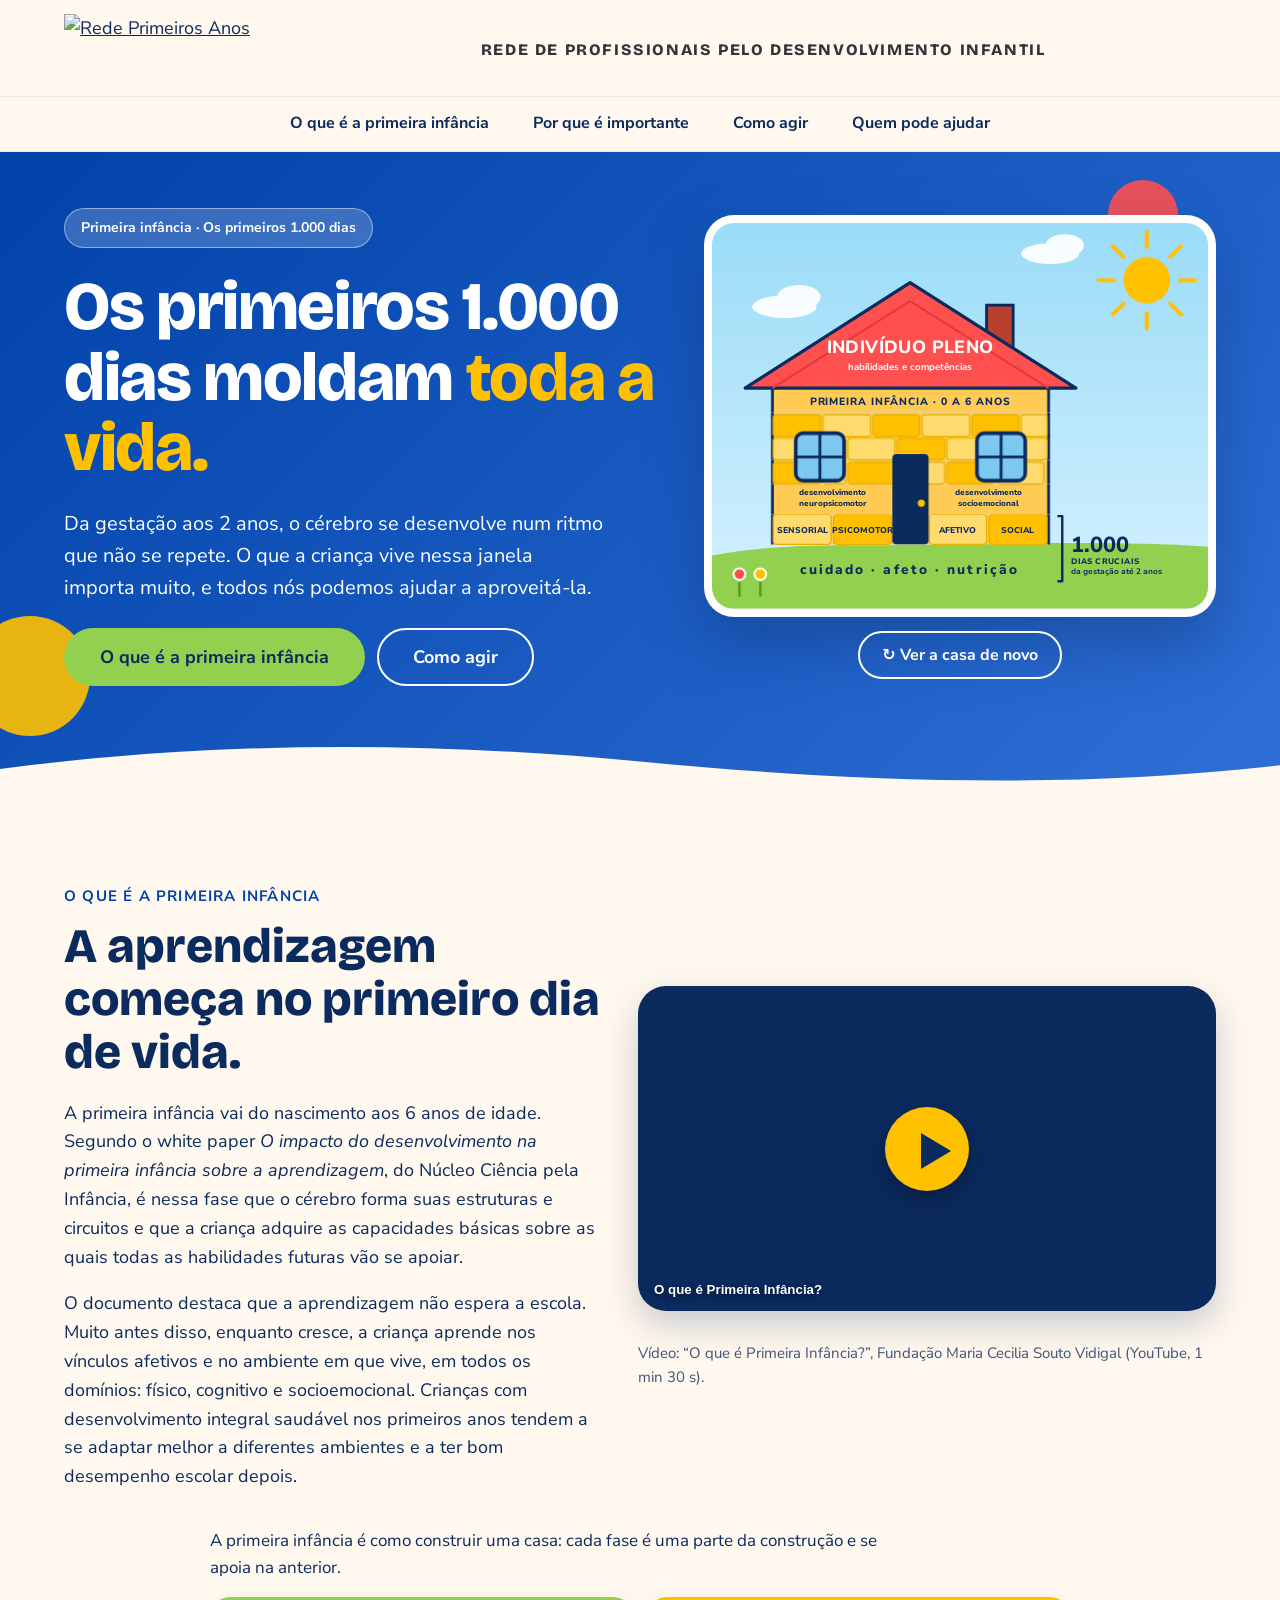
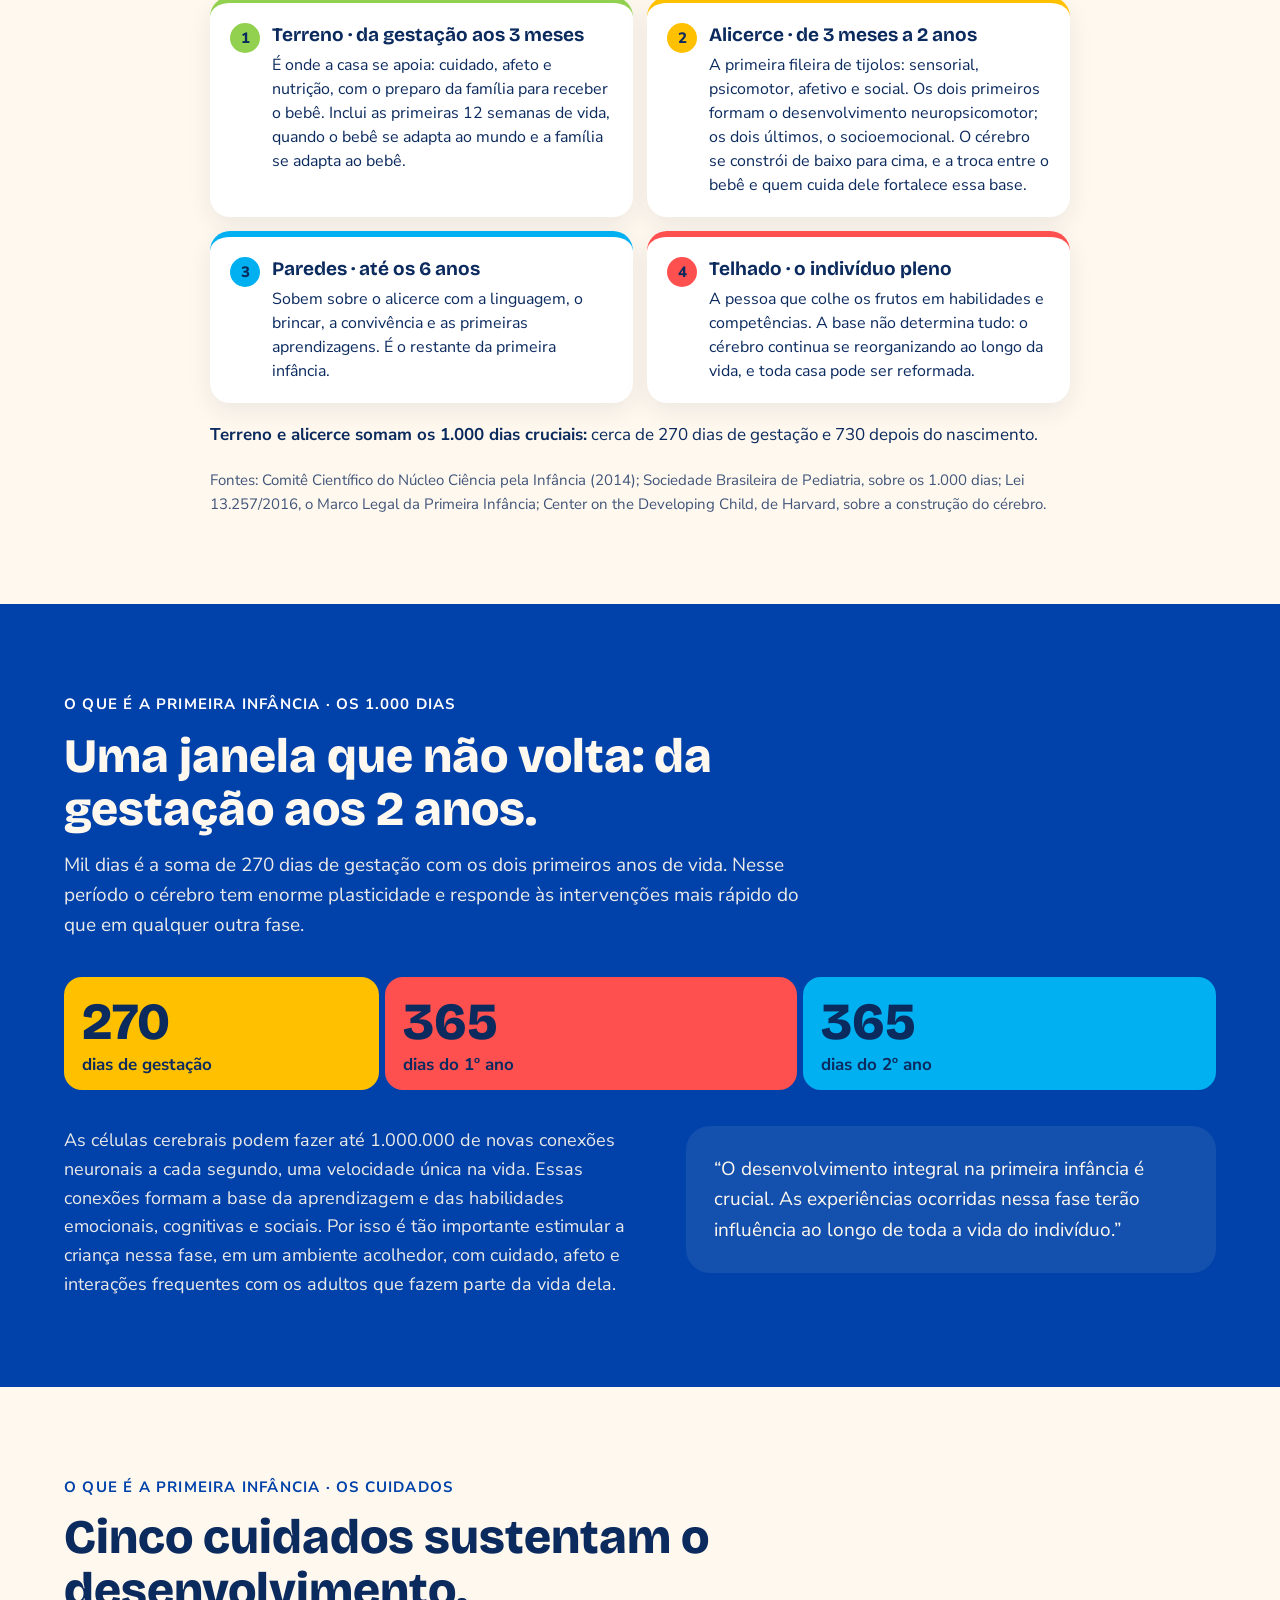
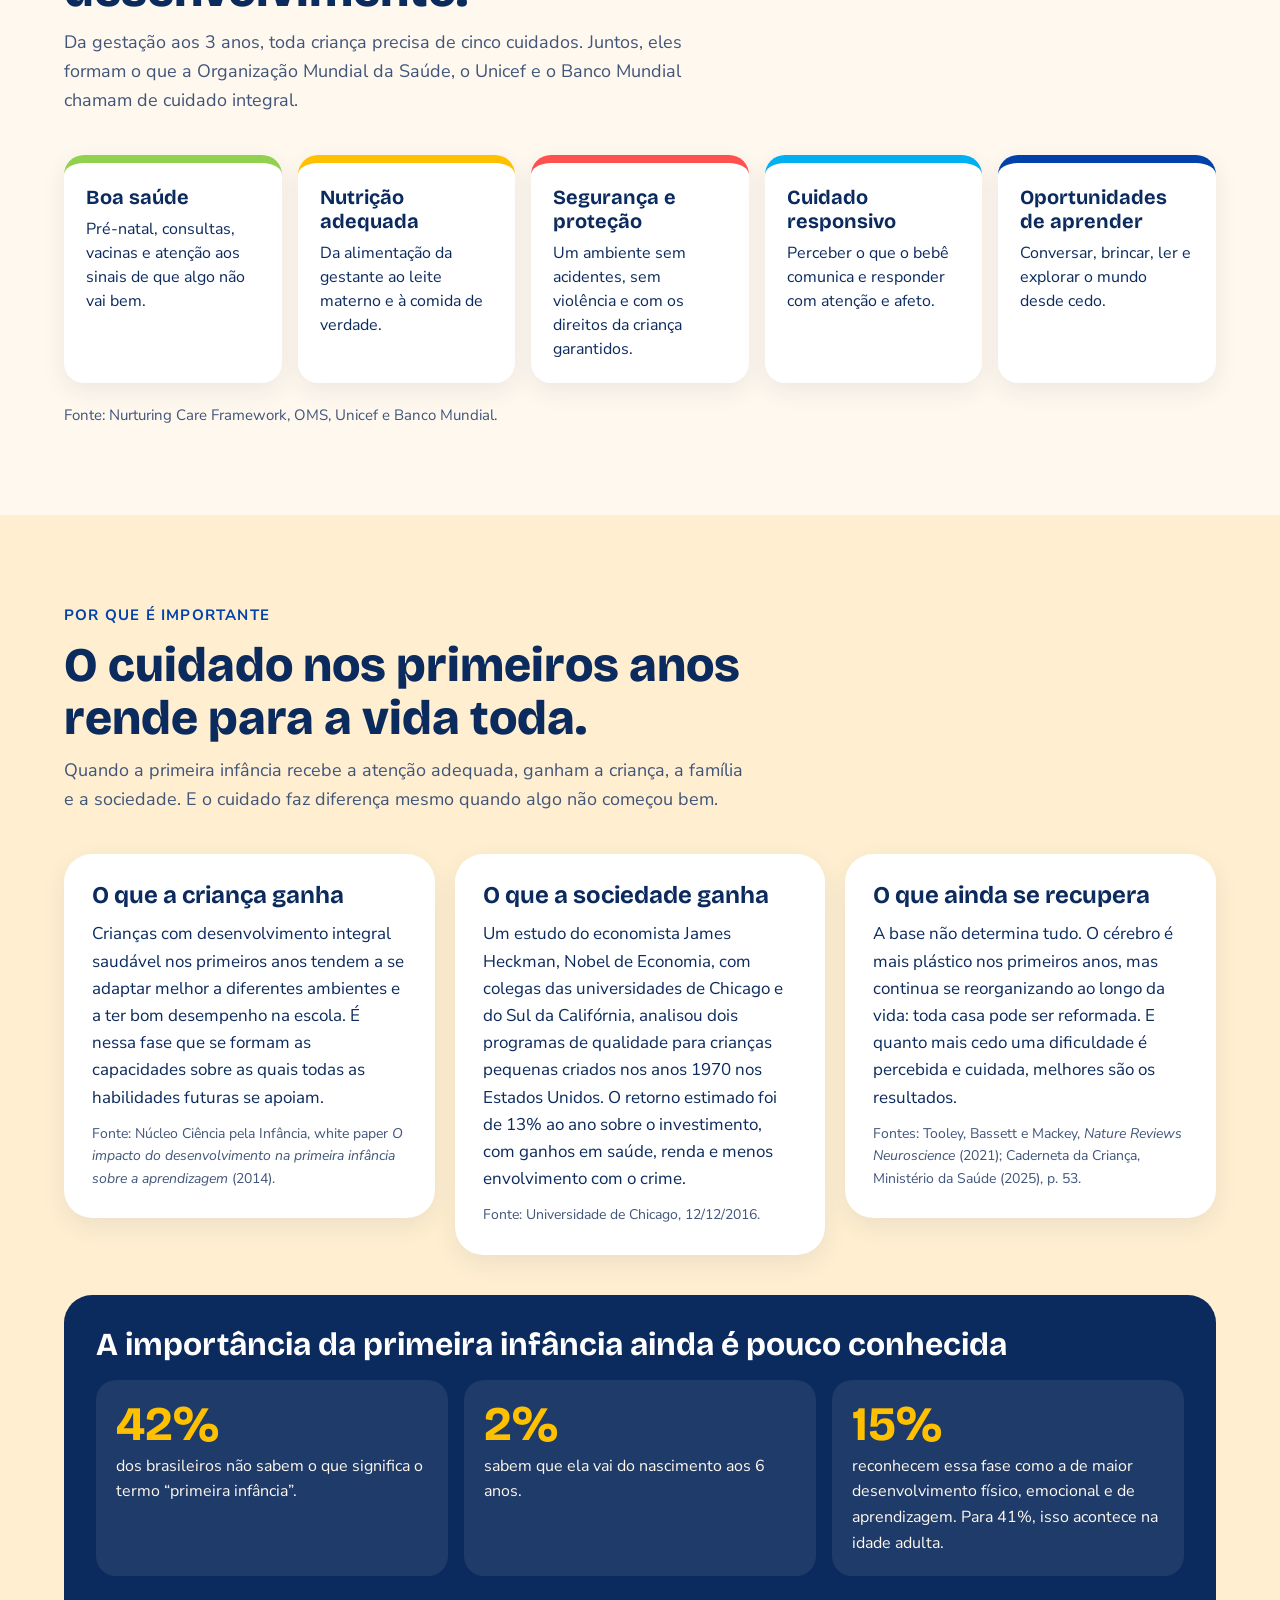
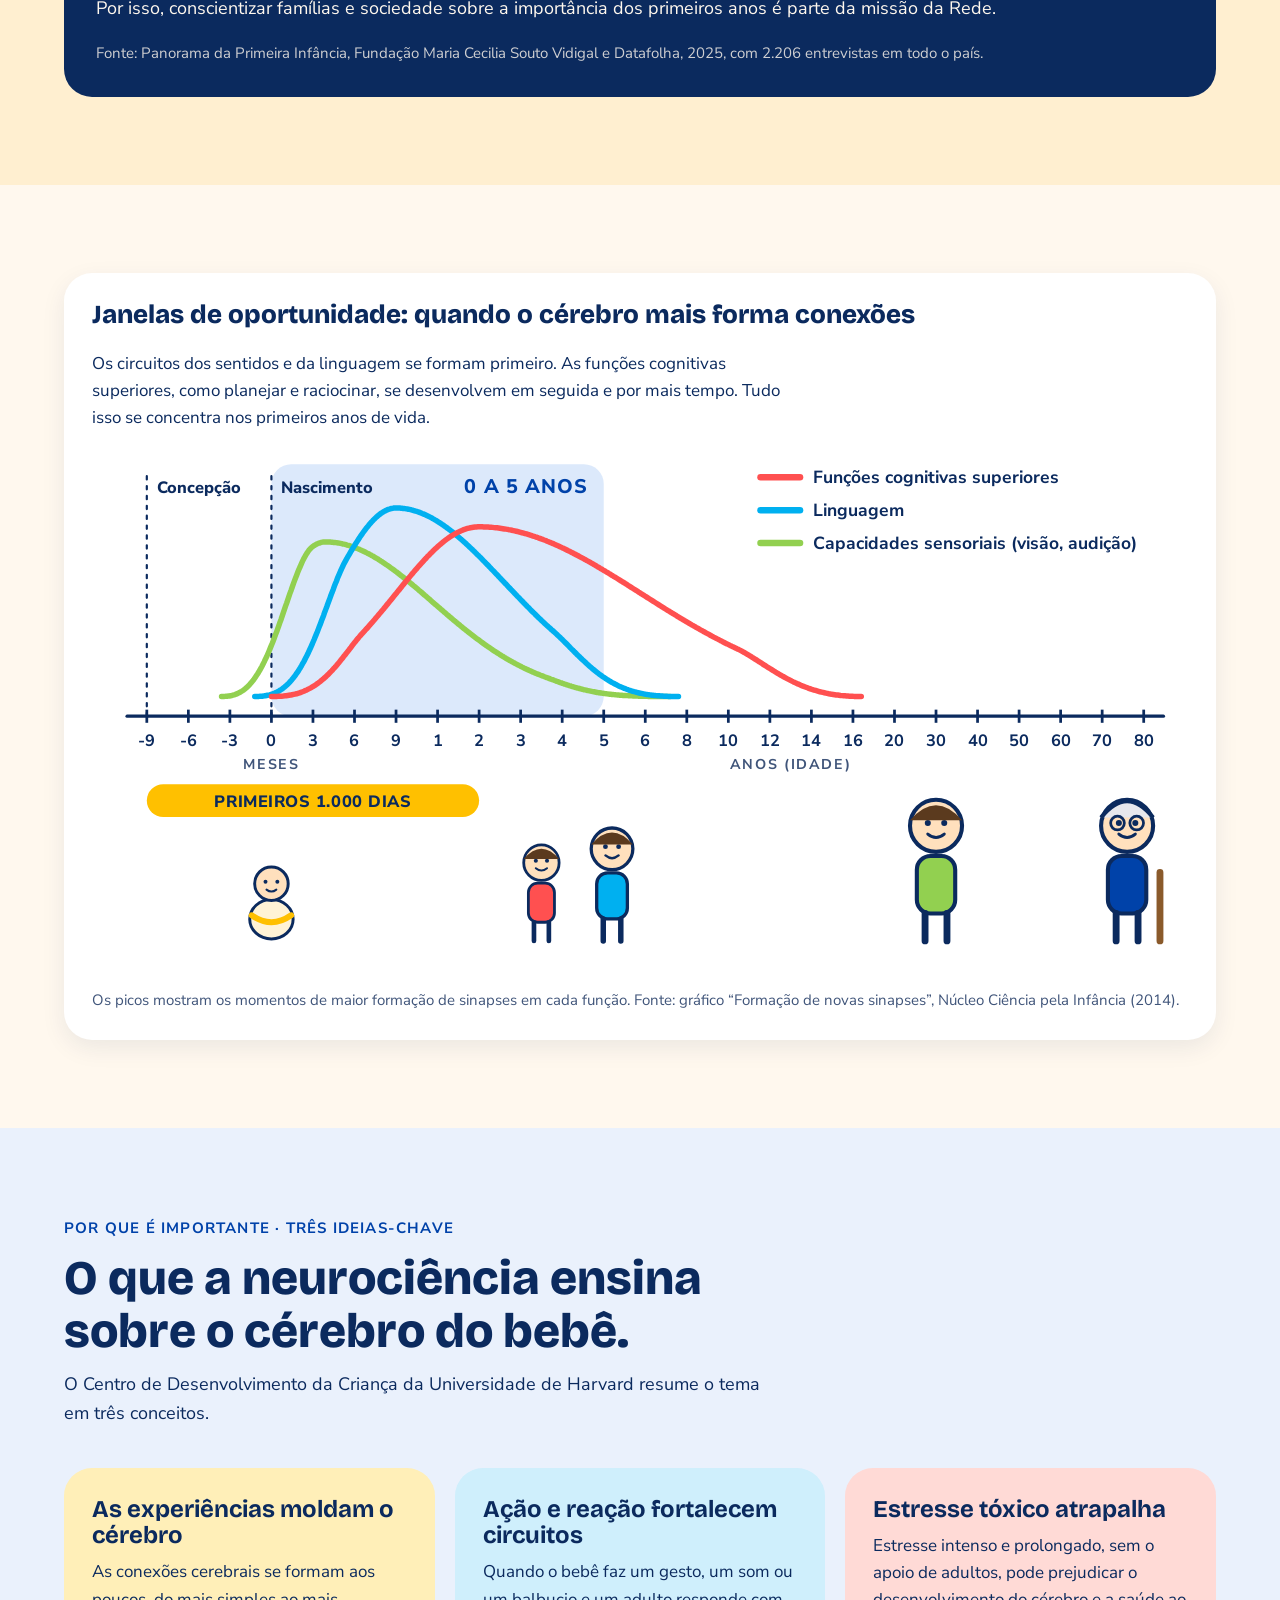
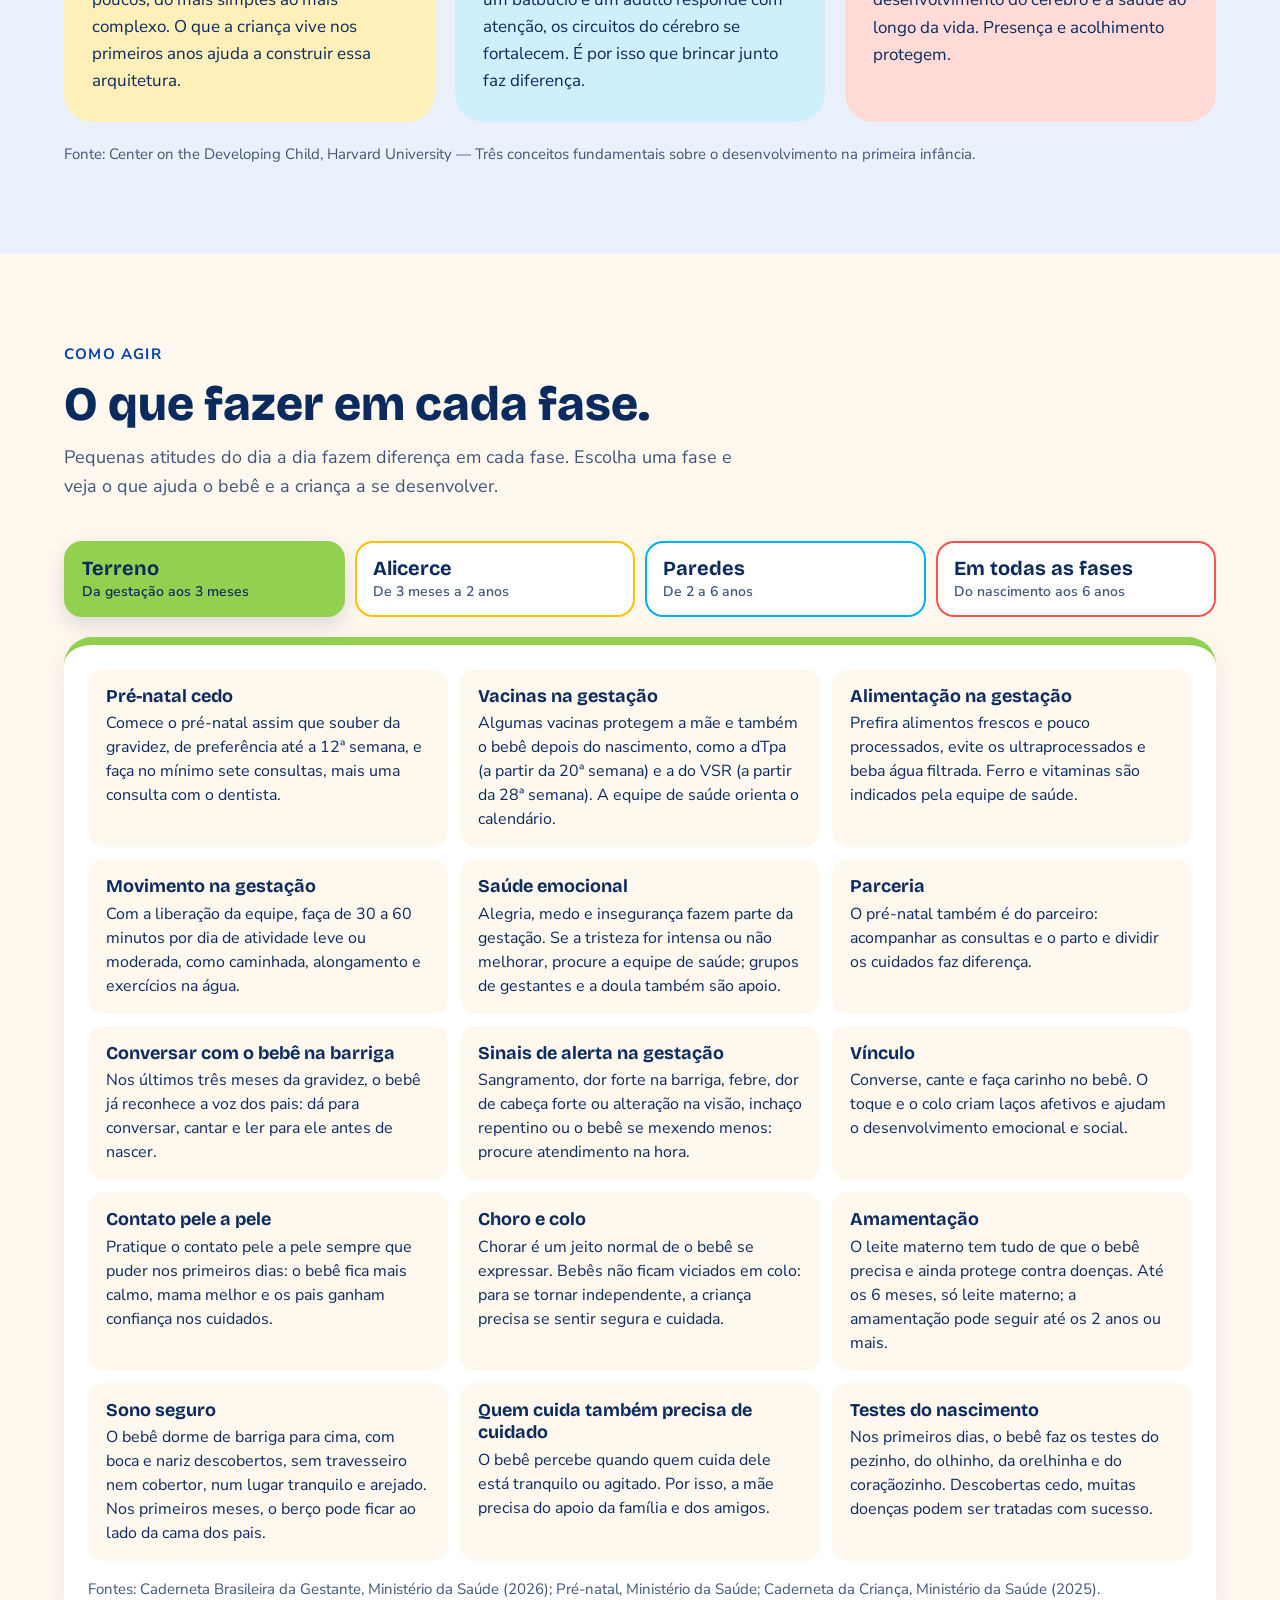
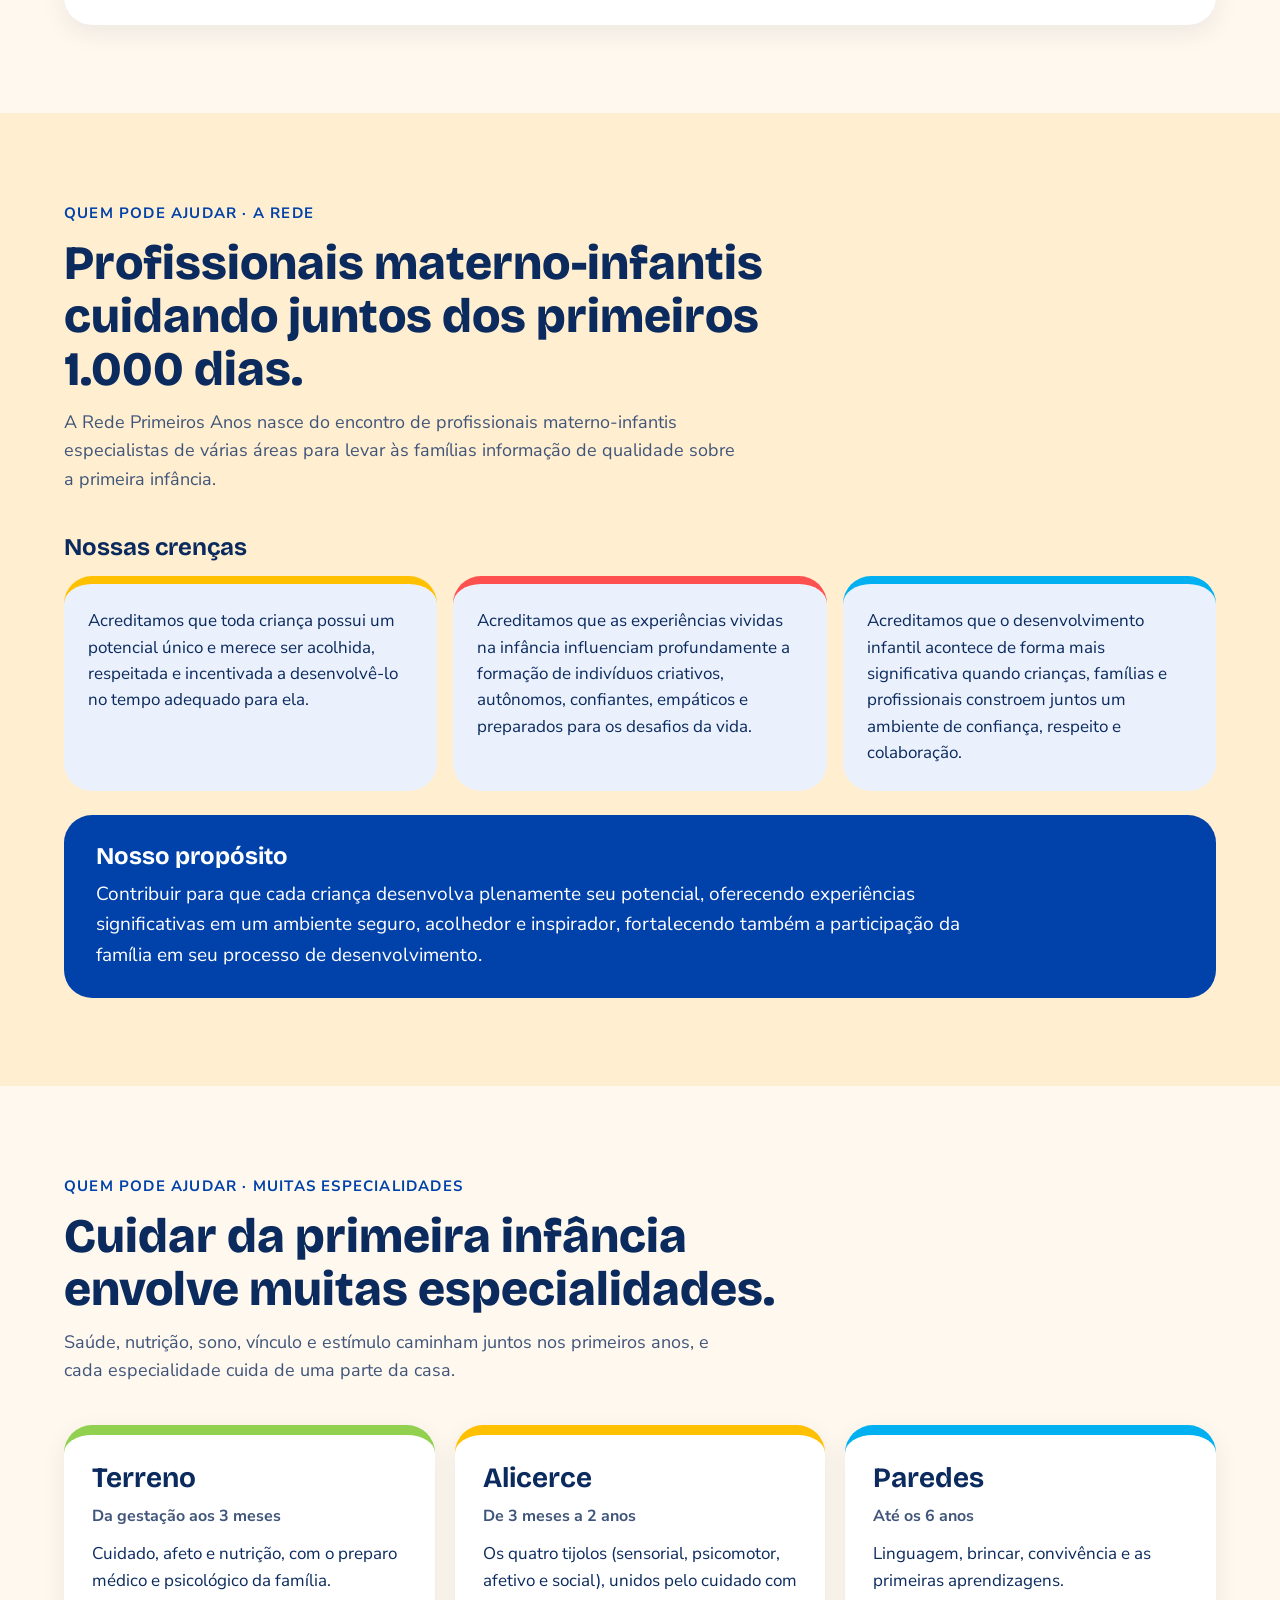
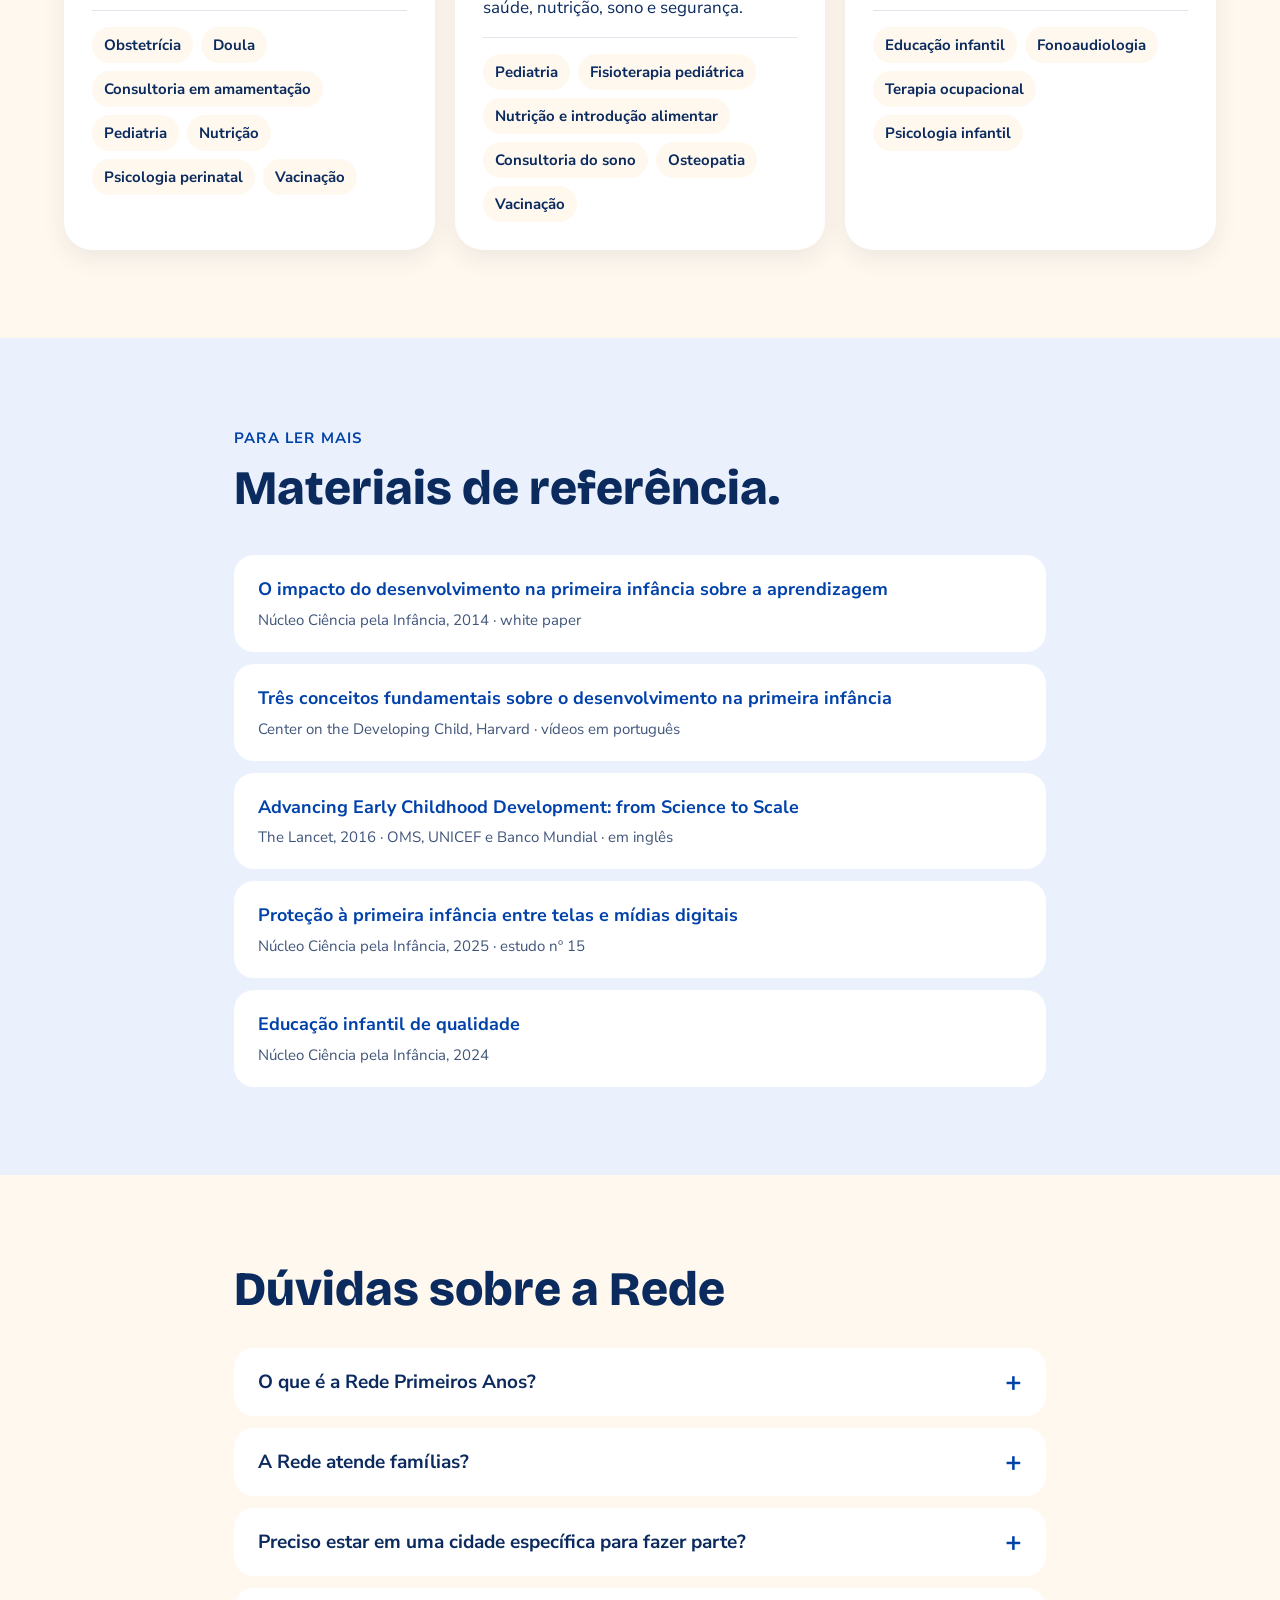
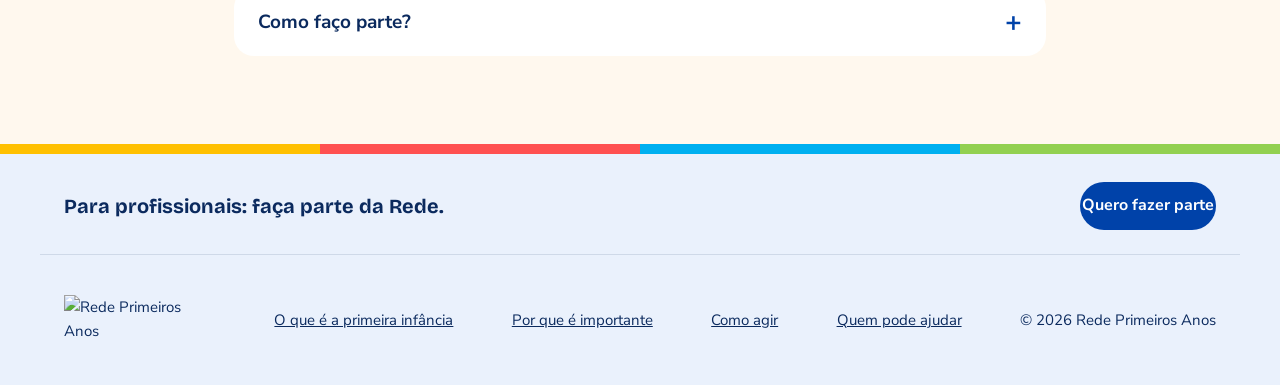
==== commit e427ec00: "Prévia: menu com nomes completos e Muitas especialidades no fim de Quem pode ajudar (não publicada) " ====
--- a/index.html
+++ b/index.html
@@ -34,10 +34,10 @@
 <div class="site-bar" id="menu-bar">
   <div class="wrap">
     <nav class="nav" aria-label="Principal">
-      <a href="#o-que">O que</a>
-      <a href="#por-que">Por que</a>
-      <a href="#como">Como</a>
-      <a href="#quem">Quem</a>
+      <a href="#o-que">O que é a primeira infância</a>
+      <a href="#por-que">Por que é importante</a>
+      <a href="#como">Como agir</a>
+      <a href="#quem">Quem pode ajudar</a>
     </nav>
   </div>
 </div>
@@ -54,7 +54,7 @@
       <p class="lead">Da gestação aos 2 anos, o cérebro se desenvolve num ritmo que não se repete. O que a criança vive nessa janela importa muito, e todos nós podemos ajudar a aproveitá-la.</p>
       <div class="ht-cta">
         <a class="btn btn-green btn-lg" href="#o-que" data-evento="hero_o_que">O que é a primeira infância</a>
-        <a class="btn btn-ghost btn-lg" href="#como" data-evento="hero_como">Como cuidar</a>
+        <a class="btn btn-ghost btn-lg" href="#como" data-evento="hero_como">Como agir</a>
       </div>
     </div>
     <div class="ht-art">
@@ -74,7 +74,7 @@
     <div class="pi-top">
       <div class="pi-text">
         <div class="section-head">
-      <span class="eyebrow">O que é · Primeira infância</span>
+      <span class="eyebrow">O que é a primeira infância</span>
       <h2>A aprendizagem começa no primeiro dia de vida.</h2>
     </div>
         <div class="prose">
@@ -106,7 +106,7 @@
 <section class="mil on-dark" id="mil-dias">
   <div class="wrap">
     <div class="mil-head">
-      <span class="eyebrow">O que é · Os primeiros 1.000 dias</span>
+      <span class="eyebrow">O que é a primeira infância · Os 1.000 dias</span>
       <h2>Uma janela que não volta: da gestação aos 2 anos.</h2>
       <p>Mil dias é a soma de 270 dias de gestação com os dois primeiros anos de vida. Nesse período o cérebro tem enorme plasticidade e responde às intervenções mais rápido do que em qualquer outra fase.</p>
     </div>
@@ -126,7 +126,7 @@
 <section class="section" id="cuidados">
   <div class="wrap">
     <div class="section-head">
-      <span class="eyebrow">O que é · Os cuidados dessa fase</span>
+      <span class="eyebrow">O que é a primeira infância · Os cuidados</span>
       <h2>Cinco cuidados sustentam o desenvolvimento.</h2>
       <p class="sec-intro">Da gestação aos 3 anos, toda criança precisa de cinco cuidados. Juntos, eles formam o que a Organização Mundial da Saúde, o Unicef e o Banco Mundial chamam de cuidado integral.</p>
     </div>
@@ -145,7 +145,7 @@
 <section class="section bg-sand" id="por-que">
   <div class="wrap">
     <div class="section-head">
-      <span class="eyebrow">Por que importa</span>
+      <span class="eyebrow">Por que é importante</span>
       <h2>O cuidado nos primeiros anos rende para a vida toda.</h2>
       <p class="sec-intro">Quando a primeira infância recebe a atenção adequada, ganham a criança, a família e a sociedade. E o cuidado faz diferença mesmo quando algo não começou bem.</p>
     </div>
@@ -271,7 +271,7 @@
 <section class="section bg-lilac" id="tres-ideias">
   <div class="wrap">
     <div class="section-head">
-      <span class="eyebrow">Por que · Três ideias-chave</span>
+      <span class="eyebrow">Por que é importante · Três ideias-chave</span>
       <h2>O que a neurociência ensina sobre o cérebro do bebê.</h2>
       <p>O Centro de Desenvolvimento da Criança da Universidade de Harvard resume o tema em três conceitos.</p>
     </div>
@@ -297,42 +297,11 @@
 <section class="section" id="como">
   <div class="wrap">
     <div class="section-head">
-      <span class="eyebrow">Como cuidar</span>
+      <span class="eyebrow">Como agir</span>
       <h2>O que fazer em cada fase.</h2>
       <p class="sec-intro">Pequenas atitudes do dia a dia fazem diferença em cada fase. Escolha uma fase e veja o que ajuda o bebê e a criança a se desenvolver.</p>
     </div>
     <div class="como" id="como-orientacoes"></div>
-  </div>
-</section>
-
-<!-- MUITAS ESPECIALIDADES -->
-<section class="section bg-sand" id="quem-cuida">
-  <div class="wrap">
-    <div class="section-head">
-      <span class="eyebrow">Como cuidar · Muitas especialidades</span>
-      <h2>Cuidar da primeira infância envolve muitas especialidades.</h2>
-      <p class="sec-intro">Saúde, nutrição, sono, vínculo e estímulo caminham juntos nos primeiros anos, e cada especialidade cuida de uma parte da casa.</p>
-    </div>
-    <div class="quem-grid">
-      <article class="quem" style="--c:#92D050">
-        <h3>Terreno</h3>
-        <p class="quem-fase">Da gestação aos 3 meses</p>
-        <p>Cuidado, afeto e nutrição, com o preparo médico e psicológico da família.</p>
-        <ul><li>Obstetrícia</li><li>Doula</li><li>Consultoria em amamentação</li><li>Pediatria</li><li>Nutrição</li><li>Psicologia perinatal</li><li>Vacinação</li></ul>
-      </article>
-      <article class="quem" style="--c:#FFC000">
-        <h3>Alicerce</h3>
-        <p class="quem-fase">De 3 meses a 2 anos</p>
-        <p>Os quatro tijolos (sensorial, psicomotor, afetivo e social), unidos pelo cuidado com saúde, nutrição, sono e segurança.</p>
-        <ul><li>Pediatria</li><li>Fisioterapia pediátrica</li><li>Nutrição e introdução alimentar</li><li>Consultoria do sono</li><li>Osteopatia</li><li>Vacinação</li></ul>
-      </article>
-      <article class="quem" style="--c:#00B0F0">
-        <h3>Paredes</h3>
-        <p class="quem-fase">Até os 6 anos</p>
-        <p>Linguagem, brincar, convivência e as primeiras aprendizagens.</p>
-        <ul><li>Educação infantil</li><li>Fonoaudiologia</li><li>Terapia ocupacional</li><li>Psicologia infantil</li></ul>
-      </article>
-    </div>
   </div>
 </section>
 
@@ -341,7 +310,7 @@
 <section class="section bg-lilac" id="noticias" hidden>
   <div class="wrap">
     <div class="section-head">
-      <span class="eyebrow">Quem está cuidando · Boas notícias</span>
+      <span class="eyebrow">Quem pode ajudar · Boas notícias</span>
       <h2>Boas notícias sobre a primeira infância.</h2>
       <p class="sec-intro">Iniciativas de instituições, governos e entidades que estão colocando em prática o cuidado com os primeiros anos.</p>
     </div>
@@ -350,10 +319,10 @@
 </section>
 
 <!-- A REDE: CRENÇAS, PROPÓSITO E COMPROMISSO -->
-<section class="section" id="a-rede">
-  <div class="wrap">
-    <div class="section-head">
-      <span class="eyebrow">Quem · A Rede</span>
+<section class="section bg-sand" id="a-rede">
+  <div class="wrap">
+    <div class="section-head">
+      <span class="eyebrow">Quem pode ajudar · A Rede</span>
       <h2>Profissionais materno-infantis cuidando juntos dos primeiros 1.000 dias.</h2>
       <p class="sec-intro">A Rede Primeiros Anos nasce do encontro de profissionais materno-infantis especialistas de várias áreas para levar às famílias informação de qualidade sobre a primeira infância.</p>
     </div>
@@ -373,10 +342,42 @@
 <!-- QUEM FAZ PARTE DA REDE (aparece quando houver membros em config.js) -->
 <section class="section" id="diretorio" hidden>
   <div class="wrap">
-    <div class="section-head"><span class="eyebrow">Quem · Quem faz parte da Rede</span><h2>Profissionais da Rede Primeiros Anos.</h2></div>
+    <div class="section-head"><span class="eyebrow">Quem pode ajudar · Profissionais da Rede</span><h2>Profissionais da Rede Primeiros Anos.</h2></div>
     <div class="partners-list"><div class="names" id="parceiros-lista"></div></div>
   </div>
 </section>
+
+<!-- MUITAS ESPECIALIDADES -->
+<section class="section" id="quem-cuida">
+  <div class="wrap">
+    <div class="section-head">
+      <span class="eyebrow">Quem pode ajudar · Muitas especialidades</span>
+      <h2>Cuidar da primeira infância envolve muitas especialidades.</h2>
+      <p class="sec-intro">Saúde, nutrição, sono, vínculo e estímulo caminham juntos nos primeiros anos, e cada especialidade cuida de uma parte da casa.</p>
+    </div>
+    <div class="quem-grid">
+      <article class="quem" style="--c:#92D050">
+        <h3>Terreno</h3>
+        <p class="quem-fase">Da gestação aos 3 meses</p>
+        <p>Cuidado, afeto e nutrição, com o preparo médico e psicológico da família.</p>
+        <ul><li>Obstetrícia</li><li>Doula</li><li>Consultoria em amamentação</li><li>Pediatria</li><li>Nutrição</li><li>Psicologia perinatal</li><li>Vacinação</li></ul>
+      </article>
+      <article class="quem" style="--c:#FFC000">
+        <h3>Alicerce</h3>
+        <p class="quem-fase">De 3 meses a 2 anos</p>
+        <p>Os quatro tijolos (sensorial, psicomotor, afetivo e social), unidos pelo cuidado com saúde, nutrição, sono e segurança.</p>
+        <ul><li>Pediatria</li><li>Fisioterapia pediátrica</li><li>Nutrição e introdução alimentar</li><li>Consultoria do sono</li><li>Osteopatia</li><li>Vacinação</li></ul>
+      </article>
+      <article class="quem" style="--c:#00B0F0">
+        <h3>Paredes</h3>
+        <p class="quem-fase">Até os 6 anos</p>
+        <p>Linguagem, brincar, convivência e as primeiras aprendizagens.</p>
+        <ul><li>Educação infantil</li><li>Fonoaudiologia</li><li>Terapia ocupacional</li><li>Psicologia infantil</li></ul>
+      </article>
+    </div>
+  </div>
+</section>
+
 
 <!-- MATERIAIS DE REFERÊNCIA -->
 <section class="section bg-lilac" id="leia-mais">
@@ -436,10 +437,10 @@
   </div>
   <div class="wrap">
     <img src="assets/img/logo-rede-sm.png" width="152" height="50" alt="Rede Primeiros Anos">
-    <a href="#o-que">O que</a>
-    <a href="#por-que">Por que</a>
-    <a href="#como">Como</a>
-    <a href="#quem">Quem</a>
+    <a href="#o-que">O que é a primeira infância</a>
+    <a href="#por-que">Por que é importante</a>
+    <a href="#como">Como agir</a>
+    <a href="#quem">Quem pode ajudar</a>
     <a href="#" data-instagram hidden target="_blank" rel="noopener">Instagram</a>
     <span>© <span id="ano">2026</span> Rede Primeiros Anos</span>
   </div>
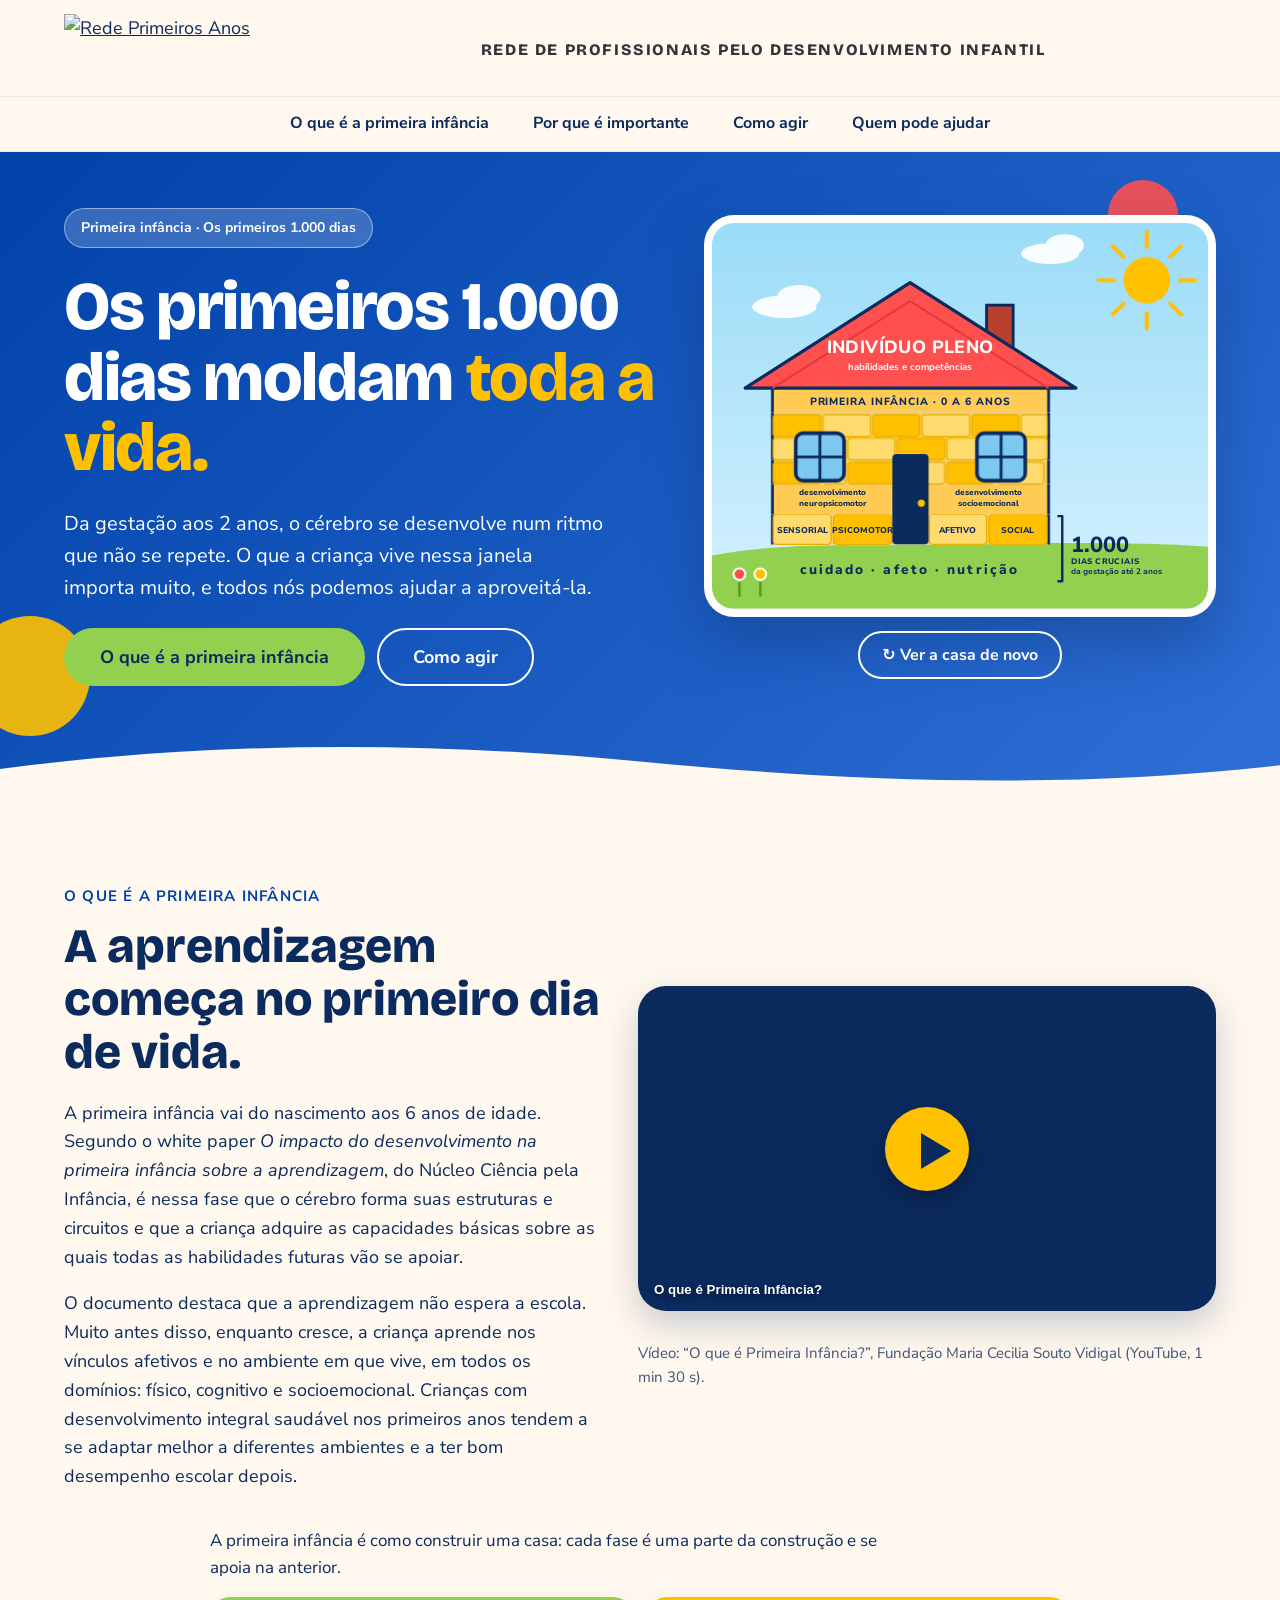
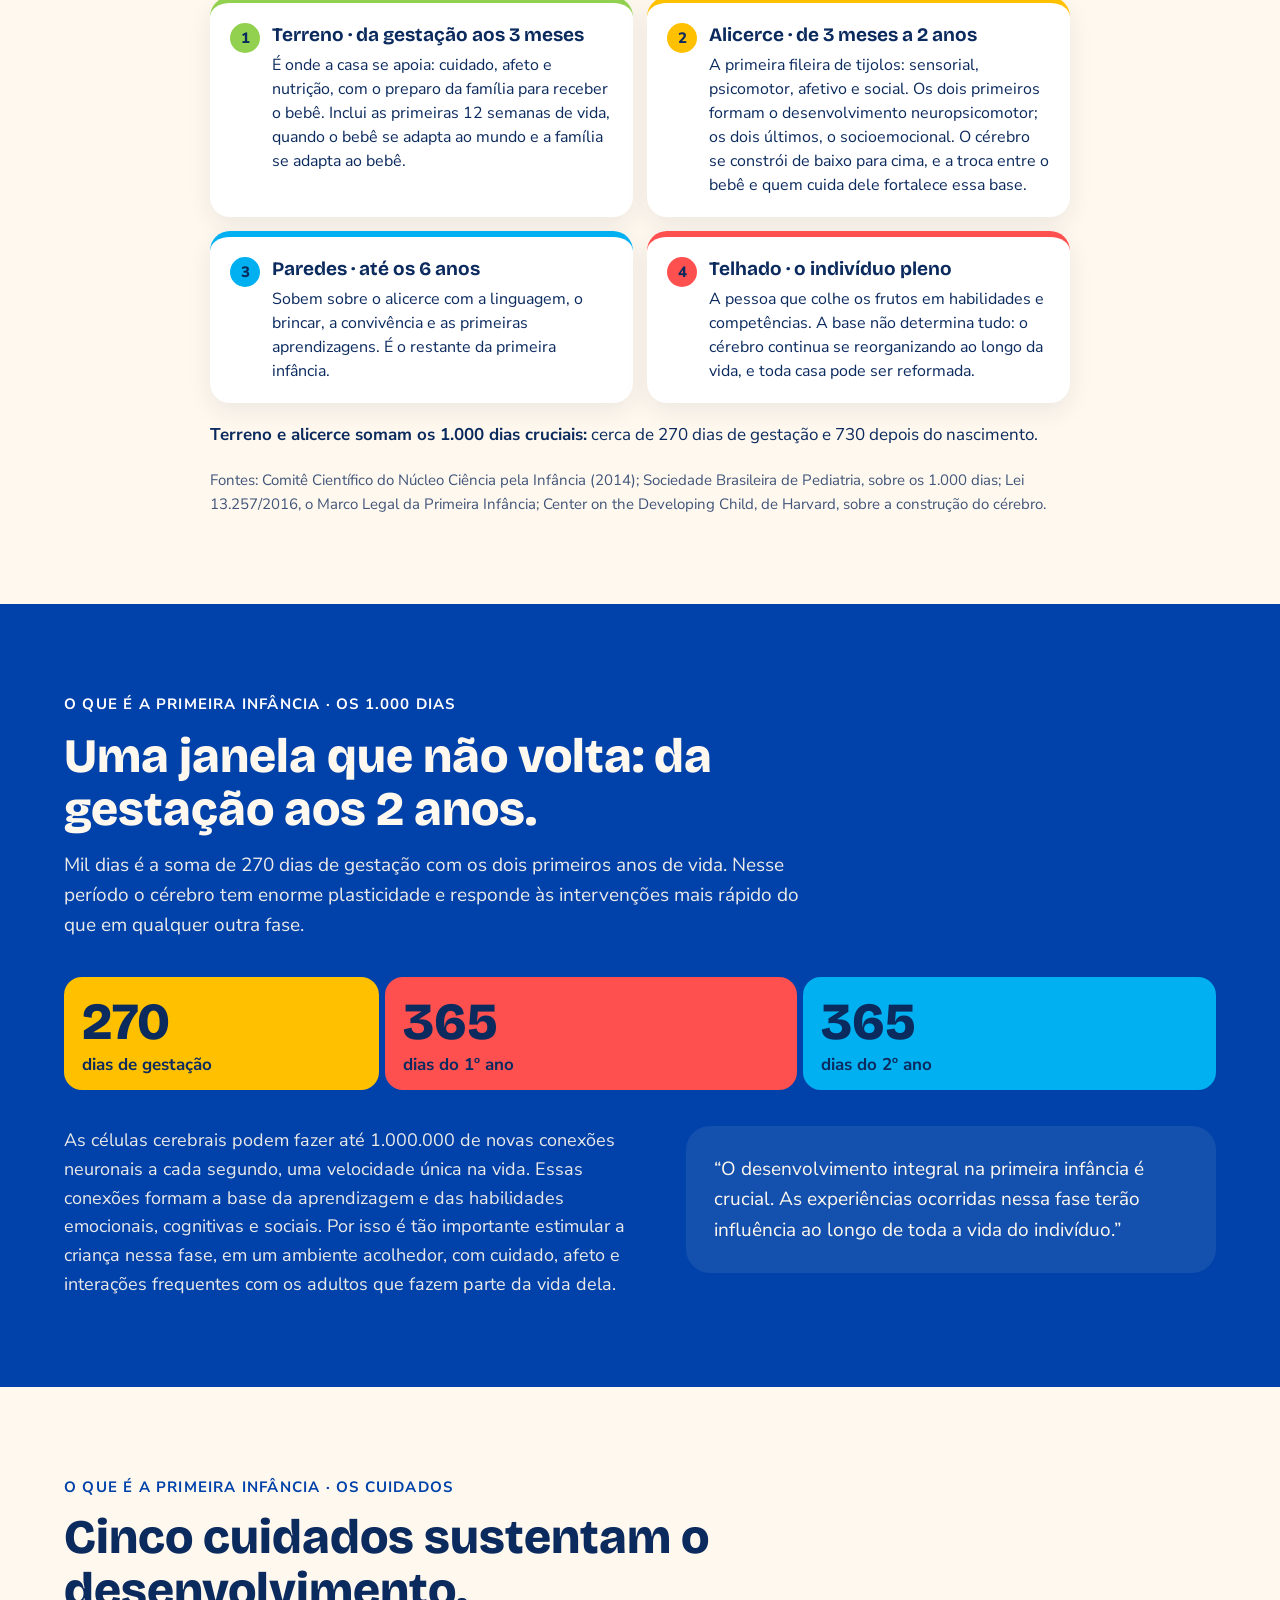
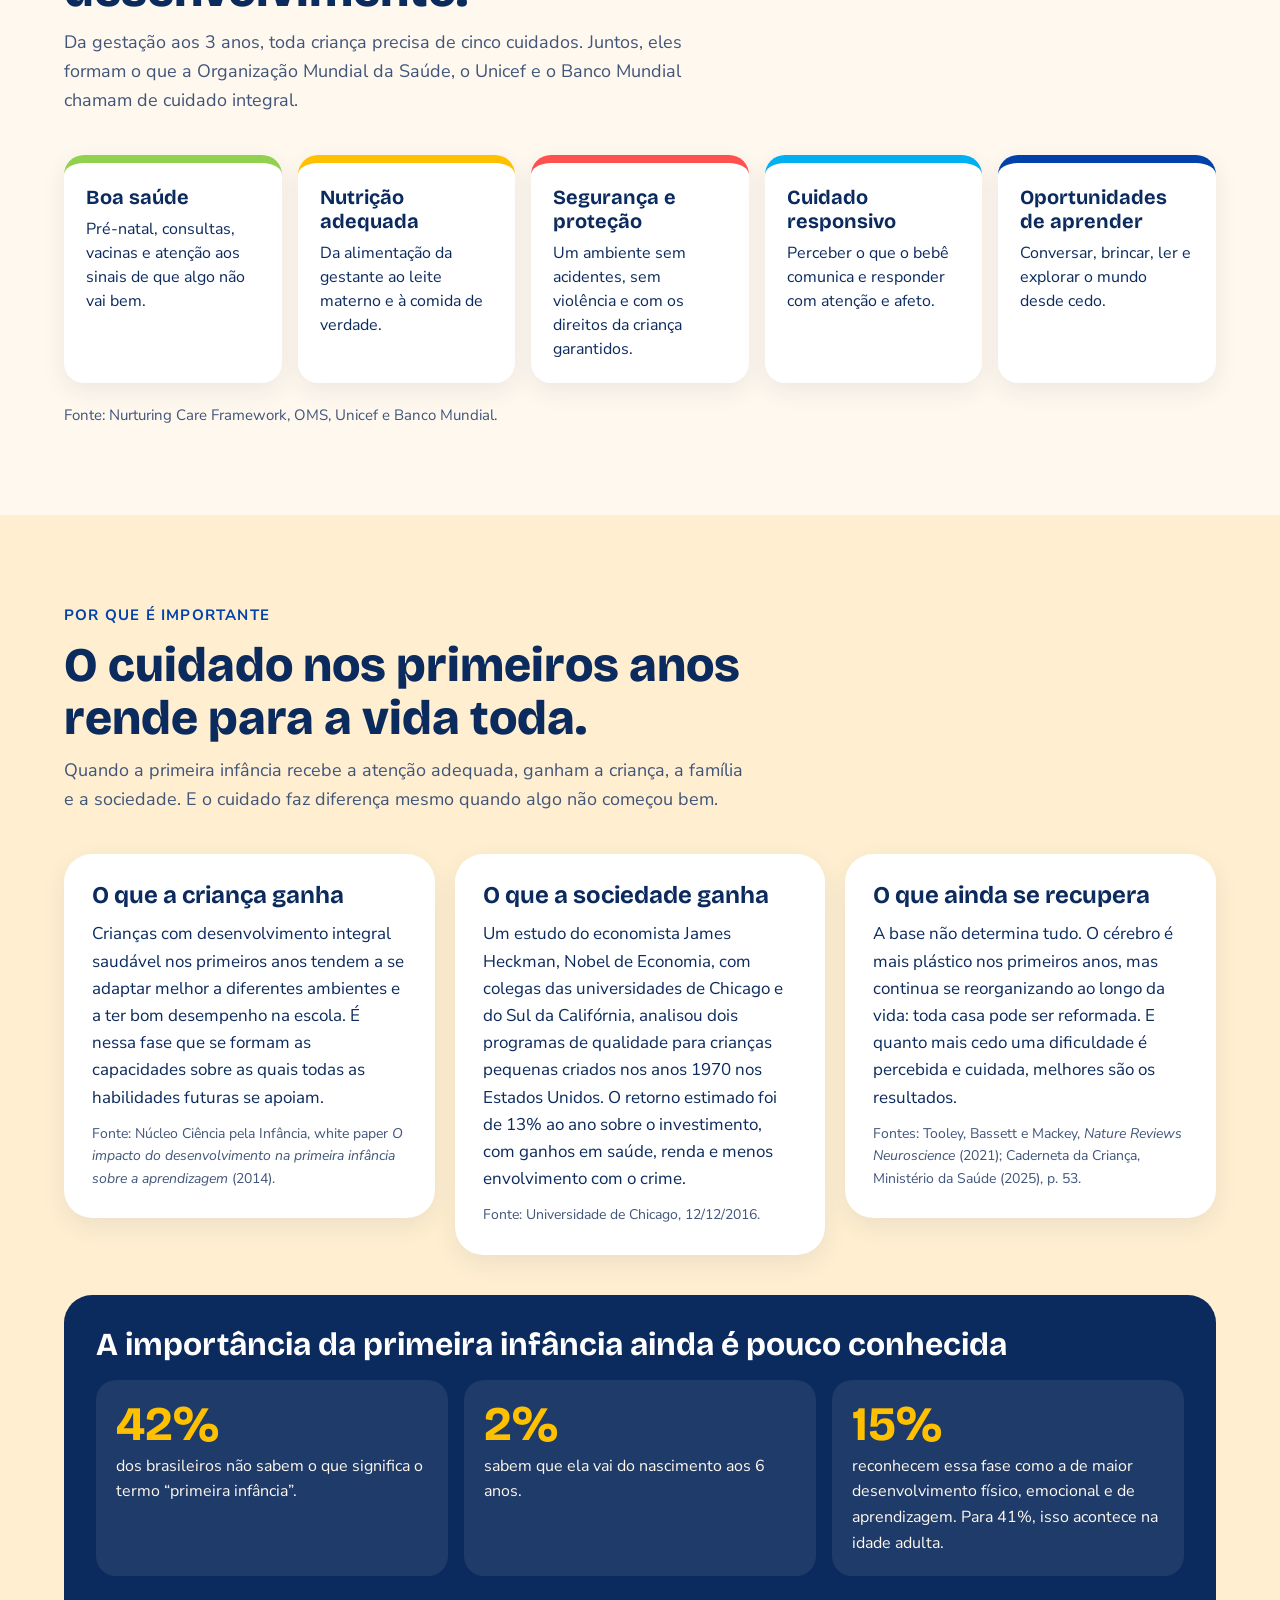
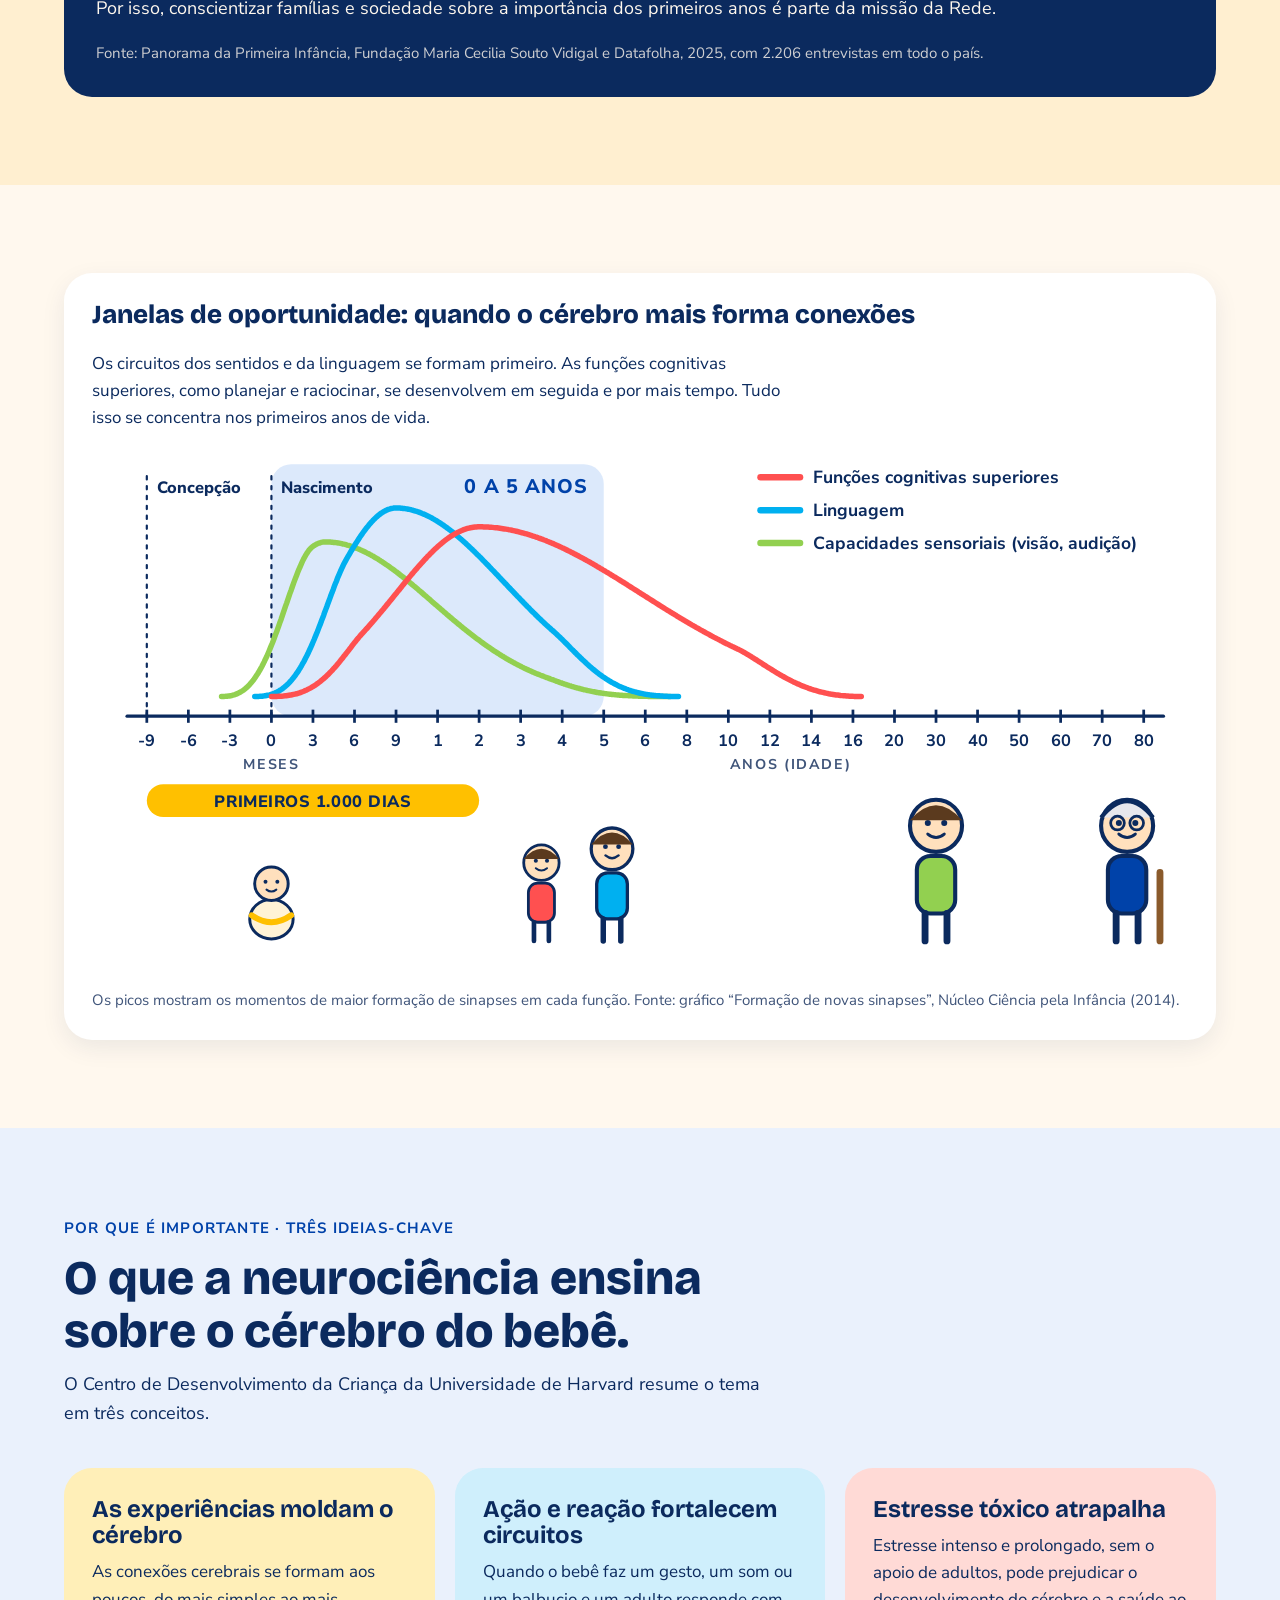
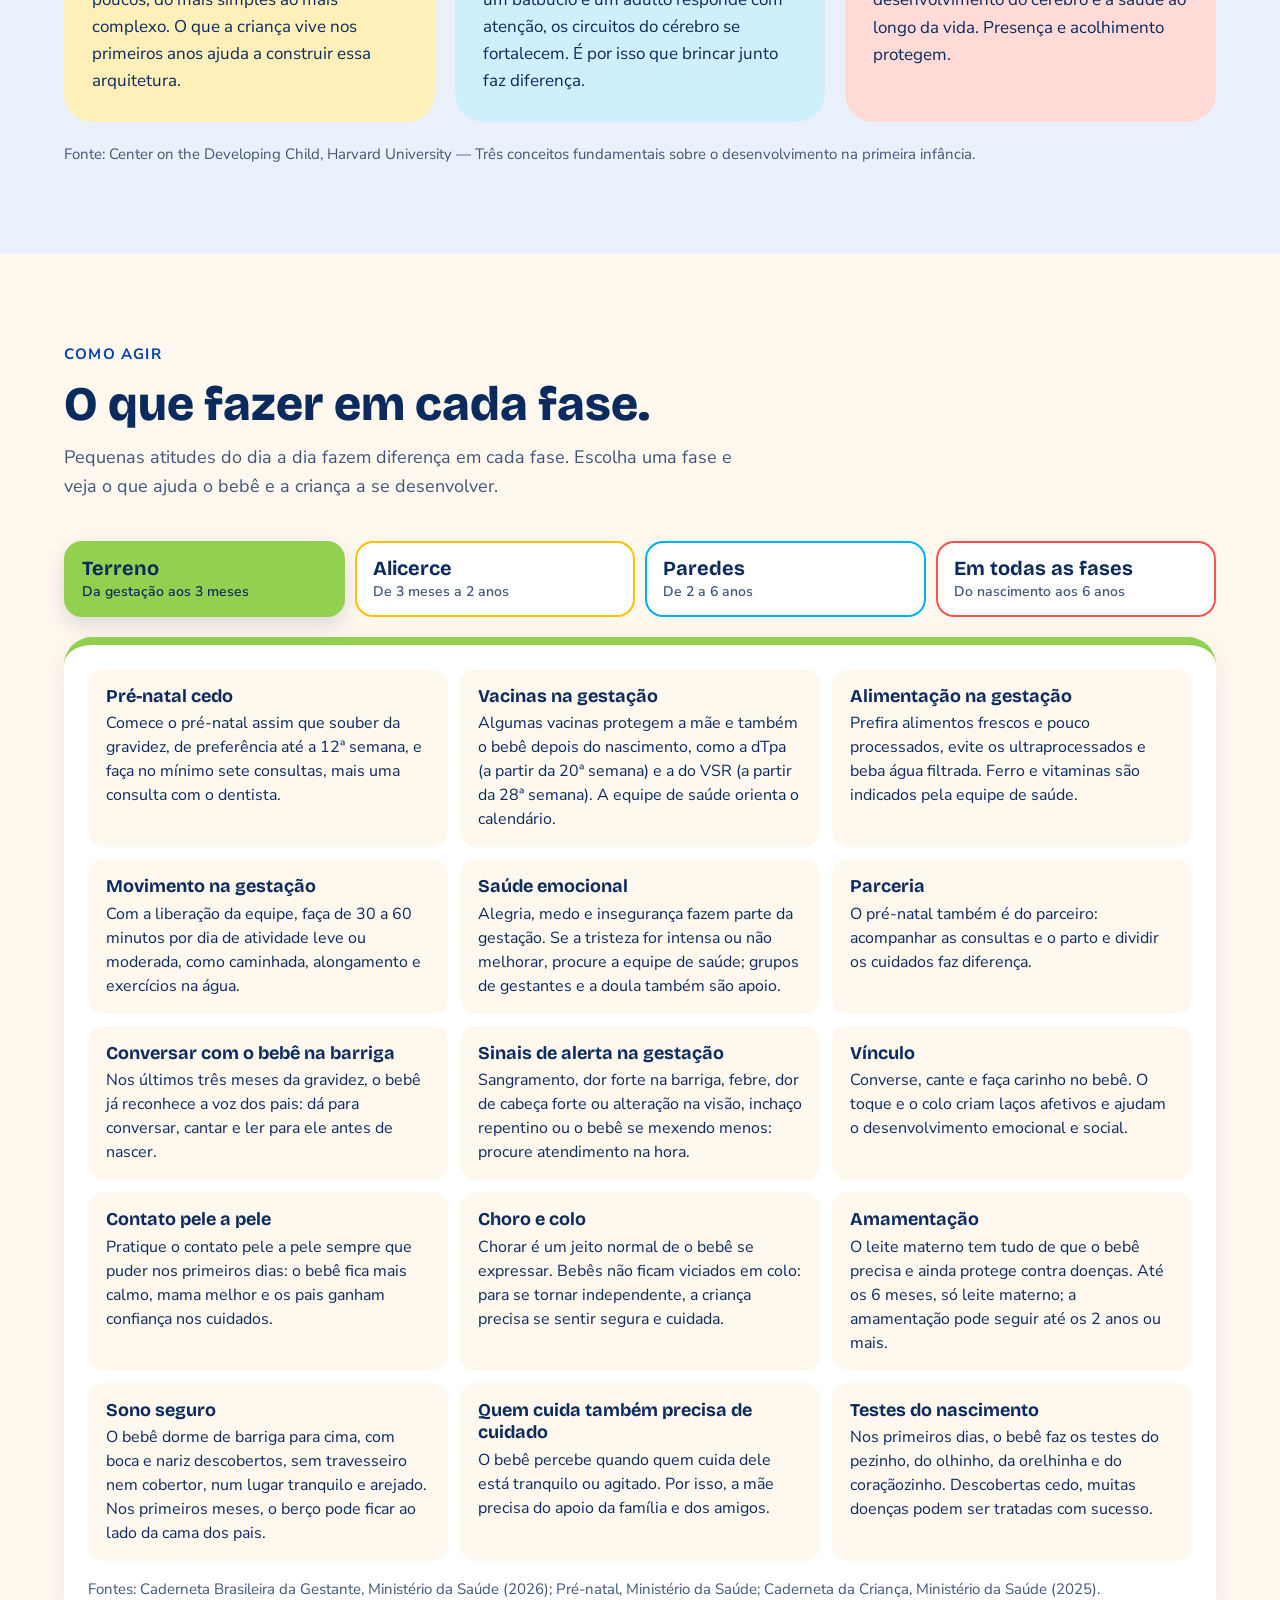
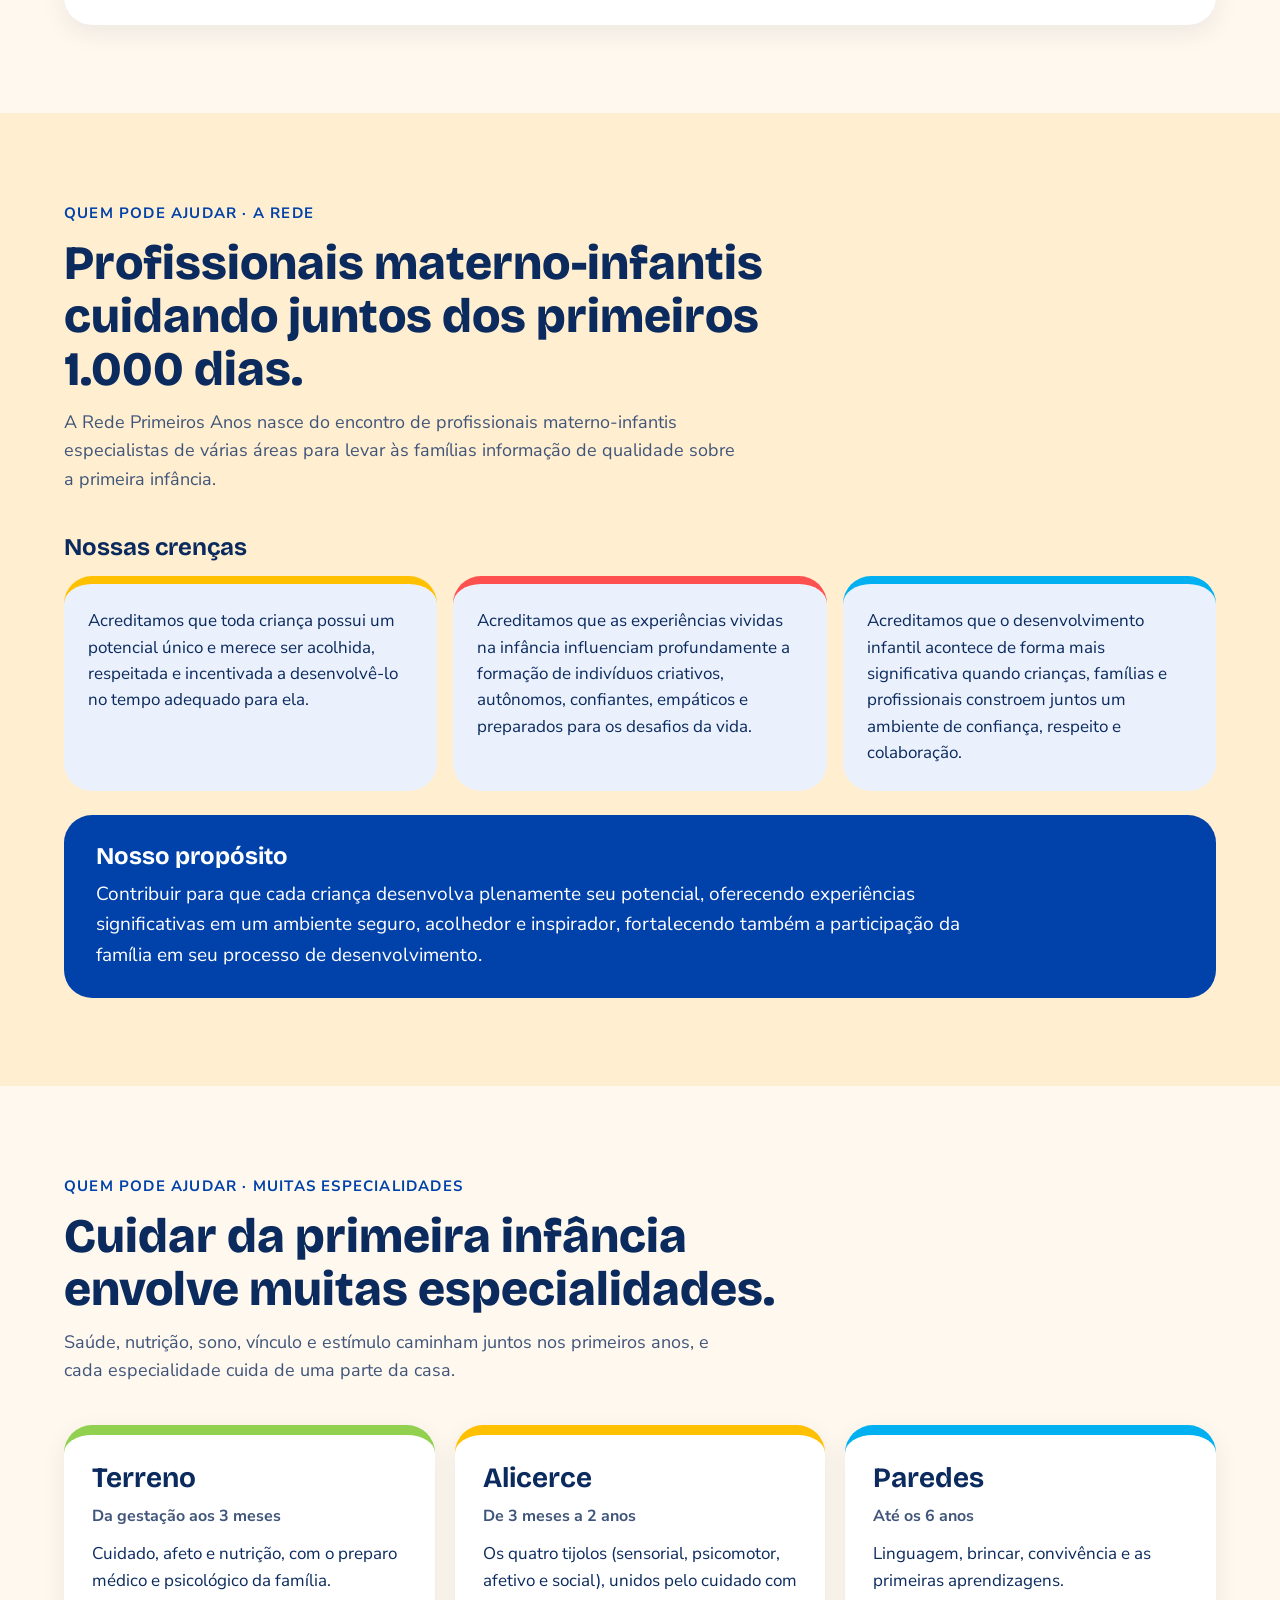
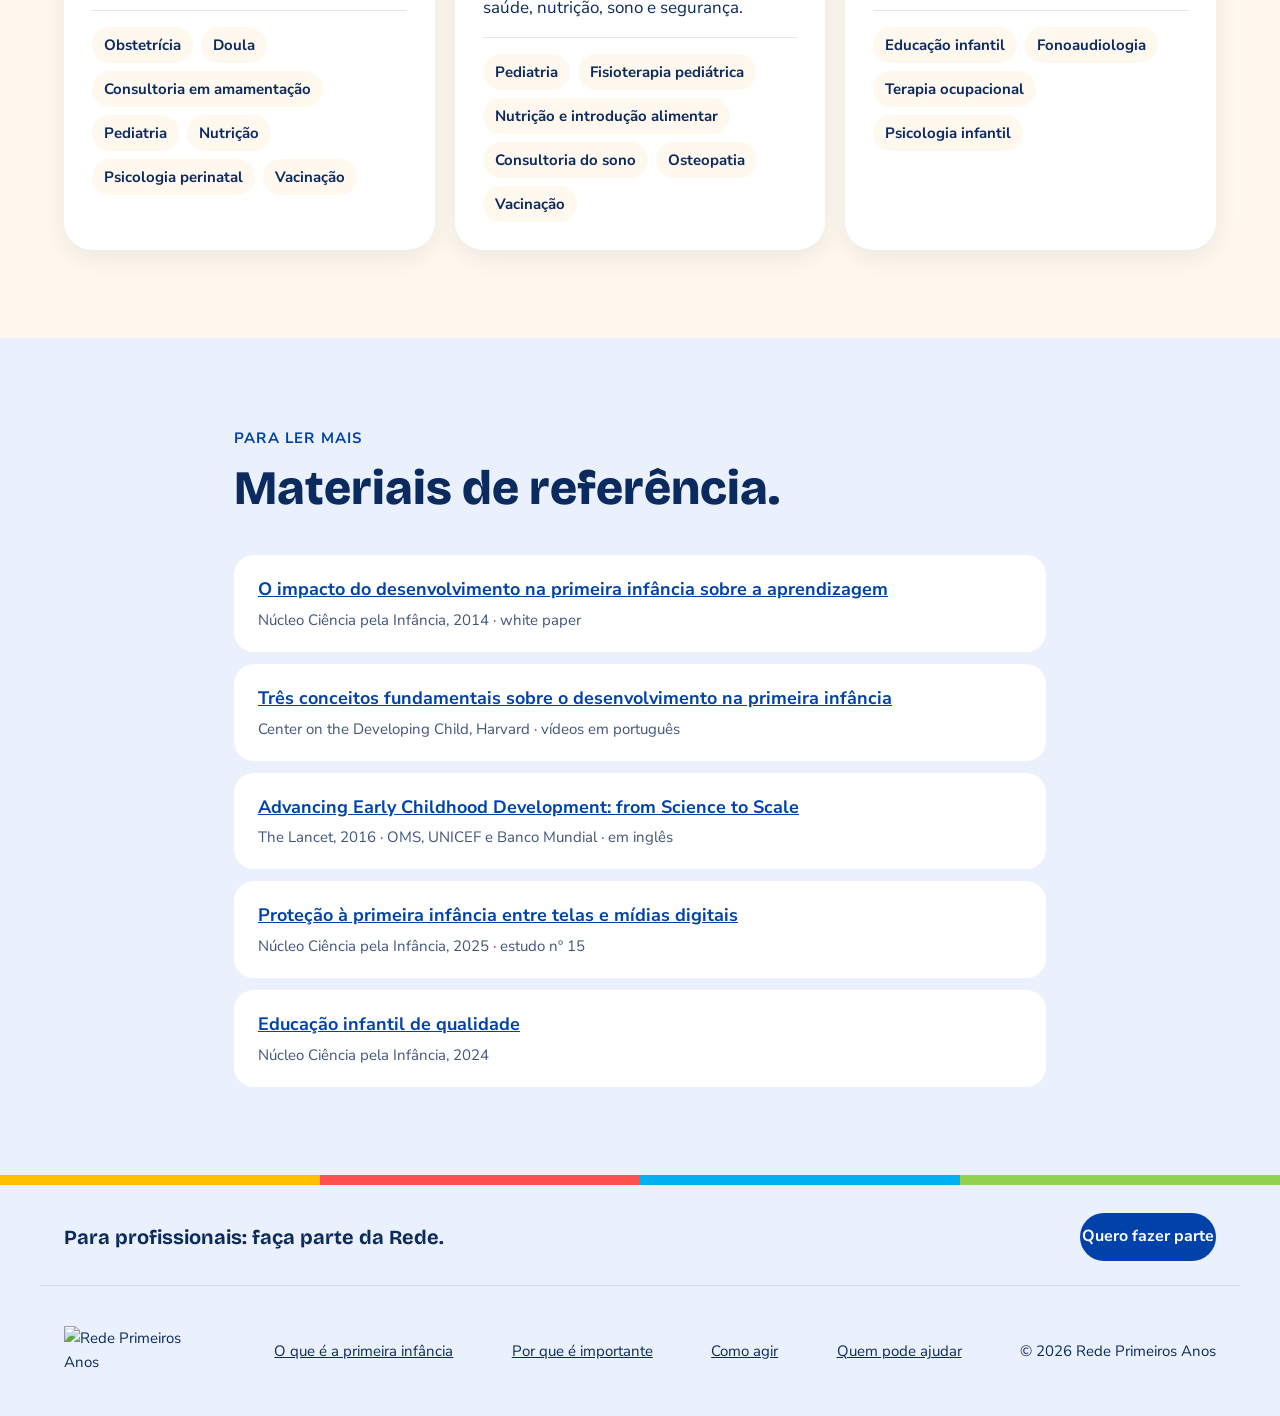
==== commit 28b7682d: "Prévia: links de volta em Para ler mais e sem a seção de dúvidas por enquanto (não publicada) Co-Aut" ====
--- a/index.html
+++ b/index.html
@@ -388,42 +388,28 @@
     </div>
     <ul class="refs">
       <li>
-        <strong>O impacto do desenvolvimento na primeira infância sobre a aprendizagem</strong>
+        <a href="https://portaldeboaspraticas.iff.fiocruz.br/biblioteca/o-impacto-do-desenvolvimento-na-primeira-infancia-sobre-a-aprendizagem" target="_blank" rel="noopener">O impacto do desenvolvimento na primeira infância sobre a aprendizagem</a>
         <span>Núcleo Ciência pela Infância, 2014 · white paper</span>
       </li>
       <li>
-        <strong>Três conceitos fundamentais sobre o desenvolvimento na primeira infância</strong>
+        <a href="https://developingchild.harvard.edu/resources/tres-conceitos-fundamentais-sobre-o-desenvolvimento-na-primeira-infancia/" target="_blank" rel="noopener">Três conceitos fundamentais sobre o desenvolvimento na primeira infância</a>
         <span>Center on the Developing Child, Harvard · vídeos em português</span>
       </li>
       <li>
-        <strong>Advancing Early Childhood Development: from Science to Scale</strong>
+        <a href="https://www.who.int/publications/m/item/advancing-early-childhood-development-from-science-to-scale" target="_blank" rel="noopener">Advancing Early Childhood Development: from Science to Scale</a>
         <span>The Lancet, 2016 · OMS, UNICEF e Banco Mundial · em inglês</span>
       </li>
       <li>
-        <strong>Proteção à primeira infância entre telas e mídias digitais</strong>
+        <a href="https://ncpi.org.br/wp-content/uploads/2025/12/protecao-a-primeira-infancia-entre-telas-e-midias-digitais-1.pdf" target="_blank" rel="noopener">Proteção à primeira infância entre telas e mídias digitais</a>
         <span>Núcleo Ciência pela Infância, 2025 · estudo nº 15</span>
       </li>
       <li>
-        <strong>Educação infantil de qualidade</strong>
+        <a href="https://ncpi.org.br/wp-content/uploads/2024/08/Educacao-infantil-de-qualidade.pdf" target="_blank" rel="noopener">Educação infantil de qualidade</a>
         <span>Núcleo Ciência pela Infância, 2024</span>
       </li>
     </ul>
   </div>
 </section>
-
-<!-- DÚVIDAS SOBRE A REDE -->
-<section class="section" id="duvidas">
-  <div class="wrap faq">
-    <h2>Dúvidas sobre a Rede</h2>
-    <div class="faq-list">
-      <details><summary>O que é a Rede Primeiros Anos?</summary><p>É uma rede de profissionais materno-infantis com foco nos primeiros 1.000 dias, da gestação aos 2 anos. Cada membro cuida da sua especialidade, indica os colegas com critério e ajuda a levar às famílias informação de qualidade sobre a primeira infância.</p></details>
-      <details><summary>A Rede atende famílias?</summary><p>A Rede não faz atendimentos. Ela informa e reúne profissionais, e cada membro atende no próprio consultório ou serviço. Quando o grupo de membros estiver formado, o site vai ter a página “Quem faz parte da Rede”, com o link de cada profissional.</p></details>
-      <details><summary>Preciso estar em uma cidade específica para fazer parte?</summary><p>Não. A Rede não tem limite geográfico, e os encontros podem ser presenciais, online ou híbridos.</p></details>
-      <details><summary>Como faço parte?</summary><p>Fale com a gente pelo botão “Quero fazer parte”.</p></details>
-    </div>
-  </div>
-</section>
-
 
 </main>
 
